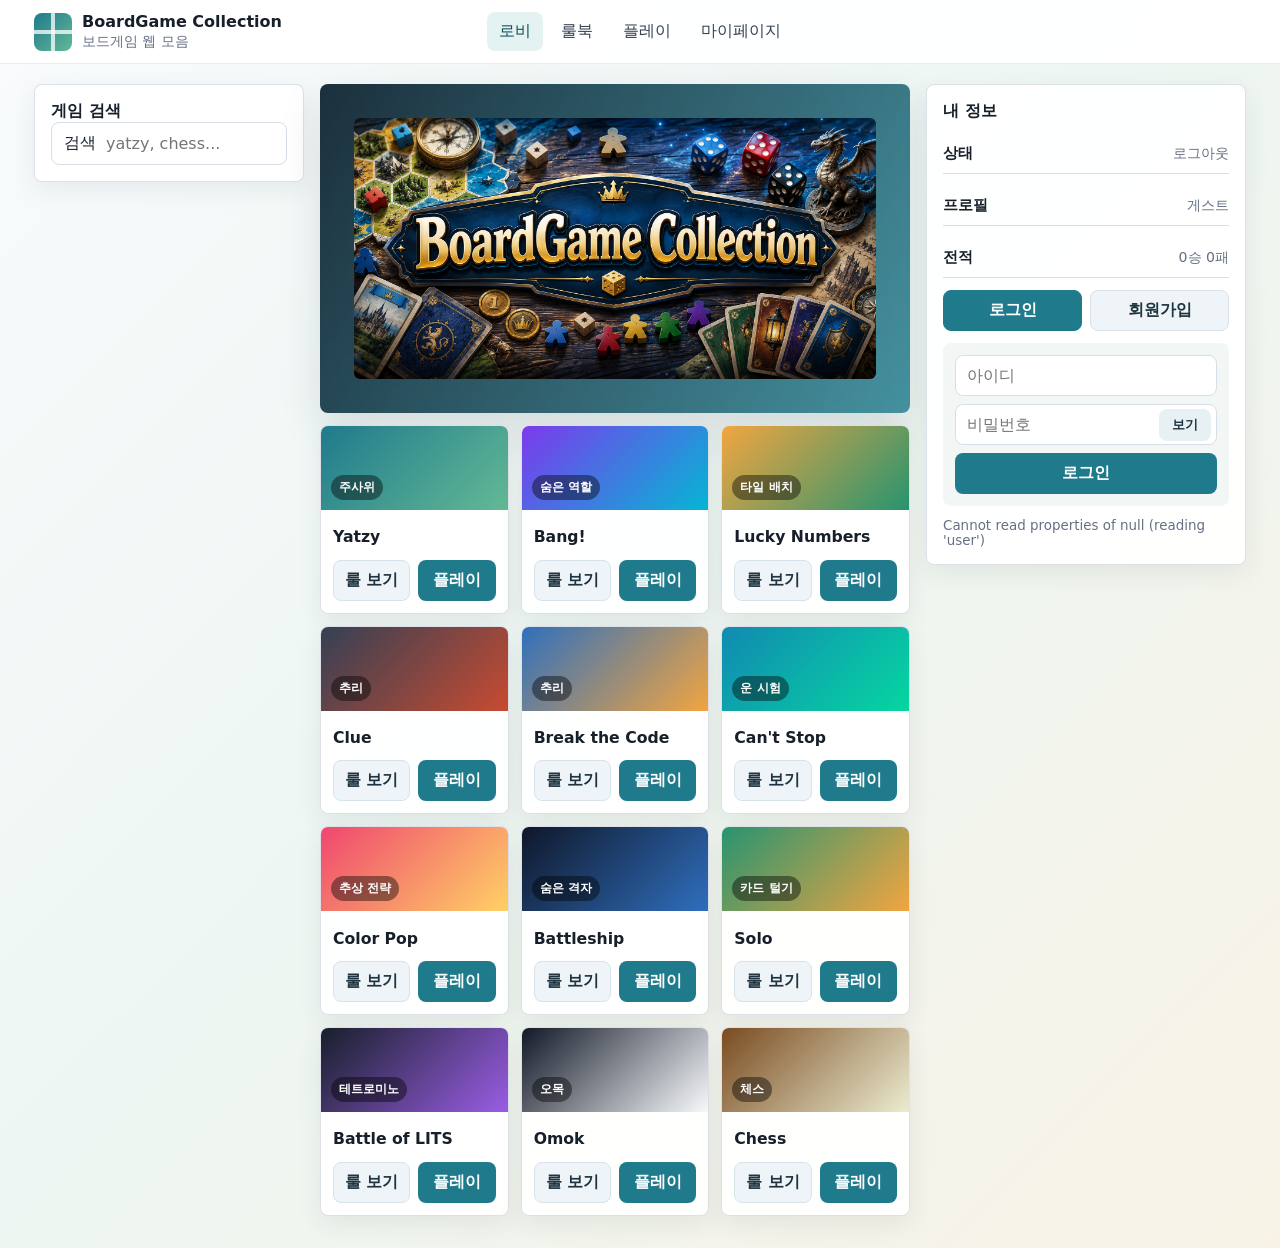
==== boardgame/index.html @ 623a5315 "Publish Dohwa and boardgame pages" ====
﻿<!doctype html>
<html lang="ko">
<head>
    <meta charset="UTF-8">
    <meta name="viewport" content="width=device-width, initial-scale=1.0">
    <title>BoardGame Collection</title>
    <style>
        :root{--ink:#17202a;--muted:#667085;--line:#d8dee8;--panel:#fff;--teal:#1f7a8c;--green:#27946f;--gold:#f2a541;--red:#c84b31;--shadow:0 16px 42px rgba(28,39,58,.13)}
        *{box-sizing:border-box}body{margin:0;color:var(--ink);font-family:Inter,Pretendard,"Segoe UI",system-ui,sans-serif;background:linear-gradient(135deg,#f9fbfd,#edf6f2 48%,#f8f2e6)}button,input,select{font:inherit}button{border:0;cursor:pointer}
        .app{min-height:100vh;display:grid;grid-template-rows:auto 1fr}.top{position:sticky;top:0;z-index:5;display:grid;grid-template-columns:minmax(0,1fr) auto minmax(0,1fr);gap:16px;align-items:center;padding:12px clamp(14px,3vw,34px);background:rgba(255,255,255,.93);border-bottom:1px solid rgba(23,32,42,.09);backdrop-filter:blur(14px)}
        .brand{grid-column:1;min-width:0;display:flex;gap:10px;align-items:center}.mark{flex:0 0 auto;width:38px;height:38px;border-radius:8px;background:linear-gradient(90deg,transparent 46%,rgba(255,255,255,.75) 46% 54%,transparent 54%),linear-gradient(0deg,transparent 46%,rgba(255,255,255,.75) 46% 54%,transparent 54%),linear-gradient(135deg,var(--teal),#63b995)}.brand strong{display:block;white-space:nowrap}.brand span,.muted{color:var(--muted);font-size:.88rem}
        nav{grid-column:2;min-width:0;display:flex;justify-content:center;gap:6px;overflow:auto}nav button{flex:0 0 auto;color:#344054;background:transparent;padding:9px 12px;border-radius:8px;white-space:nowrap}.nav-on,nav button:hover{background:#e4f3f2;color:#0f4c5c}
        main{width:min(1500px,100%);margin:0 auto;padding:20px clamp(10px,3vw,34px) 32px}body.is-play main{padding:8px clamp(8px,2vw,18px) 12px}.view{display:none}.view.on{display:block}.layout{display:grid;grid-template-columns:270px minmax(0,1fr) 320px;gap:16px}.stack{display:grid;gap:12px;align-content:start}
        .panel,.card,.play,.rule-card{background:rgba(255,255,255,.95);border:1px solid rgba(156,168,184,.34);border-radius:8px;box-shadow:0 8px 24px rgba(32,45,64,.08)}.panel,.play,.rule-card{padding:16px}
        h1,h2,h3,p{margin:0}h1{font-size:clamp(1.55rem,3vw,2.55rem);line-height:1.08;letter-spacing:0}h2{font-size:1rem}h3{font-size:.98rem}.hero{display:grid;gap:14px;padding:clamp(20px,4vw,34px);min-height:230px;color:white;background:linear-gradient(120deg,rgba(18,39,52,.96),rgba(31,122,140,.82)),repeating-linear-gradient(45deg,rgba(255,255,255,.1) 0 12px,transparent 12px 24px);border-radius:8px;box-shadow:var(--shadow);overflow:hidden}.hero-img{display:block;width:100%;height:100%;min-height:230px;object-fit:cover;border-radius:6px}
        .search{display:flex;gap:8px;align-items:center;padding:10px 12px;border:1px solid var(--line);border-radius:8px;background:white}.search span{white-space:nowrap}.search input{width:100%;min-width:0;border:0;outline:0;background:transparent}
        .games,.rules-grid{display:grid;grid-template-columns:repeat(3,minmax(0,1fr));gap:12px}.card{display:grid;grid-template-rows:45% 55%;aspect-ratio:1/1;overflow:hidden;min-height:0;transition:.15s}.card:hover{transform:translateY(-2px);box-shadow:0 14px 32px rgba(32,45,64,.14)}.art{min-height:0;padding:10px;color:white;display:flex;align-items:end;justify-content:space-between;background:var(--art)}.art span,.chip,.tag{border-radius:999px;padding:4px 8px;font-size:.76rem;font-weight:800}.art span{background:rgba(0,0,0,.42)}.fav{width:34px;height:34px;border-radius:999px;background:rgba(255,255,255,.9);color:#a3aab4;font-size:1.25rem;line-height:1}.fav.on{color:#e11d48}.body{display:grid;grid-template-rows:1fr auto;gap:8px;min-height:0;padding:12px}.card h3{align-self:center;overflow-wrap:anywhere}.card .actions{display:grid;grid-template-columns:repeat(2,minmax(0,1fr));gap:8px}.card .actions button{width:100%;padding:9px 8px}.actions{display:flex;gap:8px;flex-wrap:wrap}.chip{width:max-content;color:white;background:var(--teal)}.tag{background:#edf1f5;color:#475467}.profile{display:grid;gap:12px}.profile-row{display:flex;justify-content:space-between;gap:10px;align-items:center;padding:10px 0;border-bottom:1px solid var(--line)}.profile-row:last-child{border-bottom:0}.profile-row strong{font-size:.92rem}.auth-tabs{display:grid;grid-template-columns:repeat(2,minmax(0,1fr));gap:8px}.auth-tab{padding:9px;border-radius:8px;background:#eef4f7;border:1px solid #d8e2e9;color:#1f3440;font-weight:800}.auth-tab.on{color:white;background:var(--teal);border-color:var(--teal)}.auth-form{display:grid;gap:8px;margin-top:12px;padding:12px;border-radius:8px;background:#f2f7f6}.auth-form input{width:100%;padding:10px 11px;border:1px solid var(--line);border-radius:8px;background:white}.avatar-box{display:flex;gap:12px;align-items:center}.avatar{width:64px;height:64px;border-radius:50%;object-fit:cover;background:#e8eef3;border:1px solid var(--line)}.profile-msg{margin:0;color:var(--muted);font-size:.84rem}.profile-msg:empty{display:none}.file-label{display:inline-grid;place-items:center}#profileForm .file-label,#profileForm .actions,#profileForm .actions button{width:100%}#profileForm .actions{display:grid;grid-template-columns:repeat(2,minmax(0,1fr))}#profileForm .file-label,#profileForm #logoutBtn{color:white;background:var(--teal);border-color:var(--teal)}
        .primary,.secondary,.danger{padding:10px 12px;border-radius:8px;font-weight:800}.primary{color:white;background:var(--teal)}.secondary{color:#1f3440;background:#eef4f7;border:1px solid #d8e2e9}.danger{color:white;background:var(--red)}
        .rule-card{display:grid;gap:12px}.rule-block{padding:12px;border-radius:8px;background:#f2f7f6}.rule-block strong{display:block;margin-bottom:5px}.rule-block ul{margin:0;padding-left:20px;color:#344054;line-height:1.45}.side-rule{align-content:start;background:linear-gradient(180deg,#ffffff,#f7fbfa);border-color:#d9e5e3;box-shadow:0 10px 24px rgba(31,52,64,.08)}.side-rule h3{font-size:1.05rem;line-height:1.2;color:#17202a;padding-bottom:10px;border-bottom:1px solid #e1e8ee}.side-rule .tag{justify-self:start;background:#e6f3f2;color:#0f4c5c;border:1px solid #cfe1df}.side-rule .rule-block{display:grid;gap:6px;padding:12px;background:white;border:1px solid #e0e7ee;border-left:4px solid #1f7a8c;box-shadow:0 2px 8px rgba(31,52,64,.04)}.side-rule .rule-block strong{margin:0;color:#0f4c5c;font-size:.83rem;text-transform:uppercase;letter-spacing:.04em}.side-rule .rule-block ul{padding-left:16px;color:#344054;font-size:.91rem;line-height:1.5}.side-rule .rule-block li::marker{color:#1f7a8c}
        .play{display:grid;gap:10px;min-height:calc(100vh - 75px)}.game-head{display:none}.play-shell{display:grid;grid-template-columns:260px minmax(0,1fr) 250px;gap:10px}.side-rule{max-height:calc(100vh - 35px);overflow:auto}.controls{display:flex;flex-wrap:wrap;justify-content:center;gap:8px;padding:10px;border-radius:8px;background:#f8fafc;border:1px solid var(--line)}.controls:empty{display:none}.board{display:grid;gap:6px}.grid{display:grid;gap:4px;touch-action:manipulation}.cell{min-height:34px;border:1px solid #dfe5ec;border-radius:6px;background:#f8fafc;display:grid;place-items:center;font-weight:800}.cell.dark{background:#739552}.cell.light{background:#ebecd0}.cell.hit{background:#ffddd2}.cell.miss{background:#dce8f4}.cell.sel{outline:3px solid var(--gold)}.cell.good{background:#dff5e8}.cell.bad{background:#ffe2dc}.cell.black{background:#222;color:white}.cell.white{background:white}.cell.color0{background:#ef476f}.cell.color1{background:#ffd166}.cell.color2{background:#06d6a0}.cell.color3{background:#118ab2}.cell.color4{background:linear-gradient(145deg,#ffffff,#e8eef3);box-shadow:inset 0 0 0 2px #cbd5e1}.pop-ball{animation:popDrop .24s ease both}@keyframes popDrop{from{transform:translateY(-18px) scale(.92);opacity:.45}to{transform:translateY(0) scale(1);opacity:1}}
        .dice{display:flex;gap:8px;flex-wrap:wrap}.die{width:54px;height:54px;border-radius:8px;border:1px solid var(--line);display:grid;place-items:center;background:white;font-size:1.5rem;font-weight:900}.die.hold{background:#fff1c7}.score{display:grid;grid-template-columns:repeat(2,minmax(0,1fr));gap:8px}.score button{text-align:left;background:#f8fafc;border:1px solid var(--line);border-radius:8px;padding:9px}.log{max-height:210px;overflow:auto;padding:10px;border-radius:8px;background:#101828;color:#e6eef8;font-size:.86rem;line-height:1.45}.row{display:flex;gap:8px;flex-wrap:wrap;align-items:center}.hand{display:flex;gap:7px;flex-wrap:wrap}.playing-card{min-width:44px;padding:10px 8px;border:1px solid var(--line);border-radius:8px;background:white;text-align:center;font-weight:900}.game-clue .duel-boards{grid-template-columns:minmax(0,1fr)}.game-clue .duel-boards .board-panel:first-child{width:min(100%,1040px)}.game-clue .duel-boards .board-panel:nth-child(2){display:none}.game-clue #game{display:block;width:100%}.clue-layout{width:100%;display:grid;grid-template-columns:minmax(220px,.72fr) minmax(260px,1fr);gap:12px;align-items:start}.clue-panel{display:grid;gap:10px;padding:12px;border-radius:8px;background:#fff;border:1px solid #dfe7ef;min-width:0}.clue-board{display:grid;gap:12px}.clue-hand{display:flex;gap:7px;flex-wrap:wrap}.clue-card{width:112px;min-height:74px;display:grid;align-content:center;gap:3px;padding:8px 10px;border-radius:8px;border:1px solid #d8dee8;background:#f8fafc;font-weight:800}.clue-card.mine{background:#dff5e8;color:#14532d}.clue-card.shown{background:#dbeafe;color:#1d4ed8}.clue-card.no{background:#edf1f5;color:#667085;text-decoration:line-through}.clue-card.suspect{background:#fff7d6;color:#7a4b20;border-color:#f2a541}.clue-envelope{display:grid;grid-template-columns:repeat(3,1fr);gap:8px}.clue-envelope span{display:grid;place-items:center;min-height:54px;border-radius:8px;background:#17202a;color:white;font-weight:900}.clue-players{display:grid;gap:8px}.clue-player{display:flex;justify-content:space-between;gap:8px;align-items:center;padding:8px 10px;border-radius:8px;background:#f8fafc;border:1px solid #dfe7ef;font-size:.9rem}.clue-selects{display:grid;grid-template-columns:repeat(3,minmax(0,1fr));gap:8px}.clue-selects select{min-width:0;padding:9px;border:1px solid #d8dee8;border-radius:8px;background:white}.clue-note-groups{display:grid;gap:10px}.clue-note-group{display:grid;gap:6px}.clue-note-group h4{margin:0;font-size:.9rem;color:#0f4c5c}.clue-note-row{display:flex;gap:8px;flex-wrap:wrap;overflow:visible;padding-bottom:0}.clue-note-card{flex:0 0 112px;display:grid;grid-template-rows:auto 1fr auto;gap:4px;min-height:104px;padding:9px;border:1px solid #d8dee8;border-radius:8px;background:white;text-align:left}.clue-note-card strong{font-size:.92rem}.clue-note-card span{font-size:.76rem;color:#667085}.clue-note-card em{font-style:normal;font-size:.78rem;font-weight:900}.clue-note-card.mine{background:#dff5e8;color:#14532d}.clue-note-card.shown{background:#dbeafe;color:#1d4ed8}.clue-note-card.no{background:#edf1f5;color:#667085;text-decoration:line-through}.clue-note-card.suspect{background:#fff7d6;color:#7a4b20;border-color:#f2a541}.clue-table-wrap{overflow:auto;border:1px solid #dfe7ef;border-radius:8px}.clue-table{width:100%;border-collapse:collapse;min-width:320px;background:white}.clue-table th,.clue-table td{padding:8px 9px;border-bottom:1px solid #e7edf3;text-align:left;font-size:.86rem}.clue-table th{position:sticky;top:0;background:#17202a;color:white;z-index:1}.clue-table tr:last-child td{border-bottom:0}.clue-table button{width:100%;padding:6px 8px;border-radius:7px;background:#f8fafc;border:1px solid #d8dee8;font-weight:800;text-align:left}.clue-table button.mine{background:#dff5e8;color:#14532d}.clue-table button.shown{background:#dbeafe;color:#1d4ed8}.clue-table button.no{background:#edf1f5;color:#667085;text-decoration:line-through}.clue-table button.suspect{background:#fff7d6;color:#7a4b20;border-color:#f2a541}.clue-records{border:1px solid #dfe7ef;border-radius:8px;background:white}.clue-record-table{width:100%;border-collapse:collapse;min-width:0}.clue-record-table th,.clue-record-table td{padding:9px 10px;border-bottom:1px solid #e7edf3;text-align:left;font-size:.88rem}.clue-record-table th{background:#17202a;color:white}.clue-record-table tr:last-child td{border-bottom:0}.clue-record-table td:first-child{width:64px;color:#667085;font-weight:900}.red{color:#c84b31}.blue{color:#2f6fbd}.green{color:#27946f}.yellow{color:#a66a00}
        .game-yatzy #game{display:grid;gap:14px}.yatzy-board{display:grid;gap:16px}.board-panel{display:grid;grid-template-rows:auto 1fr;gap:10px}.board-panel h3{padding:10px 12px;border-radius:8px;background:#17202a;color:white}.yatzy-dice-panel{display:grid;gap:10px;padding:16px;border-radius:8px;background:linear-gradient(180deg,#f8fbfc,#eef6f3);border:1px solid #d8e4e2}.yatzy-dice-panel .muted{text-align:center}.yatzy-dice,.opponent-dice{display:flex;justify-content:center;gap:12px;flex-wrap:wrap}.yatzy-dice .die,.opponent-dice .die{width:auto;height:auto;min-height:0;padding:0;border:0;background:transparent}.die-face{width:66px;height:66px;border-radius:14px;border:1px solid #cfd8dc;background:linear-gradient(145deg,#fff,#edf2f5);display:grid;grid-template-columns:repeat(3,1fr);grid-template-rows:repeat(3,1fr);gap:4px;padding:10px;box-shadow:inset 0 1px 0 rgba(255,255,255,.9),0 8px 18px rgba(31,52,64,.16)}.die.hold .die-face{background:linear-gradient(145deg,#e4f3f2,#9bd8d2);border-color:#1f7a8c;box-shadow:0 0 0 3px rgba(31,122,140,.22),0 8px 18px rgba(31,52,64,.16)}.pip{width:10px;height:10px;border-radius:50%;background:#17202a;align-self:center;justify-self:center;box-shadow:0 1px 1px rgba(0,0,0,.25)}.pip.p1{grid-area:1/1}.pip.p2{grid-area:1/2}.pip.p3{grid-area:1/3}.pip.p4{grid-area:2/1}.pip.p5{grid-area:2/2}.pip.p6{grid-area:2/3}.pip.p7{grid-area:3/1}.pip.p8{grid-area:3/2}.pip.p9{grid-area:3/3}.yatzy-score-card{overflow:hidden;border:1px solid #cfd8dc;border-radius:8px;background:white}.yatzy-score-head,.yatzy-score-row{display:grid;grid-template-columns:minmax(120px,1fr) 88px 74px;align-items:center}.yatzy-score-head{background:#1f7a8c;color:white;font-weight:900}.yatzy-score-head span,.yatzy-score-row span,.yatzy-score-row button{padding:10px;border-right:1px solid rgba(207,216,220,.8)}.yatzy-score-row{border-top:1px solid #e3e8ee}.yatzy-score-row:nth-child(even){background:#f8fafc}.yatzy-score-row strong{font-size:.94rem}.yatzy-score-row small{display:block;margin-top:2px;color:#667085}.yatzy-score-row button{height:100%;border-radius:0;background:#eef7f6;color:#0f4c5c;font-weight:900}.yatzy-score-row button:hover{background:#dff1ef}.yatzy-score-row.done button{background:#dff5e8;color:#17633a}.yatzy-score-row.locked button{background:#edf1f5;color:#475467;cursor:default}.yatzy-total{display:flex;justify-content:space-between;gap:12px;align-items:center;padding:12px 14px;border-radius:8px;background:#17202a;color:white;font-weight:900}
        .opponent-board{display:grid;gap:12px;align-content:start}.opponent-head{display:flex;justify-content:space-between;gap:8px;align-items:center}.opponent-head h3{font-size:1rem}.opponent-status{font-size:.82rem;color:var(--muted)}.mini-board{display:grid;gap:6px;padding:10px;border-radius:8px;background:#f8fafc;border:1px solid var(--line)}.mini-grid{display:grid;grid-template-columns:repeat(4,1fr);gap:4px}.mini-cell{aspect-ratio:1/1;border-radius:6px;background:white;border:1px solid #dfe5ec;display:grid;place-items:center;font-size:.78rem;font-weight:800}.mini-cell.on{background:#dff5e8}.mini-cell.hit{background:#ffddd2}.mini-cell.dark{background:#344054;color:white}.opponent-dice{display:flex;gap:6px;flex-wrap:wrap;justify-content:center}.opponent-dice .die-face{width:40px;height:40px;border-radius:9px;padding:6px}.opponent-dice .pip{width:6px;height:6px}.opponent-score-list{display:grid;gap:4px}.opponent-score-row{display:flex;justify-content:space-between;gap:8px;padding:6px 8px;border-radius:6px;background:#fff;border:1px solid #e3e8ee;font-size:.82rem}.opponent-score-row.done{background:#edf8f1}
        .play-shell{grid-template-columns:260px minmax(0,1fr) 250px}.duel-area{display:grid;gap:10px}.shared-dice-panel{display:none;gap:8px;justify-items:center;padding:14px;border-radius:8px;background:linear-gradient(180deg,#f8fbfc,#eef6f3);border:1px solid #d8e4e2}.game-yatzy .shared-dice-panel{display:grid}.shared-dice-panel .yatzy-dice{justify-content:center}.duel-boards{display:grid;grid-template-columns:repeat(2,minmax(0,1fr));gap:14px}.board-panel{padding:14px;border-radius:8px;background:#f8fafc;border:1px solid var(--line)}.board-panel #game,.board-panel #opponentBoard{min-width:0}.players-panel{display:grid;gap:12px;align-content:start}.player-card{display:flex;gap:10px;align-items:center;padding:12px;border-radius:8px;background:#f8fafc;border:1px solid var(--line)}.player-avatar{width:52px;height:52px;border-radius:50%;object-fit:cover;background:#e8eef3;border:1px solid var(--line)}.player-meta{display:grid;gap:2px}.player-meta strong{font-size:.98rem}.player-meta span{font-size:.82rem;color:var(--muted)}.player-vs{text-align:center;font-weight:900;color:#0f4c5c}.board-panel .yatzy-total{margin-top:6px}.opponent-board-view .opponent-dice{display:none}.game-lucky .duel-area{gap:16px}.game-lucky .board-panel{background:linear-gradient(180deg,#ffffff,#f5fbfa);border-color:#cfe1df}.game-lucky .board-panel h3{background:#0f4c5c}.game-lucky #game,.game-lucky #opponentBoard{display:grid;justify-items:center;gap:12px}.game-lucky .controls{display:grid;grid-template-columns:minmax(230px,.72fr) minmax(280px,1fr);align-items:stretch;gap:12px;min-height:170px;padding:12px;background:#eef7f6;border-color:#cfe1df}.lucky-actions{display:grid;grid-template-rows:repeat(4,42px);gap:8px;align-content:start;min-height:208px;padding:12px;border-radius:8px;background:white;border:1px solid #d8e7e4}.lucky-actions button{width:100%;height:42px}.lucky-open-panel{display:grid;grid-template-rows:auto 1fr auto;gap:10px;align-content:start;min-height:208px;padding:12px;border-radius:8px;background:white;border:1px solid #d8e7e4}.lucky-open-panel strong{font-size:.92rem;color:#0f4c5c}.lucky-open-board{width:100%;min-height:72px;display:grid;grid-template-columns:repeat(8,minmax(34px,1fr));grid-auto-rows:34px;gap:7px;align-content:start}.lucky-empty{white-space:nowrap;display:inline-grid;place-items:center;grid-column:1/-1;height:34px}.lucky-open-board button{aspect-ratio:1/1;min-height:0;padding:0;border-radius:7px;background:linear-gradient(180deg,#fff,#f7fbfb);border:1px solid #cbd8dc;font-weight:900;color:#17202a;box-shadow:0 2px 6px rgba(31,52,64,.08)}.lucky-open-board button:hover{background:#fff7d6;border-color:#f2a541}.lucky-status{width:min(100%,520px);display:flex;justify-content:space-between;gap:8px;align-items:center;padding:10px 12px;border-radius:8px;background:#e6f3f2;color:#0f4c5c;font-weight:900;border:1px solid #cfe1df}.lucky-board{width:min(100%,520px);aspect-ratio:1/1;display:grid;grid-template-columns:repeat(4,minmax(0,1fr));grid-template-rows:repeat(4,minmax(0,1fr));gap:8px;padding:8px;border-radius:8px;background:#d8e7e4}.lucky-board .cell{aspect-ratio:1/1;min-height:0;font-size:clamp(1rem,4vw,1.35rem);background:linear-gradient(180deg,#fff,#f8fafc);border-color:#cbd8dc;box-shadow:0 2px 8px rgba(31,52,64,.08)}.lucky-board .cell.good{background:linear-gradient(180deg,#e6f7ef,#cfeedd);color:#14532d}.lucky-board .cell.sel{background:#fff7d6;border-color:#f2a541;outline:3px solid rgba(242,165,65,.35)}
        .game-battleship #game,.game-battleship #opponentBoard{display:grid;justify-items:center}.sea-grid{width:min(100%,560px);aspect-ratio:1/1;display:grid;grid-template-columns:repeat(10,minmax(0,1fr));grid-template-rows:repeat(10,minmax(0,1fr));gap:4px;padding:6px;border-radius:8px;background:#d8e7e4}.sea-grid .cell{aspect-ratio:1/1;min-height:0;padding:0;border-radius:6px}.sea-grid .cell.good{background:linear-gradient(180deg,#93c5fd,#2563eb);color:transparent}.sea-grid .cell.hit{background:#ffddd2;color:#9f1d1d}.sea-grid .cell.miss{background:#e6f3f2;color:#1f7a8c}
        .game-omok .duel-boards,.game-cantstop .duel-boards{grid-template-columns:minmax(0,1fr);justify-items:center}.game-omok .duel-boards .board-panel:first-child,.game-cantstop .duel-boards .board-panel:first-child{width:min(100%,860px)}.game-omok .duel-boards .board-panel:nth-child(2),.game-cantstop .duel-boards .board-panel:nth-child(2){display:none}.game-omok #game,.game-cantstop #game{display:grid;justify-items:center;gap:12px}.omok-board{width:min(100%,620px);aspect-ratio:1/1;display:grid;grid-template-columns:repeat(15,minmax(0,1fr));grid-template-rows:repeat(15,minmax(0,1fr));padding:10px;background:#d6a85f;border:1px solid #8a5a24;border-radius:8px}.omok-point{position:relative;min-height:0;background:linear-gradient(90deg,transparent calc(50% - .5px),#7a4b20 calc(50% - .5px) calc(50% + .5px),transparent calc(50% + .5px)),linear-gradient(0deg,transparent calc(50% - .5px),#7a4b20 calc(50% - .5px) calc(50% + .5px),transparent calc(50% + .5px))}.omok-point button{position:absolute;inset:10%;border-radius:50%;background:transparent}.stone{position:absolute;inset:13%;border-radius:50%;box-shadow:0 3px 8px rgba(0,0,0,.28)}.stone.black{background:radial-gradient(circle at 35% 28%,#555,#111 65%)}.stone.white{background:radial-gradient(circle at 35% 28%,#fff,#d9dee5 70%);border:1px solid #a8b0ba}.cantstop-dice-panel{width:min(100%,520px);display:grid;gap:6px;justify-items:center;padding:8px;border-radius:8px;background:linear-gradient(180deg,#f8fbfc,#eef6f3);border:1px solid #d8e4e2}.cantstop-dice{display:flex;justify-content:center;gap:8px;flex-wrap:wrap}.cantstop-die .die-face{width:44px;height:44px;border-radius:10px;padding:7px}.cantstop-die .pip{width:7px;height:7px}.cantstop-die{display:grid;gap:5px;justify-items:center}.cantstop-die .die{width:auto;height:auto;min-height:0;padding:0;border:0;background:transparent}.cantstop-die span{font-size:.76rem;font-weight:900;color:#667085}.cantstop-pairs{display:flex;gap:8px;flex-wrap:wrap;justify-content:center}.cantstop-pair{padding:6px 9px;border-radius:8px;background:white;border:1px solid #d8dee8;color:#0f4c5c;font-size:.82rem;font-weight:900}.cantstop-board{display:grid;grid-template-columns:repeat(11,clamp(18px,2.45vh,30px));gap:3px;align-items:center;justify-content:center;width:max-content;max-width:100%;padding:8px;border-radius:8px;background:#eef7f6;border:1px solid #cfe1df}.cant-col{display:grid;gap:3px;align-content:center}.cant-slot{aspect-ratio:1/1;min-height:0;border-radius:5px;background:white;border:1px solid #d8dee8;display:grid;place-items:center;font-size:.75rem;font-weight:900}.cant-slot.mine,.cant-slot.temp{background:var(--cant-me,#27946f);color:transparent}.cant-slot.ai,.cant-slot.ai-temp{background:var(--cant-ai,#2f6fbd);color:transparent}.cant-slot.temp,.cant-slot.ai-temp{box-shadow:inset 0 0 0 3px #f2a541}.cant-slot.mine.ai,.cant-slot.mine.ai-temp,.cant-slot.temp.ai,.cant-slot.temp.ai-temp{background:linear-gradient(90deg,var(--cant-me,#27946f) 0 50%,var(--cant-ai,#2f6fbd) 50% 100%)}.game-cantstop .players-panel .player-card:first-of-type .player-meta strong{color:var(--cant-me,#27946f)}.game-cantstop .players-panel .player-vs + .player-card .player-meta strong{color:var(--cant-ai,#2f6fbd)}.cant-head{text-align:center;font-weight:900;color:#0f4c5c;font-size:.8rem}
        @media(max-width:1180px){.layout{grid-template-columns:minmax(0,1fr) 320px;grid-template-areas:"filters profile" "main profile";align-items:start}.layout>aside.stack:first-child{grid-area:filters}.layout>section.stack{grid-area:main}.side-right{grid-area:profile}.games,.rules-grid{grid-template-columns:repeat(2,minmax(0,1fr))}.play-shell{grid-template-columns:1fr}.side-rule{max-height:none}.duel-boards{grid-template-columns:1fr}.players-panel{grid-row:auto}.clue-layout{grid-template-columns:1fr}}
        .mypage{display:grid;gap:14px}.my-hero{display:grid;grid-template-columns:auto 1fr auto;gap:16px;align-items:center;padding:18px;border-radius:8px;background:white;border:1px solid var(--line);box-shadow:0 8px 24px rgba(32,45,64,.08)}.my-avatar{width:88px;height:88px;border-radius:50%;object-fit:cover;background:#e8eef3;border:1px solid var(--line)}.my-title{display:grid;gap:6px}.my-title h1{font-size:1.7rem}.my-online{padding:8px 10px;border-radius:8px;background:#eef7f6;color:#0f4c5c;font-weight:900}.my-stats{display:grid;grid-template-columns:repeat(5,minmax(0,1fr));gap:10px}.my-stat{padding:12px;border-radius:8px;background:white;border:1px solid var(--line);display:grid;gap:4px}.my-stat strong{font-size:1.1rem}.my-grid{display:grid;grid-template-columns:minmax(0,1fr) 330px;gap:14px}.my-card{display:grid;gap:12px;padding:16px;border-radius:8px;background:white;border:1px solid var(--line)}.my-info-row{display:grid;grid-template-columns:105px 1fr;gap:8px;padding:5px 0;border-bottom:1px solid #edf1f5}.my-info-row:last-child{border-bottom:0}.my-form{display:grid;gap:8px}.my-form input,.my-form textarea,.my-form select{width:100%;padding:10px;border:1px solid var(--line);border-radius:8px;background:white}.my-form textarea{min-height:92px;resize:vertical}.rep-box{display:grid;justify-items:center;gap:8px;padding:16px;border-radius:8px;background:#f8fafc;border:1px solid var(--line)}.rep-score{font-size:2.2rem;font-weight:900;color:#27946f}.activity-table{width:100%;border-collapse:collapse;background:white}.activity-table th,.activity-table td{padding:9px 10px;border-bottom:1px solid #e7edf3;text-align:left;font-size:.9rem}.activity-table th{background:#17202a;color:white}.activity-table tr:last-child td{border-bottom:0}.premium-box{padding:12px;border-radius:8px;background:#fff7d6;border:1px solid #f2a541;color:#7a4b20}.game-clue .board-panel h3,.game-clue .clue-envelope span,.game-clue .clue-record-table th{background:var(--teal);color:white}.clue-p0{color:var(--p0,#e11d48)}.clue-p1{color:var(--p1,#d9a404)}.clue-p2{color:var(--p2,#16a34a)}.clue-case{color:#a66a00}.clue-note-card.clue-p0{border-top:4px solid var(--p0,#e11d48)}.clue-note-card.clue-p1{border-top:4px solid var(--p1,#d9a404)}.clue-note-card.clue-p2{border-top:4px solid var(--p2,#16a34a)}.clue-note-card.clue-case{border-top:4px solid #a66a00}.clue-owner{font-size:.72rem;font-weight:900}.password-field{position:relative;display:grid}.password-field input{padding-right:64px}.toggle-pass{position:absolute;right:6px;top:50%;transform:translateY(-50%);width:52px;height:32px;border-radius:8px;background:#e7f0f3;color:#1f3440;font-size:.82rem;font-weight:900;white-space:nowrap}.toggle-pass:hover{background:#e7f0f3;color:#1f3440}
        .game-colorpop .duel-boards{grid-template-columns:minmax(0,1fr);justify-items:center}.game-colorpop .duel-boards .board-panel:first-child{width:min(100%,920px);justify-items:center}.game-colorpop .duel-boards .board-panel:first-child>h3{display:none}.game-colorpop .duel-boards .board-panel:nth-child(2){display:none}.game-colorpop #game{width:100%;display:grid;justify-items:center;gap:14px}.colorpop-wrap{width:100%;display:grid;grid-template-columns:minmax(180px,1fr) minmax(420px,620px) minmax(180px,1fr);gap:14px;align-items:start}.colorpop-board{width:100%;aspect-ratio:1/1;display:grid;grid-template-columns:repeat(8,minmax(0,1fr));gap:7px;padding:10px;border-radius:8px;background:#eef7f6;border:1px solid #cfe1df}.colorpop-board .cell{aspect-ratio:1/1;min-height:0;border-radius:999px;box-shadow:inset 0 2px 4px rgba(255,255,255,.45),0 4px 10px rgba(31,52,64,.14)}.colorpop-board .pop-ball{animation:popDrop .42s cubic-bezier(.2,.75,.25,1.15) both}.colorpop-side{display:grid;gap:10px;padding:12px;border-radius:8px;background:white;border:1px solid #dfe7ef}.colorpop-player{display:grid;gap:6px}.colorpop-player strong{font-size:1.05rem}.colorpop-counts{display:grid;gap:5px}.colorpop-counts span{display:flex;justify-content:space-between;gap:8px;padding:5px 7px;border-radius:6px;background:#f8fafc;border:1px solid #edf1f5;font-size:.86rem}.colorpop-turn{padding:10px 12px;border-radius:8px;background:#17202a;color:white;font-weight:900;text-align:center}.colorpop-center{display:grid;gap:10px;justify-items:center}@media(max-width:980px){.colorpop-wrap{grid-template-columns:1fr}.colorpop-center{order:-1}}
        .game-break .play-shell{grid-template-columns:220px minmax(0,1fr) 220px}.game-break .duel-boards{grid-template-columns:minmax(0,1fr)}.game-break .duel-boards .board-panel:first-child{width:100%;justify-items:stretch}.game-break .duel-boards .board-panel:nth-child(2){display:none}.game-break .board-panel h3{background:#0f4c5c;color:white}.game-break #game{width:100%;display:grid;justify-items:stretch}.game-break .clue-panel{border-color:#cfe1df;background:linear-gradient(180deg,#ffffff,#f6fbfc)}.game-break .clue-panel h3{margin:0;padding:9px 11px;border-radius:8px;background:#e6f3f7;color:#0f4c5c;border:1px solid #cfe1df;font-size:1rem}.game-break .clue-card{box-shadow:0 4px 10px rgba(15,76,92,.08)}
        .game-bang .duel-boards{grid-template-columns:minmax(0,1fr)}.game-bang .duel-boards .board-panel:first-child{width:100%;padding:0;overflow:hidden;background:#b98248;border-color:#8a5a24}.game-bang .duel-boards .board-panel:nth-child(2){display:none}.game-bang .board-panel h3{margin:0;border-radius:0;background:#5d3518;color:#fff}.game-bang #game{width:100%}.bang-table{min-height:620px;display:grid;grid-template-rows:auto auto 1fr auto;gap:12px;padding:14px;background:linear-gradient(90deg,rgba(255,255,255,.08),rgba(0,0,0,.04)),repeating-linear-gradient(90deg,#b98248 0 72px,#c18c52 72px 144px);border-top:1px solid rgba(255,255,255,.25)}.bang-guide{display:flex;justify-content:space-between;gap:12px;align-items:center;padding:10px 12px;border-radius:8px;background:#fff8e8;border:2px solid #f2a541;color:#3b2412;font-weight:900}.bang-guide span{color:#7a4b20;font-size:.86rem}.bang-opponents{display:grid;grid-template-columns:repeat(4,minmax(120px,1fr));gap:10px}.bang-seat{position:relative;display:grid;gap:8px;min-height:122px;padding:10px;border-radius:8px;background:rgba(255,248,228,.92);border:2px solid rgba(93,53,24,.45);box-shadow:0 8px 18px rgba(54,31,14,.22);text-align:left}.bang-seat.me{background:#fff9e8}.bang-seat.dead{opacity:.45;filter:grayscale(.65)}.bang-seat.turn{outline:4px solid #f2a541}.bang-seat.clickable{cursor:pointer;animation:bangPulse 1s ease-in-out infinite;box-shadow:0 0 0 4px rgba(220,38,38,.34),0 8px 18px rgba(54,31,14,.22)}@keyframes bangPulse{50%{transform:translateY(-2px);box-shadow:0 0 0 7px rgba(220,38,38,.2),0 11px 20px rgba(54,31,14,.26)}}.bang-name{display:flex;justify-content:space-between;gap:8px;align-items:center;font-weight:900;color:#3b2412}.bang-role{width:max-content;min-width:28px;height:24px;display:grid;place-items:center;padding:0 7px;border-radius:999px;background:#5d3518;color:white;font-size:.72rem;font-weight:900}.bang-role.hidden{background:#7f6a55;color:transparent}.bang-role.hidden::before{content:"?";color:white}.bang-bars{display:grid;gap:7px}.bang-hearts,.bang-range{display:flex;gap:4px}.bang-heart{width:14px;height:14px;border-radius:50%;background:#dc2626;box-shadow:inset 0 1px 0 rgba(255,255,255,.45)}.bang-heart.off{background:#d6c6ad}.bang-range-dot{width:11px;height:11px;border-radius:50%;background:#2563eb;opacity:.28}.bang-range-dot.on{opacity:1}.bang-icons{display:flex;justify-content:space-between;gap:8px;align-items:center}.bang-icon{min-width:34px;height:26px;display:grid;place-items:center;border-radius:7px;background:#fff;border:1px solid #d7b98b;color:#4a2f18;font-size:.78rem;font-weight:900}.bang-gun{background:#3b2412;color:#fff}.bang-center{display:grid;grid-template-columns:1fr auto 1fr;gap:14px;align-items:center;justify-items:center}.bang-stack{display:grid;gap:6px;justify-items:center}.bang-deck,.bang-discard{width:64px;height:90px;border-radius:8px;border:2px solid #5d3518;display:grid;place-items:center;font-weight:900;box-shadow:0 8px 14px rgba(54,31,14,.24)}.bang-deck{background:linear-gradient(135deg,#7c2d12,#dc2626);color:#fff}.bang-discard{background:#f8ead0;color:#5d3518;font-size:.8rem}.bang-count{padding:2px 7px;border-radius:999px;background:#fff8e8;color:#5d3518;border:1px solid #d7b98b;font-size:.76rem;font-weight:900}.bang-status{min-width:190px;display:grid;gap:8px;justify-items:center;padding:12px;border-radius:8px;background:rgba(255,255,255,.82);border:1px solid rgba(93,53,24,.3);font-weight:900;color:#3b2412}.bang-phase{width:100%;height:9px;border-radius:999px;background:#d7b98b;overflow:hidden}.bang-phase i{display:block;height:100%;background:#27946f}.bang-hand-area{display:grid;gap:8px;padding:10px;border-radius:8px;background:rgba(255,248,228,.9);border:1px solid rgba(93,53,24,.32)}.bang-hand{display:flex;gap:8px;overflow:auto;padding-bottom:3px}.bang-card{flex:0 0 78px;min-height:104px;display:grid;grid-template-rows:auto 1fr auto;gap:5px;padding:7px;border-radius:8px;border:2px solid #d6b27a;background:#fff8e8;color:#3b2412;text-align:center;font-weight:900;box-shadow:0 7px 12px rgba(54,31,14,.18)}.bang-card span{font-size:.82rem;line-height:1.1}.bang-card small{display:grid;place-items:center;width:30px;height:30px;justify-self:center;border-radius:50%;background:#f1dfbd;color:#5d3518;font-size:.95rem}.bang-card em{font-style:normal;font-size:.68rem;color:#7a4b20}.bang-card.playable{outline:3px solid rgba(39,148,111,.45)}.bang-card.brown{border-color:#b45309}.bang-card.blue{border-color:#2563eb}.bang-actions{display:flex;gap:8px;flex-wrap:wrap;justify-content:center}.game-bang .controls{background:#fff8e8;border-color:#d7b98b}@media(max-width:900px){.bang-opponents{grid-template-columns:repeat(2,minmax(0,1fr))}.bang-center{grid-template-columns:1fr}.bang-table{min-height:auto}.bang-card{flex-basis:70px;min-height:96px}.bang-seat{min-height:112px}.bang-guide{display:grid}}
        .game-lits .duel-boards{grid-template-columns:minmax(0,1fr);justify-items:center}.game-lits .duel-boards .board-panel:first-child{width:min(100%,980px);justify-items:center}.game-lits .duel-boards .board-panel:nth-child(2){display:none}.game-lits #game{width:100%;display:grid;justify-items:center;gap:14px}.lits-wrap{width:100%;display:grid;grid-template-columns:210px minmax(430px,640px) 210px;gap:14px;align-items:start}.lits-board{width:100%;aspect-ratio:1/1;display:grid;grid-template-columns:repeat(10,minmax(0,1fr));gap:4px;padding:8px;border-radius:8px;background:#eef7f6;border:1px solid #cfe1df}.lits-board .cell{aspect-ratio:1/1;min-height:0;padding:0;font-size:.76rem;line-height:1;display:grid;place-items:center}.lits-panel{display:grid;gap:10px;padding:12px;border-radius:8px;background:white;border:1px solid #dfe7ef}.lits-stats{display:grid;gap:6px}.lits-stats span{display:flex;justify-content:space-between;gap:8px;padding:6px 8px;border-radius:6px;background:#f8fafc;border:1px solid #edf1f5}.lits-tools{display:grid;grid-template-columns:repeat(4,1fr);gap:6px}.lits-piece{font-weight:900}.lits-covered{color:white}.lits-symbol-x{color:#1f3440;font-weight:900}.lits-symbol-o{color:#51606c;font-weight:900}.lits-center{display:grid;gap:10px;justify-items:center}.lits-note{min-height:38px;text-align:center}@media(max-width:980px){.lits-wrap{grid-template-columns:1fr}.lits-center{order:-1}}
        @media(max-width:780px){.top{grid-template-columns:1fr;gap:10px}.brand{grid-column:1}.brand span{display:none}nav{grid-column:1;justify-content:center;width:100%;padding-bottom:2px}.layout{grid-template-columns:1fr;grid-template-areas:"filters" "hero" "profile" "games"}.layout>section.stack{display:contents}.layout>section.stack>.hero{grid-area:hero}.layout>section.stack>.games{grid-area:games}.layout>aside.stack:first-child{grid-area:filters}.side-right{grid-area:profile}.games{grid-template-columns:repeat(2,minmax(0,1fr))}.rules-grid,.score,.my-grid,.my-stats,.my-hero{grid-template-columns:1fr}.hero{min-height:260px}.card .actions button{padding:8px 6px;font-size:.9rem}.game-break .play-shell,.game-bang .play-shell{grid-template-columns:1fr}.game-break .board-panel,.game-bang .board-panel{padding:10px}.game-break .clue-panel{padding:9px}.game-break .clue-panel h3{font-size:.92rem;padding:7px 9px}.game-break .clue-hand{max-width:100%;overflow-x:auto;flex-wrap:nowrap}.game-break .clue-card{width:46px!important;min-height:50px!important;padding:5px!important}.game-break .clue-card strong{font-size:1rem!important}.game-break [data-note-num]{min-height:26px!important;font-size:.78rem}.game-break [data-note-color]{height:23px!important}.bang-table{padding:9px;gap:9px}.bang-opponents{grid-template-columns:repeat(2,minmax(0,1fr));gap:8px}.bang-seat{min-height:104px;padding:8px}.bang-center{grid-template-columns:1fr;gap:8px}.bang-hand{max-width:100%;overflow-x:auto}.bang-card{flex-basis:68px;min-height:92px}.bang-guide{display:grid;font-size:.9rem}}
    </style>
</head>
<body>
<div class="app">
    <header class="top">
        <div class="brand"><div class="mark"></div><div><strong>BoardGame Collection</strong><span>보드게임 웹 모음</span></div></div>
        <nav><button id="navHome" class="nav-on">로비</button><button id="navRules">룰북</button><button id="navPlay">플레이</button><button id="navMy">마이페이지</button></nav>
    </header>
    <main>
        <section class="view on" id="homeView">
            <div class="layout">
                <aside class="stack">
                    <section class="panel"><h2>게임 검색</h2><label class="search"><span>검색</span><input id="q" placeholder="yatzy, chess..."></label></section>
                </aside>
                <section class="stack">
                    <section class="hero"><img class="hero-img" src="BoardGame%20Collection.png" alt="BoardGame collection"></section>
                    <section class="games" id="games"></section>
                </section>
                <aside class="stack side-right">
                    <section class="panel profile">
                        <h2>내 정보</h2>
                        <div class="profile-row"><strong>상태</strong><span class="muted" id="authStatus">로그아웃</span></div>
                        <div class="profile-row"><strong>프로필</strong><span class="muted" id="profileName">게스트</span></div>
                        <div class="profile-row" id="favRow" style="display:none"><strong>선호 게임</strong><span class="muted" id="favCount">0개</span></div>
                        <div class="profile-row"><strong>전적</strong><span class="muted" id="recordCount">0승 0패</span></div>
                        <div id="authArea">
                            <div class="auth-tabs"><button class="auth-tab on" id="showLogin">로그인</button><button class="auth-tab" id="showSignup">회원가입</button></div>
                            <div class="auth-form login-form" id="loginForm">
                                <input id="loginUser" autocomplete="username" placeholder="아이디">
                                <div class="password-field"><input id="loginPass" type="password" autocomplete="current-password" placeholder="비밀번호"><button class="toggle-pass" data-target="loginPass" type="button">보기</button></div>
                                <button class="primary" id="loginBtn">로그인</button>
                            </div>
                            <div class="auth-form signup-form" id="signupForm" style="display:none">
                                <input id="signupUser" autocomplete="username" placeholder="아이디">
                                <div class="password-field"><input id="signupPass" type="password" autocomplete="new-password" placeholder="비밀번호"><button class="toggle-pass" data-target="signupPass" type="button">보기</button></div>
                                <div class="password-field"><input id="signupPassConfirm" type="password" autocomplete="new-password" placeholder="비밀번호 확인"><button class="toggle-pass" data-target="signupPassConfirm" type="button">보기</button></div>
                                <input id="signupName" autocomplete="nickname" placeholder="닉네임">
                                <button class="primary" id="signupBtn">회원가입</button>
                            </div>
                        </div>
                        <div class="auth-form" id="profileForm" style="display:none">
                            <div class="avatar-box"><img class="avatar" id="profileImage" alt=""><div><strong id="profileUser">guest</strong><p class="muted">프로필 이미지는 DB에 저장됩니다.</p></div></div>
                            <input id="displayName" placeholder="닉네임">
                            <label class="primary file-label">프로필 이미지 등록<input id="profileFile" type="file" accept="image/*" hidden></label>
                            <div class="actions"><button class="primary" id="saveProfile">프로필 저장</button><button class="secondary" id="logoutBtn">로그아웃</button></div>
                        </div>
                        <p class="profile-msg" id="profileMsg"></p>
                    </section>
                </aside>
            </div>
        </section>
        <section class="view" id="rulesView">
            <div class="stack">
                <section class="hero"><h1>룰북</h1><p>플레이 전에 빠르게 이해할 수 있도록 목표, 턴 진행, 조작 방법으로 나누어 정리했습니다.</p></section>
                <section class="rules-grid" id="rulesGrid"></section>
            </div>
        </section>
        <section class="view" id="myView">
            <div class="mypage" id="myPage"></div>
        </section>
        <section class="view" id="playView">
            <section class="play">
                <div class="game-head"><div><h2 id="title">게임을 선택하세요</h2><p class="muted" id="sub">게임 카드에서 플레이를 열 수 있습니다.</p></div><div class="actions"><button class="secondary" id="backLobby">로비</button><button class="secondary" id="openRules">룰북</button><span class="tag" id="type">대기</span></div></div>
                <div class="play-shell">
                    <aside class="rule-card side-rule" id="sideRules"></aside>
                    <div class="stack">
                        <div class="duel-area"><section class="shared-dice-panel"><div class="dice yatzy-dice" id="sharedDice"></div><p class="muted" id="sharedDiceStatus">주사위 5개</p></section><div class="controls" id="controls"></div><div class="duel-boards"><section class="board-panel"><h3>내 보드</h3><div id="game"></div></section><section class="board-panel"><h3>상대 보드</h3><div id="opponentBoard"></div></section></div></div>
                        <div class="log" id="log">대기 중</div>
                    </div>
                    <aside class="rule-card players-panel" id="playersPanel"></aside>
                </div>
            </section>
        </section>
    </main>
</div>
<script>
const $=s=>document.querySelector(s), gameEl=$("#game"), controls=$("#controls"), logEl=$("#log"), opponentEl=$("#opponentBoard"), playersEl=$("#playersPanel"), sharedDiceEl=$("#sharedDice"), sharedDiceStatus=$("#sharedDiceStatus");
const rnd=n=>Math.floor(Math.random()*n), shuffle=a=>{for(let i=a.length-1;i>0;i--){const j=rnd(i+1);[a[i],a[j]]=[a[j],a[i]]}return a}, sum=a=>a.reduce((x,y)=>x+y,0);
function log(t){logEl.innerHTML=String(t)+"<br>"+logEl.innerHTML}
function btn(t,fn,c="secondary"){if(t.startsWith("새 "))t="새 게임";const b=document.createElement("button");b.textContent=t;b.className=c;b.onclick=fn;controls.append(b);return b}
function cell(t,fn,c="cell"){const b=document.createElement("button");b.className=c;b.innerHTML=t||"";if(fn)b.onclick=fn;return b}
function dieFace(n){const m={1:[5],2:[1,9],3:[1,5,9],4:[1,3,7,9],5:[1,3,5,7,9],6:[1,3,4,6,7,9]};return `<div class="die-face" aria-label="${n}">${m[n].map(p=>`<i class="pip p${p}"></i>`).join("")}</div>`}
function renderSharedDice(dice=[1,1,1,1,1],hold=[0,0,0,0,0],onClick=null,status="주사위 5개"){sharedDiceStatus.textContent=status;sharedDiceEl.innerHTML="";dice.forEach((v,i)=>sharedDiceEl.append(cell(dieFace(v),()=>onClick&&onClick(i),`die ${hold[i]?"hold":""}`)))}
function avatarSvg(name,bg="%231f7a8c"){return `data:image/svg+xml,%3Csvg xmlns='http://www.w3.org/2000/svg' width='96' height='96'%3E%3Crect width='96' height='96' rx='48' fill='${bg}'/%3E%3Ctext x='48' y='58' text-anchor='middle' font-size='34' font-family='Arial' font-weight='700' fill='white'%3E${encodeURIComponent((name||"?").slice(0,1).toUpperCase())}%3C/text%3E%3C/svg%3E`}
const playerPalette=["#e11d48","#d9a404","#16a34a","#2563eb"];let playerColors=[...playerPalette];
function svgColor(c){return "%23"+c.slice(1)}
function assignPlayerColors(){playerColors=shuffle([...playerPalette]);playerColors.forEach((c,i)=>document.body.style.setProperty(`--p${i}`,c));document.body.style.setProperty("--cant-me",playerColors[0]);document.body.style.setProperty("--cant-ai",playerColors[1])}
function renderPlayers(){const me=user||{username:"guest",displayName:"게스트",image:"",wins:0,losses:0};playersEl.innerHTML=`<h3>플레이어</h3><div class="player-card"><img class="player-avatar" src="${me.image||avatarSvg(me.displayName,svgColor(playerColors[0]))}" alt=""><div class="player-meta"><strong style="color:${playerColors[0]}">${me.displayName}</strong><span>${me.username}</span><span>${me.wins||0}승 ${me.losses||0}패</span></div></div><div class="player-vs">VS</div><div class="player-card"><img class="player-avatar" src="${avatarSvg("AI",svgColor(playerColors[1]))}" alt=""><div class="player-meta"><strong style="color:${playerColors[1]}">AI 상대</strong><span>rule-bot</span><span>상대 보드</span></div></div><h3 class="game-log-title">게임 기록</h3>`;playersEl.append(logEl)}
function renderOpponent(g,state={}){const dice=state.dice||[1,1,1,1,1],score=state.score??0,rows=state.rows||[];if(rows.length){opponentEl.innerHTML=`<div class="yatzy-board opponent-board-view"><section class="yatzy-score-card"><div class="yatzy-score-head"><span>항목</span><span>가능 점수</span><span>기록</span></div>${rows.map(r=>`<div class="yatzy-score-row locked ${r.done?"done":""}"><span><strong>${r.name}</strong><small>상대 기록</small></span><span>${r.possible??"-"}</span><button>${r.value}</button></div>`).join("")}</section><div class="yatzy-total"><span>상대 총점</span><strong>${score}점</strong></div></div>`}else{opponentEl.innerHTML=`<div class="mini-board opponent-board-view"><div class="mini-grid">${Array.from({length:16},(_,i)=>`<span class="mini-cell ${i%5===0?"on":i%7===0?"hit":""}"></span>`).join("")}</div><div class="yatzy-total"><span>상대 점수</span><strong>${score}점</strong></div></div>`}renderPlayers()}
const games=[
    {id:"yatzy",name:"Yatzy",type:"주사위",goal:"정해진 주사위 점수 칸을 채워 가장 높은 총점을 만드는 것이 목표입니다.",turn:"주사위 5개를 최대 3번까지 굴립니다. 원하는 주사위를 클릭해 고정한 뒤, 아직 쓰지 않은 점수 칸 하나를 선택합니다.",controls:"굴리기, 주사위 고정, 점수 칸 선택 순서로 진행합니다. 각 점수 칸은 한 번만 사용할 수 있습니다."},
    {id:"bang",name:"Bang!",type:"숨은 역할",goal:"보안관과 부관은 무법자와 배신자를 제거하고, 무법자는 보안관을 쓰러뜨리며, 배신자는 마지막에 혼자 남아 승리해야 합니다.",turn:"보안관은 공개되고 먼저 시작합니다. 턴은 카드 2장 뽑기, 카드 사용, 체력 초과 손패 버리기 순서로 진행되며 Bang은 기본적으로 턴마다 1장만 사용할 수 있습니다.",controls:"카드 2장을 뽑은 뒤 손패 카드를 사용합니다. Bang은 사거리 안의 플레이어 칸을 클릭해 사용하고, 무기 카드는 사거리를 늘립니다."},
    {id:"lucky",name:"Lucky Numbers",type:"타일 배치",goal:"4x4 격자를 먼저 모두 채우는 것이 목표입니다.",turn:"숫자 타일을 뽑고, 모든 행은 왼쪽에서 오른쪽으로 증가하고 모든 열은 위에서 아래로 증가하는 위치에만 놓을 수 있습니다.",controls:"덱에서 뽑거나 공개 타일을 가져옵니다. 놓지 않는 타일과 교체된 타일은 공개 풀에 남아 상대도 가져갈 수 있습니다."},
    {id:"clue",name:"Clue",type:"추리",goal:"숨겨진 범인, 도구, 장소 조합을 맞히는 것이 목표입니다.",turn:"제안을 통해 불가능한 카드를 지워 갑니다. 확신이 있을 때만 최종 고발을 합니다.",controls:"범인, 도구, 장소를 고른 뒤 제안하거나 최종 고발을 합니다."},
    {id:"break",name:"Break the Code",type:"추리",goal:"2인 규칙으로 상대의 숫자-색상 타일 5개를 맞히는 것이 목표입니다.",turn:"자기 턴에는 질문 하나를 하거나 상대 코드를 추측합니다. 오답이면 탈락하지 않고 턴만 넘어가며, 정답을 맞히면 상대에게 동등한 마지막 턴이 주어집니다.",controls:"질문을 골라 단서를 받고 메모판에 후보를 적습니다. 추측은 숫자와 색상 선택으로 5장의 카드를 만든 뒤 진행합니다."},
    {id:"cantstop",name:"Can't Stop",type:"운 시험",goal:"2부터 12까지의 열 중 3개 열을 먼저 점령하는 것이 목표입니다.",turn:"주사위 4개를 굴려 두 쌍으로 나누고 해당 열을 전진합니다. 멈추면 저장되고, 전진할 수 없으면 이번 턴 진행을 잃습니다.",controls:"굴리기, 쌍 선택, 계속 굴리기 또는 저장을 선택합니다."},
    {id:"colorpop",name:"Color Pop",type:"추상 전략",goal:"연결된 같은 색 그룹을 제거해 높은 점수를 얻는 것이 목표입니다.",turn:"같은 색으로 2개 이상 연결된 그룹을 클릭합니다. 제거 후 위의 구슬이 아래로 떨어집니다.",controls:"색 그룹을 클릭합니다. 큰 그룹일수록 점수가 크게 올라갑니다."},
    {id:"battleship",name:"Battleship",type:"숨은 격자",goal:"내 함대가 침몰하기 전에 적 함대를 모두 침몰시키는 것이 목표입니다.",turn:"모르는 좌표에 사격하고 명중과 빗나감을 기록합니다. 이후 AI가 반격합니다.",controls:"상대 해역 격자를 클릭해 사격합니다."},
    {id:"solo",name:"Solo",type:"카드 털기",goal:"AI보다 먼저 손패를 모두 비우는 것이 목표입니다.",turn:"맨 위 카드와 색 또는 숫자/기호가 맞는 카드를 냅니다. 낼 수 없으면 한 장 뽑습니다.",controls:"낼 수 있는 카드를 클릭하거나 한 장 뽑습니다."},
    {id:"lits",name:"Battle of LITS",type:"테트로미노",goal:"10x10 보드의 X/O 기호 위에 L, I, T, S 테트로미노를 놓습니다. 조각이 덮지 않은 내 기호가 최종 점수입니다.",turn:"첫 조각은 빈 칸 어디든 놓을 수 있고, 이후 조각은 이미 덮인 칸과 변으로 연결되어야 합니다. 이미 덮인 칸에는 다시 놓을 수 없습니다. 덮인 칸으로 2x2 사각형을 만들 수 없고, 같은 모양 조각끼리는 변으로 맞닿을 수 없습니다.",controls:"조각을 고르고 회전/대칭을 조정한 뒤 기준 칸을 클릭합니다. 둘 차례 중 누군가 더 놓을 수 없으면 종료되고, 남아 보이는 자기 기호가 많은 쪽이 이깁니다."},
    {id:"omok",name:"Omok",type:"오목",goal:"가로, 세로, 대각선 중 한 방향으로 돌 5개를 먼저 잇는 것이 목표입니다.",turn:"흑과 백이 번갈아 빈 칸에 돌 하나를 놓습니다.",controls:"빈 보드 칸을 클릭합니다."},
    {id:"chess",name:"Chess",type:"체스",goal:"이 간단 구현에서는 상대 킹을 잡으면 승리합니다.",turn:"킹, 퀸, 룩, 비숍, 나이트, 폰은 기본 체스 이동법을 사용합니다. 승진은 포함했고 체크메이트 판정은 간소화했습니다.",controls:"내 기물을 클릭한 뒤 이동 가능한 목적지를 클릭합니다."}
];
const art=["#1f7a8c,#63b995","#7c3aed,#06b6d4","#f2a541,#27946f","#344054,#c84b31","#2f6fbd,#f2a541","#118ab2,#06d6a0","#ef476f,#ffd166","#0f172a,#2f6fbd","#27946f,#f2a541","#17202a,#9b5de5","#111827,#f8fafc","#7a4b20,#ebecd0"];
let current="";
function show(view){document.body.classList.toggle("is-play",view==="play");["home","rules","play","my"].forEach(v=>{$("#"+v+"View").classList.toggle("on",v===view);$("#nav"+v[0].toUpperCase()+v.slice(1)).classList.toggle("nav-on",v===view)})}
const favKey="ruleplayFavorites";
const myKey="boardgameMyPageExtra", activityKey="boardgameRecentActivity";
let favorites=new Set(JSON.parse(localStorage.getItem(favKey)||"[]"));
let user=null, pendingImage="";
function activities(){return JSON.parse(localStorage.getItem(activityKey)||"[]")}
function addActivity(game,result){const rows=activities();rows.unshift({date:new Date().toLocaleString("ko-KR"),game:game||"게임",result:result==="win"?"승리":result==="loss"?"패배":result});localStorage.setItem(activityKey,JSON.stringify(rows.slice(0,20)))}
function saveFavorites(){if(!user)return;localStorage.setItem(favKey,JSON.stringify([...favorites]));$("#favCount").textContent=favorites.size+"개"}
async function api(path,data,method="POST"){
  const usersKey="boardgameStaticUsers";
  const currentKey="boardgameStaticCurrentUser";
  const readUsers=()=>JSON.parse(localStorage.getItem(usersKey)||"{}");
  const writeUsers=(users)=>localStorage.setItem(usersKey,JSON.stringify(users));
  const publicUser=(item)=>item?{username:item.username,displayName:item.displayName,image:item.image||"",wins:item.wins||0,losses:item.losses||0}:null;
  const users=readUsers();
  const current=localStorage.getItem(currentKey)||"";
  if(path==="/api/me") return publicUser(users[current]);
  if(path==="/api/signup"){
    const username=(data?.username||"").trim();
    const password=data?.password||"";
    const displayName=(data?.displayName||username).trim()||username;
    if(!/^[A-Za-z0-9_]{3,20}$/.test(username)||password.length<4) throw new Error("아이디는 영문/숫자 3-20자, 비밀번호는 4자 이상이어야 합니다.");
    if(users[username]) throw new Error("이미 사용 중인 아이디입니다.");
    users[username]={username,password,displayName,image:"",wins:0,losses:0};
    writeUsers(users);localStorage.setItem(currentKey,username);return publicUser(users[username]);
  }
  if(path==="/api/login"){
    const username=(data?.username||"").trim();
    if(!users[username]||users[username].password!==(data?.password||"")) throw new Error("아이디 또는 비밀번호가 올바르지 않습니다.");
    localStorage.setItem(currentKey,username);return publicUser(users[username]);
  }
  if(path==="/api/logout"){localStorage.removeItem(currentKey);return {ok:true};}
  if(path==="/api/profile"){
    if(!users[current]) throw new Error("로그인이 필요합니다.");
    users[current]={...users[current],displayName:(data?.displayName||users[current].displayName).trim()||users[current].displayName,image:data?.image||users[current].image||""};
    writeUsers(users);return publicUser(users[current]);
  }
  if(path==="/api/result"){
    if(!users[current]) throw new Error("로그인이 필요합니다.");
    if(data?.result==="win") users[current].wins=(users[current].wins||0)+1;
    if(data?.result==="loss") users[current].losses=(users[current].losses||0)+1;
    writeUsers(users);return publicUser(users[current]);
  }
  throw new Error("지원하지 않는 요청입니다.");
}
function msg(t){$("#profileMsg").textContent=t||""}
function renderProfile(){const on=!!user;$("#authStatus").textContent=on?"로그인":"로그아웃";$("#profileName").textContent=on?user.displayName:"게스트";$("#authArea").style.display=on?"none":"grid";$("#profileForm").style.display=on?"grid":"none";$("#favRow").style.display=on?"flex":"none";$("#favCount").textContent=favorites.size+"개";$("#recordCount").textContent=on?`${user.wins||0}승 ${user.losses||0}패`:"0승 0패";if(on){$("#profileUser").textContent=user.username;$("#displayName").value=user.displayName;$("#profileImage").src=user.image||"data:image/svg+xml,%3Csvg xmlns='http://www.w3.org/2000/svg' width='96' height='96'%3E%3Crect width='96' height='96' rx='48' fill='%23e8eef3'/%3E%3Ccircle cx='48' cy='38' r='16' fill='%2394a3b8'/%3E%3Cpath d='M20 82c6-18 50-18 56 0' fill='%2394a3b8'/%3E%3C/svg%3E"}if(playersEl)renderPlayers()}
function scopedMyKey(){return myKey+":"+(user?.username||"guest")}
function myExtra(){return Object.assign({age:"",language:"한국어",location:"대한민국",bio:"",status:"가볍게 즐기는 보드게이머",playStyle:"균형형",visibility:"공개",friends:0,groups:0},JSON.parse(localStorage.getItem(scopedMyKey())||"{}"))}
function saveMyExtra(v){localStorage.setItem(scopedMyKey(),JSON.stringify(v))}
function renderMyPage(){const me=user||{username:"guest",displayName:"게스트",image:"",wins:0,losses:0},x=myExtra(),acts=activities(),played=(me.wins||0)+(me.losses||0),winRate=played?Math.round((me.wins||0)*100/played):0,xp=played*120+favorites.size*35,rep=played?Math.max(40,Math.min(99,70+Math.round(winRate/4))):80,bio=x.bio||"아직 소개글이 없습니다.";$("#myPage").innerHTML=`<section class="my-hero"><img class="my-avatar" src="${me.image||avatarSvg(me.displayName)}" alt=""><div class="my-title"><h1>${me.displayName}</h1><p class="muted">@${me.username} · ${x.status}</p><div class="my-online">${current?`지금 ${games.find(g=>g.id===current)?.name} 플레이 중`:"현재 진행 중인 게임 없음"}</div></div><button class="secondary" id="refreshMy">동기화</button></section><section class="my-stats"><div class="my-stat"><span class="muted">레벨 포인트</span><strong>${xp.toLocaleString("ko-KR")}</strong></div><div class="my-stat"><span class="muted">승률</span><strong>${winRate}%</strong></div><div class="my-stat"><span class="muted">전적</span><strong>${me.wins||0}승 ${me.losses||0}패</strong></div><div class="my-stat"><span class="muted">플레이 성향</span><strong>${x.playStyle}</strong></div><div class="my-stat"><span class="muted">공개 범위</span><strong>${x.visibility}</strong></div></section><div class="my-grid"><section class="my-card"><h2>플레이어 노트</h2><div class="my-info-row"><strong>지역</strong><span>${x.location||"미입력"}</span></div><div class="my-info-row"><strong>언어</strong><span>${x.language||"미입력"}</span></div><div class="my-info-row"><strong>나이</strong><span>${x.age||"비공개"}</span></div><div class="my-info-row"><strong>소개</strong><span>${bio}</span></div><h2>최근 플레이</h2><table class="activity-table"><thead><tr><th>시간</th><th>게임</th><th>결과</th></tr></thead><tbody>${acts.length?acts.map(a=>`<tr><td>${a.date}</td><td>${a.game}</td><td>${a.result}</td></tr>`).join(""):"<tr><td colspan='3' class='muted'>아직 저장된 플레이가 없습니다.</td></tr>"}</tbody></table></section><aside class="my-card"><h2>신뢰도</h2><div class="rep-box"><div class="rep-score">${rep}</div><strong>${rep>=90?"매우 안정적":rep>=70?"정상 활동":"활동 부족"}</strong><span class="muted">완료한 게임과 승률을 바탕으로 표시됩니다.</span></div><h2>프로필 편집</h2><div class="my-form"><input id="myName" placeholder="닉네임" value="${me.displayName}"><input id="myStatus" placeholder="상태 메시지" value="${x.status||""}"><input id="myAge" placeholder="나이 또는 비공개" value="${x.age||""}"><input id="myLang" placeholder="언어" value="${x.language||""}"><input id="myLocation" placeholder="지역" value="${x.location||""}"><select id="myStyle"><option ${x.playStyle==="균형형"?"selected":""}>균형형</option><option ${x.playStyle==="전략형"?"selected":""}>전략형</option><option ${x.playStyle==="파티형"?"selected":""}>파티형</option><option ${x.playStyle==="추리형"?"selected":""}>추리형</option></select><select id="myVisibility"><option ${x.visibility==="공개"?"selected":""}>공개</option><option ${x.visibility==="친구만"?"selected":""}>친구만</option><option ${x.visibility==="비공개"?"selected":""}>비공개</option></select><textarea id="myBio" placeholder="소개글">${x.bio||""}</textarea><div class="actions"><button class="primary" id="saveMy">변경 저장</button></div></div></aside></div>`;$("#refreshMy").onclick=()=>refreshMe();$("#saveMy").onclick=async()=>{try{let next={...x,status:$("#myStatus").value,age:$("#myAge").value,language:$("#myLang").value||"한국어",location:$("#myLocation").value||"대한민국",playStyle:$("#myStyle").value,visibility:$("#myVisibility").value,bio:$("#myBio").value};saveMyExtra(next);if(user){user=await api("/api/profile",{displayName:$("#myName").value,image:pendingImage||user.image||""});pendingImage=user.image||"";renderProfile()}msg("마이페이지 변경사항이 저장되었습니다.");renderMyPage()}catch(e){msg(e.message)}}}
async function refreshMe(){try{const r=await api("/api/me",null,"GET");user=r.user===null?null:r;pendingImage=user?.image||"";renderProfile();renderLobby();if($("#myView").classList.contains("on"))renderMyPage()}catch(e){msg(e.message)}}
async function saveResult(result){try{user=await api("/api/result",{result});addActivity(games.find(g=>g.id===current)?.name,result);renderProfile();if($("#myView").classList.contains("on"))renderMyPage();msg(result==="win"?"승리가 저장되었습니다.":"패배가 저장되었습니다.")}catch(e){msg(e.message)}}
function orderedGames(){return [...games].sort((a,b)=>(favorites.has(b.id)-favorites.has(a.id))||games.indexOf(a)-games.indexOf(b))}
function ruleHtml(g){return `<h3>${g.name}</h3><span class="tag">${g.type}</span><div class="rule-block"><strong>목표</strong><ul><li>${g.goal}</li></ul></div><div class="rule-block"><strong>턴 진행</strong><ul><li>${g.turn}</li></ul></div><div class="rule-block"><strong>조작 방법</strong><ul><li>${g.controls}</li></ul></div>`}
function makeLobby(){renderProfile();renderLobby();games.forEach(g=>{const r=document.createElement("article");r.className="rule-card";r.dataset.id=g.id;r.innerHTML=ruleHtml(g)+`<button class="primary" data-play="${g.id}">이 게임 플레이</button>`;r.querySelector("button").onclick=()=>load(g.id);$("#rulesGrid").append(r)})}
function renderLobby(){const list=$("#games");list.innerHTML="";orderedGames().forEach(g=>{const i=games.indexOf(g),liked=favorites.has(g.id),card=document.createElement("article");card.className=`card game-${g.id}`;card.dataset.name=g.name.toLowerCase();const favButton=user?`<button class="fav ${liked?"on":""}" data-fav="${g.id}" title="선호 게임">${liked?"♥":"♡"}</button>`:"";card.innerHTML=`<div class="art" style="--art:linear-gradient(135deg,${art[i]})"><span>${g.type}</span>${favButton}</div><div class="body"><h3>${g.name}</h3><div class="actions"><button class="secondary" data-rules="${g.id}">룰 보기</button><button class="primary" data-play="${g.id}">플레이</button></div></div>`;const fav=card.querySelector("[data-fav]");if(fav)fav.onclick=e=>{e.stopPropagation();favorites.has(g.id)?favorites.delete(g.id):favorites.add(g.id);saveFavorites();renderLobby()};card.querySelector("[data-rules]").onclick=e=>{e.stopPropagation();openRule(g.id)};card.querySelector("[data-play]").onclick=e=>{e.stopPropagation();load(g.id)};card.onclick=()=>load(g.id);list.append(card)});filterGames()}
function openRule(id){current=id;show("rules");document.querySelectorAll(".rule-card").forEach(c=>c.style.outline=c.dataset.id===id?"3px solid var(--gold)":"0")}
function filterGames(){const q=$("#q").value.toLowerCase();document.querySelectorAll(".card").forEach(c=>c.style.display=c.dataset.name.includes(q)?"grid":"none")}
$("#q").oninput=filterGames;
$("#navHome").onclick=()=>show("home");$("#navRules").onclick=()=>show("rules");$("#navPlay").onclick=()=>{if(!current){alert("플레이 할 게임을 선택하세요");msg("플레이 할 게임을 선택하세요");show("home");return}load(current)};$("#navMy").onclick=()=>{if(!user){alert("로그인 후 마이페이지를 이용할 수 있습니다.");msg("로그인 후 마이페이지를 이용할 수 있습니다.");show("home");return}renderMyPage();show("my")};$("#backLobby").onclick=()=>show("home");$("#openRules").onclick=()=>openRule(current);
function authMode(mode){const login=mode==="login";$("#loginForm").style.display=login?"grid":"none";$("#signupForm").style.display=login?"none":"grid";$("#showLogin").classList.toggle("on",login);$("#showSignup").classList.toggle("on",!login);msg("")}
$("#showLogin").onclick=()=>authMode("login");$("#showSignup").onclick=()=>authMode("signup");
document.querySelectorAll(".toggle-pass").forEach(b=>b.onclick=()=>{const input=$("#"+b.dataset.target),show=input.type==="password";input.type=show?"text":"password";b.textContent=show?"숨김":"보기"});
$("#loginBtn").onclick=async()=>{try{user=await api("/api/login",{username:$("#loginUser").value,password:$("#loginPass").value});pendingImage=user.image||"";msg("");renderProfile();renderLobby();if($("#myView").classList.contains("on"))renderMyPage()}catch(e){msg(e.message)}};
$("#signupBtn").onclick=async()=>{try{if($("#signupPass").value!==$("#signupPassConfirm").value)throw new Error("비밀번호 확인이 일치하지 않습니다.");user=await api("/api/signup",{username:$("#signupUser").value,password:$("#signupPass").value,displayName:$("#signupName").value});pendingImage=user.image||"";msg("회원가입이 완료되었습니다.");renderProfile();renderLobby();if($("#myView").classList.contains("on"))renderMyPage()}catch(e){msg(e.message)}};
$("#logoutBtn").onclick=async()=>{try{await api("/api/logout",{});user=null;pendingImage="";msg("로그아웃되었습니다.");renderProfile();renderLobby();if($("#myView").classList.contains("on"))renderMyPage()}catch(e){msg(e.message)}};
$("#profileFile").onchange=e=>{const f=e.target.files[0];if(!f)return;if(!f.type.startsWith("image/"))return msg("이미지 파일만 선택할 수 있습니다.");if(f.size>650000)return msg("이미지는 650KB 이하로 선택하세요.");const reader=new FileReader();reader.onload=()=>{pendingImage=reader.result;$("#profileImage").src=pendingImage;msg("이미지를 선택했습니다. 프로필 저장을 누르세요.")};reader.readAsDataURL(f)};
$("#saveProfile").onclick=async()=>{try{user=await api("/api/profile",{displayName:$("#displayName").value,image:pendingImage});pendingImage=user.image||"";msg("프로필이 저장되었습니다.");renderProfile();if($("#myView").classList.contains("on"))renderMyPage()}catch(e){msg(e.message)}};
function load(id){if(!user){msg("로그인 후 게임을 플레이할 수 있습니다.");show("home");return}current=id;assignPlayerColors();document.body.dataset.game=id;document.body.className=`game-${id}`;const g=games.find(x=>x.id===id);$("#title").textContent=g.name;$("#sub").textContent=g.type;$("#type").textContent=g.id;$("#sideRules").innerHTML=ruleHtml(g);gameEl.innerHTML="";controls.innerHTML="";logEl.textContent="새 게임 시작";document.querySelectorAll(".duel-boards .board-panel h3").forEach((h,i)=>h.textContent=i?"상대 보드":"내 보드");renderSharedDice();renderOpponent(g,{});show("play");try{({yatzy:yatzyDuel2,bang,lucky:lucky2,clue,break:breakCode,cantstop:cantstop2,colorpop,battleship:battleship2,solo,lits,omok:omok2,chess}[id])()}catch(e){gameEl.innerHTML=`<div class="panel"><h3>게임을 불러오지 못했습니다</h3><p class="muted">${e.message}</p></div>`;log("오류: "+e.message)}}

function yatzy(){let dice=[1,1,1,1,1],hold=[0,0,0,0,0],rolls=0,used={},cats=["ones","twos","threes","fours","fives","sixes","pair","twopair","three","four","small","large","full","yatzy","chance"];const names={ones:["1","1만 합산"],twos:["2","2만 합산"],threes:["3","3만 합산"],fours:["4","4만 합산"],fives:["5","5만 합산"],sixes:["6","6만 합산"],pair:["원 페어","같은 눈 2개"],twopair:["투 페어","페어 2쌍"],three:["트리플","같은 눈 3개"],four:["포카드","같은 눈 4개"],small:["스몰 1-5","1부터 5까지"],large:["라지 2-6","2부터 6까지"],full:["풀하우스","25점 고정"],yatzy:["Yatzy","같은 눈 5개"],chance:["찬스","모든 눈 합산"]};function score(c){let cnt=[0,0,0,0,0,0,0];dice.forEach(d=>cnt[d]++);if(cats.indexOf(c)<6){let n=cats.indexOf(c)+1;return cnt[n]*n}if(c==="chance")return sum(dice);if(c==="small")return "12345"===[...new Set(dice)].sort().join("")?15:0;if(c==="large")return "23456"===[...new Set(dice)].sort().join("")?20:0;if(c==="yatzy")return cnt.some(x=>x===5)?50:0;if(c==="full")return cnt.includes(3)&&cnt.includes(2)?25:0;if(c==="pair"){for(let i=6;i;i--)if(cnt[i]>=2)return i*2;return 0}if(c==="twopair"){let p=[];for(let i=6;i;i--)if(cnt[i]>=2)p.push(i);return p.length>=2?(p[0]+p[1])*2:0}if(c==="three"){for(let i=6;i;i--)if(cnt[i]>=3)return i*3;return 0}if(c==="four"){for(let i=6;i;i--)if(cnt[i]>=4)return i*4;return 0}}function render(){let total=sum(Object.values(used));gameEl.innerHTML=`<div class="yatzy-board"><section class="yatzy-dice-panel"><div class="dice yatzy-dice"></div><p class="muted">선택한 주사위는 고정됩니다. 굴림 ${rolls}/3</p></section><section class="yatzy-score-card"><div class="yatzy-score-head"><span>항목</span><span>가능 점수</span><span>기록</span></div></section><div class="yatzy-total"><span>현재 총점</span><strong>${total}점</strong></div></div>`;const d=gameEl.querySelector(".dice");dice.forEach((v,i)=>d.append(cell(dieFace(v),()=>{hold[i]=!hold[i];render()},`die ${hold[i]?"hold":""}`)));const s=gameEl.querySelector(".yatzy-score-card");cats.forEach(c=>{let row=document.createElement("div");row.className=`yatzy-score-row ${used[c]!=null?"done":""}`;row.innerHTML=`<span><strong>${names[c][0]}</strong><small>${names[c][1]}</small></span><span>${score(c)}점</span><button>${used[c]??"선택"}</button>`;row.querySelector("button").onclick=()=>{if(rolls&&used[c]==null){used[c]=score(c);rolls=0;hold=[0,0,0,0,0];log(names[c][0]+" "+used[c]+"점 기록");render()}};s.append(row)})}btn("굴리기",()=>{if(rolls<3){dice=dice.map((d,i)=>hold[i]?d:rnd(6)+1);rolls++;render()}},"primary");btn("새 Yatzy",yatzy);render()}
function yatzyDuel(){let dice=[1,1,1,1,1].map(()=>rnd(6)+1),hold=[0,0,0,0,0],rolls=1,used={},aiUsed={},aiDice=[1,1,1,1,1],turn="player";const cats=["ones","twos","threes","fours","fives","sixes","pair","twopair","three","four","small","large","full","yatzy","chance"],topCats=["ones","twos","threes","fours","fives","sixes"],names={ones:["1","1만 합산"],twos:["2","2만 합산"],threes:["3","3만 합산"],fours:["4","4만 합산"],fives:["5","5만 합산"],sixes:["6","6만 합산"],pair:["원 페어","같은 눈 2개"],twopair:["투 페어","페어 2쌍"],three:["트리플","같은 눈 3개"],four:["포카드","같은 눈 4개"],small:["스몰 스트레이트","4가지 수 연속, 30점"],large:["라지 스트레이트","5가지 수 연속, 40점"],full:["풀하우스","25점 고정"],yatzy:["Yatzy","같은 눈 5개"],chance:["찬스","모든 눈 합산"]};function topSum(u){return topCats.reduce((a,c)=>a+(u[c]||0),0)}function bonus(u){return topSum(u)>=63?35:0}function total(u){return sum(Object.values(u))+bonus(u)}function scoreFor(ds,c){let cnt=[0,0,0,0,0,0,0];ds.forEach(d=>cnt[d]++);if(cats.indexOf(c)<6){let n=cats.indexOf(c)+1;return cnt[n]*n}let set=[...new Set(ds)].sort().join("");if(c==="chance")return sum(ds);if(c==="small")return /1234|2345|3456/.test(set)?30:0;if(c==="large")return /12345|23456/.test(set)?40:0;if(c==="yatzy")return cnt.some(x=>x===5)?50:0;if(c==="full")return cnt.includes(3)&&cnt.includes(2)?25:0;if(c==="pair"){for(let i=6;i;i--)if(cnt[i]>=2)return i*2;return 0}if(c==="twopair"){let p=[];for(let i=6;i;i--)if(cnt[i]>=2)p.push(i);return p.length>=2?(p[0]+p[1])*2:0}if(c==="three"){for(let i=6;i;i--)if(cnt[i]>=3)return i*3;return 0}if(c==="four"){for(let i=6;i;i--)if(cnt[i]>=4)return i*4;return 0}return 0}function boardRows(u,ds,locked=false){let rows=[];cats.forEach(c=>{rows.push({key:c,name:names[c][0],desc:names[c][1],value:u[c]??(locked?"-":"선택"),possible:u[c]==null?scoreFor(ds,c)+"점":u[c]+"점",done:u[c]!=null});if(c==="sixes")rows.push({key:"bonus",name:"상단 보너스",desc:"1~6 합계 63점 이상이면 +35점",value:bonus(u)?35:"-",possible:topSum(u)+"/63",done:bonus(u)>0,bonus:true})});return rows}function opponent(status="AI 대기"){renderOpponent(games.find(x=>x.id==="yatzy"),{status,dice:aiDice,score:total(aiUsed),rows:boardRows(aiUsed,aiDice,true)})}function aiTurn(){turn="ai";aiDice=[1,1,1,1,1].map(()=>rnd(6)+1);for(let r=0;r<2;r++){let counts={};aiDice.forEach(d=>counts[d]=(counts[d]||0)+1);let keep=Number(Object.keys(counts).sort((a,b)=>counts[b]-counts[a]||b-a)[0]);aiDice=aiDice.map(d=>d===keep?d:rnd(6)+1)}let open=cats.filter(c=>aiUsed[c]==null),best=open[0];open.forEach(c=>{if(scoreFor(aiDice,c)>scoreFor(aiDice,best))best=c});aiUsed[best]=scoreFor(aiDice,best);log("AI: "+names[best][0]+" "+aiUsed[best]+"점 기록");turn="player";opponent("AI 기록 완료");if(cats.every(c=>used[c]!=null)&&cats.every(c=>aiUsed[c]!=null)){let my=total(used),ai=total(aiUsed);log(my===ai?"무승부":my>ai?"나의 승리":"AI 승리")}render()}function record(c){if(turn!=="player"||!rolls||used[c]!=null)return;used[c]=scoreFor(dice,c);rolls=0;hold=[0,0,0,0,0];log(names[c][0]+" "+used[c]+"점 기록");render();setTimeout(aiTurn,350)}function render(){renderSharedDice(dice,hold,i=>{if(turn==="player"){hold[i]=!hold[i];render()}},`${turn==="player"?"내 차례":"AI 차례"} · 첫 굴림 완료 · 굴림 ${rolls}/3`);gameEl.innerHTML=`<div class="yatzy-board"><section class="yatzy-score-card"><div class="yatzy-score-head"><span>항목</span><span>가능 점수</span><span>기록</span></div></section><div class="yatzy-total"><span>내 총점</span><strong>${total(used)}점</strong></div></div>`;const s=gameEl.querySelector(".yatzy-score-card");boardRows(used,dice).forEach(r=>{let row=document.createElement("div");row.className=`yatzy-score-row ${r.done?"done":""} ${r.bonus?"locked":""}`;row.innerHTML=`<span><strong>${r.name}</strong><small>${r.desc}</small></span><span>${r.possible}</span><button>${r.value}</button>`;if(!r.bonus)row.querySelector("button").onclick=()=>record(r.key);s.append(row)});opponent()}btn("굴리기",()=>{if(turn==="player"&&rolls<3){dice=dice.map((d,i)=>hold[i]?d:rnd(6)+1);rolls++;render()}},"primary");btn("새 1:1 Yatzy",yatzyDuel);log("첫 굴림이 자동으로 실행되었습니다.");opponent();render()}
function yatzyDuel2(){let dice=[],hold=[0,0,0,0,0],rolls=0,used={},aiUsed={},aiDice=[1,1,1,1,1],turn="player",ended=false;const cats=["ones","twos","threes","fours","fives","sixes","pair","twopair","three","four","small","large","full","yatzy","chance"],topCats=["ones","twos","threes","fours","fives","sixes"],names={ones:["1","1만 합산"],twos:["2","2만 합산"],threes:["3","3만 합산"],fours:["4","4만 합산"],fives:["5","5만 합산"],sixes:["6","6만 합산"],pair:["원 페어","같은 눈 2개"],twopair:["투 페어","페어 2쌍"],three:["트리플","같은 눈 3개"],four:["포카드","같은 눈 4개"],small:["스몰 스트레이트","4가지 수 연속, 30점"],large:["라지 스트레이트","5가지 수 연속, 40점"],full:["풀하우스","25점 고정"],yatzy:["Yatzy","같은 눈 5개"],chance:["찬스","모든 눈 합산"]};function topSum(u){return topCats.reduce((a,c)=>a+(u[c]||0),0)}function bonus(u){return topSum(u)>=63?35:0}function total(u){return sum(Object.values(u))+bonus(u)}function scoreFor(ds,c){let cnt=[0,0,0,0,0,0,0];ds.forEach(d=>cnt[d]++);if(cats.indexOf(c)<6){let n=cats.indexOf(c)+1;return cnt[n]*n}let set=[...new Set(ds)].sort().join("");if(c==="chance")return sum(ds);if(c==="small")return /1234|2345|3456/.test(set)?30:0;if(c==="large")return /12345|23456/.test(set)?40:0;if(c==="yatzy")return cnt.some(x=>x===5)?50:0;if(c==="full")return cnt.includes(3)&&cnt.includes(2)?25:0;if(c==="pair"){for(let i=6;i;i--)if(cnt[i]>=2)return i*2;return 0}if(c==="twopair"){let p=[];for(let i=6;i;i--)if(cnt[i]>=2)p.push(i);return p.length>=2?(p[0]+p[1])*2:0}if(c==="three"){for(let i=6;i;i--)if(cnt[i]>=3)return i*3;return 0}if(c==="four"){for(let i=6;i;i--)if(cnt[i]>=4)return i*4;return 0}return 0}function boardRows(u,ds,locked=false){let rows=[];cats.forEach(c=>{rows.push({key:c,name:names[c][0],desc:names[c][1],value:u[c]??(locked?"-":"선택"),possible:u[c]==null?scoreFor(ds,c)+"점":u[c]+"점",done:u[c]!=null});if(c==="sixes")rows.push({key:"bonus",name:"상단 보너스",desc:"1~6 합계 63점 이상이면 +35점",value:bonus(u)?35:"-",possible:topSum(u)+"/63",done:bonus(u)>0,bonus:true})});return rows}function opponent(status=""){renderOpponent(games.find(x=>x.id==="yatzy"),{status,dice:aiDice,score:total(aiUsed),rows:boardRows(aiUsed,aiDice,true)})}function finish(){if(!ended&&cats.every(c=>used[c]!=null)&&cats.every(c=>aiUsed[c]!=null)){ended=true;let my=total(used),ai=total(aiUsed);if(my===ai)log("무승부");else{let win=my>ai;log(win?"나의 승리":"AI 승리");saveResult(win?"win":"loss")}return true}return ended}function startPlayerTurn(){dice=[1,1,1,1,1].map(()=>rnd(6)+1);hold=[0,0,0,0,0];rolls=1;turn="player";log("새 턴 첫 굴림이 자동으로 실행되었습니다.");render()}function aiChoose(){let open=cats.filter(c=>aiUsed[c]==null),best=open[0];open.forEach(c=>{if(scoreFor(aiDice,c)>scoreFor(aiDice,best))best=c});aiUsed[best]=scoreFor(aiDice,best);opponent("AI 기록 완료");log("AI: "+names[best][0]+" "+aiUsed[best]+"점 기록");if(!finish())startPlayerTurn();else render()}function aiRoll(step=1){turn="ai";if(step===1)aiDice=[1,1,1,1,1].map(()=>rnd(6)+1);else{let counts={};aiDice.forEach(d=>counts[d]=(counts[d]||0)+1);let keep=Number(Object.keys(counts).sort((a,b)=>counts[b]-counts[a]||b-a)[0]);aiDice=aiDice.map(d=>d===keep?d:rnd(6)+1)}renderSharedDice(aiDice,[0,0,0,0,0],null,`AI ${step}차 굴림`);opponent(`AI ${step}차 굴림`);if(step<3)setTimeout(()=>aiRoll(step+1),1100);else setTimeout(aiChoose,1100)}function record(c){if(turn!=="player"||!rolls||used[c]!=null||ended)return;used[c]=scoreFor(dice,c);rolls=0;hold=[0,0,0,0,0];log(names[c][0]+" "+used[c]+"점 기록");render();setTimeout(()=>aiRoll(1),900)}function render(){renderSharedDice(dice,hold,i=>{if(turn==="player"&&!ended){hold[i]=!hold[i];render()}},`${turn==="player"?"내 차례":"AI 차례"} · 굴림 ${rolls}/3`);gameEl.innerHTML=`<div class="yatzy-board"><section class="yatzy-score-card"><div class="yatzy-score-head"><span>항목</span><span>가능 점수</span><span>기록</span></div></section><div class="yatzy-total"><span>내 총점</span><strong>${total(used)}점</strong></div></div>`;const s=gameEl.querySelector(".yatzy-score-card");boardRows(used,dice).forEach(r=>{let row=document.createElement("div");row.className=`yatzy-score-row ${r.done?"done":""} ${r.bonus?"locked":""}`;row.innerHTML=`<span><strong>${r.name}</strong><small>${r.desc}</small></span><span>${r.possible}</span><button>${r.value}</button>`;if(!r.bonus)row.querySelector("button").onclick=()=>record(r.key);s.append(row)});opponent()}btn("굴리기",()=>{if(turn==="player"&&rolls<3&&!ended){dice=dice.map((d,i)=>hold[i]?d:rnd(6)+1);rolls++;render()}},"primary");btn("새 1:1 Yatzy",yatzyDuel2);startPlayerTurn()}
function bang(){
    const roleSet=["보안관","부관","무법자","무법자","배신자"],roles=[roleSet[0],...shuffle(roleSet.slice(1))];
    const names=["나","AI-1","AI-2","AI-3","AI-4"],weaponRange={Colt:1,Schofield:2,Remington:3,Carbine:4,Winchester:5,Volcanic:1};
    let deck=[],discard=[],turn=0,phase="draw",ended=false;
    let ps=names.map((name,i)=>({name,role:roles[i],hp:roles[i]==="보안관"?5:4,max:roles[i]==="보안관"?5:4,hand:[],weapon:"Colt",alive:true,bangUsed:false}));
    function buildDeck(){deck=[];[...Array(20)].forEach(()=>deck.push("Bang"));[...Array(12)].forEach(()=>deck.push("Missed"));[...Array(7)].forEach(()=>deck.push("Beer"));[...Array(4)].forEach(()=>deck.push("Stagecoach"));[...Array(3)].forEach(()=>deck.push("Gatling"));[...Array(3)].forEach(()=>deck.push("Indians"));[...Array(4)].forEach(()=>deck.push("Cat Balou"));[...Array(2)].forEach(()=>deck.push("Saloon"));["Schofield","Remington","Carbine","Winchester","Volcanic"].forEach(x=>deck.push(x));deck=shuffle(deck)}
    function drawCard(){if(!deck.length){deck=shuffle(discard);discard=[]}return deck.pop()||"Bang"}
    function drawTo(p,n){for(let i=0;i<n;i++)p.hand.push(drawCard())}
    function alive(){return ps.map((p,i)=>p.alive?i:null).filter(x=>x!=null)}
    function nextAlive(i){let n=ps.length;do{i=(i+1)%n}while(!ps[i].alive);return i}
    function distance(a,b){let order=alive(),ia=order.indexOf(a),ib=order.indexOf(b),d=Math.abs(ia-ib);return Math.min(d,order.length-d)}
    function inRange(a,b){return distance(a,b)<=weaponRange[ps[a].weapon]}
    function removeCard(p,c){let i=p.hand.indexOf(c);if(i<0)return false;discard.push(p.hand.splice(i,1)[0]);return true}
    function roleShown(i){return ps[i].role==="보안관"||!ps[i].alive?ps[i].role:"역할 숨김"}
    function checkWin(){let sheriff=ps.find(p=>p.role==="보안관"),out=ps.some(p=>p.alive&&p.role==="무법자"),ren=ps.some(p=>p.alive&&p.role==="배신자");if(!sheriff.alive){let alivePs=ps.filter(p=>p.alive);if(alivePs.length===1&&alivePs[0].role==="배신자")return endGame("배신자 승리",false);return endGame("무법자 승리",false)}if(!out&&!ren)return endGame("보안관과 부관 승리",ps[0].role==="보안관"||ps[0].role==="부관");return false}
    function endGame(text,win){ended=true;log(text);saveResult(win?"win":"loss");render();return true}
    function eliminate(i,killer){let p=ps[i];p.alive=false;p.hp=0;discard.push(...p.hand);p.hand=[];log(`${p.name} 제거. 역할 공개: ${p.role}`);if(killer!=null&&ps[killer]){if(ps[killer].role==="보안관"&&p.role==="부관"){discard.push(...ps[killer].hand);ps[killer].hand=[];ps[killer].weapon="Colt";log("벌칙: 보안관이 부관을 제거해 손패와 장비를 모두 버립니다.")}if(p.role==="무법자"){drawTo(ps[killer],3);log(`${ps[killer].name}: 무법자 제거 보상으로 카드 3장 획득`)}}}
    function damage(i,killer){let p=ps[i];p.hp--;log(`${p.name} 체력 -1 (${Math.max(0,p.hp)}/${p.max})`);if(p.hp<=0){if(removeCard(p,"Beer")){p.hp=1;log(`${p.name}: 맥주로 제거 위기 회피`)}else eliminate(i,killer)}}
    function bangAt(t){let p=ps[turn];if(ended||turn!==0||phase!=="play"||!ps[t].alive||t===turn)return;if(!p.hand.includes("Bang"))return log("Bang 카드가 없습니다.");if(p.bangUsed&&p.weapon!=="Volcanic")return log("Bang 카드는 한 턴에 한 장만 사용할 수 있습니다.");if(!inRange(turn,t))return log("사거리 밖입니다. 무기를 장착해야 합니다.");removeCard(p,"Bang");p.bangUsed=true;log(`${p.name}: Bang! -> ${ps[t].name}`);if(removeCard(ps[t],"Missed"))log(`${ps[t].name}: 빗나감! 사용`);else damage(t,turn);checkWin();render()}
    function playCard(c){let p=ps[turn];if(ended||turn!==0||phase!=="play")return;if(!p.hand.includes(c))return;if(c==="Beer"){if(p.hp>=p.max)return log("이미 최대 체력입니다.");removeCard(p,c);p.hp++;log("맥주: 체력 1 회복")}else if(c==="Stagecoach"){removeCard(p,c);drawTo(p,2);log("역마차: 카드 2장 뽑기")}else if(c==="Saloon"){removeCard(p,c);ps.filter(x=>x.alive).forEach(x=>x.hp=Math.min(x.max,x.hp+1));log("술집: 생존자 모두 체력 1 회복")}else if(c==="Gatling"){removeCard(p,c);ps.forEach((x,i)=>{if(i!==turn&&x.alive){if(removeCard(x,"Missed"))log(`${x.name}: 빗나감!`);else damage(i,turn)}});log("개틀링: 모두에게 공격")}else if(c==="Indians"){removeCard(p,c);ps.forEach((x,i)=>{if(i!==turn&&x.alive){if(removeCard(x,"Bang"))log(`${x.name}: Bang으로 인디언 방어`);else damage(i,turn)}});log("인디언: 모두가 Bang을 내거나 피해")}else if(c==="Cat Balou"){removeCard(p,c);let targets=ps.map((x,i)=>i).filter(i=>i!==turn&&ps[i].alive&&ps[i].hand.length);if(targets.length){let t=targets[rnd(targets.length)],lost=ps[t].hand.splice(rnd(ps[t].hand.length),1)[0];discard.push(lost);log(`캣 벌루: ${ps[t].name}의 카드 1장 제거`)}}else if(weaponRange[c]){removeCard(p,c);p.weapon=c;log(`${c} 장착: 사거리 ${weaponRange[c]}`)}checkWin();render()}
    function startTurn(){let p=ps[turn];p.bangUsed=false;phase="draw";if(turn===0){render();return}setTimeout(aiTurn,600)}
    function drawPhase(){let p=ps[turn];if(ended||turn!==0||phase!=="draw")return;drawTo(p,2);phase="play";log("카드 2장을 뽑았습니다.");render()}
    function endTurn(){let p=ps[turn];while(p.hand.length>p.hp)discard.push(p.hand.splice(rnd(p.hand.length),1)[0]);phase="draw";turn=nextAlive(turn);startTurn()}
    function aiTarget(i){let r=ps[i].role;if(r==="무법자")return ps.findIndex(p=>p.alive&&p.role==="보안관");let targets=alive().filter(x=>x!==i);if(r==="부관"||r==="보안관")return targets.find(x=>ps[x].role==="무법자")??targets.find(x=>ps[x].role==="배신자")??targets[0];let nonSheriff=targets.filter(x=>ps[x].role!=="보안관");return nonSheriff.length>1?nonSheriff[rnd(nonSheriff.length)]:targets.find(x=>ps[x].role==="보안관")??targets[0]}
    function aiTurn(){if(ended)return;let p=ps[turn];drawTo(p,2);phase="play";log(`${p.name}: 카드 2장 뽑기`);if(p.hp<p.max&&p.hand.includes("Beer")){removeCard(p,"Beer");p.hp++;log(`${p.name}: 맥주 사용`)}["Winchester","Carbine","Remington","Schofield","Volcanic"].some(w=>{if(p.hand.includes(w)){removeCard(p,w);p.weapon=w;log(`${p.name}: ${w} 장착`);return true}return false});let t=aiTarget(turn);if(t!=null&&p.hand.includes("Bang")&&inRange(turn,t)){removeCard(p,"Bang");p.bangUsed=true;log(`${p.name}: Bang! -> ${ps[t].name}`);if(removeCard(ps[t],"Missed"))log(`${ps[t].name}: 빗나감! 사용`);else damage(t,turn)}if(!checkWin())endTurn()}
    function cardKind(c){return weaponRange[c]?"blue":["Beer","Stagecoach","Gatling","Indians","Cat Balou","Saloon"].includes(c)?"brown":"brown"}
    function cardIcon(c){return c==="Bang"?"B":c==="Missed"?"M":c==="Beer"?"+":c==="Stagecoach"?"2":c==="Gatling"?"G":c==="Indians"?"I":c==="Cat Balou"?"X":c==="Saloon"?"S":weaponRange[c]||"?"}
    function cardPlayable(c){let p=ps[0];if(turn!==0||phase!=="play"||ended)return false;if(c==="Missed")return false;if(c==="Beer")return p.hp<p.max;if(c==="Bang")return !p.bangUsed||p.weapon==="Volcanic";return true}
    function guide(){if(ended)return["게임 종료","새 게임을 시작할 수 있습니다."];if(turn!==0)return[`${ps[turn].name} 진행 중`,"AI 행동이 끝나면 내 차례가 됩니다."];if(phase==="draw")return["카드 2장을 먼저 뽑으세요","아래의 카드 2장 버튼을 누르면 손패가 늘어납니다."];let shots=ps.map((p,i)=>i).filter(i=>i&&ps[i].alive&&inRange(0,i));if(ps[0].hand.includes("Bang")&&shots.length)return["쏠 수 있는 상대가 빛납니다","Bang 카드를 가진 상태에서 빛나는 상대 카드를 클릭하세요."];return["손패 카드를 쓰거나 턴 종료","초록 테두리 카드는 지금 사용할 수 있습니다."]}
    function hearts(p){return `<div class="bang-hearts">${[...Array(p.max)].map((_,i)=>`<i class="bang-heart ${i<p.hp?"":"off"}"></i>`).join("")}</div>`}
    function rangeDots(p){return `<div class="bang-range">${[1,2,3,4,5].map(i=>`<i class="bang-range-dot ${i<=weaponRange[p.weapon]?"on":""}"></i>`).join("")}</div>`}
    function playerSeat(p,i,me=false){let can=turn===0&&phase==="play"&&i!==0&&p.alive&&ps[0].hand.includes("Bang")&&inRange(0,i);return `<button class="bang-seat ${me?"me":""} ${p.alive?"":"dead"} ${i===turn?"turn":""} ${can?"clickable":""}" data-target="${i}" title="${p.name} ${roleShown(i)}"><div class="bang-name"><span>${p.name}</span><span class="bang-role ${roleShown(i)==="역할 숨김"?"hidden":""}">${roleShown(i).slice(0,2)}</span></div><div class="bang-bars">${hearts(p)}${rangeDots(p)}</div><div class="bang-icons"><span class="bang-icon bang-gun">${weaponRange[p.weapon]}</span><span class="bang-icon">${p.hand.length}</span><span class="bang-icon">${i===0?"-":distance(0,i)}</span></div></button>`}
    function phasePct(){return ended?100:turn!==0?66:phase==="draw"?33:66}
    function render(){let opponents=[1,2,3,4].map(i=>playerSeat(ps[i],i)).join(""),g=guide();gameEl.innerHTML=`<div class="bang-table"><div class="bang-guide"><strong>${g[0]}</strong><span>${g[1]}</span></div><div class="bang-opponents">${opponents}</div><div class="bang-center"><div class="bang-stack"><div class="bang-deck">${deck.length}</div><span class="bang-count">덱</span></div><div class="bang-status"><strong>${ended?"END":ps[turn].name}</strong><div class="bang-phase"><i style="width:${phasePct()}%"></i></div><span>${turn===0?(phase==="draw"?"DRAW":"PLAY"):"AI"}</span></div><div class="bang-stack"><div class="bang-discard">${discard[discard.length-1]||"-"}</div><span class="bang-count">${discard.length}</span></div></div><div class="bang-hand-area">${playerSeat(ps[0],0,true)}<div class="bang-hand">${pHand().map(c=>`<button data-card="${c}" class="bang-card ${cardKind(c)} ${cardPlayable(c)?"playable":""}" title="${c}"><span>${c}</span><small>${cardIcon(c)}</small><em>${weaponRange[c]?"장착":"사용"}</em></button>`).join("")}</div></div></div>`;gameEl.querySelectorAll("[data-target]").forEach(b=>b.onclick=()=>bangAt(Number(b.dataset.target)));opponentEl.innerHTML="";controls.innerHTML="";if(ended){btn("새 Bang!",bang,"primary");return}if(turn!==0){controls.textContent=`${ps[turn].name} AI`;return}if(phase==="draw")btn("카드 2장",drawPhase,"primary");if(phase==="play"){gameEl.querySelectorAll("[data-card]").forEach(b=>b.onclick=()=>playCard(b.dataset.card));let actions=document.createElement("div");actions.className="bang-actions";controls.append(actions);let old=controls.append.bind(controls);controls.append=x=>actions.append(x);btn("턴 종료",endTurn,"primary");controls.append=old}btn("새 Bang!",bang)}
    function pHand(){return ps[0].hand.slice().sort()}
    buildDeck();ps.forEach(p=>drawTo(p,p.hp));log("Bang!: 보안관은 공개, 나머지 역할은 숨김. 보안관부터 시작합니다.");startTurn()
}
function lucky(){return lucky2()}
function lucky2(){
    let deck=shuffle([...Array(2)].flatMap(()=>[...Array(20)].map((_,i)=>i+1)));
    let open=[],mine=Array(16).fill(""),ai=Array(16).fill(""),drawn=null,drawnFromOpen=false,turn="player",ended=false;
    function canPlace(board,i,v){
        let r=Math.floor(i/4),c=i%4;
        for(let x=0;x<4;x++){
            let row=r*4+x,col=x*4+c;
            if(row!==i&&board[row]&&x<c&&board[row]>=v)return false;
            if(row!==i&&board[row]&&x>c&&board[row]<=v)return false;
            if(col!==i&&board[col]&&x<r&&board[col]>=v)return false;
            if(col!==i&&board[col]&&x>r&&board[col]<=v)return false;
        }
        return true;
    }
    function drawDeck(){return deck.length?deck.pop():null}
    function takeOpen(i){return open.splice(i,1)[0]}
    function seed(board){let vals=[drawDeck(),drawDeck(),drawDeck(),drawDeck()].sort((a,b)=>a-b);[0,5,10,15].forEach((i,n)=>board[i]=vals[n])}
    function diagonalBonus(board,i,v){let r=Math.floor(i/4),c=i%4;return [[-1,-1],[-1,1],[1,-1],[1,1]].some(([dr,dc])=>{let nr=r+dr,nc=c+dc;return nr>=0&&nr<4&&nc>=0&&nc<4&&board[nr*4+nc]===v})}
    function boardHtml(el,board,label,tile,clickable=false){
        el.innerHTML=`<div class="lucky-status"><span>${label}</span><span>${tile||"대기"}</span></div><div class="grid lucky-board"></div>`;
        let b=el.querySelector(".lucky-board");
        board.forEach((v,i)=>b.append(cell(v||"",clickable?()=>placeMine(i):null,`${v?"cell good":"cell"} ${clickable&&drawn&&canPlace(board,i,drawn)?"sel":""}`)));
    }
    function renderOpen(){
        let wrap=document.createElement("div");
        wrap.className="lucky-open-panel";
        wrap.innerHTML=`<strong>공개 보드</strong><div class="lucky-open-board"></div><span class="muted">덱 ${deck.length}장</span>`;
        let board=wrap.querySelector(".lucky-open-board");
        if(!open.length)board.innerHTML="<span class='muted lucky-empty'>비어 있음</span>";
        open.forEach((v,i)=>{
            let b=document.createElement("button");
            b.textContent=v;
            b.onclick=()=>{if(turn==="player"&&!drawn&&!ended){drawn=takeOpen(i);drawnFromOpen=true;log("나: 공개 보드에서 "+drawn+" 가져감");render()}};
            board.append(b);
        });
        controls.append(wrap);
    }
    function render(){
        boardHtml(gameEl,mine,turn==="player"&&!ended?"내 차례":"내 보드",drawn?"선택 타일 "+drawn:"",turn==="player"&&!ended);
        boardHtml(opponentEl,ai,turn==="ai"&&!ended?"AI 차례":"상대 보드","",false);
        controls.innerHTML="";
        let actions=document.createElement("div");
        actions.className="lucky-actions";
        controls.append(actions);
        const oldControls=controls.append.bind(controls);
        controls.append=(x)=>actions.append(x);
        if(ended){btn("새 Lucky Numbers",lucky2,"primary");controls.append=oldControls;renderOpen();return}
        if(turn==="player"){
            btn(drawn?"배치할 칸 선택":"덱에서 뽑기",()=>{if(!drawn){drawn=drawDeck();drawnFromOpen=false;if(drawn==null&&open.length)return log("덱이 비었습니다. 공개 보드에서 가져가세요.");if(drawn==null)return endByDeck();log("나: "+drawn+" 뽑음");render()}},"primary");
            if(drawn&&drawnFromOpen)btn("취소하고 덱에서 뽑기",()=>{open.push(drawn);log("공개 보드 선택을 취소하고 덱에서 다시 뽑습니다.");drawn=drawDeck();drawnFromOpen=false;if(drawn==null){log("덱이 비어 있어 공개 보드에서 다시 선택해야 합니다.");return render()}log("나: "+drawn+" 뽑음");render()},"secondary");
            if(drawn)btn("공개 보드에 놓기",()=>{open.push(drawn);log("나: "+drawn+" 공개 보드에 놓음");drawn=null;drawnFromOpen=false;turn="ai";render();setTimeout(aiTurn,650)});
        }
        btn("새 Lucky Numbers",lucky2);
        controls.append=oldControls;
        renderOpen();
    }
    function placeMine(i){
        if(turn!=="player"||!drawn||ended)return;
        if(!canPlace(mine,i,drawn))return log("행과 열이 오름차순이 되지 않아 놓을 수 없습니다.");
        let tile=drawn,old=mine[i];
        mine[i]=tile;
        if(old)open.push(old);
        log(old?`나: ${old}을 ${tile}(으)로 교체, ${old}은 공개 보드에 놓음`:`나: ${tile} 배치`);
        drawn=null;drawnFromOpen=false;
        if(checkWin())return;
        if(diagonalBonus(mine,i,tile)){log("대각선 같은 숫자 보너스: 한 번 더 뽑습니다.");turn="player";render();return}
        turn="ai";render();setTimeout(aiTurn,650);
    }
    function moveScore(board,i,tile){
        if(!canPlace(board,i,tile))return -9999;
        let r=Math.floor(i/4),c=i%4,score=board[i]?-18:90;
        let ideal=1+Math.round(((r+c)/6)*19);
        score-=Math.abs(tile-ideal)*2;
        if(diagonalBonus(board,i,tile))score+=65;
        for(let x=0;x<4;x++){
            let row=r*4+x,col=x*4+c;
            if(row!==i&&board[row])score+=Math.max(0,10-Math.abs(board[row]-tile));
            if(col!==i&&board[col])score+=Math.max(0,10-Math.abs(board[col]-tile));
        }
        return score;
    }
    function bestMove(board,tile){
        return board.map((_,i)=>({i,score:moveScore(board,i,tile)})).filter(x=>x.score>-9999).sort((a,b)=>b.score-a.score)[0]||null;
    }
    function aiChooseTile(){
        let options=open.map((v,i)=>({source:"open",index:i,tile:v,move:bestMove(ai,v)})).filter(x=>x.move);
        options.sort((a,b)=>b.move.score-a.move.score);
        if(options.length&&options[0].move.score>=58){
            let chosen=options[0];
            chosen.tile=takeOpen(chosen.index);
            return chosen;
        }
        let tile=drawDeck();
        return tile==null?null:{source:"deck",tile,move:bestMove(ai,tile)};
    }
    function aiTurn(){
        if(ended)return;
        turn="ai";
        let pick=aiChooseTile();
        if(!pick)return endByDeck();
        let tile=pick.tile,move=pick.move;
        if(!move){open.push(tile);log("AI: "+tile+" 공개 보드에 놓음");turn="player";render();return}
        let old=ai[move.i];
        ai[move.i]=tile;
        if(old)open.push(old);
        log(old?`AI: ${old}을 ${tile}(으)로 교체, ${old}은 공개 보드에 놓음`:`AI: ${tile} 배치`);
        if(checkWin())return;
        if(diagonalBonus(ai,move.i,tile)){log("AI: 대각선 같은 숫자 보너스로 한 번 더 뽑음");render();setTimeout(aiTurn,650);return}
        turn="player";render();
    }
    function checkWin(){
        if(mine.every(Boolean)||ai.every(Boolean)){
            ended=true;
            let win=mine.every(Boolean)&&!ai.every(Boolean),loss=ai.every(Boolean)&&!mine.every(Boolean);
            log(win?"나의 승리":loss?"AI 승리":"무승부");
            if(win)saveResult("win");if(loss)saveResult("loss");
            render();return true;
        }
        return false;
    }
    function endByDeck(){
        ended=true;
        let myCount=mine.filter(Boolean).length,aiCount=ai.filter(Boolean).length;
        log(myCount===aiCount?"무승부":myCount>aiCount?"나의 승리":"AI 승리");
        if(myCount>aiCount)saveResult("win");if(aiCount>myCount)saveResult("loss");
        render();
    }
    seed(mine);seed(ai);log("Lucky Numbers 1:1 시작");render();
}
function clue(){
    const cardInfo=[
        {name:"그린",kind:"인물",trait:"남성"},{name:"머스터드",kind:"인물",trait:"남성"},{name:"피콕",kind:"인물",trait:"여성"},{name:"플럼",kind:"인물",trait:"남성"},{name:"스칼렛",kind:"인물",trait:"여성"},{name:"화이트",kind:"인물",trait:"여성"},
        {name:"밧줄",kind:"도구",trait:"근거리"},{name:"칼",kind:"도구",trait:"근거리"},{name:"렌치",kind:"도구",trait:"근거리"},{name:"촛대",kind:"도구",trait:"근거리"},{name:"권총",kind:"도구",trait:"장거리"},{name:"파이프",kind:"도구",trait:"근거리"},
        {name:"주방",kind:"장소",trait:"실내"},{name:"무도회장",kind:"장소",trait:"실내"},{name:"온실",kind:"장소",trait:"실내"},{name:"식당",kind:"장소",trait:"실내"},{name:"당구장",kind:"장소",trait:"실내"},{name:"도서관",kind:"장소",trait:"실내"},{name:"라운지",kind:"장소",trait:"실내"},{name:"홀",kind:"장소",trait:"실내"},{name:"서재",kind:"장소",trait:"실내"}
    ];
    const suspects=cardInfo.filter(c=>c.kind==="인물").map(c=>c.name),weapons=cardInfo.filter(c=>c.kind==="도구").map(c=>c.name),rooms=cardInfo.filter(c=>c.kind==="장소").map(c=>c.name);
    const solution={suspect:suspects[rnd(suspects.length)],weapon:weapons[rnd(weapons.length)],room:rooms[rnd(rooms.length)]};
    const all=cardInfo.map(c=>c.name),caseCards=[solution.suspect,solution.weapon,solution.room];
    const deck=shuffle(all.filter(c=>!caseCards.includes(c))),players=[{name:"나",hand:[]},{name:"AI-1",hand:[]},{name:"AI-2",hand:[]}];
    deck.forEach((c,i)=>players[i%players.length].hand.push(c));
    let notes={},records=[],ended=false,turn=0,aiSeen=[new Set(),new Set(),new Set()];
    players[0].hand.forEach(c=>notes[c]="mine");
    [1,2].forEach(i=>players[i].hand.forEach(c=>aiSeen[i].add(c)));
    function opts(a){return a.map(x=>`<option>${x}</option>`).join("")}
    function guess(){return {suspect:$("#clueS").value,weapon:$("#clueW").value,room:$("#clueR").value}}
    function cards(g){return [g.suspect,g.weapon,g.room]}
    function status(c){return notes[c]||"unknown"}
    function statusText(c){return {mine:"내 카드",shown:"반박 확인",suspect:"의심",no:"제외",unknown:"미확인"}[status(c)]}
    function pName(i){return i===0?(user?.displayName||"나"):players[i].name}
    function pClass(i){return "clue-p"+i}
    function pname(i){return `<strong class="${pClass(i)}">${pName(i)}</strong>`}
    function ownerIndex(c){return players.findIndex(p=>p.hand.includes(c))}
    function ownerVisible(c){return status(c)==="mine"||status(c)==="shown"}
    function ownerLabel(c){let i=ownerIndex(c);return ownerVisible(c)&&i>=0?pName(i):"미확인"}
    function ownerClass(c){let i=ownerIndex(c);return ownerVisible(c)&&i>=0?pClass(i):""}
    function record(t){records.unshift(t);log(t)}
    function renderCluePlayers(){const me=user||{username:"guest",displayName:"게스트",image:"",wins:0,losses:0};playersEl.innerHTML=`<h3>플레이어</h3><div class="player-card"><img class="player-avatar" src="${me.image||avatarSvg(me.displayName)}" alt=""><div class="player-meta"><strong class="clue-p0">${me.displayName}</strong><span>${me.username}</span><span>내 손패 ${players[0].hand.length}장</span></div></div><div class="player-vs">VS</div><div class="player-card"><img class="player-avatar" src="${avatarSvg("AI-1","%235d6b7a")}" alt=""><div class="player-meta"><strong class="clue-p1">AI-1</strong><span>rule-bot</span><span>${players[1].hand.length}장 보유</span></div></div><div class="player-card"><img class="player-avatar" src="${avatarSvg("AI-2","%23714d80")}" alt=""><div class="player-meta"><strong class="clue-p2">AI-2</strong><span>rule-bot</span><span>${players[2].hand.length}장 보유</span></div></div>`}
    function toggle(c){if(notes[c]==="mine"||notes[c]==="shown")return;notes[c]=notes[c]==="suspect"?"no":notes[c]==="no"?"unknown":"suspect";render()}
    function refute(g,asker,reveal=false){let cs=cards(g);for(let step=1;step<players.length;step++){let p=(asker+step)%players.length,match=players[p].hand.filter(c=>cs.includes(c));if(match.length)return {player:p,card:match[0]};record(`${pname(p)}은(는) 보여줄 카드가 없습니다.`)}return null}
    function noteTable(){return `<div class="clue-note-groups">${["인물","도구","장소"].map(k=>`<div class="clue-note-group"><h4>${k}</h4><div class="clue-note-row">${cardInfo.filter(c=>c.kind===k).map(c=>`<button class="clue-note-card ${status(c.name)} ${ownerClass(c.name)}" data-note="${c.name}"><span>${c.trait}</span><strong>${c.name}</strong><em>${statusText(c.name)}</em><small class="clue-owner ${ownerClass(c.name)}">${ownerLabel(c.name)}</small></button>`).join("")}</div></div>`).join("")}</div>`}
    function accuse(g,who=0){if(ended)return;let ok=g.suspect===solution.suspect&&g.weapon===solution.weapon&&g.room===solution.room;ended=true;if(who===0){record(ok?`${pname(0)} 고발 성공: 사건을 해결했습니다.`:`${pname(0)} 고발 실패. 정답은 ${caseCards.join(" / ")}`);saveResult(ok?"win":"loss")}else{record(ok?`${pname(who)} 고발 성공. AI 승리`:`${pname(who)} 고발 실패`);if(ok)saveResult("loss");else ended=false}render()}
    function playerSuggest(){if(ended)return;let g=guess();record(`${pname(0)} 제안: ${cards(g).join(" / ")}`);let r=refute(g,0,true);if(r){notes[r.card]="shown";record(`${pname(r.player)}이(가) ${r.card} 카드로 반박했습니다.`)}else record("아무도 반박하지 못했습니다. 이 조합이 정답일 수 있습니다.");turn=1;render();setTimeout(aiRound,650)}
    function aiCandidates(i,a){let seen=aiSeen[i];return a.filter(c=>!seen.has(c))}
    function aiSolve(i){let s=aiCandidates(i,suspects),w=aiCandidates(i,weapons),r=aiCandidates(i,rooms);return s.length===1&&w.length===1&&r.length===1?{suspect:s[0],weapon:w[0],room:r[0]}:null}
    function aiGuess(i){let pick=a=>a.length?a[rnd(a.length)]:null,known=aiSolve(i);if(known)return known;return {suspect:pick(aiCandidates(i,suspects))||suspects[rnd(suspects.length)],weapon:pick(aiCandidates(i,weapons))||weapons[rnd(weapons.length)],room:pick(aiCandidates(i,rooms))||rooms[rnd(rooms.length)]}}
    function aiRound(){if(ended)return;for(let i=1;i<players.length;i++){let solved=aiSolve(i);if(solved){record(`${pname(i)}이(가) 정답을 확신했습니다.`);accuse(solved,i);if(ended)return}let g=aiGuess(i);record(`${pname(i)} 제안: ${cards(g).join(" / ")}`);let r=refute(g,i);if(r){aiSeen[i].add(r.card);record(`${pname(r.player)}이(가) ${pname(i)}에게 카드 1장을 보여주었습니다.`)}else{record(`${pname(i)}의 제안을 아무도 반박하지 못했습니다.`);if(cards(g).every(c=>!players[i].hand.includes(c))){record(`${pname(i)}이(가) 반박 없는 조합을 정답으로 판단했습니다.`);accuse(g,i);if(ended)return}}}turn=0;render()}
    function render(){
        renderCluePlayers();document.querySelector(".duel-boards .board-panel h3").textContent="사건 판";opponentEl.innerHTML="";gameEl.innerHTML=`<div class="clue-board"><div class="clue-layout"><section class="clue-panel"><h3>사건 봉투</h3><div class="clue-envelope"><span>용의자</span><span>도구</span><span>장소</span></div><h3>플레이어</h3><div class="clue-players">${players.map((p,i)=>`<div class="clue-player"><strong class="${pClass(i)}">${pName(i)}</strong><span>${i===0?"내 손패":p.hand.length+"장 보유"}</span></div>`).join("")}</div></section><section class="clue-panel"><h3>내 단서 카드</h3><div class="clue-hand">${players[0].hand.map(c=>`<span class="clue-card mine">${c}</span>`).join("")}</div><h3>제안 / 고발</h3><div class="clue-selects"><select id="clueS">${opts(suspects)}</select><select id="clueW">${opts(weapons)}</select><select id="clueR">${opts(rooms)}</select></div><p class="muted">제안은 다른 플레이어가 가진 카드 하나로 반박됩니다. 반박 카드와 내 손패는 정답에서 제외됩니다.</p></section></div><section class="clue-panel"><h3>추리 목록</h3>${noteTable()}<p class="muted">카드를 클릭하면 의심, 제외, 미확인 순서로 바뀝니다.</p></section><section class="clue-panel"><h3>게임 기록</h3><div class="clue-records"><table class="clue-record-table"><thead><tr><th>순서</th><th>기록</th></tr></thead><tbody>${records.length?records.map((x,i)=>`<tr><td>${records.length-i}</td><td>${x}</td></tr>`).join(""):"<tr><td>-</td><td class='muted'>아직 기록이 없습니다.</td></tr>"}</tbody></table></div></section></div>`;
        gameEl.querySelectorAll("[data-note]").forEach(b=>b.onclick=()=>toggle(b.dataset.note));
        controls.innerHTML="";
        if(ended){btn("새 게임",clue,"primary");return}
        if(turn===0){btn("제안하기",playerSuggest,"primary");btn("최종 고발",()=>accuse(guess(),0),"danger")}
        else controls.textContent="AI 추리 중";
        btn("새 게임",clue);
    }
    record("사건 카드 3장이 봉투에 숨겨졌고, 남은 카드는 플레이어에게 배분되었습니다.");render();
}
function breakCode(){
    const colorName={B:"검정",W:"흰색",G:"초록"},rank={B:0,G:1,W:2};
    const sortCode=a=>a.slice().sort((x,y)=>x.n-y.n||rank[x.c]-rank[y.c]);
    const tileStyle=t=>`background:${t.c==="B"?"#17202a":t.c==="G"?"#16a34a":"#fff"};color:${t.c==="W"?"#17202a":"#fff"};border-color:${t.c==="W"?"#cbd5e1":"transparent"}`;
    const allTiles=sortCode([...Array(10).keys()].flatMap(n=>n===5?[{n,c:"G"},{n,c:"G"}]:[{n,c:"B"},{n,c:"W"}]));
    const deck=shuffle(allTiles.map(t=>({...t})));
    const me=sortCode(deck.splice(0,5)),ai=sortCode(deck.splice(0,5)),left=deck.length;
    const questionPool=[...[0,1,2,3,4,5,6,7,8,9].map(n=>({id:"num"+n,type:"num",val:n,label:`숫자 ${n}은 어디에 있나요?`})),...["B","W","G"].map(c=>({id:"color"+c,type:"color",val:c,label:`${colorName[c]} 타일은 몇 개인가요?`})),{id:"even",type:"parity",val:"even",label:"짝수는 몇 개인가요?"},{id:"odd",type:"parity",val:"odd",label:"홀수는 몇 개인가요?"},...["B","W","G"].map(c=>({id:"sum"+c,type:"sum",val:c,label:`${colorName[c]} 타일 숫자 합은?`})),{id:"where5",type:"where5",val:"",label:"5 타일은 어디에 있나요?"},{id:"sumLeft3",type:"sum3",val:"left",label:"왼쪽 3개 타일의 합은?"},{id:"sumMid3",type:"sum3",val:"mid",label:"가운데 3개 타일의 합은?"},{id:"sumRight3",type:"sum3",val:"right",label:"오른쪽 3개 타일의 합은?"}];
    let questionDeck=shuffle(questionPool.slice()),questionMarket=questionDeck.splice(0,5);
    let turn=0,ended=false,turns=1,pending=null,msg="내 차례: 공개 질문 카드 5장 중 하나를 고르거나 코드를 추측하세요.",notes=Array.from({length:5},()=>({nums:{},colors:{}})),marks={},guessKeys=[],askRecords=[],usedQuestions=new Set();
    function tText(t){return t.n+t.c}
    function codeText(a){return a.map(t=>`${colorName[t.c]} ${t.n}`).join(" / ")}
    function tileCard(t,extra=""){return `<span class="clue-card" style="width:56px;min-height:58px;justify-items:center;text-align:center;padding:6px;${tileStyle(t)}${extra}"><strong style="font-size:1.2rem">${t.n}</strong></span>`}
    function tileKey(t,i=0){return t.n+t.c+i}
    function tileFromKey(k){return {n:Number(k[0]),c:k[1]}}
    function markText(k){return marks[k]==="yes"?"O":marks[k]==="no"?"X":""}
    function cycleMark(k){marks[k]=marks[k]==="yes"?"no":marks[k]==="no"?"":"yes"}
    function parseGuess(s){let parts=s.trim().toUpperCase().split(/[ ,]+/).filter(Boolean);if(parts.length!==5)return null;let out=[];for(let p of parts){let m=p.match(/^([0-9])([BWG])$/);if(!m)return null;out.push({n:Number(m[1]),c:m[2]})}return sortCode(out)}
    function same(a,b){return a&&a.length===b.length&&a.every((x,i)=>x.n===b[i].n&&x.c===b[i].c)}
    function answer(hand,type,val){if(type==="num"){let pos=hand.map((t,i)=>t.n===Number(val)?i+1:null).filter(Boolean);return pos.length?`${val}은 ${pos.join(", ")}번 위치`:`${val} 없음`}if(type==="color")return `${colorName[val]} 타일 ${hand.filter(t=>t.c===val).length}개`;if(type==="parity")return `${val==="even"?"짝수":"홀수"} 숫자 ${hand.filter(t=>val==="even"?t.n%2===0:t.n%2===1).length}개`;if(type==="sum")return `${colorName[val]} 숫자 합 ${sum(hand.filter(t=>t.c===val).map(t=>t.n))}`;if(type==="sum3"){let part=val==="left"?hand.slice(0,3):val==="mid"?hand.slice(1,4):hand.slice(2,5);return `${val==="left"?"왼쪽":val==="mid"?"가운데":"오른쪽"} 3개 합 ${sum(part.map(t=>t.n))}`}if(type==="where5")return `5 타일 위치: ${hand.map((t,i)=>t.n===5?`${i+1}번 ${colorName[t.c]}`:null).filter(Boolean).join(", ")||"없음"}`;return ""}
    function readNotes(){}
    function noteMark(v){return v==="yes"?"O":v==="no"?"X":""}
    function cycleNote(slot,kind,key){let obj=notes[slot][kind];obj[key]=obj[key]==="yes"?"no":obj[key]==="no"?"":"yes"}
    function refillQuestion(id){questionMarket=questionMarket.filter(q=>q.id!==id);if(questionDeck.length)questionMarket.push(questionDeck.shift())}
    function ask(id){if(ended||turn!==0)return;readNotes();let q=questionMarket.find(x=>x.id===id);if(!q||usedQuestions.has(q.id)){msg="이미 사용했거나 공개된 질문이 아닙니다.";render();return}usedQuestions.add(q.id);refillQuestion(q.id);let a=answer(ai,q.type,q.val);askRecords.unshift({q:q.label,a});log(`질문: ${q.label} · AI 답변: ${a}`);msg=`AI 답변: ${a}`;turn=1;render();setTimeout(aiTurn,850)}
    function questionLabel(type,val){let q=questionPool.find(x=>x.type===type&&String(x.val)===String(val));return q?q.label:"질문"}
    function readGuess(){}
    function toggleGuess(k){let i=guessKeys.indexOf(k);if(i>=0)guessKeys.splice(i,1);else if(guessKeys.length<5)guessKeys.push(k);else msg="추측 카드는 5장까지만 선택할 수 있습니다."}
    function guessPlayer(){if(ended||turn!==0)return;readNotes();if(guessKeys.length!==5){msg=`코드 추측에는 카드 5장을 선택해야 합니다. 현재 ${guessKeys.length}/5장`;render();return}let g=sortCode(guessKeys.map(tileFromKey)),ok=same(g,ai);log(`내 추측: ${codeText(g)} · ${ok?"정답":"오답"}`);if(ok){if(pending===1)return end(null,"나도 정답을 맞혀 공동 승리입니다.");pending=0;msg="정답입니다. AI에게 동등한 마지막 턴을 줍니다.";turn=1;render();setTimeout(()=>aiTurn(true),900);return}if(pending===1)return end(1,`내 마지막 추측 실패. 정답은 ${codeText(ai)} 입니다.`);msg="오답입니다. 2인 게임에서는 탈락하지 않고 턴만 넘어갑니다.";turn=1;render();setTimeout(aiTurn,850)}
    function end(winner,text){ended=true;msg=text;if(winner===0)saveResult("win");else if(winner===1)saveResult("loss");log(text);render()}
    function aiTurn(final=false){if(ended)return;let shouldGuess=final||turns>=7||rnd(100)<Math.max(12,turns*8);if(shouldGuess||!questionMarket.length){let ok=final?rnd(100)<45:turns>=8;if(ok){log(`AI 추측: ${codeText(me)} · 정답`);if(pending===0)return end(null,"AI도 마지막 턴에 정답을 맞혀 공동 승리입니다.");pending=1;turn=0;msg="AI가 내 코드를 맞혔습니다. 내 마지막 턴에 AI 코드를 맞히면 공동 승리입니다.";turns++;render();return}log("AI 추측 실패. 내 차례로 넘어갑니다.");if(pending===0)return end(0,`AI 마지막 추측 실패. 내가 승리했습니다. AI 코드는 ${codeText(ai)} 입니다.`)}else{let q=questionMarket[rnd(questionMarket.length)];usedQuestions.add(q.id);refillQuestion(q.id);log(`AI 질문: ${q.label} · 내 답변: ${answer(me,q.type,q.val)}`)}turn=0;turns++;msg="내 차례: 공개 질문 카드 5장 중 하나를 고르거나 코드를 추측하세요.";render()}
    function qControls(){return questionMarket.length?`<div style="display:grid;grid-template-columns:repeat(auto-fit,minmax(150px,1fr));gap:8px">${questionMarket.map(q=>`<button data-ask-card="${q.id}" style="min-height:74px;padding:10px;border-radius:8px;border:1px solid #cfe1df;background:#fff;color:#0f4c5c;font-weight:900;text-align:left">${q.label}</button>`).join("")}</div><p class="muted">공개 질문 ${questionMarket.length}장 · 덱 ${questionDeck.length}장</p>`:`<p class="muted">공개 질문이 없습니다. 코드를 추측하세요.</p>`}
    function fillVal(){}
    function noteBoard(){return `<div style="display:grid;grid-template-columns:repeat(auto-fit,minmax(145px,1fr));gap:8px">${notes.map((slot,i)=>`<section style="min-width:0;display:grid;gap:6px;padding:8px;border:1px solid #d8dee8;border-radius:8px;background:#fff"><strong style="font-size:.82rem;color:#0f4c5c">${i+1}번</strong><div style="display:grid;grid-template-columns:repeat(5,minmax(0,1fr));gap:4px">${[0,1,2,3,4,5,6,7,8,9].map(n=>{let m=noteMark(slot.nums[n]);return `<button data-note-num="${i}:${n}" style="position:relative;min-width:0;min-height:30px;border-radius:6px;border:1px solid #d8dee8;background:#f8fafc;font-weight:900">${n}${m?`<span style="position:absolute;right:2px;top:2px;width:15px;height:15px;border-radius:50%;display:grid;place-items:center;background:${m==="O"?"#22c55e":"#ef4444"};color:white;font-size:.62rem">${m}</span>`:""}</button>`}).join("")}</div><div style="display:grid;grid-template-columns:repeat(3,minmax(0,1fr));gap:5px">${["B","G","W"].map(c=>{let m=noteMark(slot.colors[c]),t={n:"",c};return `<button data-note-color="${i}:${c}" title="${colorName[c]}" style="position:relative;min-width:0;height:26px;border-radius:6px;border:1px solid #cbd5e1;${tileStyle(t)}">${m?`<span style="position:absolute;right:2px;top:2px;width:15px;height:15px;border-radius:50%;display:grid;place-items:center;background:${m==="O"?"#22c55e":"#ef4444"};color:white;font-size:.62rem;font-weight:900">${m}</span>`:""}</button>`}).join("")}</div></section>`).join("")}</div>`}
    function askHistory(){return `<section class="clue-panel"><h3>질문 기록</h3><div style="display:grid;gap:6px;max-height:190px;overflow:auto">${askRecords.length?askRecords.map((r,i)=>`<div style="display:grid;grid-template-columns:34px minmax(0,1fr);gap:8px;padding:8px;border:1px solid #d8dee8;border-radius:8px;background:#fff"><strong style="color:#0f4c5c">${askRecords.length-i}</strong><span><b>${r.q}</b><br><small class="muted">${r.a}</small></span></div>`).join(""):"<p class='muted'>아직 내가 한 질문이 없습니다.</p>"}</div></section>`}
    function guessBoard(){let rows=[0,1].map(row=>`<div class="clue-hand" style="flex-wrap:nowrap;gap:5px;overflow:auto">${[0,1,2,3,4,5,6,7,8,9].map(n=>{let t=n===5?{n,c:"G"}:{n,c:row?"W":"B"},k=tileKey(t,row),idx=guessKeys.indexOf(k);return `<button data-guess-tile="${k}" title="클릭해서 추측 카드 선택" style="position:relative;border:0;background:transparent;padding:0">${tileCard(t,idx>=0?";outline:3px solid #f2a541;opacity:.9":"")}${idx>=0?`<span style="position:absolute;right:3px;top:3px;width:21px;height:21px;border-radius:50%;display:grid;place-items:center;background:#0f4c5c;color:white;font-size:.78rem;font-weight:900">${idx+1}</span>`:""}</button>`}).join("")}</div>`).join("");return `<div style="display:grid;gap:6px">${rows}</div><p class="muted">${guessKeys.length}/5장 선택됨</p>`}
    function tileMemo(){let rows=[0,1].map(row=>`<div class="clue-hand" style="flex-wrap:nowrap;gap:5px;overflow:auto">${[0,1,2,3,4,5,6,7,8,9].map(n=>{let t=n===5?{n,c:"G"}:{n,c:row?"W":"B"},k=tileKey(t,row),m=markText(k);return `<button data-tile-mark="${k}" title="클릭해서 O/X 표시" style="position:relative;border:0;background:transparent;padding:0">${tileCard(t,m?";opacity:.72":"")}${m?`<span style="position:absolute;right:3px;top:3px;width:21px;height:21px;border-radius:50%;display:grid;place-items:center;background:${m==="O"?"#22c55e":"#ef4444"};color:white;font-size:.78rem;font-weight:900">${m}</span>`:""}</button>`}).join("")}</div>`).join("");return `<div style="display:grid;gap:6px">${rows}</div>`}
    function render(){
        document.querySelector(".duel-boards .board-panel:first-child").style.display="grid";document.querySelector(".duel-boards .board-panel:nth-child(2)").style.display="none";document.querySelector(".duel-boards .board-panel h3").textContent="Break the Code";
        gameEl.innerHTML=`<div style="display:grid;gap:12px;width:100%"><section class="clue-panel"><h3>내 코드</h3><div class="clue-hand" style="flex-wrap:nowrap;overflow:auto">${me.map(t=>tileCard(t)).join("")}</div><p class="muted">코드는 숫자 오름차순입니다. 같은 숫자는 검정이 왼쪽에 옵니다. 남은 미분배 타일은 ${left}개입니다.</p></section><section class="clue-panel"><h3>상대 코드 메모</h3>${noteBoard()}<h3>전체 카드 메모판</h3>${tileMemo()}<p class="muted">숫자와 색상칸을 클릭하면 O, X, 미정 순서로 표시됩니다.</p></section><section class="clue-panel"><h3>질문</h3>${qControls()}<p class="muted">${msg}</p></section>${askHistory()}<section class="clue-panel"><h3>코드 추측</h3>${guessBoard()}</section></div>`;
        gameEl.querySelectorAll("[data-ask-card]").forEach(b=>b.onclick=()=>ask(b.dataset.askCard));gameEl.querySelectorAll("[data-note-num]").forEach(b=>b.onclick=()=>{let [s,n]=b.dataset.noteNum.split(":");cycleNote(Number(s),"nums",n);render()});gameEl.querySelectorAll("[data-note-color]").forEach(b=>b.onclick=()=>{let [s,c]=b.dataset.noteColor.split(":");cycleNote(Number(s),"colors",c);render()});gameEl.querySelectorAll("[data-tile-mark]").forEach(b=>b.onclick=()=>{cycleMark(b.dataset.tileMark);render()});gameEl.querySelectorAll("[data-guess-tile]").forEach(b=>b.onclick=()=>{toggleGuess(b.dataset.guessTile);render()});
        controls.innerHTML="";if(ended){btn("새 게임",breakCode,"primary");return}if(turn===0){btn("코드 추측",guessPlayer,"danger")}else controls.textContent="AI 차례";btn("새 게임",breakCode)}
    log("2인 규칙으로 시작합니다. 질문은 상대만 답하고, 추측은 자기 턴에만 할 수 있습니다.");render()
}
function cantstop(){const len={2:3,3:5,4:7,5:9,6:11,7:13,8:11,9:9,10:7,11:5,12:3};let bank={},temp={},captured={},lastDice=[],lastPairs=[];const pairIdx=[[[0,1],[2,3]],[[0,2],[1,3]],[[0,3],[1,2]]];function pairs(d){return pairIdx.map(p=>({idx:p,sums:p.map(q=>d[q[0]]+d[q[1]])}))}function pairText(p,d=lastDice){return p.idx.map((q,i)=>`${q.map(x=>d[x]).join("+")}=${p.sums[i]}`).join(" / ")}function pairButton(p){return p.sums.filter(n=>!captured[n]).join(", ")}function renderDice(){return `<section class="cantstop-dice-panel"><div class="cantstop-dice">${(lastDice.length?lastDice:[1,1,1,1]).map((v,i)=>`<div class="cantstop-die"><button class="die">${dieFace(v)}</button><span>${i+1}번</span></div>`).join("")}</div><div class="cantstop-pairs">${lastPairs.length?lastPairs.map(p=>`<span class="cantstop-pair">${pairText(p)}</span>`).join(""):"<span class='muted'>굴리면 4개 주사위를 2개씩 짝지은 합이 표시됩니다.</span>"}</div></section>`}function render(){gameEl.innerHTML=renderDice()+"<div class='grid' style='grid-template-columns:repeat(11,1fr)'></div>";for(let n=2;n<=12;n++)gameEl.lastChild.append(cell(`${n}<br>${bank[n]||0}+${temp[n]||0}/${len[n]}`,null,captured[n]?"cell good":"cell"))}function roll(){lastDice=[1,2,3,4].map(()=>rnd(6)+1);lastPairs=pairs(lastDice);let opts=lastPairs.filter(o=>o.sums.some(n=>!captured[n]));render();if(!opts.length){temp={};log("버스트: "+lastDice.join(", "));base();return}controls.innerHTML="";log("주사위 "+lastDice.join(", ")+" · 가능한 짝 "+opts.map(pairText).join(" | "));opts.forEach(o=>btn(pairButton(o),()=>{o.sums.forEach(n=>{if(!captured[n])temp[n]=Math.min(len[n],(temp[n]||bank[n]||0)+1)});render();turn()},"primary"));btn("저장",bankIt)}function bankIt(){Object.keys(temp).forEach(k=>{bank[k]=temp[k];if(bank[k]>=len[k])captured[k]=1});temp={};log(Object.keys(captured).length>=3?"승리: 세 열 점령":"진행 저장 완료");render();base()}function base(){controls.innerHTML="";btn("굴리기",roll,"primary");btn("새 Can't Stop",cantstop)}function turn(){controls.innerHTML="";btn("계속 굴리기",roll,"primary");btn("저장",bankIt)}base();render()}
function colorpop(){const w=8,h=8,names=["빨강","노랑","초록","파랑","흰색"],idx={"#e11d48":0,"#d9a404":1,"#16a34a":2,"#2563eb":3};let board=shuffle([...Array(w*h-5)].map(()=>rnd(4)).concat(Array(5).fill(4))),popped=[[0,0,0,0,0],[0,0,0,0,0]],own=[idx[playerColors[0]]??0,idx[playerColors[1]]??1],totalOwn=[0,0],turn=0,ended=false;board.forEach(v=>{if(v===own[0])totalOwn[0]++;if(v===own[1])totalOwn[1]++});function match(v,col){return v===col||v===4}function groupFor(i,col,seen=new Set()){if(i<0||i>=w*h||seen.has(i)||board[i]==null||!match(board[i],col))return seen;seen.add(i);let r=Math.floor(i/w),c=i%w;[[1,0],[-1,0],[0,1],[0,-1]].forEach(([dr,dc])=>{let nr=r+dr,nc=c+dc;if(nr>=0&&nr<h&&nc>=0&&nc<w)groupFor(nr*w+nc,col,seen)});return seen}function group(i){let v=board[i];if(v==null)return[];if(v!==4)return[...groupFor(i,v)];let best=[];for(let c=0;c<4;c++){let g=[...groupFor(i,c)];if(g.some(x=>board[x]===c)&&g.length>best.length)best=g}return best}function groups(){let seen=new Set(),out=[];board.forEach((v,i)=>{if(v!=null&&!seen.has(i)){let g=group(i);g.forEach(x=>seen.add(x));if(g.length>1)out.push(g)}});return out}function grav(){for(let c=0;c<w;c++){let vals=[];for(let r=h-1;r>=0;r--)if(board[r*w+c]!=null)vals.push(board[r*w+c]);for(let r=h-1;r>=0;r--)board[r*w+c]=vals[h-1-r]??null}}function pop(g,who){let count=[0,0,0,0,0];g.forEach(x=>count[board[x]]++);g.forEach(x=>board[x]=null);count.forEach((n,i)=>popped[who][i]+=n);grav();log(`${who?"AI":"내"}가 ${g.length}개 제거 (${count.map((n,i)=>n?names[i]+" "+n:"").filter(Boolean).join(", ")})`);if(popped[who][own[who]]>=totalOwn[who]){ended=true;log(`${who?"AI":"나"} 즉시 승리: 비밀 색 토큰을 모두 터뜨렸습니다.`);saveResult(who?"loss":"win");render();return true}return false}function result(){let a=popped[0][own[0]],b=popped[1][own[1]],winner=null,why="";if(a!==b){winner=a>b?0:1;why="비밀 색을 더 많이 터뜨림"}else{let ta=popped[0].reduce((x,y)=>x+y,0),tb=popped[1].reduce((x,y)=>x+y,0);if(ta!==tb){winner=ta<tb?0:1;why="동점: 전체 제거 수가 더 적음"}}if(winner==null){log(`Color Pop 종료: 무승부`);return}log(`Color Pop 종료: ${winner?"AI":"나"} 승리 (${why})`);saveResult(winner?"loss":"win")}function finish(){if(!groups().length){ended=true;result();render();return true}return false}function aiTurn(){if(ended)return;turn=1;render();setTimeout(()=>{let gs=groups().sort((a,b)=>{let aw=a.filter(x=>board[x]===own[1]).length,bw=b.filter(x=>board[x]===own[1]).length;if(bw!==aw)return bw-aw;return b.length-a.length});if(gs.length&&pop(gs[0],1))return;turn=0;if(!finish())render()},500)}function play(i){if(ended||turn!==0)return;let g=group(i);if(g.length<2){log("인접한 토큰 2개 이상을 선택해야 합니다. 흰색은 어떤 색으로도 연결됩니다.");return}if(pop(g,0))return;if(!finish())aiTurn()}function stat(who){return `<div class="colorpop-counts">${names.map((n,i)=>`<span><b style="color:${i<4?playerPalette[i]:"#94a3b8"}">${n}</b><strong>${popped[who][i]}</strong></span>`).join("")}</div>`}function side(who){let mine=who===0,secret=mine?"내 비밀색: "+names[own[0]]:ended?"AI 비밀색: "+names[own[1]]:"비밀색 숨김";return `<aside class="colorpop-side"><div class="colorpop-player"><strong style="color:${playerColors[who]}">${mine?"나":"AI"}</strong><span class="muted">${secret}</span></div>${stat(who)}</aside>`}function render(){document.querySelector(".duel-boards .board-panel:first-child").style.display="grid";document.querySelector(".duel-boards .board-panel:nth-child(2)").style.display="none";document.querySelector(".duel-boards .board-panel h3").textContent="";gameEl.innerHTML=`<div class="colorpop-wrap">${side(0)}<section class="colorpop-center"><div class='colorpop-board'>${board.map((v,i)=>`<button class="${v==null?"cell":`cell color${v} pop-ball`}" style="animation-delay:${(i%w)*18}ms" ${v!=null?`data-pop="${i}"`:""}></button>`).join("")}</div><p class="muted">흰색은 어떤 색으로도 연결됩니다.</p></section>${side(1)}</div>`;gameEl.querySelectorAll("[data-pop]").forEach(b=>b.onclick=()=>play(Number(b.dataset.pop)));controls.innerHTML="";if(!ended&&turn===1)controls.textContent="AI 차례";btn("새 게임",colorpop,"primary")}log("흰색은 한 판에 5개이며 어떤 색으로도 사용할 수 있습니다. 비밀 색을 모두 터뜨리면 즉시 승리합니다.");render()}
function battleship(){let w=8,ships=[3,3,2],enemy=Array(w*w).fill(0),shots=Array(w*w).fill(""),player=Array(w*w).fill(0),ai=Array(w*w).fill("");function place(board){ships.forEach(s=>{let ok=false;while(!ok){let hor=rnd(2),r=rnd(w),c=rnd(w);let cells=[...Array(s)].map((_,i)=>hor?r*w+c+i:(r+i)*w+c);ok=cells.every(x=>x>=0&&x<w*w&&(hor?Math.floor(x/w)===r:true)&&!board[x]);if(ok)cells.forEach(x=>board[x]=1)}})}place(enemy);place(player);function render(){gameEl.innerHTML="<h3>상대 해역</h3><div class='grid' style='grid-template-columns:repeat(8,1fr)'></div><h3>내 해역</h3><div class='grid mine' style='grid-template-columns:repeat(8,1fr)'></div>";enemy.forEach((v,i)=>gameEl.children[1].append(cell(shots[i]==="H"?"X":shots[i]==="M"?".":"",()=>{if(!shots[i]){shots[i]=v?"H":"M";log(v?"명중":"빗나감");let a;do{a=rnd(w*w)}while(ai[a]);ai[a]=player[a]?"H":"M";if(enemy.every((v,i)=>!v||shots[i]==="H"))log("승리: 적 함대 침몰");render()}},shots[i]==="H"?"cell hit":shots[i]==="M"?"cell miss":"cell")));player.forEach((v,i)=>gameEl.querySelector(".mine").append(cell(v?"함":ai[i]==="M"?".":"",null,ai[i]==="H"?"cell hit":v?"cell good":"cell")))}btn("새 해전",battleship);render()}
function solo(){let colors=["red","blue","green","yellow"],deck=[];const colorName={red:"빨강",blue:"파랑",green:"초록",yellow:"노랑"};colors.forEach(c=>{for(let n=0;n<10;n++)deck.push({c,n});["건너뛰기","+2"].forEach(n=>deck.push({c,n}))});shuffle(deck);let hand=deck.splice(0,7),ai=deck.splice(0,7),top=deck.pop();function can(card){return card.c===top.c||card.n===top.n}function aiTurn(skip=false){if(skip)return log("AI 건너뜀");let i=ai.findIndex(can);if(i>=0){top=ai.splice(i,1)[0];log("AI가 카드를 냈습니다")}else ai.push(deck.pop());if(ai.length===0)log("AI 승리")}function render(){gameEl.innerHTML=`<p>맨 위: <strong class="${top.c}">${colorName[top.c]} ${top.n}</strong> / AI ${ai.length}장</p><div class='hand'></div>`;hand.forEach((card,i)=>gameEl.querySelector(".hand").append(cell(`${colorName[card.c]}<br>${card.n}`,()=>{if(can(card)){top=hand.splice(i,1)[0];let skip=top.n==="건너뛰기";if(top.n==="+2")ai.push(deck.pop(),deck.pop());if(!hand.length)log("나의 승리");aiTurn(skip);render()}},`playing-card ${card.c}`)))}btn("한 장 뽑기",()=>{hand.push(deck.pop());aiTurn();render()});btn("새 Solo",solo);render()}
function lits(){
    const w=10,dirs=[[1,0],[-1,0],[0,1],[0,-1]],names=["나","AI"];
    const base={L:[[0,0],[1,0],[2,0],[2,1]],I:[[0,0],[1,0],[2,0],[3,0]],T:[[0,0],[0,1],[0,2],[1,1]],S:[[0,1],[0,2],[1,0],[1,1]]};
    const shapeColor={L:"#ef4444",I:"#facc15",T:"#22c55e",S:"#2563eb"};
    let pool=shuffle([...Array(w*w).keys()]),sym=Array(w*w).fill("");
    pool.slice(0,30).forEach(i=>sym[i]="X");pool.slice(30,60).forEach(i=>sym[i]="O");
    let covered=Array(w*w).fill(null),pieces=[],left={L:5,I:5,T:5,S:5},sel="L",picked=[],aiPreview=new Set(),aiPreviewShape="";
    let humanSym="X",aiSym="O",turn=0,ended=false,first=true,last=null,msg="L/I/T/S 중 하나를 고른 뒤 빈 칸 4개를 직접 선택하세요.";
    function norm(a){let mr=Math.min(...a.map(x=>x[0])),mc=Math.min(...a.map(x=>x[1]));return a.map(([r,c])=>[r-mr,c-mc]).sort((x,y)=>x[0]-y[0]||x[1]-y[1])}
    function keyCells(cs){return norm(cs.map(i=>[Math.floor(i/w),i%w])).map(x=>x.join(",")).join(";")}
    function variants(a){let out={},ts=[];a.forEach(([r,c])=>ts.push([[r,c],[c,-r],[-r,-c],[-c,r],[r,-c],[c,r],[-r,c],[-c,-r]]));for(let k=0;k<8;k++){let v=norm(ts.map(t=>t[k]));out[v.map(x=>x.join(",")).join(";")]=v}return Object.keys(out)}
    const shapeKeys={L:variants(base.L),I:variants(base.I),T:variants(base.T),S:variants(base.S)};
    const shapeOf=cs=>Object.keys(shapeKeys).find(p=>shapeKeys[p].includes(keyCells(cs)));
    function neigh(i){let r=Math.floor(i/w),c=i%w,a=[];dirs.forEach(([dr,dc])=>{let nr=r+dr,nc=c+dc;if(nr>=0&&nr<w&&nc>=0&&nc<w)a.push(nr*w+nc)});return a}
    function cellsAt(i,p,o){let r=Math.floor(i/w),c=i%w,shape=shapeKeys[p][o],out=[];if(!shape)return null;for(let part of shape.split(";")){let [dr,dc]=part.split(",").map(Number),nr=r+dr,nc=c+dc;if(nr<0||nr>=w||nc<0||nc>=w)return null;out.push(nr*w+nc)}return out}
    function legal(cs,p){if(ended||!cs||cs.length!==4||left[p]<=0)return false;let set=new Set(cs);if(set.size!==4)return false;if(shapeOf(cs)!==p)return false;if(cs.some(i=>covered[i]))return false;if(pieces.length&&!cs.some(i=>neigh(i).some(n=>covered[n]&&!set.has(n))))return false;for(let r=0;r<w-1;r++)for(let c=0;c<w-1;c++){let q=[r*w+c,r*w+c+1,(r+1)*w+c,(r+1)*w+c+1];if(q.every(i=>covered[i]||set.has(i)))return false}if(cs.some(i=>neigh(i).some(n=>!set.has(n)&&covered[n]?.shape===p)))return false;return true}
    function visible(s){return sym.filter((v,i)=>v===s&&!covered[i]).length}
    function allMoves(){let out=[];Object.keys(shapeKeys).forEach(p=>{if(left[p]>0)shapeKeys[p].forEach((_,o)=>{for(let i=0;i<w*w;i++){let cs=cellsAt(i,p,o);if(legal(cs,p))out.push({p,cs})}})});return out}
    function hintCells(){let set=new Set();if(ended||turn!==0||left[sel]<=0)return set;shapeKeys[sel].forEach((_,o)=>{for(let i=0;i<w*w;i++){let cs=cellsAt(i,sel,o);if(legal(cs,sel))cs.forEach(c=>set.add(c))}});return set}
    function finish(blocked){ended=true;let hx=visible(humanSym),ax=visible(aiSym),winner=hx===ax?last:(hx>ax?0:1),why=hx===ax?"동점: 마지막 배치 우세":"남은 기호 수 우세";msg=`${names[blocked]}가 더 놓을 수 없어 종료. ${names[winner]} 승리 (${why})`;log(`${msg} · 내 ${humanSym} ${hx}개, AI ${aiSym} ${ax}개`);saveResult(winner===0?"win":"loss");render()}
    function shouldSwap(m){let gain=m.cs.filter(i=>sym[i]===aiSym).length-m.cs.filter(i=>sym[i]===humanSym).length;return gain>0||gain===0&&rnd(3)===0}
    function put(m,who){aiPreview.clear();aiPreviewShape="";picked=[];m.cs.forEach(i=>covered[i]={owner:who,shape:m.p});pieces.push({owner:who,shape:m.p,cells:m.cs});left[m.p]--;last=who;msg=`${names[who]} ${m.p} 조각 배치`;if(first&&who===0){first=false;if(shouldSwap(m)){humanSym="O";aiSym="X";covered.forEach(t=>{if(t)t.owner=1});pieces[0].owner=1;turn=0;msg="AI가 파이룰을 선택했습니다. 첫 조각은 AI의 조각이 되고, 나는 O 기호를 지킵니다.";log(msg);render();return}turn=1;render();setTimeout(aiMove,1300);return}turn=1-who;render();if(!allMoves().length)return finish(turn);if(turn===1)setTimeout(aiMove,1300)}
    function confirmPlace(){let p=shapeOf(picked);if(picked.length<4){msg=`${sel} 조각: ${picked.length}/4칸 선택됨. 4칸을 고른 뒤 확정하세요.`;render();return}if(p!==sel){msg=`선택한 4칸은 ${p||"유효하지 않은"} 모양입니다. 현재 선택한 조각은 ${sel}입니다.`;log(msg);render();return}let m={p:sel,cs:picked.slice()};if(!legal(m.cs,m.p)){msg="배치 불가: 빈 칸 4개, 연결, 2x2 금지, 같은 모양 변 인접 조건을 확인하세요.";log(msg);render();return}put(m,0)}
    function pick(i){if(ended||turn!==0||covered[i])return;let k=picked.indexOf(i);if(k>=0)picked.splice(k,1);else{if(picked.length>=4)picked.shift();picked.push(i)}msg=`${sel} 조각: ${picked.length}/4칸 선택됨. 확정 버튼을 눌러 배치하세요.`;render()}
    function score(m){let touch=m.cs.reduce((a,i)=>a+neigh(i).filter(n=>covered[n]).length,0);return m.cs.filter(i=>sym[i]===humanSym).length*5-m.cs.filter(i=>sym[i]===aiSym).length*3+touch*.25}
    function aiMove(){if(ended||turn!==1)return;let moves=allMoves();if(!moves.length)return finish(1);moves.sort((a,b)=>score(b)-score(a));let m=moves[0];aiPreview=new Set(m.cs);aiPreviewShape=m.p;msg=`AI가 둘 위치를 고르는 중입니다...`;render();setTimeout(()=>{if(!ended&&turn===1)put(m,1)},1700)}
    function pieceButtons(){return Object.keys(left).map(p=>`<button class="cell ${sel===p?"sel":""}" style="background:${shapeColor[p]};border-color:${shapeColor[p]};color:${p==="I"?"#17202a":"white"}" data-piece="${p}"><span class="lits-piece">${p}</span><small>${left[p]}</small></button>`).join("")}
    function stat(){return `<div class="lits-stats"><span><b style="color:${playerColors[0]}">나 (${humanSym})</b><strong>${visible(humanSym)}</strong></span><span><b style="color:${playerColors[1]}">AI (${aiSym})</b><strong>${visible(aiSym)}</strong></span><span><b>남은 조각</b><strong>${Object.values(left).reduce((a,b)=>a+b,0)}</strong></span></div>`}
    function render(){let firstBoard=document.querySelector(".duel-boards .board-panel:first-child"),secondBoard=document.querySelector(".duel-boards .board-panel:nth-child(2)"),head=document.querySelector(".duel-boards .board-panel h3");if(firstBoard)firstBoard.style.display="grid";if(secondBoard)secondBoard.style.display="none";if(head)head.textContent="Battle of LITS";let hints=hintCells(),board=sym.map((s,i)=>{let t=covered[i],isPick=picked.includes(i),isAi=aiPreview.has(i),isHint=hints.has(i)&&!isPick&&!isAi,txt=t?"":(s||""),cls=t?"cell lits-covered":`cell ${isPick||isAi?"sel":""} ${s==="X"?"lits-symbol-x":s==="O"?"lits-symbol-o":""}`,bg=t?`background:${shapeColor[t.shape]};border-color:${shapeColor[t.shape]}`:isAi?`background:${shapeColor[aiPreviewShape]}66;border-color:${shapeColor[aiPreviewShape]}`:isHint?"background:#ede9fe;border-color:#c4b5fd":"";return `<button class="${cls}" style="${bg}" data-i="${i}">${txt}</button>`}).join("");gameEl.innerHTML=`<div class="lits-wrap"><aside class="lits-panel"><h3>점수</h3>${stat()}<p class="muted">옅은 보라색 칸은 현재 선택한 도형을 놓을 수 있는 후보 위치입니다.</p></aside><section class="lits-center"><div class="lits-board">${board}</div><p class="lits-note muted">${msg}</p></section><aside class="lits-panel"><h3>조각 선택</h3><div class="lits-tools">${pieceButtons()}</div><button class="primary" data-confirm>확정</button><button data-clear>선택 취소</button><p class="muted">4칸을 고른 뒤 확정을 눌러야 배치됩니다. L 빨강, I 노랑, T 초록, S 파랑입니다.</p></aside></div>`;gameEl.querySelectorAll("[data-i]").forEach(b=>b.onclick=()=>pick(Number(b.dataset.i)));gameEl.querySelectorAll("[data-piece]").forEach(b=>b.onclick=()=>{sel=b.dataset.piece;picked=[];msg=`${sel} 조각을 선택했습니다. 빈 칸 4개를 고르세요.`;render()});let confirm=gameEl.querySelector("[data-confirm]");if(confirm)confirm.onclick=confirmPlace;let clear=gameEl.querySelector("[data-clear]");if(clear)clear.onclick=()=>{picked=[];msg="선택을 취소했습니다.";render()};controls.innerHTML="";if(!ended&&turn===1)controls.textContent="AI 차례";btn("새 게임",lits,"primary")}
    log("Battle of LITS: L/I/T/S를 고른 뒤 보드에서 4칸을 직접 선택합니다. 회전/대칭 모양도 유효합니다.");render()
}
function omok(){let w=15,g=Array(w*w).fill(""),turn="B";function win(i){let r=Math.floor(i/w),c=i%w;return [[1,0],[0,1],[1,1],[1,-1]].some(([dr,dc])=>{let n=1;for(let s of [1,-1]){let nr=r+dr*s,nc=c+dc*s;while(nr>=0&&nr<w&&nc>=0&&nc<w&&g[nr*w+nc]===turn){n++;nr+=dr*s;nc+=dc*s}}return n>=5})}function render(){gameEl.innerHTML=`<p>${turn==="B"?"흑":"백"} 차례</p><div class='grid' style='grid-template-columns:repeat(15,1fr)'></div>`;g.forEach((v,i)=>gameEl.querySelector(".grid").append(cell(v==="B"?"●":v==="W"?"○":"",()=>{if(!v){g[i]=turn;if(win(i))log((turn==="B"?"흑":"백")+" 승리");turn=turn==="B"?"W":"B";render()}},v==="B"?"cell black":v==="W"?"cell white":"cell")))}btn("새 오목",omok);render()}
function chess(){let b=["r","n","b","q","k","b","n","r","p","p","p","p","p","p","p","p","","","","","","","","","","","","","","","","","","","","","","","","","","","","","","","","","P","P","P","P","P","P","P","P","R","N","B","Q","K","B","N","R"],sel=null,turn="W";const pc={K:"♔",Q:"♕",R:"♖",B:"♗",N:"♘",P:"♙",k:"♚",q:"♛",r:"♜",b:"♝",n:"♞",p:"♟"};function own(p){return p&&(turn==="W"?p===p.toUpperCase():p===p.toLowerCase())}function path(a,i,dr,dc){let r=Math.floor(a/8)+dr,c=a%8+dc;while(r>=0&&r<8&&c>=0&&c<8){let x=r*8+c;if(x===i)return true;if(b[x])return false;r+=dr;c+=dc}return false}function legal(a,i){let p=b[a],t=b[i],ar=Math.floor(a/8),ac=a%8,ir=Math.floor(i/8),ic=i%8,dr=ir-ar,dc=ic-ac;if(!p||own(t))return false;let P=p.toLowerCase();if(P==="n")return Math.abs(dr*dc)===2;if(P==="k")return Math.max(Math.abs(dr),Math.abs(dc))===1;if(P==="r")return (dr===0||dc===0)&&path(a,i,Math.sign(dr),Math.sign(dc));if(P==="b")return Math.abs(dr)===Math.abs(dc)&&path(a,i,Math.sign(dr),Math.sign(dc));if(P==="q")return ((dr===0||dc===0)||Math.abs(dr)===Math.abs(dc))&&path(a,i,Math.sign(dr),Math.sign(dc));if(P==="p"){let dir=p==="P"?-1:1,start=p==="P"?6:1;if(dc===0&&!t&&(dr===dir||(ar===start&&dr===2*dir&&!b[a+dir*8])))return true;if(Math.abs(dc)===1&&dr===dir&&t)return true}return false}function render(){gameEl.innerHTML=`<p>${turn==="W"?"백":"흑"} 차례</p><div class='grid' style='grid-template-columns:repeat(8,1fr)'></div>`;b.forEach((p,i)=>gameEl.querySelector(".grid").append(cell(pc[p]||"",()=>{if(sel==null&&own(p))sel=i;else if(sel!=null){if(legal(sel,i)){let cap=b[i];b[i]=b[sel];b[sel]="";if(b[i]==="P"&&i<8)b[i]="Q";if(b[i]==="p"&&i>=56)b[i]="q";if(cap.toLowerCase()==="k")log("킹을 잡았습니다. 게임 종료.");turn=turn==="W"?"B":"W"}sel=null}render()},`cell ${(Math.floor(i/8)+i)%2?"dark":"light"} ${sel===i?"sel":""}`)))}btn("새 체스",chess);render()}
function omok2(){let w=15,b=Array(w*w).fill(""),ended=false;function count(i,s,dr,dc){let r=Math.floor(i/w),c=i%w,n=0;for(let k=1;k<6;k++){let nr=r+dr*s*k,nc=c+dc*s*k;if(nr<0||nr>=w||nc<0||nc>=w||b[nr*w+nc]!==b[i])break;n++}return n}function win(i){return [[1,0],[0,1],[1,1],[1,-1]].some(d=>1+count(i,1,...d)+count(i,-1,...d)>=5)}function score(i,p){b[i]=p;let best=[[1,0],[0,1],[1,1],[1,-1]].reduce((m,d)=>Math.max(m,1+count(i,1,...d)+count(i,-1,...d)),0);b[i]="";return best}function aiMove(){if(ended)return;let empty=b.map((v,i)=>v?null:i).filter(v=>v!=null),move=empty[0];for(let i of empty){if(score(i,"W")>=5){move=i;break}if(score(i,"B")>=5)move=i}if(move==null)move=empty.sort((a,b)=>score(b,"W")*2+score(b,"B")-score(a,"W")*2-score(a,"B"))[0];b[move]="W";if(win(move)){ended=true;log("AI 승리");saveResult("loss")}render()}function place(i){if(ended||b[i])return;b[i]="B";if(win(i)){ended=true;log("나의 승리");saveResult("win");render();return}render();setTimeout(aiMove,350)}function render(){document.querySelector(".duel-boards .board-panel h3").textContent="게임판";gameEl.innerHTML=`<p>${ended?"종료":"내 차례"}</p><div class='omok-board'></div>`;opponentEl.innerHTML="";let board=gameEl.querySelector(".omok-board");b.forEach((v,i)=>{let p=document.createElement("div");p.className="omok-point";let hit=document.createElement("button");hit.type="button";hit.onclick=()=>place(i);p.append(hit);if(v){let stone=document.createElement("i");stone.className="stone "+(v==="B"?"black":"white");p.append(stone)}board.append(p)})}btn("새 오목",omok2,"primary");render()}
function battleship2(){let w=10,sizes=[5,4,3,2,2,1,1],enemy=Array(w*w).fill(0),mine=Array(w*w).fill(0),shots=Array(w*w).fill(""),aiShots=Array(w*w).fill(""),enemySunk={},mineSunk={},ended=false;function place(board){sizes.forEach((s,id)=>{let ok=false;while(!ok){let h=rnd(2),r=rnd(w),c=rnd(w),cells=[...Array(s)].map((_,i)=>h?r*w+c+i:(r+i)*w+c);ok=cells.every(x=>x>=0&&x<w*w&&(h?Math.floor(x/w)===r:true)&&!board[x]);if(ok)cells.forEach(x=>board[x]=id+1)}})}place(enemy);place(mine);function allSunk(board,shot){return board.every((v,i)=>!v||shot[i]==="H")}function checkShip(board,shot,id,seen,label){if(seen[id])return false;let cells=board.map((v,i)=>v===id?i:null).filter(x=>x!=null);if(cells.length&&cells.every(i=>shot[i]==="H")){seen[id]=1;return true}return false}function aiFire(){let hits=aiShots.map((s,i)=>s==="H"?i:null).filter(x=>x!=null),opts=[];hits.forEach(i=>[[1,0],[-1,0],[0,1],[0,-1]].forEach(([dr,dc])=>{let r=Math.floor(i/w)+dr,c=i%w+dc,x=r*w+c;if(r>=0&&r<w&&c>=0&&c<w&&!aiShots[x])opts.push(x)}));let empty=aiShots.map((s,i)=>s?null:i).filter(x=>x!=null),pool=opts.length?opts:empty,i=pool[rnd(pool.length)];aiShots[i]=mine[i]?"H":"M";log("AI 사격: "+(mine[i]?"명중":"빗나감"));if(mine[i])checkShip(mine,aiShots,mine[i],mineSunk,"내");if(allSunk(mine,aiShots)){ended=true;log("AI 승리");saveResult("loss")}render()}function render(){gameEl.innerHTML="<div class='sea-grid'></div>";opponentEl.innerHTML="<div class='sea-grid'></div>";enemy.forEach((v,i)=>gameEl.firstChild.append(cell(shots[i]==="H"?"X":shots[i]==="M"?"·":"",()=>{if(!ended&&!shots[i]){shots[i]=v?"H":"M";log(v?"명중":"빗나감");if(v)checkShip(enemy,shots,v,enemySunk,"상대");if(allSunk(enemy,shots)){ended=true;log("나의 승리");saveResult("win");render();return}render();setTimeout(aiFire,450)}},shots[i]==="H"?"cell hit":shots[i]==="M"?"cell miss":"cell")));mine.forEach((v,i)=>opponentEl.firstChild.append(cell(aiShots[i]==="H"?"X":aiShots[i]==="M"?"·":"",null,aiShots[i]==="H"?"cell hit":aiShots[i]==="M"?"cell miss":v?"cell good":"cell")))}btn("새 해전",battleship2,"primary");render()}
function cantstop2(){
    const len={2:3,3:5,4:7,5:9,6:11,7:13,8:11,9:9,10:7,11:5,12:3};
    const colorPool=["#ef4444","#f2a541","#2f6fbd","#27946f"];
    let picked=shuffle(colorPool.slice()),meColor=picked[0],aiColor=picked[1];
    document.body.style.setProperty("--cant-me",meColor);
    document.body.style.setProperty("--cant-ai",aiColor);
    let bank={},aiBank={},temp={},aiTemp={},active=[],aiActive=[],ended=false,lastDice=[],lastPairs=[];
    const pairIdx=[[[0,1],[2,3]],[[0,2],[1,3]],[[0,3],[1,2]]];
    function pairs(d){return pairIdx.map(p=>({idx:p,sums:p.map(q=>d[q[0]]+d[q[1]])}))}
    function pairText(p,d=lastDice){return p.idx.map((q,i)=>`${q.map(x=>d[x]).join("+")}=${p.sums[i]}`).join(" / ")}
    function pairButton(p){return p.sums.filter(canUse).join(", ")}
    function captured(){return Object.keys(bank).filter(k=>bank[k]>=len[k]).length}
    function aiCaptured(){return Object.keys(aiBank).filter(k=>aiBank[k]>=len[k]).length}
    function isClosed(n){return (bank[n]||0)>=len[n]||(aiBank[n]||0)>=len[n]}
    function canUse(n){return !isClosed(n)&&(active.includes(n)||active.length<3)}
    function aiCanUse(n){return !isClosed(n)&&(aiActive.includes(n)||aiActive.length<3)}
    function step(n){if(!active.includes(n))active.push(n);temp[n]=Math.min(len[n],(temp[n]||bank[n]||0)+1)}function moveChoices(p){let usable=p.sums.filter(canUse),unique=[...new Set(usable)],newCols=unique.filter(n=>!active.includes(n));if(active.length===2&&newCols.length>1&&!unique.some(n=>active.includes(n)))return newCols.map(n=>({label:String(n),sums:[n]}));return usable.length?[{label:usable.join(", "),sums:usable}]:[]}
    function aiStep(n){if(!aiActive.includes(n))aiActive.push(n);aiTemp[n]=Math.min(len[n],(aiTemp[n]||aiBank[n]||0)+1)}
    function bankIt(){Object.keys(temp).forEach(k=>bank[k]=Math.max(bank[k]||0,temp[k]));temp={};active=[];if(captured()>=3){ended=true;log("나의 승리");saveResult("win");render();return}renderBoard();controls.textContent="AI 진행 중";setTimeout(()=>aiTurn(0,0),700)}
    function roll(){lastDice=[1,2,3,4].map(()=>rnd(6)+1);lastPairs=pairs(lastDice);let opts=lastPairs.filter(o=>moveChoices(o).length);if(!opts.length){temp={};active=[];log("버스트: "+lastDice.join(", "));render();controls.textContent="AI 진행 중";setTimeout(()=>aiTurn(0,0),700);return}renderBoard();controls.innerHTML="";log("주사위 "+lastDice.join(", ")+" · 가능한 짝 "+opts.map(pairText).join(" | "));opts.forEach(o=>moveChoices(o).forEach(choice=>btn(choice.label,()=>{choice.sums.forEach(n=>canUse(n)&&step(n));render()},"primary")));btn("저장",bankIt);btn("새 Can't Stop",cantstop2)}
    function aiTurn(round,safe){if(ended)return;lastDice=[1,2,3,4].map(()=>rnd(6)+1);lastPairs=pairs(lastDice);let opts=lastPairs.filter(o=>o.sums.some(aiCanUse));if(!opts.length){aiTemp={};aiActive=[];log("AI 버스트: "+lastDice.join(", "));renderBoard();setTimeout(render,700);return}let pick=opts.sort((x,y)=>Math.max(...y.sums.map(n=>len[n]-(aiTemp[n]||aiBank[n]||0)))-Math.max(...x.sums.map(n=>len[n]-(aiTemp[n]||aiBank[n]||0))))[0];pick.sums.forEach(n=>{if(aiCanUse(n)){aiStep(n);safe++}});log("AI 주사위 "+lastDice.join(", ")+" · "+pairText(pick,lastDice));renderBoard();controls.textContent="AI 진행 중";if(safe>=5||round>=3){setTimeout(aiBankIt,900)}else setTimeout(()=>aiTurn(round+1,safe),900)}
    function aiBankIt(){Object.keys(aiTemp).forEach(k=>aiBank[k]=Math.max(aiBank[k]||0,aiTemp[k]));aiTemp={};aiActive=[];log("AI 저장");if(aiCaptured()>=3){ended=true;log("AI 승리");saveResult("loss")}render()}
    function dicePanel(){return `<section class="cantstop-dice-panel"><div class="cantstop-dice">${(lastDice.length?lastDice:[1,1,1,1]).map((v,i)=>`<div class="cantstop-die"><button class="die">${dieFace(v)}</button><span>${i+1}번</span></div>`).join("")}</div><div class="cantstop-pairs">${lastPairs.length?lastPairs.map(p=>`<span class="cantstop-pair">${pairText(p)}</span>`).join(""):"<span class='muted'>굴리면 4개 주사위를 2개씩 짝지은 합이 표시됩니다.</span>"}</div></section>`}
    function renderBoard(){document.querySelector(".duel-boards .board-panel h3").textContent="게임판";gameEl.innerHTML=dicePanel()+"<div class='cantstop-board'></div>";opponentEl.innerHTML="";let el=gameEl.lastChild;for(let n=2;n<=12;n++){let col=document.createElement("div");col.className="cant-col";let head=document.createElement("div");head.className="cant-head";head.textContent=n;col.append(head);let my=bank[n]||0,run=temp[n]||0,ai=aiBank[n]||0,aiRun=aiTemp[n]||0,myClosed=my>=len[n],aiClosed=ai>=len[n];for(let h=len[n];h>=1;h--){let slot=document.createElement("div"),classes=[];if(myClosed)classes.push("mine");else if(aiClosed)classes.push("ai");else{let hasRun=run===h&&run!==my,hasMine=!hasRun&&my===h,hasAiRun=aiRun===h&&aiRun!==ai,hasAi=!hasAiRun&&ai===h;classes=[hasRun?"temp":"",hasMine?"mine":"",hasAiRun?"ai-temp":"",hasAi?"ai":""].filter(Boolean)}slot.className="cant-slot "+classes.join(" ");col.append(slot)}el.append(col)}}
    function render(){renderBoard();controls.innerHTML="";if(ended){btn("새 Can't Stop",cantstop2,"primary");return}btn("굴리기",roll,"primary");if(Object.keys(temp).length)btn("저장",bankIt);btn("새 Can't Stop",cantstop2)}
    render();
}
makeLobby();refreshMe();show("home");
</script>
</body>
</html>
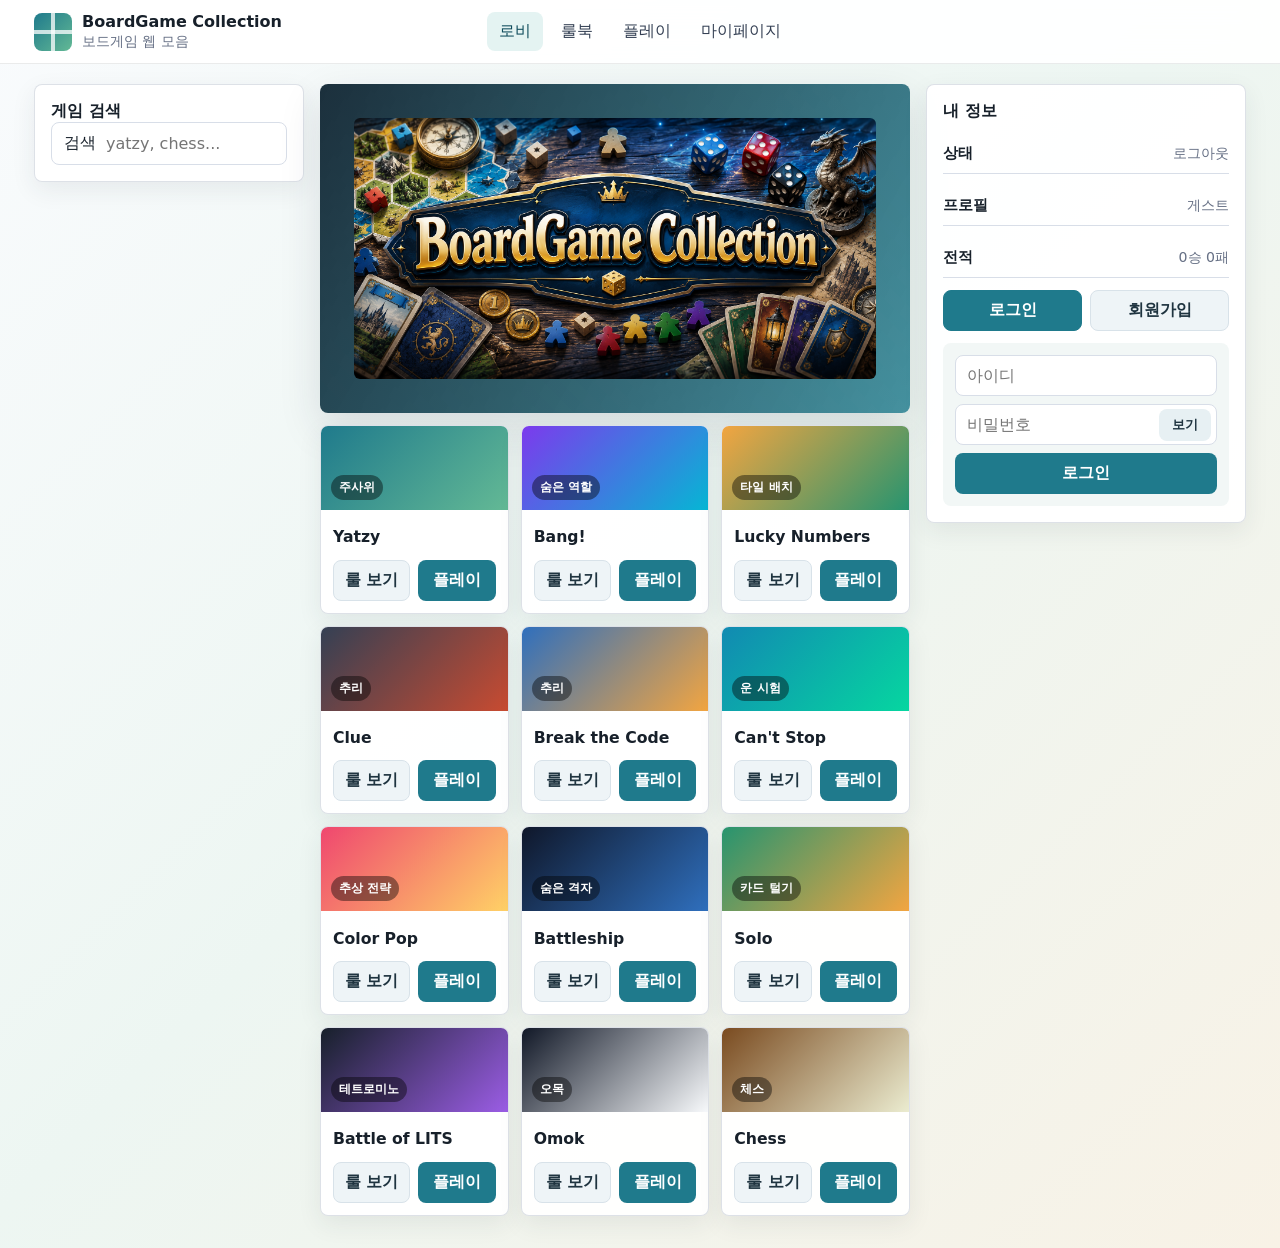
==== commit f1384e56: "Fix boardgame static login" ====
--- a/boardgame/index.html
+++ b/boardgame/index.html
@@ -147,12 +147,15 @@
 async function api(path,data,method="POST"){
   const usersKey="boardgameStaticUsers";
   const currentKey="boardgameStaticCurrentUser";
-  const readUsers=()=>JSON.parse(localStorage.getItem(usersKey)||"{}");
+  const readUsers=()=>{
+    try{return JSON.parse(localStorage.getItem(usersKey)||"{}")}
+    catch(e){localStorage.removeItem(usersKey);return {}}
+  };
   const writeUsers=(users)=>localStorage.setItem(usersKey,JSON.stringify(users));
   const publicUser=(item)=>item?{username:item.username,displayName:item.displayName,image:item.image||"",wins:item.wins||0,losses:item.losses||0}:null;
   const users=readUsers();
   const current=localStorage.getItem(currentKey)||"";
-  if(path==="/api/me") return publicUser(users[current]);
+  if(path==="/api/me") return users[current]?publicUser(users[current]):{ok:true,user:null};
   if(path==="/api/signup"){
     const username=(data?.username||"").trim();
     const password=data?.password||"";
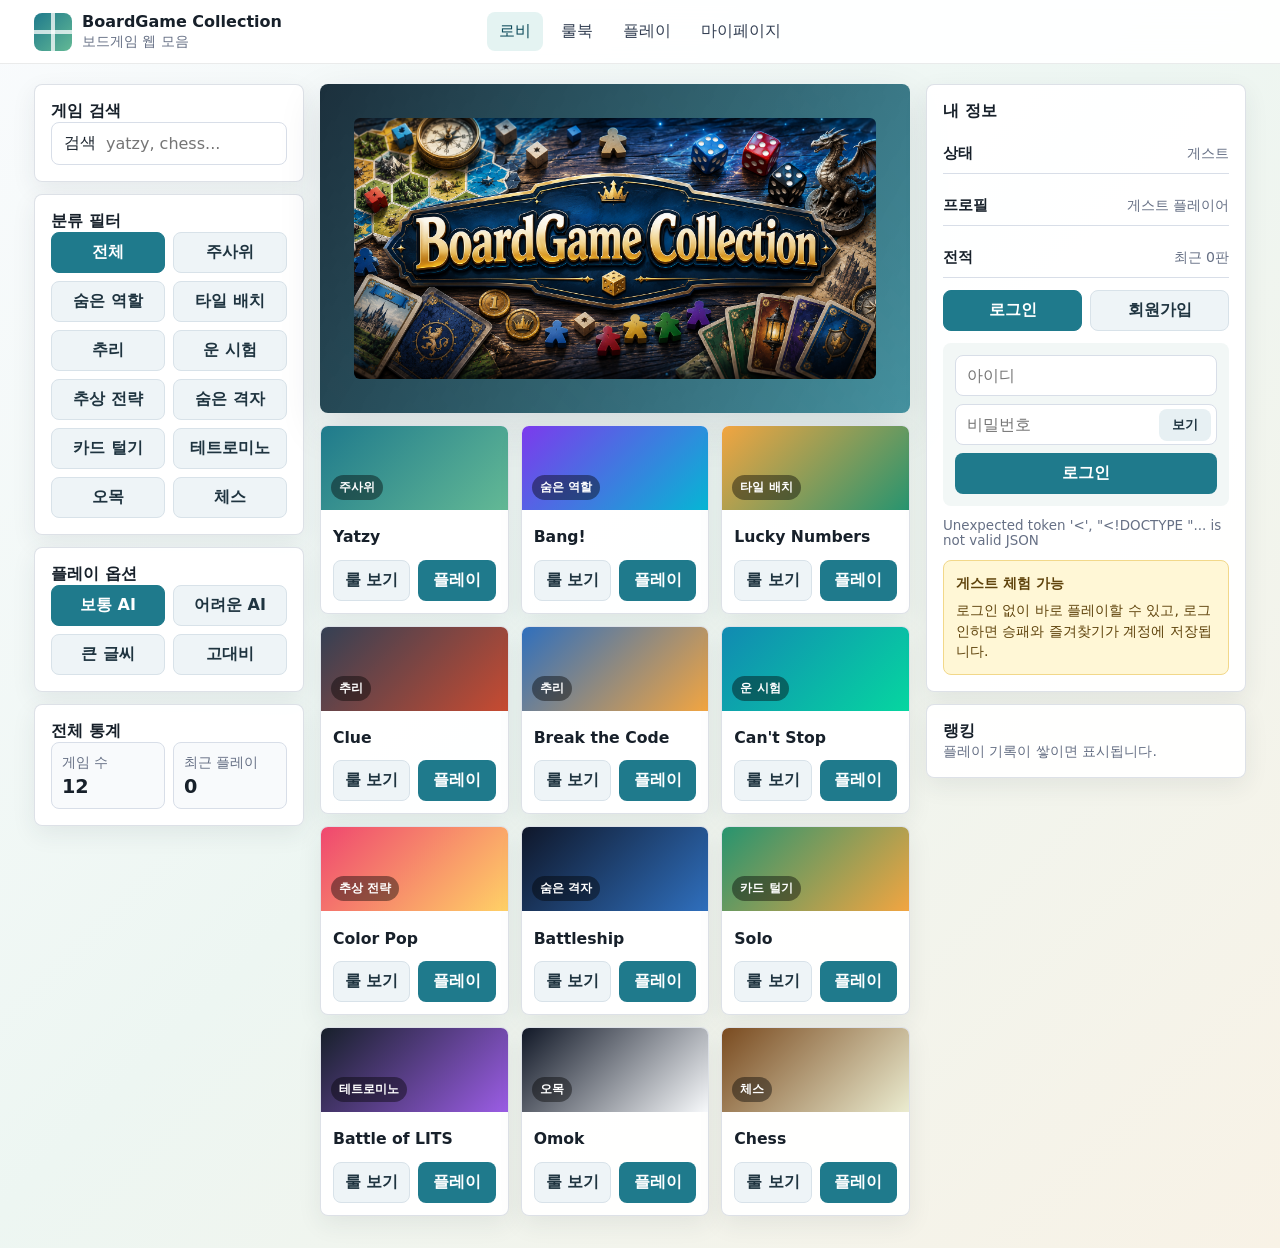
==== commit 7ef6e961: "Update Dohwa and boardgame pages" ====
--- a/boardgame/index.html
+++ b/boardgame/index.html
@@ -1,37 +1,39 @@
-﻿<!doctype html>
-<html lang="ko">
-<head>
-    <meta charset="UTF-8">
-    <meta name="viewport" content="width=device-width, initial-scale=1.0">
-    <title>BoardGame Collection</title>
-    <style>
-        :root{--ink:#17202a;--muted:#667085;--line:#d8dee8;--panel:#fff;--teal:#1f7a8c;--green:#27946f;--gold:#f2a541;--red:#c84b31;--shadow:0 16px 42px rgba(28,39,58,.13)}
-        *{box-sizing:border-box}body{margin:0;color:var(--ink);font-family:Inter,Pretendard,"Segoe UI",system-ui,sans-serif;background:linear-gradient(135deg,#f9fbfd,#edf6f2 48%,#f8f2e6)}button,input,select{font:inherit}button{border:0;cursor:pointer}
-        .app{min-height:100vh;display:grid;grid-template-rows:auto 1fr}.top{position:sticky;top:0;z-index:5;display:grid;grid-template-columns:minmax(0,1fr) auto minmax(0,1fr);gap:16px;align-items:center;padding:12px clamp(14px,3vw,34px);background:rgba(255,255,255,.93);border-bottom:1px solid rgba(23,32,42,.09);backdrop-filter:blur(14px)}
-        .brand{grid-column:1;min-width:0;display:flex;gap:10px;align-items:center}.mark{flex:0 0 auto;width:38px;height:38px;border-radius:8px;background:linear-gradient(90deg,transparent 46%,rgba(255,255,255,.75) 46% 54%,transparent 54%),linear-gradient(0deg,transparent 46%,rgba(255,255,255,.75) 46% 54%,transparent 54%),linear-gradient(135deg,var(--teal),#63b995)}.brand strong{display:block;white-space:nowrap}.brand span,.muted{color:var(--muted);font-size:.88rem}
-        nav{grid-column:2;min-width:0;display:flex;justify-content:center;gap:6px;overflow:auto}nav button{flex:0 0 auto;color:#344054;background:transparent;padding:9px 12px;border-radius:8px;white-space:nowrap}.nav-on,nav button:hover{background:#e4f3f2;color:#0f4c5c}
-        main{width:min(1500px,100%);margin:0 auto;padding:20px clamp(10px,3vw,34px) 32px}body.is-play main{padding:8px clamp(8px,2vw,18px) 12px}.view{display:none}.view.on{display:block}.layout{display:grid;grid-template-columns:270px minmax(0,1fr) 320px;gap:16px}.stack{display:grid;gap:12px;align-content:start}
-        .panel,.card,.play,.rule-card{background:rgba(255,255,255,.95);border:1px solid rgba(156,168,184,.34);border-radius:8px;box-shadow:0 8px 24px rgba(32,45,64,.08)}.panel,.play,.rule-card{padding:16px}
-        h1,h2,h3,p{margin:0}h1{font-size:clamp(1.55rem,3vw,2.55rem);line-height:1.08;letter-spacing:0}h2{font-size:1rem}h3{font-size:.98rem}.hero{display:grid;gap:14px;padding:clamp(20px,4vw,34px);min-height:230px;color:white;background:linear-gradient(120deg,rgba(18,39,52,.96),rgba(31,122,140,.82)),repeating-linear-gradient(45deg,rgba(255,255,255,.1) 0 12px,transparent 12px 24px);border-radius:8px;box-shadow:var(--shadow);overflow:hidden}.hero-img{display:block;width:100%;height:100%;min-height:230px;object-fit:cover;border-radius:6px}
-        .search{display:flex;gap:8px;align-items:center;padding:10px 12px;border:1px solid var(--line);border-radius:8px;background:white}.search span{white-space:nowrap}.search input{width:100%;min-width:0;border:0;outline:0;background:transparent}
-        .games,.rules-grid{display:grid;grid-template-columns:repeat(3,minmax(0,1fr));gap:12px}.card{display:grid;grid-template-rows:45% 55%;aspect-ratio:1/1;overflow:hidden;min-height:0;transition:.15s}.card:hover{transform:translateY(-2px);box-shadow:0 14px 32px rgba(32,45,64,.14)}.art{min-height:0;padding:10px;color:white;display:flex;align-items:end;justify-content:space-between;background:var(--art)}.art span,.chip,.tag{border-radius:999px;padding:4px 8px;font-size:.76rem;font-weight:800}.art span{background:rgba(0,0,0,.42)}.fav{width:34px;height:34px;border-radius:999px;background:rgba(255,255,255,.9);color:#a3aab4;font-size:1.25rem;line-height:1}.fav.on{color:#e11d48}.body{display:grid;grid-template-rows:1fr auto;gap:8px;min-height:0;padding:12px}.card h3{align-self:center;overflow-wrap:anywhere}.card .actions{display:grid;grid-template-columns:repeat(2,minmax(0,1fr));gap:8px}.card .actions button{width:100%;padding:9px 8px}.actions{display:flex;gap:8px;flex-wrap:wrap}.chip{width:max-content;color:white;background:var(--teal)}.tag{background:#edf1f5;color:#475467}.profile{display:grid;gap:12px}.profile-row{display:flex;justify-content:space-between;gap:10px;align-items:center;padding:10px 0;border-bottom:1px solid var(--line)}.profile-row:last-child{border-bottom:0}.profile-row strong{font-size:.92rem}.auth-tabs{display:grid;grid-template-columns:repeat(2,minmax(0,1fr));gap:8px}.auth-tab{padding:9px;border-radius:8px;background:#eef4f7;border:1px solid #d8e2e9;color:#1f3440;font-weight:800}.auth-tab.on{color:white;background:var(--teal);border-color:var(--teal)}.auth-form{display:grid;gap:8px;margin-top:12px;padding:12px;border-radius:8px;background:#f2f7f6}.auth-form input{width:100%;padding:10px 11px;border:1px solid var(--line);border-radius:8px;background:white}.avatar-box{display:flex;gap:12px;align-items:center}.avatar{width:64px;height:64px;border-radius:50%;object-fit:cover;background:#e8eef3;border:1px solid var(--line)}.profile-msg{margin:0;color:var(--muted);font-size:.84rem}.profile-msg:empty{display:none}.file-label{display:inline-grid;place-items:center}#profileForm .file-label,#profileForm .actions,#profileForm .actions button{width:100%}#profileForm .actions{display:grid;grid-template-columns:repeat(2,minmax(0,1fr))}#profileForm .file-label,#profileForm #logoutBtn{color:white;background:var(--teal);border-color:var(--teal)}
-        .primary,.secondary,.danger{padding:10px 12px;border-radius:8px;font-weight:800}.primary{color:white;background:var(--teal)}.secondary{color:#1f3440;background:#eef4f7;border:1px solid #d8e2e9}.danger{color:white;background:var(--red)}
-        .rule-card{display:grid;gap:12px}.rule-block{padding:12px;border-radius:8px;background:#f2f7f6}.rule-block strong{display:block;margin-bottom:5px}.rule-block ul{margin:0;padding-left:20px;color:#344054;line-height:1.45}.side-rule{align-content:start;background:linear-gradient(180deg,#ffffff,#f7fbfa);border-color:#d9e5e3;box-shadow:0 10px 24px rgba(31,52,64,.08)}.side-rule h3{font-size:1.05rem;line-height:1.2;color:#17202a;padding-bottom:10px;border-bottom:1px solid #e1e8ee}.side-rule .tag{justify-self:start;background:#e6f3f2;color:#0f4c5c;border:1px solid #cfe1df}.side-rule .rule-block{display:grid;gap:6px;padding:12px;background:white;border:1px solid #e0e7ee;border-left:4px solid #1f7a8c;box-shadow:0 2px 8px rgba(31,52,64,.04)}.side-rule .rule-block strong{margin:0;color:#0f4c5c;font-size:.83rem;text-transform:uppercase;letter-spacing:.04em}.side-rule .rule-block ul{padding-left:16px;color:#344054;font-size:.91rem;line-height:1.5}.side-rule .rule-block li::marker{color:#1f7a8c}
-        .play{display:grid;gap:10px;min-height:calc(100vh - 75px)}.game-head{display:none}.play-shell{display:grid;grid-template-columns:260px minmax(0,1fr) 250px;gap:10px}.side-rule{max-height:calc(100vh - 35px);overflow:auto}.controls{display:flex;flex-wrap:wrap;justify-content:center;gap:8px;padding:10px;border-radius:8px;background:#f8fafc;border:1px solid var(--line)}.controls:empty{display:none}.board{display:grid;gap:6px}.grid{display:grid;gap:4px;touch-action:manipulation}.cell{min-height:34px;border:1px solid #dfe5ec;border-radius:6px;background:#f8fafc;display:grid;place-items:center;font-weight:800}.cell.dark{background:#739552}.cell.light{background:#ebecd0}.cell.hit{background:#ffddd2}.cell.miss{background:#dce8f4}.cell.sel{outline:3px solid var(--gold)}.cell.good{background:#dff5e8}.cell.bad{background:#ffe2dc}.cell.black{background:#222;color:white}.cell.white{background:white}.cell.color0{background:#ef476f}.cell.color1{background:#ffd166}.cell.color2{background:#06d6a0}.cell.color3{background:#118ab2}.cell.color4{background:linear-gradient(145deg,#ffffff,#e8eef3);box-shadow:inset 0 0 0 2px #cbd5e1}.pop-ball{animation:popDrop .24s ease both}@keyframes popDrop{from{transform:translateY(-18px) scale(.92);opacity:.45}to{transform:translateY(0) scale(1);opacity:1}}
-        .dice{display:flex;gap:8px;flex-wrap:wrap}.die{width:54px;height:54px;border-radius:8px;border:1px solid var(--line);display:grid;place-items:center;background:white;font-size:1.5rem;font-weight:900}.die.hold{background:#fff1c7}.score{display:grid;grid-template-columns:repeat(2,minmax(0,1fr));gap:8px}.score button{text-align:left;background:#f8fafc;border:1px solid var(--line);border-radius:8px;padding:9px}.log{max-height:210px;overflow:auto;padding:10px;border-radius:8px;background:#101828;color:#e6eef8;font-size:.86rem;line-height:1.45}.row{display:flex;gap:8px;flex-wrap:wrap;align-items:center}.hand{display:flex;gap:7px;flex-wrap:wrap}.playing-card{min-width:44px;padding:10px 8px;border:1px solid var(--line);border-radius:8px;background:white;text-align:center;font-weight:900}.game-clue .duel-boards{grid-template-columns:minmax(0,1fr)}.game-clue .duel-boards .board-panel:first-child{width:min(100%,1040px)}.game-clue .duel-boards .board-panel:nth-child(2){display:none}.game-clue #game{display:block;width:100%}.clue-layout{width:100%;display:grid;grid-template-columns:minmax(220px,.72fr) minmax(260px,1fr);gap:12px;align-items:start}.clue-panel{display:grid;gap:10px;padding:12px;border-radius:8px;background:#fff;border:1px solid #dfe7ef;min-width:0}.clue-board{display:grid;gap:12px}.clue-hand{display:flex;gap:7px;flex-wrap:wrap}.clue-card{width:112px;min-height:74px;display:grid;align-content:center;gap:3px;padding:8px 10px;border-radius:8px;border:1px solid #d8dee8;background:#f8fafc;font-weight:800}.clue-card.mine{background:#dff5e8;color:#14532d}.clue-card.shown{background:#dbeafe;color:#1d4ed8}.clue-card.no{background:#edf1f5;color:#667085;text-decoration:line-through}.clue-card.suspect{background:#fff7d6;color:#7a4b20;border-color:#f2a541}.clue-envelope{display:grid;grid-template-columns:repeat(3,1fr);gap:8px}.clue-envelope span{display:grid;place-items:center;min-height:54px;border-radius:8px;background:#17202a;color:white;font-weight:900}.clue-players{display:grid;gap:8px}.clue-player{display:flex;justify-content:space-between;gap:8px;align-items:center;padding:8px 10px;border-radius:8px;background:#f8fafc;border:1px solid #dfe7ef;font-size:.9rem}.clue-selects{display:grid;grid-template-columns:repeat(3,minmax(0,1fr));gap:8px}.clue-selects select{min-width:0;padding:9px;border:1px solid #d8dee8;border-radius:8px;background:white}.clue-note-groups{display:grid;gap:10px}.clue-note-group{display:grid;gap:6px}.clue-note-group h4{margin:0;font-size:.9rem;color:#0f4c5c}.clue-note-row{display:flex;gap:8px;flex-wrap:wrap;overflow:visible;padding-bottom:0}.clue-note-card{flex:0 0 112px;display:grid;grid-template-rows:auto 1fr auto;gap:4px;min-height:104px;padding:9px;border:1px solid #d8dee8;border-radius:8px;background:white;text-align:left}.clue-note-card strong{font-size:.92rem}.clue-note-card span{font-size:.76rem;color:#667085}.clue-note-card em{font-style:normal;font-size:.78rem;font-weight:900}.clue-note-card.mine{background:#dff5e8;color:#14532d}.clue-note-card.shown{background:#dbeafe;color:#1d4ed8}.clue-note-card.no{background:#edf1f5;color:#667085;text-decoration:line-through}.clue-note-card.suspect{background:#fff7d6;color:#7a4b20;border-color:#f2a541}.clue-table-wrap{overflow:auto;border:1px solid #dfe7ef;border-radius:8px}.clue-table{width:100%;border-collapse:collapse;min-width:320px;background:white}.clue-table th,.clue-table td{padding:8px 9px;border-bottom:1px solid #e7edf3;text-align:left;font-size:.86rem}.clue-table th{position:sticky;top:0;background:#17202a;color:white;z-index:1}.clue-table tr:last-child td{border-bottom:0}.clue-table button{width:100%;padding:6px 8px;border-radius:7px;background:#f8fafc;border:1px solid #d8dee8;font-weight:800;text-align:left}.clue-table button.mine{background:#dff5e8;color:#14532d}.clue-table button.shown{background:#dbeafe;color:#1d4ed8}.clue-table button.no{background:#edf1f5;color:#667085;text-decoration:line-through}.clue-table button.suspect{background:#fff7d6;color:#7a4b20;border-color:#f2a541}.clue-records{border:1px solid #dfe7ef;border-radius:8px;background:white}.clue-record-table{width:100%;border-collapse:collapse;min-width:0}.clue-record-table th,.clue-record-table td{padding:9px 10px;border-bottom:1px solid #e7edf3;text-align:left;font-size:.88rem}.clue-record-table th{background:#17202a;color:white}.clue-record-table tr:last-child td{border-bottom:0}.clue-record-table td:first-child{width:64px;color:#667085;font-weight:900}.red{color:#c84b31}.blue{color:#2f6fbd}.green{color:#27946f}.yellow{color:#a66a00}
-        .game-yatzy #game{display:grid;gap:14px}.yatzy-board{display:grid;gap:16px}.board-panel{display:grid;grid-template-rows:auto 1fr;gap:10px}.board-panel h3{padding:10px 12px;border-radius:8px;background:#17202a;color:white}.yatzy-dice-panel{display:grid;gap:10px;padding:16px;border-radius:8px;background:linear-gradient(180deg,#f8fbfc,#eef6f3);border:1px solid #d8e4e2}.yatzy-dice-panel .muted{text-align:center}.yatzy-dice,.opponent-dice{display:flex;justify-content:center;gap:12px;flex-wrap:wrap}.yatzy-dice .die,.opponent-dice .die{width:auto;height:auto;min-height:0;padding:0;border:0;background:transparent}.die-face{width:66px;height:66px;border-radius:14px;border:1px solid #cfd8dc;background:linear-gradient(145deg,#fff,#edf2f5);display:grid;grid-template-columns:repeat(3,1fr);grid-template-rows:repeat(3,1fr);gap:4px;padding:10px;box-shadow:inset 0 1px 0 rgba(255,255,255,.9),0 8px 18px rgba(31,52,64,.16)}.die.hold .die-face{background:linear-gradient(145deg,#e4f3f2,#9bd8d2);border-color:#1f7a8c;box-shadow:0 0 0 3px rgba(31,122,140,.22),0 8px 18px rgba(31,52,64,.16)}.pip{width:10px;height:10px;border-radius:50%;background:#17202a;align-self:center;justify-self:center;box-shadow:0 1px 1px rgba(0,0,0,.25)}.pip.p1{grid-area:1/1}.pip.p2{grid-area:1/2}.pip.p3{grid-area:1/3}.pip.p4{grid-area:2/1}.pip.p5{grid-area:2/2}.pip.p6{grid-area:2/3}.pip.p7{grid-area:3/1}.pip.p8{grid-area:3/2}.pip.p9{grid-area:3/3}.yatzy-score-card{overflow:hidden;border:1px solid #cfd8dc;border-radius:8px;background:white}.yatzy-score-head,.yatzy-score-row{display:grid;grid-template-columns:minmax(120px,1fr) 88px 74px;align-items:center}.yatzy-score-head{background:#1f7a8c;color:white;font-weight:900}.yatzy-score-head span,.yatzy-score-row span,.yatzy-score-row button{padding:10px;border-right:1px solid rgba(207,216,220,.8)}.yatzy-score-row{border-top:1px solid #e3e8ee}.yatzy-score-row:nth-child(even){background:#f8fafc}.yatzy-score-row strong{font-size:.94rem}.yatzy-score-row small{display:block;margin-top:2px;color:#667085}.yatzy-score-row button{height:100%;border-radius:0;background:#eef7f6;color:#0f4c5c;font-weight:900}.yatzy-score-row button:hover{background:#dff1ef}.yatzy-score-row.done button{background:#dff5e8;color:#17633a}.yatzy-score-row.locked button{background:#edf1f5;color:#475467;cursor:default}.yatzy-total{display:flex;justify-content:space-between;gap:12px;align-items:center;padding:12px 14px;border-radius:8px;background:#17202a;color:white;font-weight:900}
-        .opponent-board{display:grid;gap:12px;align-content:start}.opponent-head{display:flex;justify-content:space-between;gap:8px;align-items:center}.opponent-head h3{font-size:1rem}.opponent-status{font-size:.82rem;color:var(--muted)}.mini-board{display:grid;gap:6px;padding:10px;border-radius:8px;background:#f8fafc;border:1px solid var(--line)}.mini-grid{display:grid;grid-template-columns:repeat(4,1fr);gap:4px}.mini-cell{aspect-ratio:1/1;border-radius:6px;background:white;border:1px solid #dfe5ec;display:grid;place-items:center;font-size:.78rem;font-weight:800}.mini-cell.on{background:#dff5e8}.mini-cell.hit{background:#ffddd2}.mini-cell.dark{background:#344054;color:white}.opponent-dice{display:flex;gap:6px;flex-wrap:wrap;justify-content:center}.opponent-dice .die-face{width:40px;height:40px;border-radius:9px;padding:6px}.opponent-dice .pip{width:6px;height:6px}.opponent-score-list{display:grid;gap:4px}.opponent-score-row{display:flex;justify-content:space-between;gap:8px;padding:6px 8px;border-radius:6px;background:#fff;border:1px solid #e3e8ee;font-size:.82rem}.opponent-score-row.done{background:#edf8f1}
-        .play-shell{grid-template-columns:260px minmax(0,1fr) 250px}.duel-area{display:grid;gap:10px}.shared-dice-panel{display:none;gap:8px;justify-items:center;padding:14px;border-radius:8px;background:linear-gradient(180deg,#f8fbfc,#eef6f3);border:1px solid #d8e4e2}.game-yatzy .shared-dice-panel{display:grid}.shared-dice-panel .yatzy-dice{justify-content:center}.duel-boards{display:grid;grid-template-columns:repeat(2,minmax(0,1fr));gap:14px}.board-panel{padding:14px;border-radius:8px;background:#f8fafc;border:1px solid var(--line)}.board-panel #game,.board-panel #opponentBoard{min-width:0}.players-panel{display:grid;gap:12px;align-content:start}.player-card{display:flex;gap:10px;align-items:center;padding:12px;border-radius:8px;background:#f8fafc;border:1px solid var(--line)}.player-avatar{width:52px;height:52px;border-radius:50%;object-fit:cover;background:#e8eef3;border:1px solid var(--line)}.player-meta{display:grid;gap:2px}.player-meta strong{font-size:.98rem}.player-meta span{font-size:.82rem;color:var(--muted)}.player-vs{text-align:center;font-weight:900;color:#0f4c5c}.board-panel .yatzy-total{margin-top:6px}.opponent-board-view .opponent-dice{display:none}.game-lucky .duel-area{gap:16px}.game-lucky .board-panel{background:linear-gradient(180deg,#ffffff,#f5fbfa);border-color:#cfe1df}.game-lucky .board-panel h3{background:#0f4c5c}.game-lucky #game,.game-lucky #opponentBoard{display:grid;justify-items:center;gap:12px}.game-lucky .controls{display:grid;grid-template-columns:minmax(230px,.72fr) minmax(280px,1fr);align-items:stretch;gap:12px;min-height:170px;padding:12px;background:#eef7f6;border-color:#cfe1df}.lucky-actions{display:grid;grid-template-rows:repeat(4,42px);gap:8px;align-content:start;min-height:208px;padding:12px;border-radius:8px;background:white;border:1px solid #d8e7e4}.lucky-actions button{width:100%;height:42px}.lucky-open-panel{display:grid;grid-template-rows:auto 1fr auto;gap:10px;align-content:start;min-height:208px;padding:12px;border-radius:8px;background:white;border:1px solid #d8e7e4}.lucky-open-panel strong{font-size:.92rem;color:#0f4c5c}.lucky-open-board{width:100%;min-height:72px;display:grid;grid-template-columns:repeat(8,minmax(34px,1fr));grid-auto-rows:34px;gap:7px;align-content:start}.lucky-empty{white-space:nowrap;display:inline-grid;place-items:center;grid-column:1/-1;height:34px}.lucky-open-board button{aspect-ratio:1/1;min-height:0;padding:0;border-radius:7px;background:linear-gradient(180deg,#fff,#f7fbfb);border:1px solid #cbd8dc;font-weight:900;color:#17202a;box-shadow:0 2px 6px rgba(31,52,64,.08)}.lucky-open-board button:hover{background:#fff7d6;border-color:#f2a541}.lucky-status{width:min(100%,520px);display:flex;justify-content:space-between;gap:8px;align-items:center;padding:10px 12px;border-radius:8px;background:#e6f3f2;color:#0f4c5c;font-weight:900;border:1px solid #cfe1df}.lucky-board{width:min(100%,520px);aspect-ratio:1/1;display:grid;grid-template-columns:repeat(4,minmax(0,1fr));grid-template-rows:repeat(4,minmax(0,1fr));gap:8px;padding:8px;border-radius:8px;background:#d8e7e4}.lucky-board .cell{aspect-ratio:1/1;min-height:0;font-size:clamp(1rem,4vw,1.35rem);background:linear-gradient(180deg,#fff,#f8fafc);border-color:#cbd8dc;box-shadow:0 2px 8px rgba(31,52,64,.08)}.lucky-board .cell.good{background:linear-gradient(180deg,#e6f7ef,#cfeedd);color:#14532d}.lucky-board .cell.sel{background:#fff7d6;border-color:#f2a541;outline:3px solid rgba(242,165,65,.35)}
-        .game-battleship #game,.game-battleship #opponentBoard{display:grid;justify-items:center}.sea-grid{width:min(100%,560px);aspect-ratio:1/1;display:grid;grid-template-columns:repeat(10,minmax(0,1fr));grid-template-rows:repeat(10,minmax(0,1fr));gap:4px;padding:6px;border-radius:8px;background:#d8e7e4}.sea-grid .cell{aspect-ratio:1/1;min-height:0;padding:0;border-radius:6px}.sea-grid .cell.good{background:linear-gradient(180deg,#93c5fd,#2563eb);color:transparent}.sea-grid .cell.hit{background:#ffddd2;color:#9f1d1d}.sea-grid .cell.miss{background:#e6f3f2;color:#1f7a8c}
-        .game-omok .duel-boards,.game-cantstop .duel-boards{grid-template-columns:minmax(0,1fr);justify-items:center}.game-omok .duel-boards .board-panel:first-child,.game-cantstop .duel-boards .board-panel:first-child{width:min(100%,860px)}.game-omok .duel-boards .board-panel:nth-child(2),.game-cantstop .duel-boards .board-panel:nth-child(2){display:none}.game-omok #game,.game-cantstop #game{display:grid;justify-items:center;gap:12px}.omok-board{width:min(100%,620px);aspect-ratio:1/1;display:grid;grid-template-columns:repeat(15,minmax(0,1fr));grid-template-rows:repeat(15,minmax(0,1fr));padding:10px;background:#d6a85f;border:1px solid #8a5a24;border-radius:8px}.omok-point{position:relative;min-height:0;background:linear-gradient(90deg,transparent calc(50% - .5px),#7a4b20 calc(50% - .5px) calc(50% + .5px),transparent calc(50% + .5px)),linear-gradient(0deg,transparent calc(50% - .5px),#7a4b20 calc(50% - .5px) calc(50% + .5px),transparent calc(50% + .5px))}.omok-point button{position:absolute;inset:10%;border-radius:50%;background:transparent}.stone{position:absolute;inset:13%;border-radius:50%;box-shadow:0 3px 8px rgba(0,0,0,.28)}.stone.black{background:radial-gradient(circle at 35% 28%,#555,#111 65%)}.stone.white{background:radial-gradient(circle at 35% 28%,#fff,#d9dee5 70%);border:1px solid #a8b0ba}.cantstop-dice-panel{width:min(100%,520px);display:grid;gap:6px;justify-items:center;padding:8px;border-radius:8px;background:linear-gradient(180deg,#f8fbfc,#eef6f3);border:1px solid #d8e4e2}.cantstop-dice{display:flex;justify-content:center;gap:8px;flex-wrap:wrap}.cantstop-die .die-face{width:44px;height:44px;border-radius:10px;padding:7px}.cantstop-die .pip{width:7px;height:7px}.cantstop-die{display:grid;gap:5px;justify-items:center}.cantstop-die .die{width:auto;height:auto;min-height:0;padding:0;border:0;background:transparent}.cantstop-die span{font-size:.76rem;font-weight:900;color:#667085}.cantstop-pairs{display:flex;gap:8px;flex-wrap:wrap;justify-content:center}.cantstop-pair{padding:6px 9px;border-radius:8px;background:white;border:1px solid #d8dee8;color:#0f4c5c;font-size:.82rem;font-weight:900}.cantstop-board{display:grid;grid-template-columns:repeat(11,clamp(18px,2.45vh,30px));gap:3px;align-items:center;justify-content:center;width:max-content;max-width:100%;padding:8px;border-radius:8px;background:#eef7f6;border:1px solid #cfe1df}.cant-col{display:grid;gap:3px;align-content:center}.cant-slot{aspect-ratio:1/1;min-height:0;border-radius:5px;background:white;border:1px solid #d8dee8;display:grid;place-items:center;font-size:.75rem;font-weight:900}.cant-slot.mine,.cant-slot.temp{background:var(--cant-me,#27946f);color:transparent}.cant-slot.ai,.cant-slot.ai-temp{background:var(--cant-ai,#2f6fbd);color:transparent}.cant-slot.temp,.cant-slot.ai-temp{box-shadow:inset 0 0 0 3px #f2a541}.cant-slot.mine.ai,.cant-slot.mine.ai-temp,.cant-slot.temp.ai,.cant-slot.temp.ai-temp{background:linear-gradient(90deg,var(--cant-me,#27946f) 0 50%,var(--cant-ai,#2f6fbd) 50% 100%)}.game-cantstop .players-panel .player-card:first-of-type .player-meta strong{color:var(--cant-me,#27946f)}.game-cantstop .players-panel .player-vs + .player-card .player-meta strong{color:var(--cant-ai,#2f6fbd)}.cant-head{text-align:center;font-weight:900;color:#0f4c5c;font-size:.8rem}
-        @media(max-width:1180px){.layout{grid-template-columns:minmax(0,1fr) 320px;grid-template-areas:"filters profile" "main profile";align-items:start}.layout>aside.stack:first-child{grid-area:filters}.layout>section.stack{grid-area:main}.side-right{grid-area:profile}.games,.rules-grid{grid-template-columns:repeat(2,minmax(0,1fr))}.play-shell{grid-template-columns:1fr}.side-rule{max-height:none}.duel-boards{grid-template-columns:1fr}.players-panel{grid-row:auto}.clue-layout{grid-template-columns:1fr}}
-        .mypage{display:grid;gap:14px}.my-hero{display:grid;grid-template-columns:auto 1fr auto;gap:16px;align-items:center;padding:18px;border-radius:8px;background:white;border:1px solid var(--line);box-shadow:0 8px 24px rgba(32,45,64,.08)}.my-avatar{width:88px;height:88px;border-radius:50%;object-fit:cover;background:#e8eef3;border:1px solid var(--line)}.my-title{display:grid;gap:6px}.my-title h1{font-size:1.7rem}.my-online{padding:8px 10px;border-radius:8px;background:#eef7f6;color:#0f4c5c;font-weight:900}.my-stats{display:grid;grid-template-columns:repeat(5,minmax(0,1fr));gap:10px}.my-stat{padding:12px;border-radius:8px;background:white;border:1px solid var(--line);display:grid;gap:4px}.my-stat strong{font-size:1.1rem}.my-grid{display:grid;grid-template-columns:minmax(0,1fr) 330px;gap:14px}.my-card{display:grid;gap:12px;padding:16px;border-radius:8px;background:white;border:1px solid var(--line)}.my-info-row{display:grid;grid-template-columns:105px 1fr;gap:8px;padding:5px 0;border-bottom:1px solid #edf1f5}.my-info-row:last-child{border-bottom:0}.my-form{display:grid;gap:8px}.my-form input,.my-form textarea,.my-form select{width:100%;padding:10px;border:1px solid var(--line);border-radius:8px;background:white}.my-form textarea{min-height:92px;resize:vertical}.rep-box{display:grid;justify-items:center;gap:8px;padding:16px;border-radius:8px;background:#f8fafc;border:1px solid var(--line)}.rep-score{font-size:2.2rem;font-weight:900;color:#27946f}.activity-table{width:100%;border-collapse:collapse;background:white}.activity-table th,.activity-table td{padding:9px 10px;border-bottom:1px solid #e7edf3;text-align:left;font-size:.9rem}.activity-table th{background:#17202a;color:white}.activity-table tr:last-child td{border-bottom:0}.premium-box{padding:12px;border-radius:8px;background:#fff7d6;border:1px solid #f2a541;color:#7a4b20}.game-clue .board-panel h3,.game-clue .clue-envelope span,.game-clue .clue-record-table th{background:var(--teal);color:white}.clue-p0{color:var(--p0,#e11d48)}.clue-p1{color:var(--p1,#d9a404)}.clue-p2{color:var(--p2,#16a34a)}.clue-case{color:#a66a00}.clue-note-card.clue-p0{border-top:4px solid var(--p0,#e11d48)}.clue-note-card.clue-p1{border-top:4px solid var(--p1,#d9a404)}.clue-note-card.clue-p2{border-top:4px solid var(--p2,#16a34a)}.clue-note-card.clue-case{border-top:4px solid #a66a00}.clue-owner{font-size:.72rem;font-weight:900}.password-field{position:relative;display:grid}.password-field input{padding-right:64px}.toggle-pass{position:absolute;right:6px;top:50%;transform:translateY(-50%);width:52px;height:32px;border-radius:8px;background:#e7f0f3;color:#1f3440;font-size:.82rem;font-weight:900;white-space:nowrap}.toggle-pass:hover{background:#e7f0f3;color:#1f3440}
-        .game-colorpop .duel-boards{grid-template-columns:minmax(0,1fr);justify-items:center}.game-colorpop .duel-boards .board-panel:first-child{width:min(100%,920px);justify-items:center}.game-colorpop .duel-boards .board-panel:first-child>h3{display:none}.game-colorpop .duel-boards .board-panel:nth-child(2){display:none}.game-colorpop #game{width:100%;display:grid;justify-items:center;gap:14px}.colorpop-wrap{width:100%;display:grid;grid-template-columns:minmax(180px,1fr) minmax(420px,620px) minmax(180px,1fr);gap:14px;align-items:start}.colorpop-board{width:100%;aspect-ratio:1/1;display:grid;grid-template-columns:repeat(8,minmax(0,1fr));gap:7px;padding:10px;border-radius:8px;background:#eef7f6;border:1px solid #cfe1df}.colorpop-board .cell{aspect-ratio:1/1;min-height:0;border-radius:999px;box-shadow:inset 0 2px 4px rgba(255,255,255,.45),0 4px 10px rgba(31,52,64,.14)}.colorpop-board .pop-ball{animation:popDrop .42s cubic-bezier(.2,.75,.25,1.15) both}.colorpop-side{display:grid;gap:10px;padding:12px;border-radius:8px;background:white;border:1px solid #dfe7ef}.colorpop-player{display:grid;gap:6px}.colorpop-player strong{font-size:1.05rem}.colorpop-counts{display:grid;gap:5px}.colorpop-counts span{display:flex;justify-content:space-between;gap:8px;padding:5px 7px;border-radius:6px;background:#f8fafc;border:1px solid #edf1f5;font-size:.86rem}.colorpop-turn{padding:10px 12px;border-radius:8px;background:#17202a;color:white;font-weight:900;text-align:center}.colorpop-center{display:grid;gap:10px;justify-items:center}@media(max-width:980px){.colorpop-wrap{grid-template-columns:1fr}.colorpop-center{order:-1}}
-        .game-break .play-shell{grid-template-columns:220px minmax(0,1fr) 220px}.game-break .duel-boards{grid-template-columns:minmax(0,1fr)}.game-break .duel-boards .board-panel:first-child{width:100%;justify-items:stretch}.game-break .duel-boards .board-panel:nth-child(2){display:none}.game-break .board-panel h3{background:#0f4c5c;color:white}.game-break #game{width:100%;display:grid;justify-items:stretch}.game-break .clue-panel{border-color:#cfe1df;background:linear-gradient(180deg,#ffffff,#f6fbfc)}.game-break .clue-panel h3{margin:0;padding:9px 11px;border-radius:8px;background:#e6f3f7;color:#0f4c5c;border:1px solid #cfe1df;font-size:1rem}.game-break .clue-card{box-shadow:0 4px 10px rgba(15,76,92,.08)}
-        .game-bang .duel-boards{grid-template-columns:minmax(0,1fr)}.game-bang .duel-boards .board-panel:first-child{width:100%;padding:0;overflow:hidden;background:#b98248;border-color:#8a5a24}.game-bang .duel-boards .board-panel:nth-child(2){display:none}.game-bang .board-panel h3{margin:0;border-radius:0;background:#5d3518;color:#fff}.game-bang #game{width:100%}.bang-table{min-height:620px;display:grid;grid-template-rows:auto auto 1fr auto;gap:12px;padding:14px;background:linear-gradient(90deg,rgba(255,255,255,.08),rgba(0,0,0,.04)),repeating-linear-gradient(90deg,#b98248 0 72px,#c18c52 72px 144px);border-top:1px solid rgba(255,255,255,.25)}.bang-guide{display:flex;justify-content:space-between;gap:12px;align-items:center;padding:10px 12px;border-radius:8px;background:#fff8e8;border:2px solid #f2a541;color:#3b2412;font-weight:900}.bang-guide span{color:#7a4b20;font-size:.86rem}.bang-opponents{display:grid;grid-template-columns:repeat(4,minmax(120px,1fr));gap:10px}.bang-seat{position:relative;display:grid;gap:8px;min-height:122px;padding:10px;border-radius:8px;background:rgba(255,248,228,.92);border:2px solid rgba(93,53,24,.45);box-shadow:0 8px 18px rgba(54,31,14,.22);text-align:left}.bang-seat.me{background:#fff9e8}.bang-seat.dead{opacity:.45;filter:grayscale(.65)}.bang-seat.turn{outline:4px solid #f2a541}.bang-seat.clickable{cursor:pointer;animation:bangPulse 1s ease-in-out infinite;box-shadow:0 0 0 4px rgba(220,38,38,.34),0 8px 18px rgba(54,31,14,.22)}@keyframes bangPulse{50%{transform:translateY(-2px);box-shadow:0 0 0 7px rgba(220,38,38,.2),0 11px 20px rgba(54,31,14,.26)}}.bang-name{display:flex;justify-content:space-between;gap:8px;align-items:center;font-weight:900;color:#3b2412}.bang-role{width:max-content;min-width:28px;height:24px;display:grid;place-items:center;padding:0 7px;border-radius:999px;background:#5d3518;color:white;font-size:.72rem;font-weight:900}.bang-role.hidden{background:#7f6a55;color:transparent}.bang-role.hidden::before{content:"?";color:white}.bang-bars{display:grid;gap:7px}.bang-hearts,.bang-range{display:flex;gap:4px}.bang-heart{width:14px;height:14px;border-radius:50%;background:#dc2626;box-shadow:inset 0 1px 0 rgba(255,255,255,.45)}.bang-heart.off{background:#d6c6ad}.bang-range-dot{width:11px;height:11px;border-radius:50%;background:#2563eb;opacity:.28}.bang-range-dot.on{opacity:1}.bang-icons{display:flex;justify-content:space-between;gap:8px;align-items:center}.bang-icon{min-width:34px;height:26px;display:grid;place-items:center;border-radius:7px;background:#fff;border:1px solid #d7b98b;color:#4a2f18;font-size:.78rem;font-weight:900}.bang-gun{background:#3b2412;color:#fff}.bang-center{display:grid;grid-template-columns:1fr auto 1fr;gap:14px;align-items:center;justify-items:center}.bang-stack{display:grid;gap:6px;justify-items:center}.bang-deck,.bang-discard{width:64px;height:90px;border-radius:8px;border:2px solid #5d3518;display:grid;place-items:center;font-weight:900;box-shadow:0 8px 14px rgba(54,31,14,.24)}.bang-deck{background:linear-gradient(135deg,#7c2d12,#dc2626);color:#fff}.bang-discard{background:#f8ead0;color:#5d3518;font-size:.8rem}.bang-count{padding:2px 7px;border-radius:999px;background:#fff8e8;color:#5d3518;border:1px solid #d7b98b;font-size:.76rem;font-weight:900}.bang-status{min-width:190px;display:grid;gap:8px;justify-items:center;padding:12px;border-radius:8px;background:rgba(255,255,255,.82);border:1px solid rgba(93,53,24,.3);font-weight:900;color:#3b2412}.bang-phase{width:100%;height:9px;border-radius:999px;background:#d7b98b;overflow:hidden}.bang-phase i{display:block;height:100%;background:#27946f}.bang-hand-area{display:grid;gap:8px;padding:10px;border-radius:8px;background:rgba(255,248,228,.9);border:1px solid rgba(93,53,24,.32)}.bang-hand{display:flex;gap:8px;overflow:auto;padding-bottom:3px}.bang-card{flex:0 0 78px;min-height:104px;display:grid;grid-template-rows:auto 1fr auto;gap:5px;padding:7px;border-radius:8px;border:2px solid #d6b27a;background:#fff8e8;color:#3b2412;text-align:center;font-weight:900;box-shadow:0 7px 12px rgba(54,31,14,.18)}.bang-card span{font-size:.82rem;line-height:1.1}.bang-card small{display:grid;place-items:center;width:30px;height:30px;justify-self:center;border-radius:50%;background:#f1dfbd;color:#5d3518;font-size:.95rem}.bang-card em{font-style:normal;font-size:.68rem;color:#7a4b20}.bang-card.playable{outline:3px solid rgba(39,148,111,.45)}.bang-card.brown{border-color:#b45309}.bang-card.blue{border-color:#2563eb}.bang-actions{display:flex;gap:8px;flex-wrap:wrap;justify-content:center}.game-bang .controls{background:#fff8e8;border-color:#d7b98b}@media(max-width:900px){.bang-opponents{grid-template-columns:repeat(2,minmax(0,1fr))}.bang-center{grid-template-columns:1fr}.bang-table{min-height:auto}.bang-card{flex-basis:70px;min-height:96px}.bang-seat{min-height:112px}.bang-guide{display:grid}}
-        .game-lits .duel-boards{grid-template-columns:minmax(0,1fr);justify-items:center}.game-lits .duel-boards .board-panel:first-child{width:min(100%,980px);justify-items:center}.game-lits .duel-boards .board-panel:nth-child(2){display:none}.game-lits #game{width:100%;display:grid;justify-items:center;gap:14px}.lits-wrap{width:100%;display:grid;grid-template-columns:210px minmax(430px,640px) 210px;gap:14px;align-items:start}.lits-board{width:100%;aspect-ratio:1/1;display:grid;grid-template-columns:repeat(10,minmax(0,1fr));gap:4px;padding:8px;border-radius:8px;background:#eef7f6;border:1px solid #cfe1df}.lits-board .cell{aspect-ratio:1/1;min-height:0;padding:0;font-size:.76rem;line-height:1;display:grid;place-items:center}.lits-panel{display:grid;gap:10px;padding:12px;border-radius:8px;background:white;border:1px solid #dfe7ef}.lits-stats{display:grid;gap:6px}.lits-stats span{display:flex;justify-content:space-between;gap:8px;padding:6px 8px;border-radius:6px;background:#f8fafc;border:1px solid #edf1f5}.lits-tools{display:grid;grid-template-columns:repeat(4,1fr);gap:6px}.lits-piece{font-weight:900}.lits-covered{color:white}.lits-symbol-x{color:#1f3440;font-weight:900}.lits-symbol-o{color:#51606c;font-weight:900}.lits-center{display:grid;gap:10px;justify-items:center}.lits-note{min-height:38px;text-align:center}@media(max-width:980px){.lits-wrap{grid-template-columns:1fr}.lits-center{order:-1}}
-        @media(max-width:780px){.top{grid-template-columns:1fr;gap:10px}.brand{grid-column:1}.brand span{display:none}nav{grid-column:1;justify-content:center;width:100%;padding-bottom:2px}.layout{grid-template-columns:1fr;grid-template-areas:"filters" "hero" "profile" "games"}.layout>section.stack{display:contents}.layout>section.stack>.hero{grid-area:hero}.layout>section.stack>.games{grid-area:games}.layout>aside.stack:first-child{grid-area:filters}.side-right{grid-area:profile}.games{grid-template-columns:repeat(2,minmax(0,1fr))}.rules-grid,.score,.my-grid,.my-stats,.my-hero{grid-template-columns:1fr}.hero{min-height:260px}.card .actions button{padding:8px 6px;font-size:.9rem}.game-break .play-shell,.game-bang .play-shell{grid-template-columns:1fr}.game-break .board-panel,.game-bang .board-panel{padding:10px}.game-break .clue-panel{padding:9px}.game-break .clue-panel h3{font-size:.92rem;padding:7px 9px}.game-break .clue-hand{max-width:100%;overflow-x:auto;flex-wrap:nowrap}.game-break .clue-card{width:46px!important;min-height:50px!important;padding:5px!important}.game-break .clue-card strong{font-size:1rem!important}.game-break [data-note-num]{min-height:26px!important;font-size:.78rem}.game-break [data-note-color]{height:23px!important}.bang-table{padding:9px;gap:9px}.bang-opponents{grid-template-columns:repeat(2,minmax(0,1fr));gap:8px}.bang-seat{min-height:104px;padding:8px}.bang-center{grid-template-columns:1fr;gap:8px}.bang-hand{max-width:100%;overflow-x:auto}.bang-card{flex-basis:68px;min-height:92px}.bang-guide{display:grid;font-size:.9rem}}
-    </style>
+                <!doctype html>
+                <html lang="ko">
+                <head>
+                    <meta charset="UTF-8">
+                    <meta name="viewport" content="width=device-width, initial-scale=1.0">
+                    <title>BoardGame Collection</title>
+                    <style>
+                        :root{--ink:#17202a;--muted:#667085;--line:#d8dee8;--panel:#fff;--teal:#1f7a8c;--green:#27946f;--gold:#f2a541;--red:#c84b31;--shadow:0 16px 42px rgba(28,39,58,.13)}
+                        *{box-sizing:border-box}body{margin:0;color:var(--ink);font-family:Inter,Pretendard,"Segoe UI",system-ui,sans-serif;background:linear-gradient(135deg,#f9fbfd,#edf6f2 48%,#f8f2e6)}button,input,select{font:inherit}button{border:0;cursor:pointer}
+                        .app{min-height:100vh;display:grid;grid-template-rows:auto 1fr}.top{position:sticky;top:0;z-index:5;display:grid;grid-template-columns:minmax(0,1fr) auto minmax(0,1fr);gap:16px;align-items:center;padding:12px clamp(14px,3vw,34px);background:rgba(255,255,255,.93);border-bottom:1px solid rgba(23,32,42,.09);backdrop-filter:blur(14px)}
+                        .brand{grid-column:1;min-width:0;display:flex;gap:10px;align-items:center}.mark{flex:0 0 auto;width:38px;height:38px;border-radius:8px;background:linear-gradient(90deg,transparent 46%,rgba(255,255,255,.75) 46% 54%,transparent 54%),linear-gradient(0deg,transparent 46%,rgba(255,255,255,.75) 46% 54%,transparent 54%),linear-gradient(135deg,var(--teal),#63b995)}.brand strong{display:block;white-space:nowrap}.brand span,.muted{color:var(--muted);font-size:.88rem}
+                        nav{grid-column:2;min-width:0;display:flex;justify-content:center;gap:6px;overflow:auto}nav button{flex:0 0 auto;color:#344054;background:transparent;padding:9px 12px;border-radius:8px;white-space:nowrap}.nav-on,nav button:hover{background:#e4f3f2;color:#0f4c5c}
+                        main{width:min(1500px,100%);margin:0 auto;padding:20px clamp(10px,3vw,34px) 32px}body.is-play main{padding:8px clamp(8px,2vw,18px) 12px}.view{display:none}.view.on{display:block}.layout{display:grid;grid-template-columns:270px minmax(0,1fr) 320px;gap:16px}.stack{display:grid;gap:12px;align-content:start}
+                        .panel,.card,.play,.rule-card{background:rgba(255,255,255,.95);border:1px solid rgba(156,168,184,.34);border-radius:8px;box-shadow:0 8px 24px rgba(32,45,64,.08)}.panel,.play,.rule-card{padding:16px}
+                        h1,h2,h3,p{margin:0}h1{font-size:clamp(1.55rem,3vw,2.55rem);line-height:1.08;letter-spacing:0}h2{font-size:1rem}h3{font-size:.98rem}.hero{display:grid;gap:14px;padding:clamp(20px,4vw,34px);min-height:230px;color:white;background:linear-gradient(120deg,rgba(18,39,52,.96),rgba(31,122,140,.82)),repeating-linear-gradient(45deg,rgba(255,255,255,.1) 0 12px,transparent 12px 24px);border-radius:8px;box-shadow:var(--shadow);overflow:hidden}.hero-img{display:block;width:100%;height:100%;min-height:230px;object-fit:cover;border-radius:6px}
+                        .search{display:flex;gap:8px;align-items:center;padding:10px 12px;border:1px solid var(--line);border-radius:8px;background:white}.search span{white-space:nowrap}.search input{width:100%;min-width:0;border:0;outline:0;background:transparent}
+                        .filter-grid,.option-grid{display:grid;grid-template-columns:repeat(2,minmax(0,1fr));gap:8px}.filter-grid button,.option-grid button{padding:9px 8px;border-radius:8px;background:#eef4f7;color:#1f3440;border:1px solid #d8e2e9;font-weight:800}.filter-grid button.on,.option-grid button.on{background:var(--teal);border-color:var(--teal);color:white}.stats-grid{display:grid;grid-template-columns:repeat(2,minmax(0,1fr));gap:8px}.stat-box{display:grid;gap:3px;padding:10px;border-radius:8px;background:#f8fafc;border:1px solid var(--line)}.stat-box b{font-size:1.2rem}.rank-list{display:grid;gap:7px}.rank-row{display:flex;justify-content:space-between;gap:8px;padding:8px 10px;border-radius:8px;background:#f8fafc;border:1px solid var(--line);font-size:.86rem}.guest-note{display:grid;gap:7px;padding:12px;border-radius:8px;background:#fff7d6;border:1px solid #f2d88a;color:#5f430c;font-size:.88rem;line-height:1.45}.access-large{font-size:18px}.access-large .cell,.access-large button,.access-large input,.access-large select{font-size:1.06em}.access-contrast{--teal:#0f4c5c;--green:#14532d;--gold:#b45309;--red:#9f1239;background:#fff}
+                        .games,.rules-grid{display:grid;grid-template-columns:repeat(3,minmax(0,1fr));gap:12px}.card{display:grid;grid-template-rows:45% 55%;aspect-ratio:1/1;overflow:hidden;min-height:0;transition:.15s}.card:hover{transform:translateY(-2px);box-shadow:0 14px 32px rgba(32,45,64,.14)}.art{min-height:0;padding:10px;color:white;display:flex;align-items:end;justify-content:space-between;background:var(--art)}.art span,.chip,.tag{border-radius:999px;padding:4px 8px;font-size:.76rem;font-weight:800}.art span{background:rgba(0,0,0,.42)}.fav{width:34px;height:34px;border-radius:999px;background:rgba(255,255,255,.9);color:#a3aab4;font-size:1.25rem;line-height:1}.fav.on{color:#e11d48}.body{display:grid;grid-template-rows:1fr auto;gap:8px;min-height:0;padding:12px}.card h3{align-self:center;overflow-wrap:anywhere}.card .actions{display:grid;grid-template-columns:repeat(2,minmax(0,1fr));gap:8px}.card .actions button{width:100%;padding:9px 8px}.actions{display:flex;gap:8px;flex-wrap:wrap}.chip{width:max-content;color:white;background:var(--teal)}.tag{background:#edf1f5;color:#475467}.profile{display:grid;gap:12px}.profile-row{display:flex;justify-content:space-between;gap:10px;align-items:center;padding:10px 0;border-bottom:1px solid var(--line)}.profile-row:last-child{border-bottom:0}.profile-row strong{font-size:.92rem}.auth-tabs{display:grid;grid-template-columns:repeat(2,minmax(0,1fr));gap:8px}.auth-tab{padding:9px;border-radius:8px;background:#eef4f7;border:1px solid #d8e2e9;color:#1f3440;font-weight:800}.auth-tab.on{color:white;background:var(--teal);border-color:var(--teal)}.auth-form{display:grid;gap:8px;margin-top:12px;padding:12px;border-radius:8px;background:#f2f7f6}.auth-form input{width:100%;padding:10px 11px;border:1px solid var(--line);border-radius:8px;background:white}.avatar-box{display:flex;gap:12px;align-items:center}.avatar{width:64px;height:64px;border-radius:50%;object-fit:cover;background:#e8eef3;border:1px solid var(--line)}.profile-msg{margin:0;color:var(--muted);font-size:.84rem}.profile-msg:empty{display:none}.file-label{display:inline-grid;place-items:center}#profileForm .file-label,#profileForm .actions,#profileForm .actions button{width:100%}#profileForm .actions{display:grid;grid-template-columns:repeat(2,minmax(0,1fr))}#profileForm .file-label,#profileForm #logoutBtn{color:white;background:var(--teal);border-color:var(--teal)}
+                        .primary,.secondary,.danger{padding:10px 12px;border-radius:8px;font-weight:800}.primary{color:white;background:var(--teal)}.secondary{color:#1f3440;background:#eef4f7;border:1px solid #d8e2e9}.danger{color:white;background:var(--red)}
+.new-game{min-width:118px;color:white!important;background:linear-gradient(135deg,#17202a,#344054)!important;border:1px solid #17202a!important;box-shadow:0 4px 10px rgba(23,32,42,.12)}.new-game:hover{background:linear-gradient(135deg,#0f172a,#1f3440)!important}.game-solo .duel-boards{grid-template-columns:minmax(0,1fr);justify-items:center}.game-solo .duel-boards .board-panel:first-child{width:min(100%,980px)}.game-solo .duel-boards .board-panel:nth-child(2){display:none}.game-solo #game{width:100%;display:grid;justify-items:center}.solo-board{position:relative;width:100%;display:grid;grid-template-rows:auto minmax(180px,1fr) auto;gap:14px;padding:14px;border-radius:8px;background:linear-gradient(180deg,#f8fafc,#eef7f6);border:1px solid #cfe1df;overflow:hidden}.solo-row{display:flex;gap:8px;align-items:center;justify-content:center;flex-wrap:wrap;min-height:112px;padding:10px;border-radius:8px;background:white;border:1px solid #dfe7ef}.solo-center{display:grid;grid-template-columns:1fr auto 1fr;gap:18px;align-items:center;justify-items:center}.solo-pile{display:grid;gap:6px;justify-items:center}.solo-card{width:72px;height:104px;border-radius:8px;border:3px solid rgba(23,32,42,.18);display:grid;place-items:center;color:white;font-size:1.45rem;font-weight:900;box-shadow:0 8px 18px rgba(31,52,64,.18);position:relative;overflow:hidden}.solo-card::after{content:"";position:absolute;inset:8px;border:1px solid rgba(255,255,255,.55);border-radius:6px}.solo-card.red{background:#e11d48}.solo-card.blue{background:#2563eb}.solo-card.green{background:#16a34a}.solo-card.yellow{background:#d9a404;color:#17202a}.solo-card.back{background:linear-gradient(135deg,#17202a,#1f7a8c);color:white}.solo-hand .solo-card{cursor:pointer}.solo-hand .solo-card.playable{outline:3px solid rgba(242,165,65,.48)}.solo-count{font-weight:900;color:#0f4c5c}.solo-fly{position:absolute;left:50%;top:50%;transform:translate(-50%,-50%);animation:soloPlay .36s cubic-bezier(.2,.7,.25,1.1) both;z-index:3}@keyframes soloPlay{from{transform:translate(-50%,70%) scale(.78);opacity:.15}to{transform:translate(-50%,-50%) scale(1);opacity:1}}.game-chess .duel-boards{grid-template-columns:minmax(0,1fr);justify-items:center}.game-chess .duel-boards .board-panel:first-child{width:min(100%,860px)}.game-chess .duel-boards .board-panel:nth-child(2){display:none}.game-chess #game{display:grid;justify-items:center;gap:12px}.chess-board{width:min(100%,720px);aspect-ratio:1/1;display:grid;grid-template-columns:repeat(8,minmax(0,1fr));grid-template-rows:repeat(8,minmax(0,1fr));padding:10px;border-radius:8px;background:#5c4030;border:8px solid #5c4030;box-shadow:0 12px 28px rgba(31,52,64,.18)}.chess-board .cell{aspect-ratio:1/1;min-height:0;border-radius:0;border:0;font-size:clamp(1.8rem,5vw,3.3rem);line-height:1;text-shadow:0 2px 2px rgba(0,0,0,.18)}.chess-board .light{background:#f0d9b5}.chess-board .dark{background:#b58863}.chess-board .white-piece{color:#fff}.chess-board .black-piece{color:#111827}.chess-board .sel{outline:4px solid #f2a541;z-index:1}.chess-status{font-weight:900;color:#0f4c5c}.lits-actions{display:grid;grid-template-columns:repeat(2,minmax(0,1fr));gap:8px}.lits-action{width:100%}
+                        .rule-card{display:grid;gap:12px}.rule-block{padding:12px;border-radius:8px;background:#f2f7f6}.rule-block strong{display:block;margin-bottom:5px}.rule-block ul{margin:0;padding-left:20px;color:#344054;line-height:1.45}.side-rule{align-content:start;background:linear-gradient(180deg,#ffffff,#f7fbfa);border-color:#d9e5e3;box-shadow:0 10px 24px rgba(31,52,64,.08)}.side-rule h3{font-size:1.05rem;line-height:1.2;color:#17202a;padding-bottom:10px;border-bottom:1px solid #e1e8ee}.side-rule .tag{justify-self:start;background:#e6f3f2;color:#0f4c5c;border:1px solid #cfe1df}.side-rule .rule-block{display:grid;gap:6px;padding:12px;background:white;border:1px solid #e0e7ee;border-left:4px solid #1f7a8c;box-shadow:0 2px 8px rgba(31,52,64,.04)}.side-rule .rule-block strong{margin:0;color:#0f4c5c;font-size:.83rem;text-transform:uppercase;letter-spacing:.04em}.side-rule .rule-block ul{padding-left:16px;color:#344054;font-size:.91rem;line-height:1.5}.side-rule .rule-block li::marker{color:#1f7a8c}
+                        .play{display:grid;gap:10px;min-height:calc(100vh - 75px)}.game-head{display:none}.play-shell{display:grid;grid-template-columns:260px minmax(0,1fr) 250px;gap:10px}.side-rule{max-height:calc(100vh - 35px);overflow:auto}.controls{display:flex;flex-wrap:wrap;justify-content:center;gap:8px;padding:10px;border-radius:8px;background:#f8fafc;border:1px solid var(--line)}.controls:empty{display:none}.board{display:grid;gap:6px}.grid{display:grid;gap:4px;touch-action:manipulation}.cell{min-height:34px;border:1px solid #dfe5ec;border-radius:6px;background:#f8fafc;display:grid;place-items:center;font-weight:800}.cell.dark{background:#739552}.cell.light{background:#ebecd0}.cell.hit{background:#ffddd2}.cell.miss{background:#dce8f4}.cell.sel{outline:3px solid var(--gold)}.cell.good{background:#dff5e8}.cell.bad{background:#ffe2dc}.cell.black{background:#222;color:white}.cell.white{background:white}.cell.color0{background:#ef476f}.cell.color1{background:#ffd166}.cell.color2{background:#06d6a0}.cell.color3{background:#118ab2}.cell.color4{background:linear-gradient(145deg,#ffffff,#e8eef3);box-shadow:inset 0 0 0 2px #cbd5e1}.pop-ball{animation:popDrop .24s ease both}@keyframes popDrop{from{transform:translateY(-18px) scale(.92);opacity:.45}to{transform:translateY(0) scale(1);opacity:1}}
+                        .dice{display:flex;gap:8px;flex-wrap:wrap}.die{width:54px;height:54px;border-radius:8px;border:1px solid var(--line);display:grid;place-items:center;background:white;font-size:1.5rem;font-weight:900}.die.hold{background:#fff1c7}.score{display:grid;grid-template-columns:repeat(2,minmax(0,1fr));gap:8px}.score button{text-align:left;background:#f8fafc;border:1px solid var(--line);border-radius:8px;padding:9px}.log{max-height:210px;overflow:auto;padding:10px;border-radius:8px;background:#101828;color:#e6eef8;font-size:.86rem;line-height:1.45}.row{display:flex;gap:8px;flex-wrap:wrap;align-items:center}.hand{display:flex;gap:7px;flex-wrap:wrap}.playing-card{min-width:44px;padding:10px 8px;border:1px solid var(--line);border-radius:8px;background:white;text-align:center;font-weight:900}.game-clue .duel-boards{grid-template-columns:minmax(0,1fr)}.game-clue .duel-boards .board-panel:first-child{width:min(100%,1040px)}.game-clue .duel-boards .board-panel:nth-child(2){display:none}.game-clue #game{display:block;width:100%}.clue-layout{width:100%;display:grid;grid-template-columns:minmax(220px,.72fr) minmax(260px,1fr);gap:12px;align-items:start}.clue-panel{display:grid;gap:10px;padding:12px;border-radius:8px;background:#fff;border:1px solid #dfe7ef;min-width:0}.clue-board{display:grid;gap:12px}.clue-hand{display:flex;gap:7px;flex-wrap:wrap}.clue-card{width:112px;min-height:74px;display:grid;align-content:center;gap:3px;padding:8px 10px;border-radius:8px;border:1px solid #d8dee8;background:#f8fafc;font-weight:800}.clue-card.mine{background:#dff5e8;color:#14532d}.clue-card.shown{background:#dbeafe;color:#1d4ed8}.clue-card.no{background:#edf1f5;color:#667085;text-decoration:line-through}.clue-card.suspect{background:#fff7d6;color:#7a4b20;border-color:#f2a541}.clue-envelope{display:grid;grid-template-columns:repeat(3,1fr);gap:8px}.clue-envelope span{display:grid;place-items:center;min-height:54px;border-radius:8px;background:#17202a;color:white;font-weight:900}.clue-players{display:grid;gap:8px}.clue-player{display:flex;justify-content:space-between;gap:8px;align-items:center;padding:8px 10px;border-radius:8px;background:#f8fafc;border:1px solid #dfe7ef;font-size:.9rem}.clue-selects{display:grid;grid-template-columns:repeat(3,minmax(0,1fr));gap:8px}.clue-selects select{min-width:0;padding:9px;border:1px solid #d8dee8;border-radius:8px;background:white}.clue-note-groups{display:grid;gap:10px}.clue-note-group{display:grid;gap:6px}.clue-note-group h4{margin:0;font-size:.9rem;color:#0f4c5c}.clue-note-row{display:flex;gap:8px;flex-wrap:wrap;overflow:visible;padding-bottom:0}.clue-note-card{flex:0 0 112px;display:grid;grid-template-rows:auto 1fr auto;gap:4px;min-height:104px;padding:9px;border:1px solid #d8dee8;border-radius:8px;background:white;text-align:left}.clue-note-card strong{font-size:.92rem}.clue-note-card span{font-size:.76rem;color:#667085}.clue-note-card em{font-style:normal;font-size:.78rem;font-weight:900}.clue-note-card.mine{background:#dff5e8;color:#14532d}.clue-note-card.shown{background:#dbeafe;color:#1d4ed8}.clue-note-card.no{background:#edf1f5;color:#667085;text-decoration:line-through}.clue-note-card.suspect{background:#fff7d6;color:#7a4b20;border-color:#f2a541}.clue-table-wrap{overflow:auto;border:1px solid #dfe7ef;border-radius:8px}.clue-table{width:100%;border-collapse:collapse;min-width:320px;background:white}.clue-table th,.clue-table td{padding:8px 9px;border-bottom:1px solid #e7edf3;text-align:left;font-size:.86rem}.clue-table th{position:sticky;top:0;background:#17202a;color:white;z-index:1}.clue-table tr:last-child td{border-bottom:0}.clue-table button{width:100%;padding:6px 8px;border-radius:7px;background:#f8fafc;border:1px solid #d8dee8;font-weight:800;text-align:left}.clue-table button.mine{background:#dff5e8;color:#14532d}.clue-table button.shown{background:#dbeafe;color:#1d4ed8}.clue-table button.no{background:#edf1f5;color:#667085;text-decoration:line-through}.clue-table button.suspect{background:#fff7d6;color:#7a4b20;border-color:#f2a541}.clue-records{border:1px solid #dfe7ef;border-radius:8px;background:white}.clue-record-table{width:100%;border-collapse:collapse;min-width:0}.clue-record-table th,.clue-record-table td{padding:9px 10px;border-bottom:1px solid #e7edf3;text-align:left;font-size:.88rem}.clue-record-table th{background:#17202a;color:white}.clue-record-table tr:last-child td{border-bottom:0}.clue-record-table td:first-child{width:64px;color:#667085;font-weight:900}.red{color:#c84b31}.blue{color:#2f6fbd}.green{color:#27946f}.yellow{color:#a66a00}
+                        .game-yatzy #game{display:grid;gap:14px}.yatzy-board{display:grid;gap:16px}.board-panel{display:grid;grid-template-rows:auto 1fr;gap:10px}.board-panel h3{padding:10px 12px;border-radius:8px;background:#17202a;color:white}.yatzy-dice-panel{display:grid;gap:10px;padding:16px;border-radius:8px;background:linear-gradient(180deg,#f8fbfc,#eef6f3);border:1px solid #d8e4e2}.yatzy-dice-panel .muted{text-align:center}.yatzy-dice,.opponent-dice{display:flex;justify-content:center;gap:12px;flex-wrap:wrap}.yatzy-dice .die,.opponent-dice .die{width:auto;height:auto;min-height:0;padding:0;border:0;background:transparent}.die-face{width:66px;height:66px;border-radius:14px;border:1px solid #cfd8dc;background:linear-gradient(145deg,#fff,#edf2f5);display:grid;grid-template-columns:repeat(3,1fr);grid-template-rows:repeat(3,1fr);gap:4px;padding:10px;box-shadow:inset 0 1px 0 rgba(255,255,255,.9),0 8px 18px rgba(31,52,64,.16)}.die.hold .die-face{background:linear-gradient(145deg,#e4f3f2,#9bd8d2);border-color:#1f7a8c;box-shadow:0 0 0 3px rgba(31,122,140,.22),0 8px 18px rgba(31,52,64,.16)}.pip{width:10px;height:10px;border-radius:50%;background:#17202a;align-self:center;justify-self:center;box-shadow:0 1px 1px rgba(0,0,0,.25)}.pip.p1{grid-area:1/1}.pip.p2{grid-area:1/2}.pip.p3{grid-area:1/3}.pip.p4{grid-area:2/1}.pip.p5{grid-area:2/2}.pip.p6{grid-area:2/3}.pip.p7{grid-area:3/1}.pip.p8{grid-area:3/2}.pip.p9{grid-area:3/3}.yatzy-score-card{overflow:hidden;border:1px solid #cfd8dc;border-radius:8px;background:white}.yatzy-score-head,.yatzy-score-row{display:grid;grid-template-columns:minmax(120px,1fr) 88px 74px;align-items:center}.yatzy-score-head{background:#1f7a8c;color:white;font-weight:900}.yatzy-score-head span,.yatzy-score-row span,.yatzy-score-row button{padding:10px;border-right:1px solid rgba(207,216,220,.8)}.yatzy-score-row{border-top:1px solid #e3e8ee}.yatzy-score-row:nth-child(even){background:#f8fafc}.yatzy-score-row strong{font-size:.94rem}.yatzy-score-row small{display:block;margin-top:2px;color:#667085}.yatzy-score-row button{height:100%;border-radius:0;background:#eef7f6;color:#0f4c5c;font-weight:900}.yatzy-score-row button:hover{background:#dff1ef}.yatzy-score-row.done button{background:#dff5e8;color:#17633a}.yatzy-score-row.locked button{background:#edf1f5;color:#475467;cursor:default}.yatzy-total{display:flex;justify-content:space-between;gap:12px;align-items:center;padding:12px 14px;border-radius:8px;background:#17202a;color:white;font-weight:900}
+                        .opponent-board{display:grid;gap:12px;align-content:start}.opponent-head{display:flex;justify-content:space-between;gap:8px;align-items:center}.opponent-head h3{font-size:1rem}.opponent-status{font-size:.82rem;color:var(--muted)}.mini-board{display:grid;gap:6px;padding:10px;border-radius:8px;background:#f8fafc;border:1px solid var(--line)}.mini-grid{display:grid;grid-template-columns:repeat(4,1fr);gap:4px}.mini-cell{aspect-ratio:1/1;border-radius:6px;background:white;border:1px solid #dfe5ec;display:grid;place-items:center;font-size:.78rem;font-weight:800}.mini-cell.on{background:#dff5e8}.mini-cell.hit{background:#ffddd2}.mini-cell.dark{background:#344054;color:white}.opponent-dice{display:flex;gap:6px;flex-wrap:wrap;justify-content:center}.opponent-dice .die-face{width:40px;height:40px;border-radius:9px;padding:6px}.opponent-dice .pip{width:6px;height:6px}.opponent-score-list{display:grid;gap:4px}.opponent-score-row{display:flex;justify-content:space-between;gap:8px;padding:6px 8px;border-radius:6px;background:#fff;border:1px solid #e3e8ee;font-size:.82rem}.opponent-score-row.done{background:#edf8f1}
+                        .play-shell{grid-template-columns:260px minmax(0,1fr) 250px}.duel-area{display:grid;gap:10px}.shared-dice-panel{display:none;gap:8px;justify-items:center;padding:14px;border-radius:8px;background:linear-gradient(180deg,#f8fbfc,#eef6f3);border:1px solid #d8e4e2}.game-yatzy .shared-dice-panel{display:grid}.shared-dice-panel .yatzy-dice{justify-content:center}.duel-boards{display:grid;grid-template-columns:repeat(2,minmax(0,1fr));gap:14px}.board-panel{padding:14px;border-radius:8px;background:#f8fafc;border:1px solid var(--line)}.board-panel #game,.board-panel #opponentBoard{min-width:0}.players-panel{display:grid;gap:12px;align-content:start}.player-card{display:flex;gap:10px;align-items:center;padding:12px;border-radius:8px;background:#f8fafc;border:1px solid var(--line)}.player-avatar{width:52px;height:52px;border-radius:50%;object-fit:cover;background:#e8eef3;border:1px solid var(--line)}.player-meta{display:grid;gap:2px}.player-meta strong{font-size:.98rem}.player-meta span{font-size:.82rem;color:var(--muted)}.player-vs{text-align:center;font-weight:900;color:#0f4c5c}.board-panel .yatzy-total{margin-top:6px}.opponent-board-view .opponent-dice{display:none}.game-lucky .duel-area{gap:16px}.game-lucky .board-panel{background:linear-gradient(180deg,#ffffff,#f5fbfa);border-color:#cfe1df}.game-lucky .board-panel h3{background:#0f4c5c}.game-lucky #game,.game-lucky #opponentBoard{display:grid;justify-items:center;gap:12px}.game-lucky .controls{display:grid;grid-template-columns:minmax(230px,.72fr) minmax(280px,1fr);align-items:stretch;gap:12px;min-height:170px;padding:12px;background:#eef7f6;border-color:#cfe1df}.lucky-actions{display:grid;grid-template-rows:repeat(4,42px);gap:8px;align-content:start;min-height:208px;padding:12px;border-radius:8px;background:white;border:1px solid #d8e7e4}.lucky-actions button{width:100%;height:42px}.lucky-open-panel{display:grid;grid-template-rows:auto minmax(0,1fr) auto;gap:10px;align-content:start;min-height:208px;padding:12px;border-radius:8px;background:white;border:1px solid #d8e7e4;min-width:0}.lucky-open-panel strong{font-size:.92rem;color:#0f4c5c}.lucky-open-board{width:100%;min-height:72px;max-height:152px;overflow:auto;display:grid;grid-template-columns:repeat(auto-fill,34px);grid-auto-rows:34px;gap:7px;align-content:start;justify-content:start}.lucky-empty{white-space:nowrap;display:inline-grid;place-items:center;grid-column:1/-1;height:34px}.lucky-open-board button{width:34px;height:34px;min-height:0;padding:0;border-radius:7px;background:linear-gradient(180deg,#fff,#f7fbfb);border:1px solid #cbd8dc;font-weight:900;color:#17202a;box-shadow:0 2px 6px rgba(31,52,64,.08)}.lucky-open-board button:hover{background:#fff7d6;border-color:#f2a541}.lucky-status{width:min(100%,520px);display:flex;justify-content:space-between;gap:8px;align-items:center;padding:10px 12px;border-radius:8px;background:#e6f3f2;color:#0f4c5c;font-weight:900;border:1px solid #cfe1df}.lucky-board{width:min(100%,520px);aspect-ratio:1/1;display:grid;grid-template-columns:repeat(4,minmax(0,1fr));grid-template-rows:repeat(4,minmax(0,1fr));gap:8px;padding:8px;border-radius:8px;background:#d8e7e4}.lucky-board .cell{aspect-ratio:1/1;min-height:0;font-size:clamp(1rem,4vw,1.35rem);background:linear-gradient(180deg,#fff,#f8fafc);border-color:#cbd8dc;box-shadow:0 2px 8px rgba(31,52,64,.08)}.lucky-board .cell.good{background:linear-gradient(180deg,#e6f7ef,#cfeedd);color:#14532d}.lucky-board .cell.sel{background:#fff7d6;border-color:#f2a541;outline:3px solid rgba(242,165,65,.35)}
+                        .game-battleship #game,.game-battleship #opponentBoard{display:grid;justify-items:center}.sea-grid{width:min(100%,560px);aspect-ratio:1/1;display:grid;grid-template-columns:repeat(10,minmax(0,1fr));grid-template-rows:repeat(10,minmax(0,1fr));gap:4px;padding:6px;border-radius:8px;background:#d8e7e4}.sea-grid .cell{aspect-ratio:1/1;min-height:0;padding:0;border-radius:6px}.sea-grid .cell.good{background:linear-gradient(180deg,#93c5fd,#2563eb);color:transparent}.sea-grid .cell.hit{background:#ffddd2;color:#9f1d1d}.sea-grid .cell.miss{background:#e6f3f2;color:#1f7a8c}
+                        .game-omok .duel-boards,.game-cantstop .duel-boards{grid-template-columns:minmax(0,1fr);justify-items:center}.game-omok .duel-boards .board-panel:first-child,.game-cantstop .duel-boards .board-panel:first-child{width:min(100%,860px)}.game-omok .duel-boards .board-panel:nth-child(2),.game-cantstop .duel-boards .board-panel:nth-child(2){display:none}.game-omok #game,.game-cantstop #game{display:grid;justify-items:center;gap:12px}.omok-board{width:min(100%,620px);aspect-ratio:1/1;display:grid;grid-template-columns:repeat(15,minmax(0,1fr));grid-template-rows:repeat(15,minmax(0,1fr));padding:10px;background:#d6a85f;border:1px solid #8a5a24;border-radius:8px}.omok-point{position:relative;min-height:0;background:linear-gradient(90deg,transparent calc(50% - .5px),#7a4b20 calc(50% - .5px) calc(50% + .5px),transparent calc(50% + .5px)),linear-gradient(0deg,transparent calc(50% - .5px),#7a4b20 calc(50% - .5px) calc(50% + .5px),transparent calc(50% + .5px))}.omok-point button{position:absolute;inset:10%;border-radius:50%;background:transparent}.stone{position:absolute;inset:13%;border-radius:50%;box-shadow:0 3px 8px rgba(0,0,0,.28)}.stone.black{background:radial-gradient(circle at 35% 28%,#555,#111 65%)}.stone.white{background:radial-gradient(circle at 35% 28%,#fff,#d9dee5 70%);border:1px solid #a8b0ba}.cantstop-dice-panel{width:min(100%,520px);display:grid;gap:6px;justify-items:center;padding:8px;border-radius:8px;background:linear-gradient(180deg,#f8fbfc,#eef6f3);border:1px solid #d8e4e2}.cantstop-dice{display:flex;justify-content:center;gap:8px;flex-wrap:wrap}.cantstop-die .die-face{width:44px;height:44px;border-radius:10px;padding:7px}.cantstop-die .pip{width:7px;height:7px}.cantstop-die{display:grid;gap:5px;justify-items:center}.cantstop-die .die{width:auto;height:auto;min-height:0;padding:0;border:0;background:transparent}.cantstop-die span{font-size:.76rem;font-weight:900;color:#667085}.cantstop-pairs{display:flex;gap:8px;flex-wrap:wrap;justify-content:center}.cantstop-pair{padding:6px 9px;border-radius:8px;background:white;border:1px solid #d8dee8;color:#0f4c5c;font-size:.82rem;font-weight:900}.cantstop-board{display:grid;grid-template-columns:repeat(11,clamp(18px,2.45vh,30px));gap:3px;align-items:center;justify-content:center;width:max-content;max-width:100%;padding:8px;border-radius:8px;background:#eef7f6;border:1px solid #cfe1df}.cant-col{display:grid;gap:3px;align-content:center}.cant-slot{aspect-ratio:1/1;min-height:0;border-radius:5px;background:white;border:1px solid #d8dee8;display:grid;place-items:center;font-size:.75rem;font-weight:900}.cant-slot.mine,.cant-slot.temp{background:var(--cant-me,#27946f);color:transparent}.cant-slot.ai,.cant-slot.ai-temp{background:var(--cant-ai,#2f6fbd);color:transparent}.cant-slot.temp,.cant-slot.ai-temp{box-shadow:inset 0 0 0 3px #f2a541}.cant-slot.mine.ai,.cant-slot.mine.ai-temp,.cant-slot.temp.ai,.cant-slot.temp.ai-temp{background:linear-gradient(90deg,var(--cant-me,#27946f) 0 50%,var(--cant-ai,#2f6fbd) 50% 100%)}.game-cantstop .players-panel .player-card:first-of-type .player-meta strong{color:var(--cant-me,#27946f)}.game-cantstop .players-panel .player-vs + .player-card .player-meta strong{color:var(--cant-ai,#2f6fbd)}.cant-head{text-align:center;font-weight:900;color:#0f4c5c;font-size:.8rem}
+                        @media(max-width:1180px){.layout{grid-template-columns:minmax(0,1fr) 320px;grid-template-areas:"filters profile" "main profile";align-items:start}.layout>aside.stack:first-child{grid-area:filters}.layout>section.stack{grid-area:main}.side-right{grid-area:profile}.games,.rules-grid{grid-template-columns:repeat(2,minmax(0,1fr))}.play-shell{grid-template-columns:1fr}.side-rule{max-height:none}.duel-boards{grid-template-columns:1fr}.players-panel{grid-row:auto}.clue-layout{grid-template-columns:1fr}}
+                        .mypage{display:grid;gap:14px}.my-hero{display:grid;grid-template-columns:auto 1fr auto;gap:16px;align-items:center;padding:18px;border-radius:8px;background:white;border:1px solid var(--line);box-shadow:0 8px 24px rgba(32,45,64,.08)}.my-avatar{width:88px;height:88px;border-radius:50%;object-fit:cover;background:#e8eef3;border:1px solid var(--line)}.my-title{display:grid;gap:6px}.my-title h1{font-size:1.7rem}.my-online{padding:8px 10px;border-radius:8px;background:#eef7f6;color:#0f4c5c;font-weight:900}.my-stats{display:grid;grid-template-columns:repeat(5,minmax(0,1fr));gap:10px}.my-stat{padding:12px;border-radius:8px;background:white;border:1px solid var(--line);display:grid;gap:4px}.my-stat strong{font-size:1.1rem}.my-grid{display:grid;grid-template-columns:minmax(0,1fr) 330px;gap:14px}.my-card{display:grid;gap:12px;padding:16px;border-radius:8px;background:white;border:1px solid var(--line)}.my-info-row{display:grid;grid-template-columns:105px 1fr;gap:8px;padding:5px 0;border-bottom:1px solid #edf1f5}.my-info-row:last-child{border-bottom:0}.my-form{display:grid;gap:8px}.my-form input,.my-form textarea,.my-form select{width:100%;padding:10px;border:1px solid var(--line);border-radius:8px;background:white}.my-form textarea{min-height:92px;resize:vertical}.rep-box{display:grid;justify-items:center;gap:8px;padding:16px;border-radius:8px;background:#f8fafc;border:1px solid var(--line)}.rep-score{font-size:2.2rem;font-weight:900;color:#27946f}.activity-table{width:100%;border-collapse:collapse;background:white}.activity-table th,.activity-table td{padding:9px 10px;border-bottom:1px solid #e7edf3;text-align:left;font-size:.9rem}.activity-table th{background:#17202a;color:white}.activity-table tr:last-child td{border-bottom:0}.premium-box{padding:12px;border-radius:8px;background:#fff7d6;border:1px solid #f2a541;color:#7a4b20}.game-clue .board-panel h3,.game-clue .clue-envelope span,.game-clue .clue-record-table th{background:var(--teal);color:white}.clue-p0{color:var(--p0,#e11d48)}.clue-p1{color:var(--p1,#d9a404)}.clue-p2{color:var(--p2,#16a34a)}.clue-case{color:#a66a00}.clue-note-card.clue-p0{border-top:4px solid var(--p0,#e11d48)}.clue-note-card.clue-p1{border-top:4px solid var(--p1,#d9a404)}.clue-note-card.clue-p2{border-top:4px solid var(--p2,#16a34a)}.clue-note-card.clue-case{border-top:4px solid #a66a00}.clue-owner{font-size:.72rem;font-weight:900}.password-field{position:relative;display:grid}.password-field input{padding-right:64px}.toggle-pass{position:absolute;right:6px;top:50%;transform:translateY(-50%);width:52px;height:32px;border-radius:8px;background:#e7f0f3;color:#1f3440;font-size:.82rem;font-weight:900;white-space:nowrap}.toggle-pass:hover{background:#e7f0f3;color:#1f3440}
+                        .game-colorpop .duel-boards{grid-template-columns:minmax(0,1fr);justify-items:center}.game-colorpop .duel-boards .board-panel:first-child{width:min(100%,920px);justify-items:center}.game-colorpop .duel-boards .board-panel:first-child>h3{display:none}.game-colorpop .duel-boards .board-panel:nth-child(2){display:none}.game-colorpop #game{width:100%;display:grid;justify-items:center;gap:14px}.colorpop-wrap{width:100%;display:grid;grid-template-columns:minmax(180px,1fr) minmax(420px,620px) minmax(180px,1fr);gap:14px;align-items:start}.colorpop-board{width:100%;aspect-ratio:1/1;display:grid;grid-template-columns:repeat(8,minmax(0,1fr));gap:7px;padding:10px;border-radius:8px;background:#eef7f6;border:1px solid #cfe1df}.colorpop-board .cell{aspect-ratio:1/1;min-height:0;border-radius:999px;box-shadow:inset 0 2px 4px rgba(255,255,255,.45),0 4px 10px rgba(31,52,64,.14)}.colorpop-board .pop-ball{animation:popDrop .42s cubic-bezier(.2,.75,.25,1.15) both}.colorpop-side{display:grid;gap:10px;padding:12px;border-radius:8px;background:white;border:1px solid #dfe7ef}.colorpop-player{display:grid;gap:6px}.colorpop-player strong{font-size:1.05rem}.colorpop-counts{display:grid;gap:5px}.colorpop-counts span{display:flex;justify-content:space-between;gap:8px;padding:5px 7px;border-radius:6px;background:#f8fafc;border:1px solid #edf1f5;font-size:.86rem}.colorpop-turn{padding:10px 12px;border-radius:8px;background:#17202a;color:white;font-weight:900;text-align:center}.colorpop-center{display:grid;gap:10px;justify-items:center}@media(max-width:980px){.colorpop-wrap{grid-template-columns:1fr}.colorpop-center{order:-1}}
+                        .game-break .play-shell{grid-template-columns:220px minmax(0,1fr) 220px}.game-break .duel-boards{grid-template-columns:minmax(0,1fr)}.game-break .duel-boards .board-panel:first-child{width:100%;justify-items:stretch}.game-break .duel-boards .board-panel:nth-child(2){display:none}.game-break .board-panel h3{background:#0f4c5c;color:white}.game-break #game{width:100%;display:grid;justify-items:stretch}.game-break .clue-panel{border-color:#cfe1df;background:linear-gradient(180deg,#ffffff,#f6fbfc)}.game-break .clue-panel h3{margin:0;padding:9px 11px;border-radius:8px;background:#e6f3f7;color:#0f4c5c;border:1px solid #cfe1df;font-size:1rem}.game-break .clue-card{box-shadow:0 4px 10px rgba(15,76,92,.08)}
+                        .game-bang .duel-boards{grid-template-columns:minmax(0,1fr)}.game-bang .duel-boards .board-panel:first-child{width:100%;padding:0;overflow:hidden;background:#b98248;border-color:#8a5a24}.game-bang .duel-boards .board-panel:nth-child(2){display:none}.game-bang .board-panel h3{margin:0;border-radius:0;background:#5d3518;color:#fff}.game-bang #game{width:100%}.bang-table{min-height:620px;display:grid;grid-template-rows:auto auto 1fr auto;gap:12px;padding:14px;background:linear-gradient(90deg,rgba(255,255,255,.08),rgba(0,0,0,.04)),repeating-linear-gradient(90deg,#b98248 0 72px,#c18c52 72px 144px);border-top:1px solid rgba(255,255,255,.25)}.bang-guide{display:flex;justify-content:space-between;gap:12px;align-items:center;padding:10px 12px;border-radius:8px;background:#fff8e8;border:2px solid #f2a541;color:#3b2412;font-weight:900}.bang-guide span{color:#7a4b20;font-size:.86rem}.bang-opponents{display:grid;grid-template-columns:repeat(4,minmax(120px,1fr));gap:10px}.bang-seat{position:relative;display:grid;gap:8px;min-height:122px;padding:10px;border-radius:8px;background:rgba(255,248,228,.92);border:2px solid rgba(93,53,24,.45);box-shadow:0 8px 18px rgba(54,31,14,.22);text-align:left}.bang-seat.me{background:#fff9e8}.bang-seat.dead{opacity:.45;filter:grayscale(.65)}.bang-seat.turn{outline:4px solid #f2a541}.bang-seat.clickable{cursor:pointer;animation:bangPulse 1s ease-in-out infinite;box-shadow:0 0 0 4px rgba(220,38,38,.34),0 8px 18px rgba(54,31,14,.22)}@keyframes bangPulse{50%{transform:translateY(-2px);box-shadow:0 0 0 7px rgba(220,38,38,.2),0 11px 20px rgba(54,31,14,.26)}}.bang-name{display:flex;justify-content:space-between;gap:8px;align-items:center;font-weight:900;color:#3b2412}.bang-role{width:max-content;min-width:28px;height:24px;display:grid;place-items:center;padding:0 7px;border-radius:999px;background:#5d3518;color:white;font-size:.72rem;font-weight:900}.bang-role.hidden{background:#7f6a55;color:transparent}.bang-role.hidden::before{content:"?";color:white}.bang-bars{display:grid;gap:7px}.bang-hearts,.bang-range{display:flex;gap:4px}.bang-heart{width:14px;height:14px;border-radius:50%;background:#dc2626;box-shadow:inset 0 1px 0 rgba(255,255,255,.45)}.bang-heart.off{background:#d6c6ad}.bang-range-dot{width:11px;height:11px;border-radius:50%;background:#2563eb;opacity:.28}.bang-range-dot.on{opacity:1}.bang-icons{display:flex;justify-content:space-between;gap:8px;align-items:center}.bang-icon{min-width:34px;height:26px;display:grid;place-items:center;border-radius:7px;background:#fff;border:1px solid #d7b98b;color:#4a2f18;font-size:.78rem;font-weight:900}.bang-gun{background:#3b2412;color:#fff}.bang-center{display:grid;grid-template-columns:1fr auto 1fr;gap:14px;align-items:center;justify-items:center}.bang-stack{display:grid;gap:6px;justify-items:center}.bang-deck,.bang-discard{width:64px;height:90px;border-radius:8px;border:2px solid #5d3518;display:grid;place-items:center;font-weight:900;box-shadow:0 8px 14px rgba(54,31,14,.24)}.bang-deck{background:linear-gradient(135deg,#7c2d12,#dc2626);color:#fff}.bang-discard{background:#f8ead0;color:#5d3518;font-size:.8rem}.bang-count{padding:2px 7px;border-radius:999px;background:#fff8e8;color:#5d3518;border:1px solid #d7b98b;font-size:.76rem;font-weight:900}.bang-status{min-width:190px;display:grid;gap:8px;justify-items:center;padding:12px;border-radius:8px;background:rgba(255,255,255,.82);border:1px solid rgba(93,53,24,.3);font-weight:900;color:#3b2412}.bang-phase{width:100%;height:9px;border-radius:999px;background:#d7b98b;overflow:hidden}.bang-phase i{display:block;height:100%;background:#27946f}.bang-hand-area{display:grid;gap:8px;padding:10px;border-radius:8px;background:rgba(255,248,228,.9);border:1px solid rgba(93,53,24,.32)}.bang-hand{display:flex;gap:8px;overflow:auto;padding-bottom:3px}.bang-card{flex:0 0 78px;min-height:104px;display:grid;grid-template-rows:auto 1fr auto;gap:5px;padding:7px;border-radius:8px;border:2px solid #d6b27a;background:#fff8e8;color:#3b2412;text-align:center;font-weight:900;box-shadow:0 7px 12px rgba(54,31,14,.18)}.bang-card span{font-size:.82rem;line-height:1.1}.bang-card small{display:grid;place-items:center;width:30px;height:30px;justify-self:center;border-radius:50%;background:#f1dfbd;color:#5d3518;font-size:.95rem}.bang-card em{font-style:normal;font-size:.68rem;color:#7a4b20}.bang-card.playable{outline:3px solid rgba(39,148,111,.45)}.bang-card.brown{border-color:#b45309}.bang-card.blue{border-color:#2563eb}.bang-actions{display:flex;gap:8px;flex-wrap:wrap;justify-content:center}.game-bang .controls{background:#fff8e8;border-color:#d7b98b}@media(max-width:900px){.bang-opponents{grid-template-columns:repeat(2,minmax(0,1fr))}.bang-center{grid-template-columns:1fr}.bang-table{min-height:auto}.bang-card{flex-basis:70px;min-height:96px}.bang-seat{min-height:112px}.bang-guide{display:grid}}
+                        .game-lits .duel-boards{grid-template-columns:minmax(0,1fr);justify-items:center}.game-lits .duel-boards .board-panel:first-child{width:min(100%,980px);justify-items:center}.game-lits .duel-boards .board-panel:nth-child(2){display:none}.game-lits #game{width:100%;display:grid;justify-items:center;gap:14px}.lits-wrap{width:100%;display:grid;grid-template-columns:210px minmax(430px,640px) 210px;gap:14px;align-items:start}.lits-board{width:100%;aspect-ratio:1/1;display:grid;grid-template-columns:repeat(10,minmax(0,1fr));gap:4px;padding:8px;border-radius:8px;background:#eef7f6;border:1px solid #cfe1df}.lits-board .cell{aspect-ratio:1/1;min-height:0;padding:0;font-size:.76rem;line-height:1;display:grid;place-items:center}.lits-panel{display:grid;gap:10px;padding:12px;border-radius:8px;background:white;border:1px solid #dfe7ef}.lits-stats{display:grid;gap:6px}.lits-stats span{display:flex;justify-content:space-between;gap:8px;padding:6px 8px;border-radius:6px;background:#f8fafc;border:1px solid #edf1f5}.lits-tools{display:grid;grid-template-columns:repeat(4,1fr);gap:6px}.lits-piece{font-weight:900}.lits-covered{color:white}.lits-symbol-x{color:#1f3440;font-weight:900}.lits-symbol-o{color:#51606c;font-weight:900}.lits-center{display:grid;gap:10px;justify-items:center}.lits-note{min-height:38px;text-align:center}@media(max-width:980px){.lits-wrap{grid-template-columns:1fr}.lits-center{order:-1}}
+                        @media(max-width:780px){.top{grid-template-columns:1fr;gap:10px}.brand{grid-column:1}.brand span{display:none}nav{grid-column:1;justify-content:center;width:100%;padding-bottom:2px}.layout{grid-template-columns:1fr;grid-template-areas:"filters" "hero" "profile" "games"}.layout>section.stack{display:contents}.layout>section.stack>.hero{grid-area:hero}.layout>section.stack>.games{grid-area:games}.layout>aside.stack:first-child{grid-area:filters}.side-right{grid-area:profile}.games{grid-template-columns:repeat(2,minmax(0,1fr))}.rules-grid,.score,.my-grid,.my-stats,.my-hero{grid-template-columns:1fr}.hero{min-height:260px}.card .actions button{padding:8px 6px;font-size:.9rem}.game-break .play-shell,.game-bang .play-shell{grid-template-columns:1fr}.game-break .board-panel,.game-bang .board-panel{padding:10px}.game-break .clue-panel{padding:9px}.game-break .clue-panel h3{font-size:.92rem;padding:7px 9px}.game-break .clue-hand{max-width:100%;overflow-x:auto;flex-wrap:nowrap}.game-break .clue-card{width:46px!important;min-height:50px!important;padding:5px!important}.game-break .clue-card strong{font-size:1rem!important}.game-break [data-note-num]{min-height:26px!important;font-size:.78rem}.game-break [data-note-color]{height:23px!important}.bang-table{padding:9px;gap:9px}.bang-opponents{grid-template-columns:repeat(2,minmax(0,1fr));gap:8px}.bang-seat{min-height:104px;padding:8px}.bang-center{grid-template-columns:1fr;gap:8px}.bang-hand{max-width:100%;overflow-x:auto}.bang-card{flex-basis:68px;min-height:92px}.bang-guide{display:grid;font-size:.9rem}}
+                    </style>
 </head>
 <body>
 <div class="app">
@@ -44,6 +46,9 @@
             <div class="layout">
                 <aside class="stack">
                     <section class="panel"><h2>게임 검색</h2><label class="search"><span>검색</span><input id="q" placeholder="yatzy, chess..."></label></section>
+                    <section class="panel"><h2>분류 필터</h2><div class="filter-grid" id="typeFilters"></div></section>
+                    <section class="panel"><h2>플레이 옵션</h2><div class="option-grid"><button class="on" id="difficultyNormal" type="button">보통 AI</button><button id="difficultyHard" type="button">어려운 AI</button><button id="largeText" type="button">큰 글씨</button><button id="contrastMode" type="button">고대비</button></div></section>
+                    <section class="panel"><h2>전체 통계</h2><div class="stats-grid"><div class="stat-box"><span class="muted">게임 수</span><b id="totalGameCount">0</b></div><div class="stat-box"><span class="muted">최근 플레이</span><b id="recentPlayCount">0</b></div></div></section>
                 </aside>
                 <section class="stack">
                     <section class="hero"><img class="hero-img" src="BoardGame%20Collection.png" alt="BoardGame collection"></section>
@@ -72,12 +77,17 @@
                             </div>
                         </div>
                         <div class="auth-form" id="profileForm" style="display:none">
-                            <div class="avatar-box"><img class="avatar" id="profileImage" alt=""><div><strong id="profileUser">guest</strong><p class="muted">프로필 이미지는 DB에 저장됩니다.</p></div></div>
+                            <div class="avatar-box"><img class="avatar" id="profileImage" alt=""><div><strong id="profileUser">guest</strong></div></div>
                             <input id="displayName" placeholder="닉네임">
                             <label class="primary file-label">프로필 이미지 등록<input id="profileFile" type="file" accept="image/*" hidden></label>
                             <div class="actions"><button class="primary" id="saveProfile">프로필 저장</button><button class="secondary" id="logoutBtn">로그아웃</button></div>
                         </div>
                         <p class="profile-msg" id="profileMsg"></p>
+                        <div class="guest-note" id="guestNote"><b>게스트 체험 가능</b><span>로그인 없이 바로 플레이할 수 있고, 로그인하면 승패와 즐겨찾기가 계정에 저장됩니다.</span></div>
+                    </section>
+                    <section class="panel">
+                        <h2>랭킹</h2>
+                        <div class="rank-list" id="rankList"></div>
                     </section>
                 </aside>
             </div>
@@ -110,7 +120,7 @@
 const $=s=>document.querySelector(s), gameEl=$("#game"), controls=$("#controls"), logEl=$("#log"), opponentEl=$("#opponentBoard"), playersEl=$("#playersPanel"), sharedDiceEl=$("#sharedDice"), sharedDiceStatus=$("#sharedDiceStatus");
 const rnd=n=>Math.floor(Math.random()*n), shuffle=a=>{for(let i=a.length-1;i>0;i--){const j=rnd(i+1);[a[i],a[j]]=[a[j],a[i]]}return a}, sum=a=>a.reduce((x,y)=>x+y,0);
 function log(t){logEl.innerHTML=String(t)+"<br>"+logEl.innerHTML}
-function btn(t,fn,c="secondary"){if(t.startsWith("새 "))t="새 게임";const b=document.createElement("button");b.textContent=t;b.className=c;b.onclick=fn;controls.append(b);return b}
+function btn(t,fn,c="secondary"){if(t.startsWith("새 "))t="새 게임";const b=document.createElement("button");b.textContent=t;b.className=t==="새 게임"?`${c} new-game`:c;b.onclick=fn;controls.append(b);return b}
 function cell(t,fn,c="cell"){const b=document.createElement("button");b.className=c;b.innerHTML=t||"";if(fn)b.onclick=fn;return b}
 function dieFace(n){const m={1:[5],2:[1,9],3:[1,5,9],4:[1,3,7,9],5:[1,3,5,7,9],6:[1,3,4,6,7,9]};return `<div class="die-face" aria-label="${n}">${m[n].map(p=>`<i class="pip p${p}"></i>`).join("")}</div>`}
 function renderSharedDice(dice=[1,1,1,1,1],hold=[0,0,0,0,0],onClick=null,status="주사위 5개"){sharedDiceStatus.textContent=status;sharedDiceEl.innerHTML="";dice.forEach((v,i)=>sharedDiceEl.append(cell(dieFace(v),()=>onClick&&onClick(i),`die ${hold[i]?"hold":""}`)))}
@@ -127,7 +137,7 @@
     {id:"clue",name:"Clue",type:"추리",goal:"숨겨진 범인, 도구, 장소 조합을 맞히는 것이 목표입니다.",turn:"제안을 통해 불가능한 카드를 지워 갑니다. 확신이 있을 때만 최종 고발을 합니다.",controls:"범인, 도구, 장소를 고른 뒤 제안하거나 최종 고발을 합니다."},
     {id:"break",name:"Break the Code",type:"추리",goal:"2인 규칙으로 상대의 숫자-색상 타일 5개를 맞히는 것이 목표입니다.",turn:"자기 턴에는 질문 하나를 하거나 상대 코드를 추측합니다. 오답이면 탈락하지 않고 턴만 넘어가며, 정답을 맞히면 상대에게 동등한 마지막 턴이 주어집니다.",controls:"질문을 골라 단서를 받고 메모판에 후보를 적습니다. 추측은 숫자와 색상 선택으로 5장의 카드를 만든 뒤 진행합니다."},
     {id:"cantstop",name:"Can't Stop",type:"운 시험",goal:"2부터 12까지의 열 중 3개 열을 먼저 점령하는 것이 목표입니다.",turn:"주사위 4개를 굴려 두 쌍으로 나누고 해당 열을 전진합니다. 멈추면 저장되고, 전진할 수 없으면 이번 턴 진행을 잃습니다.",controls:"굴리기, 쌍 선택, 계속 굴리기 또는 저장을 선택합니다."},
-    {id:"colorpop",name:"Color Pop",type:"추상 전략",goal:"연결된 같은 색 그룹을 제거해 높은 점수를 얻는 것이 목표입니다.",turn:"같은 색으로 2개 이상 연결된 그룹을 클릭합니다. 제거 후 위의 구슬이 아래로 떨어집니다.",controls:"색 그룹을 클릭합니다. 큰 그룹일수록 점수가 크게 올라갑니다."},
+    {id:"colorpop",name:"Color Pop",type:"추상 전략",goal:"마지막에 터뜨릴 그룹이 없을 때 판에 자기 색이 더 적게 남도록 만드는 것이 목표입니다.",turn:"같은 색으로 2개 이상 연결된 그룹을 클릭합니다. 제거 후 위의 구슬이 아래로 떨어집니다.",controls:"남은 자기 색 수가 같으면 자기 색을 직접 더 적게 터뜨린 쪽이 승리하고, 그것도 같으면 동점입니다."},
     {id:"battleship",name:"Battleship",type:"숨은 격자",goal:"내 함대가 침몰하기 전에 적 함대를 모두 침몰시키는 것이 목표입니다.",turn:"모르는 좌표에 사격하고 명중과 빗나감을 기록합니다. 이후 AI가 반격합니다.",controls:"상대 해역 격자를 클릭해 사격합니다."},
     {id:"solo",name:"Solo",type:"카드 털기",goal:"AI보다 먼저 손패를 모두 비우는 것이 목표입니다.",turn:"맨 위 카드와 색 또는 숫자/기호가 맞는 카드를 냅니다. 낼 수 없으면 한 장 뽑습니다.",controls:"낼 수 있는 카드를 클릭하거나 한 장 뽑습니다."},
     {id:"lits",name:"Battle of LITS",type:"테트로미노",goal:"10x10 보드의 X/O 기호 위에 L, I, T, S 테트로미노를 놓습니다. 조각이 덮지 않은 내 기호가 최종 점수입니다.",turn:"첫 조각은 빈 칸 어디든 놓을 수 있고, 이후 조각은 이미 덮인 칸과 변으로 연결되어야 합니다. 이미 덮인 칸에는 다시 놓을 수 없습니다. 덮인 칸으로 2x2 사각형을 만들 수 없고, 같은 모양 조각끼리는 변으로 맞닿을 수 없습니다.",controls:"조각을 고르고 회전/대칭을 조정한 뒤 기준 칸을 클릭합니다. 둘 차례 중 누군가 더 놓을 수 없으면 종료되고, 남아 보이는 자기 기호가 많은 쪽이 이깁니다."},
@@ -135,70 +145,80 @@
     {id:"chess",name:"Chess",type:"체스",goal:"이 간단 구현에서는 상대 킹을 잡으면 승리합니다.",turn:"킹, 퀸, 룩, 비숍, 나이트, 폰은 기본 체스 이동법을 사용합니다. 승진은 포함했고 체크메이트 판정은 간소화했습니다.",controls:"내 기물을 클릭한 뒤 이동 가능한 목적지를 클릭합니다."}
 ];
 const art=["#1f7a8c,#63b995","#7c3aed,#06b6d4","#f2a541,#27946f","#344054,#c84b31","#2f6fbd,#f2a541","#118ab2,#06d6a0","#ef476f,#ffd166","#0f172a,#2f6fbd","#27946f,#f2a541","#17202a,#9b5de5","#111827,#f8fafc","#7a4b20,#ebecd0"];
-let current="";
+let current="", activeType="all", aiDifficulty=localStorage.getItem("boardgameDifficulty")||"normal";
 function show(view){document.body.classList.toggle("is-play",view==="play");["home","rules","play","my"].forEach(v=>{$("#"+v+"View").classList.toggle("on",v===view);$("#nav"+v[0].toUpperCase()+v.slice(1)).classList.toggle("nav-on",v===view)})}
 const favKey="ruleplayFavorites";
 const myKey="boardgameMyPageExtra", activityKey="boardgameRecentActivity";
 let favorites=new Set(JSON.parse(localStorage.getItem(favKey)||"[]"));
 let user=null, pendingImage="";
 function activities(){return JSON.parse(localStorage.getItem(activityKey)||"[]")}
-function addActivity(game,result){const rows=activities();rows.unshift({date:new Date().toLocaleString("ko-KR"),game:game||"게임",result:result==="win"?"승리":result==="loss"?"패배":result});localStorage.setItem(activityKey,JSON.stringify(rows.slice(0,20)))}
+function addActivity(game,result){const rows=activities();rows.unshift({date:new Date().toLocaleString("ko-KR"),game:game||"게임",result:result==="win"?"승리":result==="loss"?"패배":result});localStorage.setItem(activityKey,JSON.stringify(rows.slice(0,20)));renderStats()}
+function renderStats(){const total=$("#totalGameCount"),recent=$("#recentPlayCount");if(total)total.textContent=games.length;if(recent)recent.textContent=activities().length}
+function renderRankings(){const list=$("#rankList");if(!list)return;const acts=activities(),scores={};acts.forEach(a=>{const row=scores[a.game]||(scores[a.game]={game:a.game,wins:0,plays:0});row.plays++;if(a.result==="승리")row.wins++});const rows=Object.values(scores).sort((a,b)=>b.wins-a.wins||b.plays-a.plays).slice(0,5);list.innerHTML=rows.length?rows.map((r,i)=>`<div class="rank-row"><b>${i+1}. ${r.game}</b><span>${r.wins}승 / ${r.plays}판</span></div>`).join(""):`<p class="muted">플레이 기록이 쌓이면 표시됩니다.</p>`}
+function renderTypeFilters(){const box=$("#typeFilters");if(!box)return;const types=["all",...[...new Set(games.map(g=>g.type))]];box.innerHTML=types.map(type=>`<button class="${activeType===type?"on":""}" data-type="${type}">${type==="all"?"전체":type}</button>`).join("");box.querySelectorAll("[data-type]").forEach(b=>b.onclick=()=>{activeType=b.dataset.type;renderTypeFilters();filterGames()})}
+function applyOptions(){document.body.classList.toggle("access-large",localStorage.getItem("boardgameLargeText")==="1");document.body.classList.toggle("access-contrast",localStorage.getItem("boardgameContrast")==="1");$("#largeText")?.classList.toggle("on",localStorage.getItem("boardgameLargeText")==="1");$("#contrastMode")?.classList.toggle("on",localStorage.getItem("boardgameContrast")==="1");$("#difficultyNormal")?.classList.toggle("on",aiDifficulty!=="hard");$("#difficultyHard")?.classList.toggle("on",aiDifficulty==="hard")}
 function saveFavorites(){if(!user)return;localStorage.setItem(favKey,JSON.stringify([...favorites]));$("#favCount").textContent=favorites.size+"개"}
 async function api(path,data,method="POST"){
-  const usersKey="boardgameStaticUsers";
-  const currentKey="boardgameStaticCurrentUser";
-  const readUsers=()=>{
-    try{return JSON.parse(localStorage.getItem(usersKey)||"{}")}
-    catch(e){localStorage.removeItem(usersKey);return {}}
-  };
-  const writeUsers=(users)=>localStorage.setItem(usersKey,JSON.stringify(users));
-  const publicUser=(item)=>item?{username:item.username,displayName:item.displayName,image:item.image||"",wins:item.wins||0,losses:item.losses||0}:null;
-  const users=readUsers();
-  const current=localStorage.getItem(currentKey)||"";
-  if(path==="/api/me") return users[current]?publicUser(users[current]):{ok:true,user:null};
-  if(path==="/api/signup"){
-    const username=(data?.username||"").trim();
-    const password=data?.password||"";
-    const displayName=(data?.displayName||username).trim()||username;
-    if(!/^[A-Za-z0-9_]{3,20}$/.test(username)||password.length<4) throw new Error("아이디는 영문/숫자 3-20자, 비밀번호는 4자 이상이어야 합니다.");
-    if(users[username]) throw new Error("이미 사용 중인 아이디입니다.");
-    users[username]={username,password,displayName,image:"",wins:0,losses:0};
-    writeUsers(users);localStorage.setItem(currentKey,username);return publicUser(users[username]);
-  }
-  if(path==="/api/login"){
-    const username=(data?.username||"").trim();
-    if(!users[username]||users[username].password!==(data?.password||"")) throw new Error("아이디 또는 비밀번호가 올바르지 않습니다.");
-    localStorage.setItem(currentKey,username);return publicUser(users[username]);
-  }
-  if(path==="/api/logout"){localStorage.removeItem(currentKey);return {ok:true};}
-  if(path==="/api/profile"){
-    if(!users[current]) throw new Error("로그인이 필요합니다.");
-    users[current]={...users[current],displayName:(data?.displayName||users[current].displayName).trim()||users[current].displayName,image:data?.image||users[current].image||""};
-    writeUsers(users);return publicUser(users[current]);
-  }
-  if(path==="/api/result"){
-    if(!users[current]) throw new Error("로그인이 필요합니다.");
-    if(data?.result==="win") users[current].wins=(users[current].wins||0)+1;
-    if(data?.result==="loss") users[current].losses=(users[current].losses||0)+1;
-    writeUsers(users);return publicUser(users[current]);
-  }
-  throw new Error("지원하지 않는 요청입니다.");
+    const useStaticAuth=location.protocol==="file:"||location.hostname.endsWith("github.io");
+    if(!useStaticAuth){
+        const opt={method,headers:{}};
+        if(data){opt.headers["Content-Type"]="application/json";opt.body=JSON.stringify(data)}
+        const r=await fetch(path,opt);
+        const j=await r.json();
+        if(!r.ok||j.ok===false)throw new Error(j.message||"요청에 실패했습니다.");
+        return j;
+    }
+    const usersKey="boardgameStaticUsers",currentKey="boardgameStaticCurrentUser";
+    const readUsers=()=>{try{return JSON.parse(localStorage.getItem(usersKey)||"{}")}catch(e){localStorage.removeItem(usersKey);return {}}};
+    const writeUsers=users=>localStorage.setItem(usersKey,JSON.stringify(users));
+    const publicUser=item=>item?{username:item.username,displayName:item.displayName,image:item.image||"",wins:item.wins||0,losses:item.losses||0}:null;
+    const users=readUsers(),current=localStorage.getItem(currentKey)||"";
+    if(path==="/api/me")return users[current]?publicUser(users[current]):{ok:true,user:null};
+    if(path==="/api/signup"){
+        const username=(data?.username||"").trim(),password=data?.password||"",displayName=(data?.displayName||username).trim()||username;
+        if(!/^[A-Za-z0-9_]{3,20}$/.test(username)||password.length<4)throw new Error("아이디는 영문/숫자 3-20자, 비밀번호는 4자 이상이어야 합니다.");
+        if(users[username])throw new Error("이미 사용 중인 아이디입니다.");
+        users[username]={username,password,displayName,image:"",wins:0,losses:0};
+        writeUsers(users);localStorage.setItem(currentKey,username);return publicUser(users[username]);
+    }
+    if(path==="/api/login"){
+        const username=(data?.username||"").trim();
+        if(!users[username]||users[username].password!==(data?.password||""))throw new Error("아이디 또는 비밀번호가 올바르지 않습니다.");
+        localStorage.setItem(currentKey,username);return publicUser(users[username]);
+    }
+    if(path==="/api/logout"){localStorage.removeItem(currentKey);return {ok:true}}
+    if(path==="/api/profile"){
+        if(!users[current])throw new Error("로그인이 필요합니다.");
+        users[current]={...users[current],displayName:(data?.displayName||users[current].displayName).trim()||users[current].displayName,image:data?.image||users[current].image||""};
+        writeUsers(users);return publicUser(users[current]);
+    }
+    if(path==="/api/result"){
+        if(!users[current])throw new Error("로그인이 필요합니다.");
+        if(data?.result==="win")users[current].wins=(users[current].wins||0)+1;
+        if(data?.result==="loss")users[current].losses=(users[current].losses||0)+1;
+        writeUsers(users);return publicUser(users[current]);
+    }
+    throw new Error("지원하지 않는 요청입니다.");
 }
 function msg(t){$("#profileMsg").textContent=t||""}
-function renderProfile(){const on=!!user;$("#authStatus").textContent=on?"로그인":"로그아웃";$("#profileName").textContent=on?user.displayName:"게스트";$("#authArea").style.display=on?"none":"grid";$("#profileForm").style.display=on?"grid":"none";$("#favRow").style.display=on?"flex":"none";$("#favCount").textContent=favorites.size+"개";$("#recordCount").textContent=on?`${user.wins||0}승 ${user.losses||0}패`:"0승 0패";if(on){$("#profileUser").textContent=user.username;$("#displayName").value=user.displayName;$("#profileImage").src=user.image||"data:image/svg+xml,%3Csvg xmlns='http://www.w3.org/2000/svg' width='96' height='96'%3E%3Crect width='96' height='96' rx='48' fill='%23e8eef3'/%3E%3Ccircle cx='48' cy='38' r='16' fill='%2394a3b8'/%3E%3Cpath d='M20 82c6-18 50-18 56 0' fill='%2394a3b8'/%3E%3C/svg%3E"}if(playersEl)renderPlayers()}
+function renderProfile(){const on=!!user;$("#authStatus").textContent=on?"로그인":"게스트";$("#profileName").textContent=on?user.displayName:"게스트 플레이어";$("#authArea").style.display=on?"none":"grid";$("#profileForm").style.display=on?"grid":"none";$("#guestNote").style.display=on?"none":"grid";$("#favRow").style.display=on?"flex":"none";$("#favCount").textContent=favorites.size+"개";$("#recordCount").textContent=on?`${user.wins||0}승 ${user.losses||0}패`:`최근 ${activities().length}판`;if(on){$("#profileUser").textContent=user.username;$("#displayName").value=user.displayName;$("#profileImage").src=user.image||"data:image/svg+xml,%3Csvg xmlns='http://www.w3.org/2000/svg' width='96' height='96'%3E%3Crect width='96' height='96' rx='48' fill='%23e8eef3'/%3E%3Ccircle cx='48' cy='38' r='16' fill='%2394a3b8'/%3E%3Cpath d='M20 82c6-18 50-18 56 0' fill='%2394a3b8'/%3E%3C/svg%3E"}renderStats();renderRankings();if(playersEl)renderPlayers()}
 function scopedMyKey(){return myKey+":"+(user?.username||"guest")}
 function myExtra(){return Object.assign({age:"",language:"한국어",location:"대한민국",bio:"",status:"가볍게 즐기는 보드게이머",playStyle:"균형형",visibility:"공개",friends:0,groups:0},JSON.parse(localStorage.getItem(scopedMyKey())||"{}"))}
 function saveMyExtra(v){localStorage.setItem(scopedMyKey(),JSON.stringify(v))}
 function renderMyPage(){const me=user||{username:"guest",displayName:"게스트",image:"",wins:0,losses:0},x=myExtra(),acts=activities(),played=(me.wins||0)+(me.losses||0),winRate=played?Math.round((me.wins||0)*100/played):0,xp=played*120+favorites.size*35,rep=played?Math.max(40,Math.min(99,70+Math.round(winRate/4))):80,bio=x.bio||"아직 소개글이 없습니다.";$("#myPage").innerHTML=`<section class="my-hero"><img class="my-avatar" src="${me.image||avatarSvg(me.displayName)}" alt=""><div class="my-title"><h1>${me.displayName}</h1><p class="muted">@${me.username} · ${x.status}</p><div class="my-online">${current?`지금 ${games.find(g=>g.id===current)?.name} 플레이 중`:"현재 진행 중인 게임 없음"}</div></div><button class="secondary" id="refreshMy">동기화</button></section><section class="my-stats"><div class="my-stat"><span class="muted">레벨 포인트</span><strong>${xp.toLocaleString("ko-KR")}</strong></div><div class="my-stat"><span class="muted">승률</span><strong>${winRate}%</strong></div><div class="my-stat"><span class="muted">전적</span><strong>${me.wins||0}승 ${me.losses||0}패</strong></div><div class="my-stat"><span class="muted">플레이 성향</span><strong>${x.playStyle}</strong></div><div class="my-stat"><span class="muted">공개 범위</span><strong>${x.visibility}</strong></div></section><div class="my-grid"><section class="my-card"><h2>플레이어 노트</h2><div class="my-info-row"><strong>지역</strong><span>${x.location||"미입력"}</span></div><div class="my-info-row"><strong>언어</strong><span>${x.language||"미입력"}</span></div><div class="my-info-row"><strong>나이</strong><span>${x.age||"비공개"}</span></div><div class="my-info-row"><strong>소개</strong><span>${bio}</span></div><h2>최근 플레이</h2><table class="activity-table"><thead><tr><th>시간</th><th>게임</th><th>결과</th></tr></thead><tbody>${acts.length?acts.map(a=>`<tr><td>${a.date}</td><td>${a.game}</td><td>${a.result}</td></tr>`).join(""):"<tr><td colspan='3' class='muted'>아직 저장된 플레이가 없습니다.</td></tr>"}</tbody></table></section><aside class="my-card"><h2>신뢰도</h2><div class="rep-box"><div class="rep-score">${rep}</div><strong>${rep>=90?"매우 안정적":rep>=70?"정상 활동":"활동 부족"}</strong><span class="muted">완료한 게임과 승률을 바탕으로 표시됩니다.</span></div><h2>프로필 편집</h2><div class="my-form"><input id="myName" placeholder="닉네임" value="${me.displayName}"><input id="myStatus" placeholder="상태 메시지" value="${x.status||""}"><input id="myAge" placeholder="나이 또는 비공개" value="${x.age||""}"><input id="myLang" placeholder="언어" value="${x.language||""}"><input id="myLocation" placeholder="지역" value="${x.location||""}"><select id="myStyle"><option ${x.playStyle==="균형형"?"selected":""}>균형형</option><option ${x.playStyle==="전략형"?"selected":""}>전략형</option><option ${x.playStyle==="파티형"?"selected":""}>파티형</option><option ${x.playStyle==="추리형"?"selected":""}>추리형</option></select><select id="myVisibility"><option ${x.visibility==="공개"?"selected":""}>공개</option><option ${x.visibility==="친구만"?"selected":""}>친구만</option><option ${x.visibility==="비공개"?"selected":""}>비공개</option></select><textarea id="myBio" placeholder="소개글">${x.bio||""}</textarea><div class="actions"><button class="primary" id="saveMy">변경 저장</button></div></div></aside></div>`;$("#refreshMy").onclick=()=>refreshMe();$("#saveMy").onclick=async()=>{try{let next={...x,status:$("#myStatus").value,age:$("#myAge").value,language:$("#myLang").value||"한국어",location:$("#myLocation").value||"대한민국",playStyle:$("#myStyle").value,visibility:$("#myVisibility").value,bio:$("#myBio").value};saveMyExtra(next);if(user){user=await api("/api/profile",{displayName:$("#myName").value,image:pendingImage||user.image||""});pendingImage=user.image||"";renderProfile()}msg("마이페이지 변경사항이 저장되었습니다.");renderMyPage()}catch(e){msg(e.message)}}}
-async function refreshMe(){try{const r=await api("/api/me",null,"GET");user=r.user===null?null:r;pendingImage=user?.image||"";renderProfile();renderLobby();if($("#myView").classList.contains("on"))renderMyPage()}catch(e){msg(e.message)}}
-async function saveResult(result){try{user=await api("/api/result",{result});addActivity(games.find(g=>g.id===current)?.name,result);renderProfile();if($("#myView").classList.contains("on"))renderMyPage();msg(result==="win"?"승리가 저장되었습니다.":"패배가 저장되었습니다.")}catch(e){msg(e.message)}}
+async function refreshMe(){try{const r=await api("/api/me",null,"GET");user=r?.user===null?null:(r?.user||r||null);pendingImage=user?.image||"";renderProfile();renderLobby();if($("#myView").classList.contains("on"))renderMyPage()}catch(e){msg(e.message)}}
+async function saveResult(result){try{addActivity(games.find(g=>g.id===current)?.name,result);if(user){user=await api("/api/result",{result});msg(result==="win"?"승리가 저장되었습니다.":"패배가 저장되었습니다.")}else{msg("게스트 플레이 기록이 이 브라우저에 저장되었습니다.")}renderProfile();renderRankings();if($("#myView").classList.contains("on"))renderMyPage()}catch(e){msg(e.message)}}
 function orderedGames(){return [...games].sort((a,b)=>(favorites.has(b.id)-favorites.has(a.id))||games.indexOf(a)-games.indexOf(b))}
 function ruleHtml(g){return `<h3>${g.name}</h3><span class="tag">${g.type}</span><div class="rule-block"><strong>목표</strong><ul><li>${g.goal}</li></ul></div><div class="rule-block"><strong>턴 진행</strong><ul><li>${g.turn}</li></ul></div><div class="rule-block"><strong>조작 방법</strong><ul><li>${g.controls}</li></ul></div>`}
-function makeLobby(){renderProfile();renderLobby();games.forEach(g=>{const r=document.createElement("article");r.className="rule-card";r.dataset.id=g.id;r.innerHTML=ruleHtml(g)+`<button class="primary" data-play="${g.id}">이 게임 플레이</button>`;r.querySelector("button").onclick=()=>load(g.id);$("#rulesGrid").append(r)})}
-function renderLobby(){const list=$("#games");list.innerHTML="";orderedGames().forEach(g=>{const i=games.indexOf(g),liked=favorites.has(g.id),card=document.createElement("article");card.className=`card game-${g.id}`;card.dataset.name=g.name.toLowerCase();const favButton=user?`<button class="fav ${liked?"on":""}" data-fav="${g.id}" title="선호 게임">${liked?"♥":"♡"}</button>`:"";card.innerHTML=`<div class="art" style="--art:linear-gradient(135deg,${art[i]})"><span>${g.type}</span>${favButton}</div><div class="body"><h3>${g.name}</h3><div class="actions"><button class="secondary" data-rules="${g.id}">룰 보기</button><button class="primary" data-play="${g.id}">플레이</button></div></div>`;const fav=card.querySelector("[data-fav]");if(fav)fav.onclick=e=>{e.stopPropagation();favorites.has(g.id)?favorites.delete(g.id):favorites.add(g.id);saveFavorites();renderLobby()};card.querySelector("[data-rules]").onclick=e=>{e.stopPropagation();openRule(g.id)};card.querySelector("[data-play]").onclick=e=>{e.stopPropagation();load(g.id)};card.onclick=()=>load(g.id);list.append(card)});filterGames()}
+function makeLobby(){renderProfile();renderTypeFilters();renderStats();renderRankings();applyOptions();renderLobby();games.forEach(g=>{const r=document.createElement("article");r.className="rule-card";r.dataset.id=g.id;r.innerHTML=ruleHtml(g)+`<button class="primary" data-play="${g.id}">이 게임 플레이</button>`;r.querySelector("button").onclick=()=>load(g.id);$("#rulesGrid").append(r)})}
+function renderLobby(){const list=$("#games");list.innerHTML="";orderedGames().forEach(g=>{const i=games.indexOf(g),liked=favorites.has(g.id),card=document.createElement("article");card.className=`card game-${g.id}`;card.dataset.name=g.name.toLowerCase();card.dataset.type=g.type;const favButton=user?`<button class="fav ${liked?"on":""}" data-fav="${g.id}" title="선호 게임">${liked?"♥":"♡"}</button>`:"";card.innerHTML=`<div class="art" style="--art:linear-gradient(135deg,${art[i]})"><span>${g.type}</span>${favButton}</div><div class="body"><h3>${g.name}</h3><div class="actions"><button class="secondary" data-rules="${g.id}">룰 보기</button><button class="primary" data-play="${g.id}">플레이</button></div></div>`;const fav=card.querySelector("[data-fav]");if(fav)fav.onclick=e=>{e.stopPropagation();favorites.has(g.id)?favorites.delete(g.id):favorites.add(g.id);saveFavorites();renderLobby()};card.querySelector("[data-rules]").onclick=e=>{e.stopPropagation();openRule(g.id)};card.querySelector("[data-play]").onclick=e=>{e.stopPropagation();load(g.id)};card.onclick=()=>load(g.id);list.append(card)});filterGames()}
 function openRule(id){current=id;show("rules");document.querySelectorAll(".rule-card").forEach(c=>c.style.outline=c.dataset.id===id?"3px solid var(--gold)":"0")}
-function filterGames(){const q=$("#q").value.toLowerCase();document.querySelectorAll(".card").forEach(c=>c.style.display=c.dataset.name.includes(q)?"grid":"none")}
+function filterGames(){const q=$("#q").value.toLowerCase();document.querySelectorAll(".card").forEach(c=>{const matchText=c.dataset.name.includes(q);const matchType=activeType==="all"||c.dataset.type===activeType;c.style.display=matchText&&matchType?"grid":"none"})}
 $("#q").oninput=filterGames;
+$("#difficultyNormal").onclick=()=>{aiDifficulty="normal";localStorage.setItem("boardgameDifficulty",aiDifficulty);applyOptions();if(current)$("#sub").textContent=`${games.find(g=>g.id===current)?.type||""} · AI 보통`};
+$("#difficultyHard").onclick=()=>{aiDifficulty="hard";localStorage.setItem("boardgameDifficulty",aiDifficulty);applyOptions();if(current)$("#sub").textContent=`${games.find(g=>g.id===current)?.type||""} · AI 어려움`};
+$("#largeText").onclick=()=>{localStorage.setItem("boardgameLargeText",localStorage.getItem("boardgameLargeText")==="1"?"0":"1");applyOptions()};
+$("#contrastMode").onclick=()=>{localStorage.setItem("boardgameContrast",localStorage.getItem("boardgameContrast")==="1"?"0":"1");applyOptions()};
 $("#navHome").onclick=()=>show("home");$("#navRules").onclick=()=>show("rules");$("#navPlay").onclick=()=>{if(!current){alert("플레이 할 게임을 선택하세요");msg("플레이 할 게임을 선택하세요");show("home");return}load(current)};$("#navMy").onclick=()=>{if(!user){alert("로그인 후 마이페이지를 이용할 수 있습니다.");msg("로그인 후 마이페이지를 이용할 수 있습니다.");show("home");return}renderMyPage();show("my")};$("#backLobby").onclick=()=>show("home");$("#openRules").onclick=()=>openRule(current);
 function authMode(mode){const login=mode==="login";$("#loginForm").style.display=login?"grid":"none";$("#signupForm").style.display=login?"none":"grid";$("#showLogin").classList.toggle("on",login);$("#showSignup").classList.toggle("on",!login);msg("")}
 $("#showLogin").onclick=()=>authMode("login");$("#showSignup").onclick=()=>authMode("signup");
@@ -208,11 +228,11 @@
 $("#logoutBtn").onclick=async()=>{try{await api("/api/logout",{});user=null;pendingImage="";msg("로그아웃되었습니다.");renderProfile();renderLobby();if($("#myView").classList.contains("on"))renderMyPage()}catch(e){msg(e.message)}};
 $("#profileFile").onchange=e=>{const f=e.target.files[0];if(!f)return;if(!f.type.startsWith("image/"))return msg("이미지 파일만 선택할 수 있습니다.");if(f.size>650000)return msg("이미지는 650KB 이하로 선택하세요.");const reader=new FileReader();reader.onload=()=>{pendingImage=reader.result;$("#profileImage").src=pendingImage;msg("이미지를 선택했습니다. 프로필 저장을 누르세요.")};reader.readAsDataURL(f)};
 $("#saveProfile").onclick=async()=>{try{user=await api("/api/profile",{displayName:$("#displayName").value,image:pendingImage});pendingImage=user.image||"";msg("프로필이 저장되었습니다.");renderProfile();if($("#myView").classList.contains("on"))renderMyPage()}catch(e){msg(e.message)}};
-function load(id){if(!user){msg("로그인 후 게임을 플레이할 수 있습니다.");show("home");return}current=id;assignPlayerColors();document.body.dataset.game=id;document.body.className=`game-${id}`;const g=games.find(x=>x.id===id);$("#title").textContent=g.name;$("#sub").textContent=g.type;$("#type").textContent=g.id;$("#sideRules").innerHTML=ruleHtml(g);gameEl.innerHTML="";controls.innerHTML="";logEl.textContent="새 게임 시작";document.querySelectorAll(".duel-boards .board-panel h3").forEach((h,i)=>h.textContent=i?"상대 보드":"내 보드");renderSharedDice();renderOpponent(g,{});show("play");try{({yatzy:yatzyDuel2,bang,lucky:lucky2,clue,break:breakCode,cantstop:cantstop2,colorpop,battleship:battleship2,solo,lits,omok:omok2,chess}[id])()}catch(e){gameEl.innerHTML=`<div class="panel"><h3>게임을 불러오지 못했습니다</h3><p class="muted">${e.message}</p></div>`;log("오류: "+e.message)}}
+function load(id){current=id;assignPlayerColors();document.body.dataset.game=id;document.body.className=`game-${id}`;applyOptions();const g=games.find(x=>x.id===id);$("#title").textContent=g.name;$("#sub").textContent=`${g.type} · AI ${aiDifficulty==="hard"?"어려움":"보통"}`;$("#type").textContent=g.id;$("#sideRules").innerHTML=ruleHtml(g);gameEl.innerHTML="";controls.innerHTML="";logEl.textContent=user?"새 게임 시작":"게스트 게임 시작";document.querySelectorAll(".duel-boards .board-panel h3").forEach((h,i)=>h.textContent=i?"상대 보드":"내 보드");renderSharedDice();renderOpponent(g,{});show("play");try{({yatzy:yatzyDuel2,bang,lucky:lucky2,clue,break:breakCode,cantstop:cantstop2,colorpop,battleship:battleship2,solo,lits,omok:omok2,chess}[id])()}catch(e){gameEl.innerHTML=`<div class="panel"><h3>게임을 불러오지 못했습니다</h3><p class="muted">${e.message}</p></div>`;log("오류: "+e.message)}}
 
 function yatzy(){let dice=[1,1,1,1,1],hold=[0,0,0,0,0],rolls=0,used={},cats=["ones","twos","threes","fours","fives","sixes","pair","twopair","three","four","small","large","full","yatzy","chance"];const names={ones:["1","1만 합산"],twos:["2","2만 합산"],threes:["3","3만 합산"],fours:["4","4만 합산"],fives:["5","5만 합산"],sixes:["6","6만 합산"],pair:["원 페어","같은 눈 2개"],twopair:["투 페어","페어 2쌍"],three:["트리플","같은 눈 3개"],four:["포카드","같은 눈 4개"],small:["스몰 1-5","1부터 5까지"],large:["라지 2-6","2부터 6까지"],full:["풀하우스","25점 고정"],yatzy:["Yatzy","같은 눈 5개"],chance:["찬스","모든 눈 합산"]};function score(c){let cnt=[0,0,0,0,0,0,0];dice.forEach(d=>cnt[d]++);if(cats.indexOf(c)<6){let n=cats.indexOf(c)+1;return cnt[n]*n}if(c==="chance")return sum(dice);if(c==="small")return "12345"===[...new Set(dice)].sort().join("")?15:0;if(c==="large")return "23456"===[...new Set(dice)].sort().join("")?20:0;if(c==="yatzy")return cnt.some(x=>x===5)?50:0;if(c==="full")return cnt.includes(3)&&cnt.includes(2)?25:0;if(c==="pair"){for(let i=6;i;i--)if(cnt[i]>=2)return i*2;return 0}if(c==="twopair"){let p=[];for(let i=6;i;i--)if(cnt[i]>=2)p.push(i);return p.length>=2?(p[0]+p[1])*2:0}if(c==="three"){for(let i=6;i;i--)if(cnt[i]>=3)return i*3;return 0}if(c==="four"){for(let i=6;i;i--)if(cnt[i]>=4)return i*4;return 0}}function render(){let total=sum(Object.values(used));gameEl.innerHTML=`<div class="yatzy-board"><section class="yatzy-dice-panel"><div class="dice yatzy-dice"></div><p class="muted">선택한 주사위는 고정됩니다. 굴림 ${rolls}/3</p></section><section class="yatzy-score-card"><div class="yatzy-score-head"><span>항목</span><span>가능 점수</span><span>기록</span></div></section><div class="yatzy-total"><span>현재 총점</span><strong>${total}점</strong></div></div>`;const d=gameEl.querySelector(".dice");dice.forEach((v,i)=>d.append(cell(dieFace(v),()=>{hold[i]=!hold[i];render()},`die ${hold[i]?"hold":""}`)));const s=gameEl.querySelector(".yatzy-score-card");cats.forEach(c=>{let row=document.createElement("div");row.className=`yatzy-score-row ${used[c]!=null?"done":""}`;row.innerHTML=`<span><strong>${names[c][0]}</strong><small>${names[c][1]}</small></span><span>${score(c)}점</span><button>${used[c]??"선택"}</button>`;row.querySelector("button").onclick=()=>{if(rolls&&used[c]==null){used[c]=score(c);rolls=0;hold=[0,0,0,0,0];log(names[c][0]+" "+used[c]+"점 기록");render()}};s.append(row)})}btn("굴리기",()=>{if(rolls<3){dice=dice.map((d,i)=>hold[i]?d:rnd(6)+1);rolls++;render()}},"primary");btn("새 Yatzy",yatzy);render()}
 function yatzyDuel(){let dice=[1,1,1,1,1].map(()=>rnd(6)+1),hold=[0,0,0,0,0],rolls=1,used={},aiUsed={},aiDice=[1,1,1,1,1],turn="player";const cats=["ones","twos","threes","fours","fives","sixes","pair","twopair","three","four","small","large","full","yatzy","chance"],topCats=["ones","twos","threes","fours","fives","sixes"],names={ones:["1","1만 합산"],twos:["2","2만 합산"],threes:["3","3만 합산"],fours:["4","4만 합산"],fives:["5","5만 합산"],sixes:["6","6만 합산"],pair:["원 페어","같은 눈 2개"],twopair:["투 페어","페어 2쌍"],three:["트리플","같은 눈 3개"],four:["포카드","같은 눈 4개"],small:["스몰 스트레이트","4가지 수 연속, 30점"],large:["라지 스트레이트","5가지 수 연속, 40점"],full:["풀하우스","25점 고정"],yatzy:["Yatzy","같은 눈 5개"],chance:["찬스","모든 눈 합산"]};function topSum(u){return topCats.reduce((a,c)=>a+(u[c]||0),0)}function bonus(u){return topSum(u)>=63?35:0}function total(u){return sum(Object.values(u))+bonus(u)}function scoreFor(ds,c){let cnt=[0,0,0,0,0,0,0];ds.forEach(d=>cnt[d]++);if(cats.indexOf(c)<6){let n=cats.indexOf(c)+1;return cnt[n]*n}let set=[...new Set(ds)].sort().join("");if(c==="chance")return sum(ds);if(c==="small")return /1234|2345|3456/.test(set)?30:0;if(c==="large")return /12345|23456/.test(set)?40:0;if(c==="yatzy")return cnt.some(x=>x===5)?50:0;if(c==="full")return cnt.includes(3)&&cnt.includes(2)?25:0;if(c==="pair"){for(let i=6;i;i--)if(cnt[i]>=2)return i*2;return 0}if(c==="twopair"){let p=[];for(let i=6;i;i--)if(cnt[i]>=2)p.push(i);return p.length>=2?(p[0]+p[1])*2:0}if(c==="three"){for(let i=6;i;i--)if(cnt[i]>=3)return i*3;return 0}if(c==="four"){for(let i=6;i;i--)if(cnt[i]>=4)return i*4;return 0}return 0}function boardRows(u,ds,locked=false){let rows=[];cats.forEach(c=>{rows.push({key:c,name:names[c][0],desc:names[c][1],value:u[c]??(locked?"-":"선택"),possible:u[c]==null?scoreFor(ds,c)+"점":u[c]+"점",done:u[c]!=null});if(c==="sixes")rows.push({key:"bonus",name:"상단 보너스",desc:"1~6 합계 63점 이상이면 +35점",value:bonus(u)?35:"-",possible:topSum(u)+"/63",done:bonus(u)>0,bonus:true})});return rows}function opponent(status="AI 대기"){renderOpponent(games.find(x=>x.id==="yatzy"),{status,dice:aiDice,score:total(aiUsed),rows:boardRows(aiUsed,aiDice,true)})}function aiTurn(){turn="ai";aiDice=[1,1,1,1,1].map(()=>rnd(6)+1);for(let r=0;r<2;r++){let counts={};aiDice.forEach(d=>counts[d]=(counts[d]||0)+1);let keep=Number(Object.keys(counts).sort((a,b)=>counts[b]-counts[a]||b-a)[0]);aiDice=aiDice.map(d=>d===keep?d:rnd(6)+1)}let open=cats.filter(c=>aiUsed[c]==null),best=open[0];open.forEach(c=>{if(scoreFor(aiDice,c)>scoreFor(aiDice,best))best=c});aiUsed[best]=scoreFor(aiDice,best);log("AI: "+names[best][0]+" "+aiUsed[best]+"점 기록");turn="player";opponent("AI 기록 완료");if(cats.every(c=>used[c]!=null)&&cats.every(c=>aiUsed[c]!=null)){let my=total(used),ai=total(aiUsed);log(my===ai?"무승부":my>ai?"나의 승리":"AI 승리")}render()}function record(c){if(turn!=="player"||!rolls||used[c]!=null)return;used[c]=scoreFor(dice,c);rolls=0;hold=[0,0,0,0,0];log(names[c][0]+" "+used[c]+"점 기록");render();setTimeout(aiTurn,350)}function render(){renderSharedDice(dice,hold,i=>{if(turn==="player"){hold[i]=!hold[i];render()}},`${turn==="player"?"내 차례":"AI 차례"} · 첫 굴림 완료 · 굴림 ${rolls}/3`);gameEl.innerHTML=`<div class="yatzy-board"><section class="yatzy-score-card"><div class="yatzy-score-head"><span>항목</span><span>가능 점수</span><span>기록</span></div></section><div class="yatzy-total"><span>내 총점</span><strong>${total(used)}점</strong></div></div>`;const s=gameEl.querySelector(".yatzy-score-card");boardRows(used,dice).forEach(r=>{let row=document.createElement("div");row.className=`yatzy-score-row ${r.done?"done":""} ${r.bonus?"locked":""}`;row.innerHTML=`<span><strong>${r.name}</strong><small>${r.desc}</small></span><span>${r.possible}</span><button>${r.value}</button>`;if(!r.bonus)row.querySelector("button").onclick=()=>record(r.key);s.append(row)});opponent()}btn("굴리기",()=>{if(turn==="player"&&rolls<3){dice=dice.map((d,i)=>hold[i]?d:rnd(6)+1);rolls++;render()}},"primary");btn("새 1:1 Yatzy",yatzyDuel);log("첫 굴림이 자동으로 실행되었습니다.");opponent();render()}
-function yatzyDuel2(){let dice=[],hold=[0,0,0,0,0],rolls=0,used={},aiUsed={},aiDice=[1,1,1,1,1],turn="player",ended=false;const cats=["ones","twos","threes","fours","fives","sixes","pair","twopair","three","four","small","large","full","yatzy","chance"],topCats=["ones","twos","threes","fours","fives","sixes"],names={ones:["1","1만 합산"],twos:["2","2만 합산"],threes:["3","3만 합산"],fours:["4","4만 합산"],fives:["5","5만 합산"],sixes:["6","6만 합산"],pair:["원 페어","같은 눈 2개"],twopair:["투 페어","페어 2쌍"],three:["트리플","같은 눈 3개"],four:["포카드","같은 눈 4개"],small:["스몰 스트레이트","4가지 수 연속, 30점"],large:["라지 스트레이트","5가지 수 연속, 40점"],full:["풀하우스","25점 고정"],yatzy:["Yatzy","같은 눈 5개"],chance:["찬스","모든 눈 합산"]};function topSum(u){return topCats.reduce((a,c)=>a+(u[c]||0),0)}function bonus(u){return topSum(u)>=63?35:0}function total(u){return sum(Object.values(u))+bonus(u)}function scoreFor(ds,c){let cnt=[0,0,0,0,0,0,0];ds.forEach(d=>cnt[d]++);if(cats.indexOf(c)<6){let n=cats.indexOf(c)+1;return cnt[n]*n}let set=[...new Set(ds)].sort().join("");if(c==="chance")return sum(ds);if(c==="small")return /1234|2345|3456/.test(set)?30:0;if(c==="large")return /12345|23456/.test(set)?40:0;if(c==="yatzy")return cnt.some(x=>x===5)?50:0;if(c==="full")return cnt.includes(3)&&cnt.includes(2)?25:0;if(c==="pair"){for(let i=6;i;i--)if(cnt[i]>=2)return i*2;return 0}if(c==="twopair"){let p=[];for(let i=6;i;i--)if(cnt[i]>=2)p.push(i);return p.length>=2?(p[0]+p[1])*2:0}if(c==="three"){for(let i=6;i;i--)if(cnt[i]>=3)return i*3;return 0}if(c==="four"){for(let i=6;i;i--)if(cnt[i]>=4)return i*4;return 0}return 0}function boardRows(u,ds,locked=false){let rows=[];cats.forEach(c=>{rows.push({key:c,name:names[c][0],desc:names[c][1],value:u[c]??(locked?"-":"선택"),possible:u[c]==null?scoreFor(ds,c)+"점":u[c]+"점",done:u[c]!=null});if(c==="sixes")rows.push({key:"bonus",name:"상단 보너스",desc:"1~6 합계 63점 이상이면 +35점",value:bonus(u)?35:"-",possible:topSum(u)+"/63",done:bonus(u)>0,bonus:true})});return rows}function opponent(status=""){renderOpponent(games.find(x=>x.id==="yatzy"),{status,dice:aiDice,score:total(aiUsed),rows:boardRows(aiUsed,aiDice,true)})}function finish(){if(!ended&&cats.every(c=>used[c]!=null)&&cats.every(c=>aiUsed[c]!=null)){ended=true;let my=total(used),ai=total(aiUsed);if(my===ai)log("무승부");else{let win=my>ai;log(win?"나의 승리":"AI 승리");saveResult(win?"win":"loss")}return true}return ended}function startPlayerTurn(){dice=[1,1,1,1,1].map(()=>rnd(6)+1);hold=[0,0,0,0,0];rolls=1;turn="player";log("새 턴 첫 굴림이 자동으로 실행되었습니다.");render()}function aiChoose(){let open=cats.filter(c=>aiUsed[c]==null),best=open[0];open.forEach(c=>{if(scoreFor(aiDice,c)>scoreFor(aiDice,best))best=c});aiUsed[best]=scoreFor(aiDice,best);opponent("AI 기록 완료");log("AI: "+names[best][0]+" "+aiUsed[best]+"점 기록");if(!finish())startPlayerTurn();else render()}function aiRoll(step=1){turn="ai";if(step===1)aiDice=[1,1,1,1,1].map(()=>rnd(6)+1);else{let counts={};aiDice.forEach(d=>counts[d]=(counts[d]||0)+1);let keep=Number(Object.keys(counts).sort((a,b)=>counts[b]-counts[a]||b-a)[0]);aiDice=aiDice.map(d=>d===keep?d:rnd(6)+1)}renderSharedDice(aiDice,[0,0,0,0,0],null,`AI ${step}차 굴림`);opponent(`AI ${step}차 굴림`);if(step<3)setTimeout(()=>aiRoll(step+1),1100);else setTimeout(aiChoose,1100)}function record(c){if(turn!=="player"||!rolls||used[c]!=null||ended)return;used[c]=scoreFor(dice,c);rolls=0;hold=[0,0,0,0,0];log(names[c][0]+" "+used[c]+"점 기록");render();setTimeout(()=>aiRoll(1),900)}function render(){renderSharedDice(dice,hold,i=>{if(turn==="player"&&!ended){hold[i]=!hold[i];render()}},`${turn==="player"?"내 차례":"AI 차례"} · 굴림 ${rolls}/3`);gameEl.innerHTML=`<div class="yatzy-board"><section class="yatzy-score-card"><div class="yatzy-score-head"><span>항목</span><span>가능 점수</span><span>기록</span></div></section><div class="yatzy-total"><span>내 총점</span><strong>${total(used)}점</strong></div></div>`;const s=gameEl.querySelector(".yatzy-score-card");boardRows(used,dice).forEach(r=>{let row=document.createElement("div");row.className=`yatzy-score-row ${r.done?"done":""} ${r.bonus?"locked":""}`;row.innerHTML=`<span><strong>${r.name}</strong><small>${r.desc}</small></span><span>${r.possible}</span><button>${r.value}</button>`;if(!r.bonus)row.querySelector("button").onclick=()=>record(r.key);s.append(row)});opponent()}btn("굴리기",()=>{if(turn==="player"&&rolls<3&&!ended){dice=dice.map((d,i)=>hold[i]?d:rnd(6)+1);rolls++;render()}},"primary");btn("새 1:1 Yatzy",yatzyDuel2);startPlayerTurn()}
+function yatzyDuel2(){controls.innerHTML="";let dice=[],hold=[0,0,0,0,0],rolls=0,used={},aiUsed={},aiDice=[1,1,1,1,1],turn="player",ended=false;const cats=["ones","twos","threes","fours","fives","sixes","pair","twopair","three","four","small","large","full","yatzy","chance"],topCats=["ones","twos","threes","fours","fives","sixes"],names={ones:["1","1만 합산"],twos:["2","2만 합산"],threes:["3","3만 합산"],fours:["4","4만 합산"],fives:["5","5만 합산"],sixes:["6","6만 합산"],pair:["원 페어","같은 눈 2개"],twopair:["투 페어","페어 2쌍"],three:["트리플","같은 눈 3개"],four:["포카드","같은 눈 4개"],small:["스몰 스트레이트","4가지 수 연속, 30점"],large:["라지 스트레이트","5가지 수 연속, 40점"],full:["풀하우스","25점 고정"],yatzy:["Yatzy","같은 눈 5개"],chance:["찬스","모든 눈 합산"]};function topSum(u){return topCats.reduce((a,c)=>a+(u[c]||0),0)}function bonus(u){return topSum(u)>=63?35:0}function total(u){return sum(Object.values(u))+bonus(u)}function scoreFor(ds,c){let cnt=[0,0,0,0,0,0,0];ds.forEach(d=>cnt[d]++);if(cats.indexOf(c)<6){let n=cats.indexOf(c)+1;return cnt[n]*n}let set=[...new Set(ds)].sort().join("");if(c==="chance")return sum(ds);if(c==="small")return /1234|2345|3456/.test(set)?30:0;if(c==="large")return /12345|23456/.test(set)?40:0;if(c==="yatzy")return cnt.some(x=>x===5)?50:0;if(c==="full")return cnt.includes(3)&&cnt.includes(2)?25:0;if(c==="pair"){for(let i=6;i;i--)if(cnt[i]>=2)return i*2;return 0}if(c==="twopair"){let p=[];for(let i=6;i;i--)if(cnt[i]>=2)p.push(i);return p.length>=2?(p[0]+p[1])*2:0}if(c==="three"){for(let i=6;i;i--)if(cnt[i]>=3)return i*3;return 0}if(c==="four"){for(let i=6;i;i--)if(cnt[i]>=4)return i*4;return 0}return 0}function boardRows(u,ds,locked=false){let rows=[];cats.forEach(c=>{rows.push({key:c,name:names[c][0],desc:names[c][1],value:u[c]??(locked?"-":"선택"),possible:u[c]==null?scoreFor(ds,c)+"점":u[c]+"점",done:u[c]!=null});if(c==="sixes")rows.push({key:"bonus",name:"상단 보너스",desc:"1~6 합계 63점 이상이면 +35점",value:bonus(u)?35:"-",possible:topSum(u)+"/63",done:bonus(u)>0,bonus:true})});return rows}function opponent(status=""){renderOpponent(games.find(x=>x.id==="yatzy"),{status,dice:aiDice,score:total(aiUsed),rows:boardRows(aiUsed,aiDice,true)})}function finish(){if(!ended&&cats.every(c=>used[c]!=null)&&cats.every(c=>aiUsed[c]!=null)){ended=true;let my=total(used),ai=total(aiUsed);if(my===ai)log("무승부");else{let win=my>ai;log(win?"나의 승리":"AI 승리");saveResult(win?"win":"loss")}return true}return ended}function startPlayerTurn(){dice=[1,1,1,1,1].map(()=>rnd(6)+1);hold=[0,0,0,0,0];rolls=1;turn="player";log("새 턴 첫 굴림이 자동으로 실행되었습니다.");render()}function aiChoose(){let open=cats.filter(c=>aiUsed[c]==null),best=open[0];open.forEach(c=>{if(scoreFor(aiDice,c)>scoreFor(aiDice,best))best=c});aiUsed[best]=scoreFor(aiDice,best);opponent("AI 기록 완료");log("AI: "+names[best][0]+" "+aiUsed[best]+"점 기록");if(!finish())startPlayerTurn();else render()}function aiRoll(step=1){turn="ai";if(step===1)aiDice=[1,1,1,1,1].map(()=>rnd(6)+1);else{let counts={};aiDice.forEach(d=>counts[d]=(counts[d]||0)+1);let keep=Number(Object.keys(counts).sort((a,b)=>counts[b]-counts[a]||b-a)[0]);aiDice=aiDice.map(d=>d===keep?d:rnd(6)+1)}renderSharedDice(aiDice,[0,0,0,0,0],null,`AI ${step}차 굴림`);opponent(`AI ${step}차 굴림`);if(step<3)setTimeout(()=>aiRoll(step+1),1100);else setTimeout(aiChoose,1100)}function record(c){if(turn!=="player"||!rolls||used[c]!=null||ended)return;used[c]=scoreFor(dice,c);rolls=0;hold=[0,0,0,0,0];log(names[c][0]+" "+used[c]+"점 기록");render();setTimeout(()=>aiRoll(1),900)}function render(){renderSharedDice(dice,hold,i=>{if(turn==="player"&&!ended){hold[i]=!hold[i];render()}},`${turn==="player"?"내 차례":"AI 차례"} · 굴림 ${rolls}/3`);gameEl.innerHTML=`<div class="yatzy-board"><section class="yatzy-score-card"><div class="yatzy-score-head"><span>항목</span><span>가능 점수</span><span>기록</span></div></section><div class="yatzy-total"><span>내 총점</span><strong>${total(used)}점</strong></div></div>`;const s=gameEl.querySelector(".yatzy-score-card");boardRows(used,dice).forEach(r=>{let row=document.createElement("div");row.className=`yatzy-score-row ${r.done?"done":""} ${r.bonus?"locked":""}`;row.innerHTML=`<span><strong>${r.name}</strong><small>${r.desc}</small></span><span>${r.possible}</span><button>${r.value}</button>`;if(!r.bonus)row.querySelector("button").onclick=()=>record(r.key);s.append(row)});opponent()}btn("굴리기",()=>{if(turn==="player"&&rolls<3&&!ended){dice=dice.map((d,i)=>hold[i]?d:rnd(6)+1);rolls++;render()}},"primary");btn("새 1:1 Yatzy",yatzyDuel2);startPlayerTurn()}
 function bang(){
     const roleSet=["보안관","부관","무법자","무법자","배신자"],roles=[roleSet[0],...shuffle(roleSet.slice(1))];
     const names=["나","AI-1","AI-2","AI-3","AI-4"],weaponRange={Colt:1,Schofield:2,Remington:3,Carbine:4,Winchester:5,Volcanic:1};
@@ -250,267 +270,285 @@
     function pHand(){return ps[0].hand.slice().sort()}
     buildDeck();ps.forEach(p=>drawTo(p,p.hp));log("Bang!: 보안관은 공개, 나머지 역할은 숨김. 보안관부터 시작합니다.");startTurn()
 }
-function lucky(){return lucky2()}
-function lucky2(){
-    let deck=shuffle([...Array(2)].flatMap(()=>[...Array(20)].map((_,i)=>i+1)));
-    let open=[],mine=Array(16).fill(""),ai=Array(16).fill(""),drawn=null,drawnFromOpen=false,turn="player",ended=false;
-    function canPlace(board,i,v){
-        let r=Math.floor(i/4),c=i%4;
-        for(let x=0;x<4;x++){
-            let row=r*4+x,col=x*4+c;
-            if(row!==i&&board[row]&&x<c&&board[row]>=v)return false;
-            if(row!==i&&board[row]&&x>c&&board[row]<=v)return false;
-            if(col!==i&&board[col]&&x<r&&board[col]>=v)return false;
-            if(col!==i&&board[col]&&x>r&&board[col]<=v)return false;
-        }
-        return true;
-    }
-    function drawDeck(){return deck.length?deck.pop():null}
-    function takeOpen(i){return open.splice(i,1)[0]}
-    function seed(board){let vals=[drawDeck(),drawDeck(),drawDeck(),drawDeck()].sort((a,b)=>a-b);[0,5,10,15].forEach((i,n)=>board[i]=vals[n])}
-    function diagonalBonus(board,i,v){let r=Math.floor(i/4),c=i%4;return [[-1,-1],[-1,1],[1,-1],[1,1]].some(([dr,dc])=>{let nr=r+dr,nc=c+dc;return nr>=0&&nr<4&&nc>=0&&nc<4&&board[nr*4+nc]===v})}
-    function boardHtml(el,board,label,tile,clickable=false){
-        el.innerHTML=`<div class="lucky-status"><span>${label}</span><span>${tile||"대기"}</span></div><div class="grid lucky-board"></div>`;
-        let b=el.querySelector(".lucky-board");
-        board.forEach((v,i)=>b.append(cell(v||"",clickable?()=>placeMine(i):null,`${v?"cell good":"cell"} ${clickable&&drawn&&canPlace(board,i,drawn)?"sel":""}`)));
-    }
-    function renderOpen(){
-        let wrap=document.createElement("div");
-        wrap.className="lucky-open-panel";
-        wrap.innerHTML=`<strong>공개 보드</strong><div class="lucky-open-board"></div><span class="muted">덱 ${deck.length}장</span>`;
-        let board=wrap.querySelector(".lucky-open-board");
-        if(!open.length)board.innerHTML="<span class='muted lucky-empty'>비어 있음</span>";
-        open.forEach((v,i)=>{
-            let b=document.createElement("button");
-            b.textContent=v;
-            b.onclick=()=>{if(turn==="player"&&!drawn&&!ended){drawn=takeOpen(i);drawnFromOpen=true;log("나: 공개 보드에서 "+drawn+" 가져감");render()}};
-            board.append(b);
-        });
-        controls.append(wrap);
-    }
-    function render(){
-        boardHtml(gameEl,mine,turn==="player"&&!ended?"내 차례":"내 보드",drawn?"선택 타일 "+drawn:"",turn==="player"&&!ended);
-        boardHtml(opponentEl,ai,turn==="ai"&&!ended?"AI 차례":"상대 보드","",false);
-        controls.innerHTML="";
-        let actions=document.createElement("div");
-        actions.className="lucky-actions";
-        controls.append(actions);
-        const oldControls=controls.append.bind(controls);
-        controls.append=(x)=>actions.append(x);
-        if(ended){btn("새 Lucky Numbers",lucky2,"primary");controls.append=oldControls;renderOpen();return}
-        if(turn==="player"){
-            btn(drawn?"배치할 칸 선택":"덱에서 뽑기",()=>{if(!drawn){drawn=drawDeck();drawnFromOpen=false;if(drawn==null&&open.length)return log("덱이 비었습니다. 공개 보드에서 가져가세요.");if(drawn==null)return endByDeck();log("나: "+drawn+" 뽑음");render()}},"primary");
-            if(drawn&&drawnFromOpen)btn("취소하고 덱에서 뽑기",()=>{open.push(drawn);log("공개 보드 선택을 취소하고 덱에서 다시 뽑습니다.");drawn=drawDeck();drawnFromOpen=false;if(drawn==null){log("덱이 비어 있어 공개 보드에서 다시 선택해야 합니다.");return render()}log("나: "+drawn+" 뽑음");render()},"secondary");
-            if(drawn)btn("공개 보드에 놓기",()=>{open.push(drawn);log("나: "+drawn+" 공개 보드에 놓음");drawn=null;drawnFromOpen=false;turn="ai";render();setTimeout(aiTurn,650)});
-        }
-        btn("새 Lucky Numbers",lucky2);
-        controls.append=oldControls;
-        renderOpen();
-    }
-    function placeMine(i){
-        if(turn!=="player"||!drawn||ended)return;
-        if(!canPlace(mine,i,drawn))return log("행과 열이 오름차순이 되지 않아 놓을 수 없습니다.");
-        let tile=drawn,old=mine[i];
-        mine[i]=tile;
-        if(old)open.push(old);
-        log(old?`나: ${old}을 ${tile}(으)로 교체, ${old}은 공개 보드에 놓음`:`나: ${tile} 배치`);
-        drawn=null;drawnFromOpen=false;
-        if(checkWin())return;
-        if(diagonalBonus(mine,i,tile)){log("대각선 같은 숫자 보너스: 한 번 더 뽑습니다.");turn="player";render();return}
-        turn="ai";render();setTimeout(aiTurn,650);
-    }
-    function moveScore(board,i,tile){
-        if(!canPlace(board,i,tile))return -9999;
-        let r=Math.floor(i/4),c=i%4,score=board[i]?-18:90;
-        let ideal=1+Math.round(((r+c)/6)*19);
-        score-=Math.abs(tile-ideal)*2;
-        if(diagonalBonus(board,i,tile))score+=65;
-        for(let x=0;x<4;x++){
-            let row=r*4+x,col=x*4+c;
-            if(row!==i&&board[row])score+=Math.max(0,10-Math.abs(board[row]-tile));
-            if(col!==i&&board[col])score+=Math.max(0,10-Math.abs(board[col]-tile));
-        }
-        return score;
-    }
-    function bestMove(board,tile){
-        return board.map((_,i)=>({i,score:moveScore(board,i,tile)})).filter(x=>x.score>-9999).sort((a,b)=>b.score-a.score)[0]||null;
-    }
-    function aiChooseTile(){
-        let options=open.map((v,i)=>({source:"open",index:i,tile:v,move:bestMove(ai,v)})).filter(x=>x.move);
-        options.sort((a,b)=>b.move.score-a.move.score);
-        if(options.length&&options[0].move.score>=58){
-            let chosen=options[0];
-            chosen.tile=takeOpen(chosen.index);
-            return chosen;
-        }
-        let tile=drawDeck();
-        return tile==null?null:{source:"deck",tile,move:bestMove(ai,tile)};
-    }
-    function aiTurn(){
-        if(ended)return;
-        turn="ai";
-        let pick=aiChooseTile();
-        if(!pick)return endByDeck();
-        let tile=pick.tile,move=pick.move;
-        if(!move){open.push(tile);log("AI: "+tile+" 공개 보드에 놓음");turn="player";render();return}
-        let old=ai[move.i];
-        ai[move.i]=tile;
-        if(old)open.push(old);
-        log(old?`AI: ${old}을 ${tile}(으)로 교체, ${old}은 공개 보드에 놓음`:`AI: ${tile} 배치`);
-        if(checkWin())return;
-        if(diagonalBonus(ai,move.i,tile)){log("AI: 대각선 같은 숫자 보너스로 한 번 더 뽑음");render();setTimeout(aiTurn,650);return}
-        turn="player";render();
-    }
-    function checkWin(){
-        if(mine.every(Boolean)||ai.every(Boolean)){
-            ended=true;
-            let win=mine.every(Boolean)&&!ai.every(Boolean),loss=ai.every(Boolean)&&!mine.every(Boolean);
-            log(win?"나의 승리":loss?"AI 승리":"무승부");
-            if(win)saveResult("win");if(loss)saveResult("loss");
-            render();return true;
-        }
-        return false;
-    }
-    function endByDeck(){
-        ended=true;
-        let myCount=mine.filter(Boolean).length,aiCount=ai.filter(Boolean).length;
-        log(myCount===aiCount?"무승부":myCount>aiCount?"나의 승리":"AI 승리");
-        if(myCount>aiCount)saveResult("win");if(aiCount>myCount)saveResult("loss");
-        render();
-    }
-    seed(mine);seed(ai);log("Lucky Numbers 1:1 시작");render();
+                function lucky(){return lucky2()}
+                function lucky2(){
+                    let deck=shuffle([...Array(2)].flatMap(()=>[...Array(20)].map((_,i)=>i+1)));
+                    let open=[],mine=Array(16).fill(""),ai=Array(16).fill(""),drawn=null,drawnFromOpen=false,turn="player",ended=false;
+                    function canPlace(board,i,v){
+                        let r=Math.floor(i/4),c=i%4;
+                        for(let x=0;x<4;x++){
+                            let row=r*4+x,col=x*4+c;
+                            if(row!==i&&board[row]&&x<c&&board[row]>=v)return false;
+                            if(row!==i&&board[row]&&x>c&&board[row]<=v)return false;
+                            if(col!==i&&board[col]&&x<r&&board[col]>=v)return false;
+                            if(col!==i&&board[col]&&x>r&&board[col]<=v)return false;
+                        }
+                        return true;
+                    }
+                    function drawDeck(){return deck.length?deck.pop():null}
+                    function takeOpen(i){return open.splice(i,1)[0]}
+                    function seed(board){let vals=[drawDeck(),drawDeck(),drawDeck(),drawDeck()].sort((a,b)=>a-b);[0,5,10,15].forEach((i,n)=>board[i]=vals[n])}
+                    function diagonalBonus(board,i,v){let r=Math.floor(i/4),c=i%4;return [[-1,-1],[-1,1],[1,-1],[1,1]].some(([dr,dc])=>{let nr=r+dr,nc=c+dc;return nr>=0&&nr<4&&nc>=0&&nc<4&&board[nr*4+nc]===v})}
+                    function boardHtml(el,board,label,tile,clickable=false){
+                        el.innerHTML=`<div class="lucky-status"><span>${label}</span><span>${tile||"대기"}</span></div><div class="grid lucky-board"></div>`;
+                        let b=el.querySelector(".lucky-board");
+                        board.forEach((v,i)=>b.append(cell(v||"",clickable?()=>placeMine(i):null,`${v?"cell good":"cell"} ${clickable&&drawn&&canPlace(board,i,drawn)?"sel":""}`)));
+                    }
+                    function renderOpen(){
+                        let wrap=document.createElement("div");
+                        wrap.className="lucky-open-panel";
+                        wrap.innerHTML=`<strong>공개 보드</strong><div class="lucky-open-board"></div><span class="muted">덱 ${deck.length}장</span>`;
+                        let board=wrap.querySelector(".lucky-open-board");
+                        if(!open.length)board.innerHTML="<span class='muted lucky-empty'>비어 있음</span>";
+                        open.forEach((v,i)=>{
+                            let b=document.createElement("button");
+                            b.textContent=v;
+                            b.onclick=()=>{if(turn==="player"&&!drawn&&!ended){drawn=takeOpen(i);drawnFromOpen=true;log("나: 공개 보드에서 "+drawn+" 가져감");render()}};
+                            board.append(b);
+                        });
+                        controls.append(wrap);
+                    }
+                    function render(){
+                        boardHtml(gameEl,mine,turn==="player"&&!ended?"내 차례":"내 보드",drawn?"선택 타일 "+drawn:"",turn==="player"&&!ended);
+                        boardHtml(opponentEl,ai,turn==="ai"&&!ended?"AI 차례":"상대 보드","",false);
+                        controls.innerHTML="";
+                        let actions=document.createElement("div");
+                        actions.className="lucky-actions";
+                        controls.append(actions);
+                        const oldControls=controls.append.bind(controls);
+                        controls.append=(x)=>actions.append(x);
+                        if(ended){btn("새 Lucky Numbers",lucky2,"primary");controls.append=oldControls;renderOpen();return}
+                        if(turn==="player"){
+                            btn(drawn?"배치할 칸 선택":"덱에서 뽑기",()=>{if(!drawn){drawn=drawDeck();drawnFromOpen=false;if(drawn==null&&open.length)return log("덱이 비었습니다. 공개 보드에서 가져가세요.");if(drawn==null)return endByDeck();log("나: "+drawn+" 뽑음");render()}},"primary");
+                            if(drawn&&drawnFromOpen)btn("취소하고 덱에서 뽑기",()=>{open.push(drawn);log("공개 보드 선택을 취소하고 덱에서 다시 뽑습니다.");drawn=drawDeck();drawnFromOpen=false;if(drawn==null){log("덱이 비어 있어 공개 보드에서 다시 선택해야 합니다.");return render()}log("나: "+drawn+" 뽑음");render()},"secondary");
+                            if(drawn)btn("공개 보드에 놓기",()=>{open.push(drawn);log("나: "+drawn+" 공개 보드에 놓음");drawn=null;drawnFromOpen=false;turn="ai";render();setTimeout(aiTurn,650)});
+                        }
+                        btn("새 Lucky Numbers",lucky2);
+                        controls.append=oldControls;
+                        renderOpen();
+                    }
+                    function placeMine(i){
+                        if(turn!=="player"||!drawn||ended)return;
+                        if(!canPlace(mine,i,drawn))return log("행과 열이 오름차순이 되지 않아 놓을 수 없습니다.");
+                        let tile=drawn,old=mine[i];
+                        mine[i]=tile;
+                        if(old)open.push(old);
+                        log(old?`나: ${old}을 ${tile}(으)로 교체, ${old}은 공개 보드에 놓음`:`나: ${tile} 배치`);
+                        drawn=null;drawnFromOpen=false;
+                        if(checkWin())return;
+                        if(diagonalBonus(mine,i,tile)){log("대각선 같은 숫자 보너스: 한 번 더 뽑습니다.");turn="player";render();return}
+                        turn="ai";render();setTimeout(aiTurn,650);
+                    }
+                    function moveScore(board,i,tile){
+                        if(!canPlace(board,i,tile))return -9999;
+                        let r=Math.floor(i/4),c=i%4,score=board[i]?-18:90;
+                        let ideal=1+Math.round(((r+c)/6)*19);
+                        score-=Math.abs(tile-ideal)*2;
+                        if(diagonalBonus(board,i,tile))score+=65;
+                        for(let x=0;x<4;x++){
+                            let row=r*4+x,col=x*4+c;
+                            if(row!==i&&board[row])score+=Math.max(0,10-Math.abs(board[row]-tile));
+                            if(col!==i&&board[col])score+=Math.max(0,10-Math.abs(board[col]-tile));
+                        }
+                        return score;
+                    }
+                    function bestMove(board,tile){
+                        return board.map((_,i)=>({i,score:moveScore(board,i,tile)})).filter(x=>x.score>-9999).sort((a,b)=>b.score-a.score)[0]||null;
+                    }
+                    function aiChooseTile(){
+                        let options=open.map((v,i)=>({source:"open",index:i,tile:v,move:bestMove(ai,v)})).filter(x=>x.move);
+                        options.sort((a,b)=>b.move.score-a.move.score);
+                        if(options.length&&options[0].move.score>=58){
+                            let chosen=options[0];
+                            chosen.tile=takeOpen(chosen.index);
+                            return chosen;
+                        }
+                        let tile=drawDeck();
+                        return tile==null?null:{source:"deck",tile,move:bestMove(ai,tile)};
+                    }
+                    function aiTurn(){
+                        if(ended)return;
+                        turn="ai";
+                        let pick=aiChooseTile();
+                        if(!pick)return endByDeck();
+                        let tile=pick.tile,move=pick.move;
+                        if(!move){open.push(tile);log("AI: "+tile+" 공개 보드에 놓음");turn="player";render();return}
+                        let old=ai[move.i];
+                        ai[move.i]=tile;
+                        if(old)open.push(old);
+                        log(old?`AI: ${old}을 ${tile}(으)로 교체, ${old}은 공개 보드에 놓음`:`AI: ${tile} 배치`);
+                        if(checkWin())return;
+                        if(diagonalBonus(ai,move.i,tile)){log("AI: 대각선 같은 숫자 보너스로 한 번 더 뽑음");render();setTimeout(aiTurn,650);return}
+                        turn="player";render();
+                    }
+                    function checkWin(){
+                        if(mine.every(Boolean)||ai.every(Boolean)){
+                            ended=true;
+                            let win=mine.every(Boolean)&&!ai.every(Boolean),loss=ai.every(Boolean)&&!mine.every(Boolean);
+                            log(win?"나의 승리":loss?"AI 승리":"무승부");
+                            if(win)saveResult("win");if(loss)saveResult("loss");
+                            render();return true;
+                        }
+                        return false;
+                    }
+                    function endByDeck(){
+                        ended=true;
+                        let myCount=mine.filter(Boolean).length,aiCount=ai.filter(Boolean).length;
+                        log(myCount===aiCount?"무승부":myCount>aiCount?"나의 승리":"AI 승리");
+                        if(myCount>aiCount)saveResult("win");if(aiCount>myCount)saveResult("loss");
+                        render();
+                    }
+                    seed(mine);seed(ai);log("Lucky Numbers 1:1 시작");render();
+                }
+                function clue(){
+                    const cardInfo=[
+                        {name:"그린",kind:"인물",trait:"남성"},{name:"머스터드",kind:"인물",trait:"남성"},{name:"피콕",kind:"인물",trait:"여성"},{name:"플럼",kind:"인물",trait:"남성"},{name:"스칼렛",kind:"인물",trait:"여성"},{name:"화이트",kind:"인물",trait:"여성"},
+                        {name:"밧줄",kind:"도구",trait:"근거리"},{name:"칼",kind:"도구",trait:"근거리"},{name:"렌치",kind:"도구",trait:"근거리"},{name:"촛대",kind:"도구",trait:"근거리"},{name:"권총",kind:"도구",trait:"장거리"},{name:"파이프",kind:"도구",trait:"근거리"},
+                        {name:"주방",kind:"장소",trait:"실내"},{name:"무도회장",kind:"장소",trait:"실내"},{name:"온실",kind:"장소",trait:"실내"},{name:"식당",kind:"장소",trait:"실내"},{name:"당구장",kind:"장소",trait:"실내"},{name:"도서관",kind:"장소",trait:"실내"},{name:"라운지",kind:"장소",trait:"실내"},{name:"홀",kind:"장소",trait:"실내"},{name:"서재",kind:"장소",trait:"실내"}
+                    ];
+                    const suspects=cardInfo.filter(c=>c.kind==="인물").map(c=>c.name),weapons=cardInfo.filter(c=>c.kind==="도구").map(c=>c.name),rooms=cardInfo.filter(c=>c.kind==="장소").map(c=>c.name);
+                    const solution={suspect:suspects[rnd(suspects.length)],weapon:weapons[rnd(weapons.length)],room:rooms[rnd(rooms.length)]};
+                    const all=cardInfo.map(c=>c.name),caseCards=[solution.suspect,solution.weapon,solution.room];
+                    const deck=shuffle(all.filter(c=>!caseCards.includes(c))),players=[{name:"나",hand:[]},{name:"AI-1",hand:[]},{name:"AI-2",hand:[]}];
+                    deck.forEach((c,i)=>players[i%players.length].hand.push(c));
+                    let notes={},records=[],ended=false,turn=0,aiSeen=[new Set(),new Set(),new Set()];
+                    players[0].hand.forEach(c=>notes[c]="mine");
+                    [1,2].forEach(i=>players[i].hand.forEach(c=>aiSeen[i].add(c)));
+                    function opts(a){return a.map(x=>`<option>${x}</option>`).join("")}
+                    function guess(){return {suspect:$("#clueS").value,weapon:$("#clueW").value,room:$("#clueR").value}}
+                    function cards(g){return [g.suspect,g.weapon,g.room]}
+                    function status(c){return notes[c]||"unknown"}
+                    function statusText(c){return {mine:"내 카드",shown:"반박 확인",suspect:"의심",no:"제외",unknown:"미확인"}[status(c)]}
+                    function pName(i){return i===0?(user?.displayName||"나"):players[i].name}
+                    function pClass(i){return "clue-p"+i}
+                    function pname(i){return `<strong class="${pClass(i)}">${pName(i)}</strong>`}
+                    function ownerIndex(c){return players.findIndex(p=>p.hand.includes(c))}
+                    function ownerVisible(c){return status(c)==="mine"||status(c)==="shown"}
+                    function ownerLabel(c){let i=ownerIndex(c);return ownerVisible(c)&&i>=0?pName(i):"미확인"}
+                    function ownerClass(c){let i=ownerIndex(c);return ownerVisible(c)&&i>=0?pClass(i):""}
+                    function record(t){records.unshift(t);log(t)}
+                    function renderCluePlayers(){const me=user||{username:"guest",displayName:"게스트",image:"",wins:0,losses:0};playersEl.innerHTML=`<h3>플레이어</h3><div class="player-card"><img class="player-avatar" src="${me.image||avatarSvg(me.displayName)}" alt=""><div class="player-meta"><strong class="clue-p0">${me.displayName}</strong><span>${me.username}</span><span>내 손패 ${players[0].hand.length}장</span></div></div><div class="player-vs">VS</div><div class="player-card"><img class="player-avatar" src="${avatarSvg("AI-1","%235d6b7a")}" alt=""><div class="player-meta"><strong class="clue-p1">AI-1</strong><span>rule-bot</span><span>${players[1].hand.length}장 보유</span></div></div><div class="player-card"><img class="player-avatar" src="${avatarSvg("AI-2","%23714d80")}" alt=""><div class="player-meta"><strong class="clue-p2">AI-2</strong><span>rule-bot</span><span>${players[2].hand.length}장 보유</span></div></div>`}
+                    function toggle(c){if(notes[c]==="mine"||notes[c]==="shown")return;notes[c]=notes[c]==="suspect"?"no":notes[c]==="no"?"unknown":"suspect";render()}
+                    function refute(g,asker,reveal=false){let cs=cards(g);for(let step=1;step<players.length;step++){let p=(asker+step)%players.length,match=players[p].hand.filter(c=>cs.includes(c));if(match.length)return {player:p,card:match[0]};record(`${pname(p)}은(는) 보여줄 카드가 없습니다.`)}return null}
+                    function noteTable(){return `<div class="clue-note-groups">${["인물","도구","장소"].map(k=>`<div class="clue-note-group"><h4>${k}</h4><div class="clue-note-row">${cardInfo.filter(c=>c.kind===k).map(c=>`<button class="clue-note-card ${status(c.name)} ${ownerClass(c.name)}" data-note="${c.name}"><span>${c.trait}</span><strong>${c.name}</strong><em>${statusText(c.name)}</em><small class="clue-owner ${ownerClass(c.name)}">${ownerLabel(c.name)}</small></button>`).join("")}</div></div>`).join("")}</div>`}
+                    function accuse(g,who=0){if(ended)return;let ok=g.suspect===solution.suspect&&g.weapon===solution.weapon&&g.room===solution.room;ended=true;if(who===0){record(ok?`${pname(0)} 고발 성공: 사건을 해결했습니다.`:`${pname(0)} 고발 실패. 정답은 ${caseCards.join(" / ")}`);saveResult(ok?"win":"loss")}else{record(ok?`${pname(who)} 고발 성공. AI 승리`:`${pname(who)} 고발 실패`);if(ok)saveResult("loss");else ended=false}render()}
+                    function playerSuggest(){if(ended)return;let g=guess();record(`${pname(0)} 제안: ${cards(g).join(" / ")}`);let r=refute(g,0,true);if(r){notes[r.card]="shown";record(`${pname(r.player)}이(가) ${r.card} 카드로 반박했습니다.`)}else record("아무도 반박하지 못했습니다. 이 조합이 정답일 수 있습니다.");turn=1;render();setTimeout(aiRound,650)}
+                    function aiCandidates(i,a){let seen=aiSeen[i];return a.filter(c=>!seen.has(c))}
+                    function aiSolve(i){let s=aiCandidates(i,suspects),w=aiCandidates(i,weapons),r=aiCandidates(i,rooms);return s.length===1&&w.length===1&&r.length===1?{suspect:s[0],weapon:w[0],room:r[0]}:null}
+                    function aiGuess(i){let pick=a=>a.length?a[rnd(a.length)]:null,known=aiSolve(i);if(known)return known;return {suspect:pick(aiCandidates(i,suspects))||suspects[rnd(suspects.length)],weapon:pick(aiCandidates(i,weapons))||weapons[rnd(weapons.length)],room:pick(aiCandidates(i,rooms))||rooms[rnd(rooms.length)]}}
+                    function aiRound(){if(ended)return;for(let i=1;i<players.length;i++){let solved=aiSolve(i);if(solved){record(`${pname(i)}이(가) 정답을 확신했습니다.`);accuse(solved,i);if(ended)return}let g=aiGuess(i);record(`${pname(i)} 제안: ${cards(g).join(" / ")}`);let r=refute(g,i);if(r){aiSeen[i].add(r.card);record(`${pname(r.player)}이(가) ${pname(i)}에게 카드 1장을 보여주었습니다.`)}else{record(`${pname(i)}의 제안을 아무도 반박하지 못했습니다.`);if(cards(g).every(c=>!players[i].hand.includes(c))){record(`${pname(i)}이(가) 반박 없는 조합을 정답으로 판단했습니다.`);accuse(g,i);if(ended)return}}}turn=0;render()}
+                    function render(){
+                        renderCluePlayers();document.querySelector(".duel-boards .board-panel h3").textContent="사건 판";opponentEl.innerHTML="";gameEl.innerHTML=`<div class="clue-board"><div class="clue-layout"><section class="clue-panel"><h3>사건 봉투</h3><div class="clue-envelope"><span>용의자</span><span>도구</span><span>장소</span></div><h3>플레이어</h3><div class="clue-players">${players.map((p,i)=>`<div class="clue-player"><strong class="${pClass(i)}">${pName(i)}</strong><span>${i===0?"내 손패":p.hand.length+"장 보유"}</span></div>`).join("")}</div></section><section class="clue-panel"><h3>내 단서 카드</h3><div class="clue-hand">${players[0].hand.map(c=>`<span class="clue-card mine">${c}</span>`).join("")}</div><h3>제안 / 고발</h3><div class="clue-selects"><select id="clueS">${opts(suspects)}</select><select id="clueW">${opts(weapons)}</select><select id="clueR">${opts(rooms)}</select></div><p class="muted">제안은 다른 플레이어가 가진 카드 하나로 반박됩니다. 반박 카드와 내 손패는 정답에서 제외됩니다.</p></section></div><section class="clue-panel"><h3>추리 목록</h3>${noteTable()}<p class="muted">카드를 클릭하면 의심, 제외, 미확인 순서로 바뀝니다.</p></section><section class="clue-panel"><h3>게임 기록</h3><div class="clue-records"><table class="clue-record-table"><thead><tr><th>순서</th><th>기록</th></tr></thead><tbody>${records.length?records.map((x,i)=>`<tr><td>${records.length-i}</td><td>${x}</td></tr>`).join(""):"<tr><td>-</td><td class='muted'>아직 기록이 없습니다.</td></tr>"}</tbody></table></div></section></div>`;
+                        gameEl.querySelectorAll("[data-note]").forEach(b=>b.onclick=()=>toggle(b.dataset.note));
+                        controls.innerHTML="";
+                        if(ended){btn("새 게임",clue,"primary");return}
+                        if(turn===0){btn("제안하기",playerSuggest,"primary");btn("최종 고발",()=>accuse(guess(),0),"danger")}
+                        else controls.textContent="AI 추리 중";
+                        btn("새 게임",clue);
+                    }
+                    record("사건 카드 3장이 봉투에 숨겨졌고, 남은 카드는 플레이어에게 배분되었습니다.");render();
+                }
+                function breakCode(){
+                    const colorName={B:"검정",W:"흰색",G:"초록"},rank={B:0,G:1,W:2};
+                    const sortCode=a=>a.slice().sort((x,y)=>x.n-y.n||rank[x.c]-rank[y.c]);
+                    const tileStyle=t=>`background:${t.c==="B"?"#17202a":t.c==="G"?"#16a34a":"#fff"};color:${t.c==="W"?"#17202a":"#fff"};border-color:${t.c==="W"?"#cbd5e1":"transparent"}`;
+                    const allTiles=sortCode([...Array(10).keys()].flatMap(n=>n===5?[{n,c:"G"},{n,c:"G"}]:[{n,c:"B"},{n,c:"W"}]));
+                    const deck=shuffle(allTiles.map(t=>({...t})));
+                    const me=sortCode(deck.splice(0,5)),ai=sortCode(deck.splice(0,5)),left=deck.length;
+                    const questionPool=[...[0,1,2,3,4,5,6,7,8,9].map(n=>({id:"num"+n,type:"num",val:n,label:`숫자 ${n}은 어디에 있나요?`})),...["B","W","G"].map(c=>({id:"color"+c,type:"color",val:c,label:`${colorName[c]} 타일은 몇 개인가요?`})),{id:"even",type:"parity",val:"even",label:"짝수는 몇 개인가요?"},{id:"odd",type:"parity",val:"odd",label:"홀수는 몇 개인가요?"},...["B","W","G"].map(c=>({id:"sum"+c,type:"sum",val:c,label:`${colorName[c]} 타일 숫자 합은?`})),{id:"where5",type:"where5",val:"",label:"5 타일은 어디에 있나요?"},{id:"sumLeft3",type:"sum3",val:"left",label:"왼쪽 3개 타일의 합은?"},{id:"sumMid3",type:"sum3",val:"mid",label:"가운데 3개 타일의 합은?"},{id:"sumRight3",type:"sum3",val:"right",label:"오른쪽 3개 타일의 합은?"}];
+                    let questionDeck=shuffle(questionPool.slice()),questionMarket=questionDeck.splice(0,5);
+                    let turn=0,ended=false,turns=1,pending=null,msg="내 차례: 공개 질문 카드 5장 중 하나를 고르거나 코드를 추측하세요.",notes=Array.from({length:5},()=>({nums:{},colors:{}})),marks={},guessKeys=[],askRecords=[],usedQuestions=new Set();
+                    function tText(t){return t.n+t.c}
+                    function codeText(a){return a.map(t=>`${colorName[t.c]} ${t.n}`).join(" / ")}
+                    function tileCard(t,extra=""){return `<span class="clue-card" style="width:56px;min-height:58px;justify-items:center;text-align:center;padding:6px;${tileStyle(t)}${extra}"><strong style="font-size:1.2rem">${t.n}</strong></span>`}
+                    function tileKey(t,i=0){return t.n+t.c+i}
+                    function tileFromKey(k){return {n:Number(k[0]),c:k[1]}}
+                    function markText(k){return marks[k]==="yes"?"O":marks[k]==="no"?"X":""}
+                    function cycleMark(k){marks[k]=marks[k]==="yes"?"no":marks[k]==="no"?"":"yes"}
+                    function parseGuess(s){let parts=s.trim().toUpperCase().split(/[ ,]+/).filter(Boolean);if(parts.length!==5)return null;let out=[];for(let p of parts){let m=p.match(/^([0-9])([BWG])$/);if(!m)return null;out.push({n:Number(m[1]),c:m[2]})}return sortCode(out)}
+                    function same(a,b){return a&&a.length===b.length&&a.every((x,i)=>x.n===b[i].n&&x.c===b[i].c)}
+                    function answer(hand,type,val){if(type==="num"){let pos=hand.map((t,i)=>t.n===Number(val)?i+1:null).filter(Boolean);return pos.length?`${val}은 ${pos.join(", ")}번 위치`:`${val} 없음`}if(type==="color")return `${colorName[val]} 타일 ${hand.filter(t=>t.c===val).length}개`;if(type==="parity")return `${val==="even"?"짝수":"홀수"} 숫자 ${hand.filter(t=>val==="even"?t.n%2===0:t.n%2===1).length}개`;if(type==="sum")return `${colorName[val]} 숫자 합 ${sum(hand.filter(t=>t.c===val).map(t=>t.n))}`;if(type==="sum3"){let part=val==="left"?hand.slice(0,3):val==="mid"?hand.slice(1,4):hand.slice(2,5);return `${val==="left"?"왼쪽":val==="mid"?"가운데":"오른쪽"} 3개 합 ${sum(part.map(t=>t.n))}`}if(type==="where5")return `5 타일 위치: ${hand.map((t,i)=>t.n===5?`${i+1}번 ${colorName[t.c]}`:null).filter(Boolean).join(", ")||"없음"}`;return ""}
+                    function readNotes(){}
+                    function noteMark(v){return v==="yes"?"O":v==="no"?"X":""}
+                    function cycleNote(slot,kind,key){let obj=notes[slot][kind];obj[key]=obj[key]==="yes"?"no":obj[key]==="no"?"":"yes"}
+                    function refillQuestion(id){questionMarket=questionMarket.filter(q=>q.id!==id);if(questionDeck.length)questionMarket.push(questionDeck.shift())}
+                    function ask(id){if(ended||turn!==0)return;readNotes();let q=questionMarket.find(x=>x.id===id);if(!q||usedQuestions.has(q.id)){msg="이미 사용했거나 공개된 질문이 아닙니다.";render();return}usedQuestions.add(q.id);refillQuestion(q.id);let a=answer(ai,q.type,q.val);askRecords.unshift({q:q.label,a});log(`질문: ${q.label} · AI 답변: ${a}`);msg=`AI 답변: ${a}`;turn=1;render();setTimeout(aiTurn,850)}
+                    function questionLabel(type,val){let q=questionPool.find(x=>x.type===type&&String(x.val)===String(val));return q?q.label:"질문"}
+                    function readGuess(){}
+                    function toggleGuess(k){let i=guessKeys.indexOf(k);if(i>=0)guessKeys.splice(i,1);else if(guessKeys.length<5)guessKeys.push(k);else msg="추측 카드는 5장까지만 선택할 수 있습니다."}
+                    function guessPlayer(){if(ended||turn!==0)return;readNotes();if(guessKeys.length!==5){msg=`코드 추측에는 카드 5장을 선택해야 합니다. 현재 ${guessKeys.length}/5장`;render();return}let g=sortCode(guessKeys.map(tileFromKey)),ok=same(g,ai);log(`내 추측: ${codeText(g)} · ${ok?"정답":"오답"}`);if(ok){if(pending===1)return end(null,"나도 정답을 맞혀 공동 승리입니다.");pending=0;msg="정답입니다. AI에게 동등한 마지막 턴을 줍니다.";turn=1;render();setTimeout(()=>aiTurn(true),900);return}if(pending===1)return end(1,`내 마지막 추측 실패. 정답은 ${codeText(ai)} 입니다.`);msg="오답입니다. 2인 게임에서는 탈락하지 않고 턴만 넘어갑니다.";turn=1;render();setTimeout(aiTurn,850)}
+                    function end(winner,text){ended=true;msg=text;if(winner===0)saveResult("win");else if(winner===1)saveResult("loss");log(text);render()}
+                    function aiTurn(final=false){if(ended)return;let shouldGuess=final||turns>=7||rnd(100)<Math.max(12,turns*8);if(shouldGuess||!questionMarket.length){let ok=final?rnd(100)<45:turns>=8;if(ok){log(`AI 추측: ${codeText(me)} · 정답`);if(pending===0)return end(null,"AI도 마지막 턴에 정답을 맞혀 공동 승리입니다.");pending=1;turn=0;msg="AI가 내 코드를 맞혔습니다. 내 마지막 턴에 AI 코드를 맞히면 공동 승리입니다.";turns++;render();return}log("AI 추측 실패. 내 차례로 넘어갑니다.");if(pending===0)return end(0,`AI 마지막 추측 실패. 내가 승리했습니다. AI 코드는 ${codeText(ai)} 입니다.`)}else{let q=questionMarket[rnd(questionMarket.length)];usedQuestions.add(q.id);refillQuestion(q.id);log(`AI 질문: ${q.label} · 내 답변: ${answer(me,q.type,q.val)}`)}turn=0;turns++;msg="내 차례: 공개 질문 카드 5장 중 하나를 고르거나 코드를 추측하세요.";render()}
+                    function qControls(){return questionMarket.length?`<div style="display:grid;grid-template-columns:repeat(auto-fit,minmax(150px,1fr));gap:8px">${questionMarket.map(q=>`<button data-ask-card="${q.id}" style="min-height:74px;padding:10px;border-radius:8px;border:1px solid #cfe1df;background:#fff;color:#0f4c5c;font-weight:900;text-align:left">${q.label}</button>`).join("")}</div><p class="muted">공개 질문 ${questionMarket.length}장 · 덱 ${questionDeck.length}장</p>`:`<p class="muted">공개 질문이 없습니다. 코드를 추측하세요.</p>`}
+                    function fillVal(){}
+                    function noteBoard(){return `<div style="display:grid;grid-template-columns:repeat(auto-fit,minmax(145px,1fr));gap:8px">${notes.map((slot,i)=>`<section style="min-width:0;display:grid;gap:6px;padding:8px;border:1px solid #d8dee8;border-radius:8px;background:#fff"><strong style="font-size:.82rem;color:#0f4c5c">${i+1}번</strong><div style="display:grid;grid-template-columns:repeat(5,minmax(0,1fr));gap:4px">${[0,1,2,3,4,5,6,7,8,9].map(n=>{let m=noteMark(slot.nums[n]);return `<button data-note-num="${i}:${n}" style="position:relative;min-width:0;min-height:30px;border-radius:6px;border:1px solid #d8dee8;background:#f8fafc;font-weight:900">${n}${m?`<span style="position:absolute;right:2px;top:2px;width:15px;height:15px;border-radius:50%;display:grid;place-items:center;background:${m==="O"?"#22c55e":"#ef4444"};color:white;font-size:.62rem">${m}</span>`:""}</button>`}).join("")}</div><div style="display:grid;grid-template-columns:repeat(3,minmax(0,1fr));gap:5px">${["B","G","W"].map(c=>{let m=noteMark(slot.colors[c]),t={n:"",c};return `<button data-note-color="${i}:${c}" title="${colorName[c]}" style="position:relative;min-width:0;height:26px;border-radius:6px;border:1px solid #cbd5e1;${tileStyle(t)}">${m?`<span style="position:absolute;right:2px;top:2px;width:15px;height:15px;border-radius:50%;display:grid;place-items:center;background:${m==="O"?"#22c55e":"#ef4444"};color:white;font-size:.62rem;font-weight:900">${m}</span>`:""}</button>`}).join("")}</div></section>`).join("")}</div>`}
+                    function askHistory(){return `<section class="clue-panel"><h3>질문 기록</h3><div style="display:grid;gap:6px;max-height:190px;overflow:auto">${askRecords.length?askRecords.map((r,i)=>`<div style="display:grid;grid-template-columns:34px minmax(0,1fr);gap:8px;padding:8px;border:1px solid #d8dee8;border-radius:8px;background:#fff"><strong style="color:#0f4c5c">${askRecords.length-i}</strong><span><b>${r.q}</b><br><small class="muted">${r.a}</small></span></div>`).join(""):"<p class='muted'>아직 내가 한 질문이 없습니다.</p>"}</div></section>`}
+                    function guessBoard(){let rows=[0,1].map(row=>`<div class="clue-hand" style="flex-wrap:nowrap;gap:5px;overflow:auto">${[0,1,2,3,4,5,6,7,8,9].map(n=>{let t=n===5?{n,c:"G"}:{n,c:row?"W":"B"},k=tileKey(t,row),idx=guessKeys.indexOf(k);return `<button data-guess-tile="${k}" title="클릭해서 추측 카드 선택" style="position:relative;border:0;background:transparent;padding:0">${tileCard(t,idx>=0?";outline:3px solid #f2a541;opacity:.9":"")}${idx>=0?`<span style="position:absolute;right:3px;top:3px;width:21px;height:21px;border-radius:50%;display:grid;place-items:center;background:#0f4c5c;color:white;font-size:.78rem;font-weight:900">${idx+1}</span>`:""}</button>`}).join("")}</div>`).join("");return `<div style="display:grid;gap:6px">${rows}</div><p class="muted">${guessKeys.length}/5장 선택됨</p>`}
+                    function tileMemo(){let rows=[0,1].map(row=>`<div class="clue-hand" style="flex-wrap:nowrap;gap:5px;overflow:auto">${[0,1,2,3,4,5,6,7,8,9].map(n=>{let t=n===5?{n,c:"G"}:{n,c:row?"W":"B"},k=tileKey(t,row),m=markText(k);return `<button data-tile-mark="${k}" title="클릭해서 O/X 표시" style="position:relative;border:0;background:transparent;padding:0">${tileCard(t,m?";opacity:.72":"")}${m?`<span style="position:absolute;right:3px;top:3px;width:21px;height:21px;border-radius:50%;display:grid;place-items:center;background:${m==="O"?"#22c55e":"#ef4444"};color:white;font-size:.78rem;font-weight:900">${m}</span>`:""}</button>`}).join("")}</div>`).join("");return `<div style="display:grid;gap:6px">${rows}</div>`}
+                    function render(){
+                        document.querySelector(".duel-boards .board-panel:first-child").style.display="grid";document.querySelector(".duel-boards .board-panel:nth-child(2)").style.display="none";document.querySelector(".duel-boards .board-panel h3").textContent="Break the Code";
+                        gameEl.innerHTML=`<div style="display:grid;gap:12px;width:100%"><section class="clue-panel"><h3>내 코드</h3><div class="clue-hand" style="flex-wrap:nowrap;overflow:auto">${me.map(t=>tileCard(t)).join("")}</div><p class="muted">코드는 숫자 오름차순입니다. 같은 숫자는 검정이 왼쪽에 옵니다. 남은 미분배 타일은 ${left}개입니다.</p></section><section class="clue-panel"><h3>상대 코드 메모</h3>${noteBoard()}<h3>전체 카드 메모판</h3>${tileMemo()}<p class="muted">숫자와 색상칸을 클릭하면 O, X, 미정 순서로 표시됩니다.</p></section><section class="clue-panel"><h3>질문</h3>${qControls()}<p class="muted">${msg}</p></section>${askHistory()}<section class="clue-panel"><h3>코드 추측</h3>${guessBoard()}</section></div>`;
+                        gameEl.querySelectorAll("[data-ask-card]").forEach(b=>b.onclick=()=>ask(b.dataset.askCard));gameEl.querySelectorAll("[data-note-num]").forEach(b=>b.onclick=()=>{let [s,n]=b.dataset.noteNum.split(":");cycleNote(Number(s),"nums",n);render()});gameEl.querySelectorAll("[data-note-color]").forEach(b=>b.onclick=()=>{let [s,c]=b.dataset.noteColor.split(":");cycleNote(Number(s),"colors",c);render()});gameEl.querySelectorAll("[data-tile-mark]").forEach(b=>b.onclick=()=>{cycleMark(b.dataset.tileMark);render()});gameEl.querySelectorAll("[data-guess-tile]").forEach(b=>b.onclick=()=>{toggleGuess(b.dataset.guessTile);render()});
+                        controls.innerHTML="";if(ended){btn("새 게임",breakCode,"primary");return}if(turn===0){btn("코드 추측",guessPlayer,"danger")}else controls.textContent="AI 차례";btn("새 게임",breakCode)}
+                    log("2인 규칙으로 시작합니다. 질문은 상대만 답하고, 추측은 자기 턴에만 할 수 있습니다.");render()
+                }
+                function cantstop(){const len={2:3,3:5,4:7,5:9,6:11,7:13,8:11,9:9,10:7,11:5,12:3};let bank={},temp={},captured={},lastDice=[],lastPairs=[];const pairIdx=[[[0,1],[2,3]],[[0,2],[1,3]],[[0,3],[1,2]]];function pairs(d){return pairIdx.map(p=>({idx:p,sums:p.map(q=>d[q[0]]+d[q[1]])}))}function pairText(p,d=lastDice){return p.idx.map((q,i)=>`${q.map(x=>d[x]).join("+")}=${p.sums[i]}`).join(" / ")}function pairButton(p){return p.sums.filter(n=>!captured[n]).join(", ")}function renderDice(){return `<section class="cantstop-dice-panel"><div class="cantstop-dice">${(lastDice.length?lastDice:[1,1,1,1]).map((v,i)=>`<div class="cantstop-die"><button class="die">${dieFace(v)}</button><span>${i+1}번</span></div>`).join("")}</div><div class="cantstop-pairs">${lastPairs.length?lastPairs.map(p=>`<span class="cantstop-pair">${pairText(p)}</span>`).join(""):"<span class='muted'>굴리면 4개 주사위를 2개씩 짝지은 합이 표시됩니다.</span>"}</div></section>`}function render(){gameEl.innerHTML=renderDice()+"<div class='grid' style='grid-template-columns:repeat(11,1fr)'></div>";for(let n=2;n<=12;n++)gameEl.lastChild.append(cell(`${n}<br>${bank[n]||0}+${temp[n]||0}/${len[n]}`,null,captured[n]?"cell good":"cell"))}function roll(){lastDice=[1,2,3,4].map(()=>rnd(6)+1);lastPairs=pairs(lastDice);let opts=lastPairs.filter(o=>o.sums.some(n=>!captured[n]));render();if(!opts.length){temp={};log("버스트: "+lastDice.join(", "));base();return}controls.innerHTML="";log("주사위 "+lastDice.join(", ")+" · 가능한 짝 "+opts.map(pairText).join(" | "));opts.forEach(o=>btn(pairButton(o),()=>{o.sums.forEach(n=>{if(!captured[n])temp[n]=Math.min(len[n],(temp[n]||bank[n]||0)+1)});render();turn()},"primary"));btn("저장",bankIt)}function bankIt(){Object.keys(temp).forEach(k=>{bank[k]=temp[k];if(bank[k]>=len[k])captured[k]=1});temp={};log(Object.keys(captured).length>=3?"승리: 세 열 점령":"진행 저장 완료");render();base()}function base(){controls.innerHTML="";btn("굴리기",roll,"primary");btn("새 Can't Stop",cantstop)}function turn(){controls.innerHTML="";btn("계속 굴리기",roll,"primary");btn("저장",bankIt)}base();render()}
+                function colorpop(){
+    controls.innerHTML="";
+    const w=8,h=8,names=["빨강","노랑","초록","파랑","흰색"],idx={"#e11d48":0,"#d9a404":1,"#16a34a":2,"#2563eb":3};
+    let board=shuffle([...Array(w*h-5)].map(()=>rnd(4)).concat(Array(5).fill(4))),popped=[[0,0,0,0,0],[0,0,0,0,0]],own=[idx[playerColors[0]]??0,idx[playerColors[1]]??1],turn=0,ended=false;
+    function match(v,col){return v===col||v===4}
+    function groupFor(i,col,seen=new Set()){if(i<0||i>=w*h||seen.has(i)||board[i]==null||!match(board[i],col))return seen;seen.add(i);let r=Math.floor(i/w),c=i%w;[[1,0],[-1,0],[0,1],[0,-1]].forEach(([dr,dc])=>{let nr=r+dr,nc=c+dc;if(nr>=0&&nr<h&&nc>=0&&nc<w)groupFor(nr*w+nc,col,seen)});return seen}
+    function group(i){let v=board[i];if(v==null)return[];if(v!==4)return[...groupFor(i,v)];let best=[];for(let c=0;c<4;c++){let g=[...groupFor(i,c)];if(g.some(x=>board[x]===c)&&g.length>best.length)best=g}return best}
+    function groups(){let seen=new Set(),out=[];board.forEach((v,i)=>{if(v!=null&&!seen.has(i)){let g=group(i);g.forEach(x=>seen.add(x));if(g.length>1)out.push(g)}});return out}
+    function grav(){for(let c=0;c<w;c++){let vals=[];for(let r=h-1;r>=0;r--)if(board[r*w+c]!=null)vals.push(board[r*w+c]);for(let r=h-1;r>=0;r--)board[r*w+c]=vals[h-1-r]??null}}
+    function ownLeft(who){return board.filter(v=>v===own[who]).length}
+    function pop(g,who){let count=[0,0,0,0,0];g.forEach(x=>count[board[x]]++);g.forEach(x=>board[x]=null);count.forEach((n,i)=>popped[who][i]+=n);grav();log(`${who?"AI":"내"}가 ${g.length}개 제거 (${count.map((n,i)=>n?names[i]+" "+n:"").filter(Boolean).join(", ")})`);finish()}
+    function result(){let left=[ownLeft(0),ownLeft(1)],winner=null,why="";if(left[0]!==left[1]){winner=left[0]<left[1]?0:1;why="판에 남은 자기 색이 더 적음"}else{let self=[popped[0][own[0]],popped[1][own[1]]];if(self[0]!==self[1]){winner=self[0]<self[1]?0:1;why="동수: 자기 색을 직접 더 적게 터뜨림"}}if(winner==null){log(`Color Pop 종료: 동점 · 남은 색 ${left[0]}:${left[1]}`);return}log(`Color Pop 종료: ${winner?"AI":"나"} 승리 (${why}) · 남은 색 ${left[0]}:${left[1]}`);saveResult(winner?"loss":"win")}
+    function finish(){if(!groups().length){ended=true;result();render();return true}return false}
+    function aiTurn(){if(ended)return;turn=1;render();setTimeout(()=>{let gs=groups().sort((a,b)=>{let aw=a.filter(x=>board[x]===own[1]).length,bw=b.filter(x=>board[x]===own[1]).length;if(aw!==bw)return aw-bw;return b.length-a.length});if(gs.length)pop(gs[0],1);if(!ended){turn=0;render()}},500)}
+    function play(i){if(ended||turn!==0)return;let g=group(i);if(g.length<2){log("인접한 토큰 2개 이상을 선택해야 합니다. 흰색은 어떤 색으로도 연결됩니다.");return}pop(g,0);if(!ended)aiTurn()}
+    function stat(who){return `<div class="colorpop-counts"><span><b>남은 자기 색</b><strong>${ownLeft(who)}</strong></span>${names.map((n,i)=>`<span><b style="color:${i<4?playerPalette[i]:"#94a3b8"}">${n}</b><strong>${popped[who][i]}</strong></span>`).join("")}</div>`}
+    function side(who){let mine=who===0,secret=mine?"내 비밀색: "+names[own[0]]:ended?"AI 비밀색: "+names[own[1]]:"비밀색 숨김";return `<aside class="colorpop-side"><div class="colorpop-player"><strong style="color:${playerColors[who]}">${mine?"나":"AI"}</strong><span class="muted">${secret}</span></div>${stat(who)}</aside>`}
+    function render(){document.querySelector(".duel-boards .board-panel:first-child").style.display="grid";document.querySelector(".duel-boards .board-panel:nth-child(2)").style.display="none";document.querySelector(".duel-boards .board-panel h3").textContent="";gameEl.innerHTML=`<div class="colorpop-wrap">${side(0)}<section class="colorpop-center"><div class='colorpop-board'>${board.map((v,i)=>`<button class="${v==null?"cell":`cell color${v} pop-ball`}" style="animation-delay:${(i%w)*18}ms" ${v!=null?`data-pop="${i}"`:""}></button>`).join("")}</div><p class="muted">더 이상 터뜨릴 그룹이 없으면 판에 자기 색이 더 적게 남은 쪽이 승리합니다.</p></section>${side(1)}</div>`;gameEl.querySelectorAll("[data-pop]").forEach(b=>b.onclick=()=>play(Number(b.dataset.pop)));controls.innerHTML="";if(!ended&&turn===1)controls.textContent="AI 차례";btn("새 게임",colorpop,"primary")}
+    log("Color Pop: 마지막에 터뜨릴 그룹이 없을 때 판에 자기 색이 더 적게 남은 쪽이 승리합니다. 같으면 자기 색을 더 적게 터뜨린 쪽, 그것도 같으면 동점입니다.");render()
 }
-function clue(){
-    const cardInfo=[
-        {name:"그린",kind:"인물",trait:"남성"},{name:"머스터드",kind:"인물",trait:"남성"},{name:"피콕",kind:"인물",trait:"여성"},{name:"플럼",kind:"인물",trait:"남성"},{name:"스칼렛",kind:"인물",trait:"여성"},{name:"화이트",kind:"인물",trait:"여성"},
-        {name:"밧줄",kind:"도구",trait:"근거리"},{name:"칼",kind:"도구",trait:"근거리"},{name:"렌치",kind:"도구",trait:"근거리"},{name:"촛대",kind:"도구",trait:"근거리"},{name:"권총",kind:"도구",trait:"장거리"},{name:"파이프",kind:"도구",trait:"근거리"},
-        {name:"주방",kind:"장소",trait:"실내"},{name:"무도회장",kind:"장소",trait:"실내"},{name:"온실",kind:"장소",trait:"실내"},{name:"식당",kind:"장소",trait:"실내"},{name:"당구장",kind:"장소",trait:"실내"},{name:"도서관",kind:"장소",trait:"실내"},{name:"라운지",kind:"장소",trait:"실내"},{name:"홀",kind:"장소",trait:"실내"},{name:"서재",kind:"장소",trait:"실내"}
-    ];
-    const suspects=cardInfo.filter(c=>c.kind==="인물").map(c=>c.name),weapons=cardInfo.filter(c=>c.kind==="도구").map(c=>c.name),rooms=cardInfo.filter(c=>c.kind==="장소").map(c=>c.name);
-    const solution={suspect:suspects[rnd(suspects.length)],weapon:weapons[rnd(weapons.length)],room:rooms[rnd(rooms.length)]};
-    const all=cardInfo.map(c=>c.name),caseCards=[solution.suspect,solution.weapon,solution.room];
-    const deck=shuffle(all.filter(c=>!caseCards.includes(c))),players=[{name:"나",hand:[]},{name:"AI-1",hand:[]},{name:"AI-2",hand:[]}];
-    deck.forEach((c,i)=>players[i%players.length].hand.push(c));
-    let notes={},records=[],ended=false,turn=0,aiSeen=[new Set(),new Set(),new Set()];
-    players[0].hand.forEach(c=>notes[c]="mine");
-    [1,2].forEach(i=>players[i].hand.forEach(c=>aiSeen[i].add(c)));
-    function opts(a){return a.map(x=>`<option>${x}</option>`).join("")}
-    function guess(){return {suspect:$("#clueS").value,weapon:$("#clueW").value,room:$("#clueR").value}}
-    function cards(g){return [g.suspect,g.weapon,g.room]}
-    function status(c){return notes[c]||"unknown"}
-    function statusText(c){return {mine:"내 카드",shown:"반박 확인",suspect:"의심",no:"제외",unknown:"미확인"}[status(c)]}
-    function pName(i){return i===0?(user?.displayName||"나"):players[i].name}
-    function pClass(i){return "clue-p"+i}
-    function pname(i){return `<strong class="${pClass(i)}">${pName(i)}</strong>`}
-    function ownerIndex(c){return players.findIndex(p=>p.hand.includes(c))}
-    function ownerVisible(c){return status(c)==="mine"||status(c)==="shown"}
-    function ownerLabel(c){let i=ownerIndex(c);return ownerVisible(c)&&i>=0?pName(i):"미확인"}
-    function ownerClass(c){let i=ownerIndex(c);return ownerVisible(c)&&i>=0?pClass(i):""}
-    function record(t){records.unshift(t);log(t)}
-    function renderCluePlayers(){const me=user||{username:"guest",displayName:"게스트",image:"",wins:0,losses:0};playersEl.innerHTML=`<h3>플레이어</h3><div class="player-card"><img class="player-avatar" src="${me.image||avatarSvg(me.displayName)}" alt=""><div class="player-meta"><strong class="clue-p0">${me.displayName}</strong><span>${me.username}</span><span>내 손패 ${players[0].hand.length}장</span></div></div><div class="player-vs">VS</div><div class="player-card"><img class="player-avatar" src="${avatarSvg("AI-1","%235d6b7a")}" alt=""><div class="player-meta"><strong class="clue-p1">AI-1</strong><span>rule-bot</span><span>${players[1].hand.length}장 보유</span></div></div><div class="player-card"><img class="player-avatar" src="${avatarSvg("AI-2","%23714d80")}" alt=""><div class="player-meta"><strong class="clue-p2">AI-2</strong><span>rule-bot</span><span>${players[2].hand.length}장 보유</span></div></div>`}
-    function toggle(c){if(notes[c]==="mine"||notes[c]==="shown")return;notes[c]=notes[c]==="suspect"?"no":notes[c]==="no"?"unknown":"suspect";render()}
-    function refute(g,asker,reveal=false){let cs=cards(g);for(let step=1;step<players.length;step++){let p=(asker+step)%players.length,match=players[p].hand.filter(c=>cs.includes(c));if(match.length)return {player:p,card:match[0]};record(`${pname(p)}은(는) 보여줄 카드가 없습니다.`)}return null}
-    function noteTable(){return `<div class="clue-note-groups">${["인물","도구","장소"].map(k=>`<div class="clue-note-group"><h4>${k}</h4><div class="clue-note-row">${cardInfo.filter(c=>c.kind===k).map(c=>`<button class="clue-note-card ${status(c.name)} ${ownerClass(c.name)}" data-note="${c.name}"><span>${c.trait}</span><strong>${c.name}</strong><em>${statusText(c.name)}</em><small class="clue-owner ${ownerClass(c.name)}">${ownerLabel(c.name)}</small></button>`).join("")}</div></div>`).join("")}</div>`}
-    function accuse(g,who=0){if(ended)return;let ok=g.suspect===solution.suspect&&g.weapon===solution.weapon&&g.room===solution.room;ended=true;if(who===0){record(ok?`${pname(0)} 고발 성공: 사건을 해결했습니다.`:`${pname(0)} 고발 실패. 정답은 ${caseCards.join(" / ")}`);saveResult(ok?"win":"loss")}else{record(ok?`${pname(who)} 고발 성공. AI 승리`:`${pname(who)} 고발 실패`);if(ok)saveResult("loss");else ended=false}render()}
-    function playerSuggest(){if(ended)return;let g=guess();record(`${pname(0)} 제안: ${cards(g).join(" / ")}`);let r=refute(g,0,true);if(r){notes[r.card]="shown";record(`${pname(r.player)}이(가) ${r.card} 카드로 반박했습니다.`)}else record("아무도 반박하지 못했습니다. 이 조합이 정답일 수 있습니다.");turn=1;render();setTimeout(aiRound,650)}
-    function aiCandidates(i,a){let seen=aiSeen[i];return a.filter(c=>!seen.has(c))}
-    function aiSolve(i){let s=aiCandidates(i,suspects),w=aiCandidates(i,weapons),r=aiCandidates(i,rooms);return s.length===1&&w.length===1&&r.length===1?{suspect:s[0],weapon:w[0],room:r[0]}:null}
-    function aiGuess(i){let pick=a=>a.length?a[rnd(a.length)]:null,known=aiSolve(i);if(known)return known;return {suspect:pick(aiCandidates(i,suspects))||suspects[rnd(suspects.length)],weapon:pick(aiCandidates(i,weapons))||weapons[rnd(weapons.length)],room:pick(aiCandidates(i,rooms))||rooms[rnd(rooms.length)]}}
-    function aiRound(){if(ended)return;for(let i=1;i<players.length;i++){let solved=aiSolve(i);if(solved){record(`${pname(i)}이(가) 정답을 확신했습니다.`);accuse(solved,i);if(ended)return}let g=aiGuess(i);record(`${pname(i)} 제안: ${cards(g).join(" / ")}`);let r=refute(g,i);if(r){aiSeen[i].add(r.card);record(`${pname(r.player)}이(가) ${pname(i)}에게 카드 1장을 보여주었습니다.`)}else{record(`${pname(i)}의 제안을 아무도 반박하지 못했습니다.`);if(cards(g).every(c=>!players[i].hand.includes(c))){record(`${pname(i)}이(가) 반박 없는 조합을 정답으로 판단했습니다.`);accuse(g,i);if(ended)return}}}turn=0;render()}
-    function render(){
-        renderCluePlayers();document.querySelector(".duel-boards .board-panel h3").textContent="사건 판";opponentEl.innerHTML="";gameEl.innerHTML=`<div class="clue-board"><div class="clue-layout"><section class="clue-panel"><h3>사건 봉투</h3><div class="clue-envelope"><span>용의자</span><span>도구</span><span>장소</span></div><h3>플레이어</h3><div class="clue-players">${players.map((p,i)=>`<div class="clue-player"><strong class="${pClass(i)}">${pName(i)}</strong><span>${i===0?"내 손패":p.hand.length+"장 보유"}</span></div>`).join("")}</div></section><section class="clue-panel"><h3>내 단서 카드</h3><div class="clue-hand">${players[0].hand.map(c=>`<span class="clue-card mine">${c}</span>`).join("")}</div><h3>제안 / 고발</h3><div class="clue-selects"><select id="clueS">${opts(suspects)}</select><select id="clueW">${opts(weapons)}</select><select id="clueR">${opts(rooms)}</select></div><p class="muted">제안은 다른 플레이어가 가진 카드 하나로 반박됩니다. 반박 카드와 내 손패는 정답에서 제외됩니다.</p></section></div><section class="clue-panel"><h3>추리 목록</h3>${noteTable()}<p class="muted">카드를 클릭하면 의심, 제외, 미확인 순서로 바뀝니다.</p></section><section class="clue-panel"><h3>게임 기록</h3><div class="clue-records"><table class="clue-record-table"><thead><tr><th>순서</th><th>기록</th></tr></thead><tbody>${records.length?records.map((x,i)=>`<tr><td>${records.length-i}</td><td>${x}</td></tr>`).join(""):"<tr><td>-</td><td class='muted'>아직 기록이 없습니다.</td></tr>"}</tbody></table></div></section></div>`;
-        gameEl.querySelectorAll("[data-note]").forEach(b=>b.onclick=()=>toggle(b.dataset.note));
-        controls.innerHTML="";
-        if(ended){btn("새 게임",clue,"primary");return}
-        if(turn===0){btn("제안하기",playerSuggest,"primary");btn("최종 고발",()=>accuse(guess(),0),"danger")}
-        else controls.textContent="AI 추리 중";
-        btn("새 게임",clue);
-    }
-    record("사건 카드 3장이 봉투에 숨겨졌고, 남은 카드는 플레이어에게 배분되었습니다.");render();
-}
-function breakCode(){
-    const colorName={B:"검정",W:"흰색",G:"초록"},rank={B:0,G:1,W:2};
-    const sortCode=a=>a.slice().sort((x,y)=>x.n-y.n||rank[x.c]-rank[y.c]);
-    const tileStyle=t=>`background:${t.c==="B"?"#17202a":t.c==="G"?"#16a34a":"#fff"};color:${t.c==="W"?"#17202a":"#fff"};border-color:${t.c==="W"?"#cbd5e1":"transparent"}`;
-    const allTiles=sortCode([...Array(10).keys()].flatMap(n=>n===5?[{n,c:"G"},{n,c:"G"}]:[{n,c:"B"},{n,c:"W"}]));
-    const deck=shuffle(allTiles.map(t=>({...t})));
-    const me=sortCode(deck.splice(0,5)),ai=sortCode(deck.splice(0,5)),left=deck.length;
-    const questionPool=[...[0,1,2,3,4,5,6,7,8,9].map(n=>({id:"num"+n,type:"num",val:n,label:`숫자 ${n}은 어디에 있나요?`})),...["B","W","G"].map(c=>({id:"color"+c,type:"color",val:c,label:`${colorName[c]} 타일은 몇 개인가요?`})),{id:"even",type:"parity",val:"even",label:"짝수는 몇 개인가요?"},{id:"odd",type:"parity",val:"odd",label:"홀수는 몇 개인가요?"},...["B","W","G"].map(c=>({id:"sum"+c,type:"sum",val:c,label:`${colorName[c]} 타일 숫자 합은?`})),{id:"where5",type:"where5",val:"",label:"5 타일은 어디에 있나요?"},{id:"sumLeft3",type:"sum3",val:"left",label:"왼쪽 3개 타일의 합은?"},{id:"sumMid3",type:"sum3",val:"mid",label:"가운데 3개 타일의 합은?"},{id:"sumRight3",type:"sum3",val:"right",label:"오른쪽 3개 타일의 합은?"}];
-    let questionDeck=shuffle(questionPool.slice()),questionMarket=questionDeck.splice(0,5);
-    let turn=0,ended=false,turns=1,pending=null,msg="내 차례: 공개 질문 카드 5장 중 하나를 고르거나 코드를 추측하세요.",notes=Array.from({length:5},()=>({nums:{},colors:{}})),marks={},guessKeys=[],askRecords=[],usedQuestions=new Set();
-    function tText(t){return t.n+t.c}
-    function codeText(a){return a.map(t=>`${colorName[t.c]} ${t.n}`).join(" / ")}
-    function tileCard(t,extra=""){return `<span class="clue-card" style="width:56px;min-height:58px;justify-items:center;text-align:center;padding:6px;${tileStyle(t)}${extra}"><strong style="font-size:1.2rem">${t.n}</strong></span>`}
-    function tileKey(t,i=0){return t.n+t.c+i}
-    function tileFromKey(k){return {n:Number(k[0]),c:k[1]}}
-    function markText(k){return marks[k]==="yes"?"O":marks[k]==="no"?"X":""}
-    function cycleMark(k){marks[k]=marks[k]==="yes"?"no":marks[k]==="no"?"":"yes"}
-    function parseGuess(s){let parts=s.trim().toUpperCase().split(/[ ,]+/).filter(Boolean);if(parts.length!==5)return null;let out=[];for(let p of parts){let m=p.match(/^([0-9])([BWG])$/);if(!m)return null;out.push({n:Number(m[1]),c:m[2]})}return sortCode(out)}
-    function same(a,b){return a&&a.length===b.length&&a.every((x,i)=>x.n===b[i].n&&x.c===b[i].c)}
-    function answer(hand,type,val){if(type==="num"){let pos=hand.map((t,i)=>t.n===Number(val)?i+1:null).filter(Boolean);return pos.length?`${val}은 ${pos.join(", ")}번 위치`:`${val} 없음`}if(type==="color")return `${colorName[val]} 타일 ${hand.filter(t=>t.c===val).length}개`;if(type==="parity")return `${val==="even"?"짝수":"홀수"} 숫자 ${hand.filter(t=>val==="even"?t.n%2===0:t.n%2===1).length}개`;if(type==="sum")return `${colorName[val]} 숫자 합 ${sum(hand.filter(t=>t.c===val).map(t=>t.n))}`;if(type==="sum3"){let part=val==="left"?hand.slice(0,3):val==="mid"?hand.slice(1,4):hand.slice(2,5);return `${val==="left"?"왼쪽":val==="mid"?"가운데":"오른쪽"} 3개 합 ${sum(part.map(t=>t.n))}`}if(type==="where5")return `5 타일 위치: ${hand.map((t,i)=>t.n===5?`${i+1}번 ${colorName[t.c]}`:null).filter(Boolean).join(", ")||"없음"}`;return ""}
-    function readNotes(){}
-    function noteMark(v){return v==="yes"?"O":v==="no"?"X":""}
-    function cycleNote(slot,kind,key){let obj=notes[slot][kind];obj[key]=obj[key]==="yes"?"no":obj[key]==="no"?"":"yes"}
-    function refillQuestion(id){questionMarket=questionMarket.filter(q=>q.id!==id);if(questionDeck.length)questionMarket.push(questionDeck.shift())}
-    function ask(id){if(ended||turn!==0)return;readNotes();let q=questionMarket.find(x=>x.id===id);if(!q||usedQuestions.has(q.id)){msg="이미 사용했거나 공개된 질문이 아닙니다.";render();return}usedQuestions.add(q.id);refillQuestion(q.id);let a=answer(ai,q.type,q.val);askRecords.unshift({q:q.label,a});log(`질문: ${q.label} · AI 답변: ${a}`);msg=`AI 답변: ${a}`;turn=1;render();setTimeout(aiTurn,850)}
-    function questionLabel(type,val){let q=questionPool.find(x=>x.type===type&&String(x.val)===String(val));return q?q.label:"질문"}
-    function readGuess(){}
-    function toggleGuess(k){let i=guessKeys.indexOf(k);if(i>=0)guessKeys.splice(i,1);else if(guessKeys.length<5)guessKeys.push(k);else msg="추측 카드는 5장까지만 선택할 수 있습니다."}
-    function guessPlayer(){if(ended||turn!==0)return;readNotes();if(guessKeys.length!==5){msg=`코드 추측에는 카드 5장을 선택해야 합니다. 현재 ${guessKeys.length}/5장`;render();return}let g=sortCode(guessKeys.map(tileFromKey)),ok=same(g,ai);log(`내 추측: ${codeText(g)} · ${ok?"정답":"오답"}`);if(ok){if(pending===1)return end(null,"나도 정답을 맞혀 공동 승리입니다.");pending=0;msg="정답입니다. AI에게 동등한 마지막 턴을 줍니다.";turn=1;render();setTimeout(()=>aiTurn(true),900);return}if(pending===1)return end(1,`내 마지막 추측 실패. 정답은 ${codeText(ai)} 입니다.`);msg="오답입니다. 2인 게임에서는 탈락하지 않고 턴만 넘어갑니다.";turn=1;render();setTimeout(aiTurn,850)}
-    function end(winner,text){ended=true;msg=text;if(winner===0)saveResult("win");else if(winner===1)saveResult("loss");log(text);render()}
-    function aiTurn(final=false){if(ended)return;let shouldGuess=final||turns>=7||rnd(100)<Math.max(12,turns*8);if(shouldGuess||!questionMarket.length){let ok=final?rnd(100)<45:turns>=8;if(ok){log(`AI 추측: ${codeText(me)} · 정답`);if(pending===0)return end(null,"AI도 마지막 턴에 정답을 맞혀 공동 승리입니다.");pending=1;turn=0;msg="AI가 내 코드를 맞혔습니다. 내 마지막 턴에 AI 코드를 맞히면 공동 승리입니다.";turns++;render();return}log("AI 추측 실패. 내 차례로 넘어갑니다.");if(pending===0)return end(0,`AI 마지막 추측 실패. 내가 승리했습니다. AI 코드는 ${codeText(ai)} 입니다.`)}else{let q=questionMarket[rnd(questionMarket.length)];usedQuestions.add(q.id);refillQuestion(q.id);log(`AI 질문: ${q.label} · 내 답변: ${answer(me,q.type,q.val)}`)}turn=0;turns++;msg="내 차례: 공개 질문 카드 5장 중 하나를 고르거나 코드를 추측하세요.";render()}
-    function qControls(){return questionMarket.length?`<div style="display:grid;grid-template-columns:repeat(auto-fit,minmax(150px,1fr));gap:8px">${questionMarket.map(q=>`<button data-ask-card="${q.id}" style="min-height:74px;padding:10px;border-radius:8px;border:1px solid #cfe1df;background:#fff;color:#0f4c5c;font-weight:900;text-align:left">${q.label}</button>`).join("")}</div><p class="muted">공개 질문 ${questionMarket.length}장 · 덱 ${questionDeck.length}장</p>`:`<p class="muted">공개 질문이 없습니다. 코드를 추측하세요.</p>`}
-    function fillVal(){}
-    function noteBoard(){return `<div style="display:grid;grid-template-columns:repeat(auto-fit,minmax(145px,1fr));gap:8px">${notes.map((slot,i)=>`<section style="min-width:0;display:grid;gap:6px;padding:8px;border:1px solid #d8dee8;border-radius:8px;background:#fff"><strong style="font-size:.82rem;color:#0f4c5c">${i+1}번</strong><div style="display:grid;grid-template-columns:repeat(5,minmax(0,1fr));gap:4px">${[0,1,2,3,4,5,6,7,8,9].map(n=>{let m=noteMark(slot.nums[n]);return `<button data-note-num="${i}:${n}" style="position:relative;min-width:0;min-height:30px;border-radius:6px;border:1px solid #d8dee8;background:#f8fafc;font-weight:900">${n}${m?`<span style="position:absolute;right:2px;top:2px;width:15px;height:15px;border-radius:50%;display:grid;place-items:center;background:${m==="O"?"#22c55e":"#ef4444"};color:white;font-size:.62rem">${m}</span>`:""}</button>`}).join("")}</div><div style="display:grid;grid-template-columns:repeat(3,minmax(0,1fr));gap:5px">${["B","G","W"].map(c=>{let m=noteMark(slot.colors[c]),t={n:"",c};return `<button data-note-color="${i}:${c}" title="${colorName[c]}" style="position:relative;min-width:0;height:26px;border-radius:6px;border:1px solid #cbd5e1;${tileStyle(t)}">${m?`<span style="position:absolute;right:2px;top:2px;width:15px;height:15px;border-radius:50%;display:grid;place-items:center;background:${m==="O"?"#22c55e":"#ef4444"};color:white;font-size:.62rem;font-weight:900">${m}</span>`:""}</button>`}).join("")}</div></section>`).join("")}</div>`}
-    function askHistory(){return `<section class="clue-panel"><h3>질문 기록</h3><div style="display:grid;gap:6px;max-height:190px;overflow:auto">${askRecords.length?askRecords.map((r,i)=>`<div style="display:grid;grid-template-columns:34px minmax(0,1fr);gap:8px;padding:8px;border:1px solid #d8dee8;border-radius:8px;background:#fff"><strong style="color:#0f4c5c">${askRecords.length-i}</strong><span><b>${r.q}</b><br><small class="muted">${r.a}</small></span></div>`).join(""):"<p class='muted'>아직 내가 한 질문이 없습니다.</p>"}</div></section>`}
-    function guessBoard(){let rows=[0,1].map(row=>`<div class="clue-hand" style="flex-wrap:nowrap;gap:5px;overflow:auto">${[0,1,2,3,4,5,6,7,8,9].map(n=>{let t=n===5?{n,c:"G"}:{n,c:row?"W":"B"},k=tileKey(t,row),idx=guessKeys.indexOf(k);return `<button data-guess-tile="${k}" title="클릭해서 추측 카드 선택" style="position:relative;border:0;background:transparent;padding:0">${tileCard(t,idx>=0?";outline:3px solid #f2a541;opacity:.9":"")}${idx>=0?`<span style="position:absolute;right:3px;top:3px;width:21px;height:21px;border-radius:50%;display:grid;place-items:center;background:#0f4c5c;color:white;font-size:.78rem;font-weight:900">${idx+1}</span>`:""}</button>`}).join("")}</div>`).join("");return `<div style="display:grid;gap:6px">${rows}</div><p class="muted">${guessKeys.length}/5장 선택됨</p>`}
-    function tileMemo(){let rows=[0,1].map(row=>`<div class="clue-hand" style="flex-wrap:nowrap;gap:5px;overflow:auto">${[0,1,2,3,4,5,6,7,8,9].map(n=>{let t=n===5?{n,c:"G"}:{n,c:row?"W":"B"},k=tileKey(t,row),m=markText(k);return `<button data-tile-mark="${k}" title="클릭해서 O/X 표시" style="position:relative;border:0;background:transparent;padding:0">${tileCard(t,m?";opacity:.72":"")}${m?`<span style="position:absolute;right:3px;top:3px;width:21px;height:21px;border-radius:50%;display:grid;place-items:center;background:${m==="O"?"#22c55e":"#ef4444"};color:white;font-size:.78rem;font-weight:900">${m}</span>`:""}</button>`}).join("")}</div>`).join("");return `<div style="display:grid;gap:6px">${rows}</div>`}
-    function render(){
-        document.querySelector(".duel-boards .board-panel:first-child").style.display="grid";document.querySelector(".duel-boards .board-panel:nth-child(2)").style.display="none";document.querySelector(".duel-boards .board-panel h3").textContent="Break the Code";
-        gameEl.innerHTML=`<div style="display:grid;gap:12px;width:100%"><section class="clue-panel"><h3>내 코드</h3><div class="clue-hand" style="flex-wrap:nowrap;overflow:auto">${me.map(t=>tileCard(t)).join("")}</div><p class="muted">코드는 숫자 오름차순입니다. 같은 숫자는 검정이 왼쪽에 옵니다. 남은 미분배 타일은 ${left}개입니다.</p></section><section class="clue-panel"><h3>상대 코드 메모</h3>${noteBoard()}<h3>전체 카드 메모판</h3>${tileMemo()}<p class="muted">숫자와 색상칸을 클릭하면 O, X, 미정 순서로 표시됩니다.</p></section><section class="clue-panel"><h3>질문</h3>${qControls()}<p class="muted">${msg}</p></section>${askHistory()}<section class="clue-panel"><h3>코드 추측</h3>${guessBoard()}</section></div>`;
-        gameEl.querySelectorAll("[data-ask-card]").forEach(b=>b.onclick=()=>ask(b.dataset.askCard));gameEl.querySelectorAll("[data-note-num]").forEach(b=>b.onclick=()=>{let [s,n]=b.dataset.noteNum.split(":");cycleNote(Number(s),"nums",n);render()});gameEl.querySelectorAll("[data-note-color]").forEach(b=>b.onclick=()=>{let [s,c]=b.dataset.noteColor.split(":");cycleNote(Number(s),"colors",c);render()});gameEl.querySelectorAll("[data-tile-mark]").forEach(b=>b.onclick=()=>{cycleMark(b.dataset.tileMark);render()});gameEl.querySelectorAll("[data-guess-tile]").forEach(b=>b.onclick=()=>{toggleGuess(b.dataset.guessTile);render()});
-        controls.innerHTML="";if(ended){btn("새 게임",breakCode,"primary");return}if(turn===0){btn("코드 추측",guessPlayer,"danger")}else controls.textContent="AI 차례";btn("새 게임",breakCode)}
-    log("2인 규칙으로 시작합니다. 질문은 상대만 답하고, 추측은 자기 턴에만 할 수 있습니다.");render()
-}
-function cantstop(){const len={2:3,3:5,4:7,5:9,6:11,7:13,8:11,9:9,10:7,11:5,12:3};let bank={},temp={},captured={},lastDice=[],lastPairs=[];const pairIdx=[[[0,1],[2,3]],[[0,2],[1,3]],[[0,3],[1,2]]];function pairs(d){return pairIdx.map(p=>({idx:p,sums:p.map(q=>d[q[0]]+d[q[1]])}))}function pairText(p,d=lastDice){return p.idx.map((q,i)=>`${q.map(x=>d[x]).join("+")}=${p.sums[i]}`).join(" / ")}function pairButton(p){return p.sums.filter(n=>!captured[n]).join(", ")}function renderDice(){return `<section class="cantstop-dice-panel"><div class="cantstop-dice">${(lastDice.length?lastDice:[1,1,1,1]).map((v,i)=>`<div class="cantstop-die"><button class="die">${dieFace(v)}</button><span>${i+1}번</span></div>`).join("")}</div><div class="cantstop-pairs">${lastPairs.length?lastPairs.map(p=>`<span class="cantstop-pair">${pairText(p)}</span>`).join(""):"<span class='muted'>굴리면 4개 주사위를 2개씩 짝지은 합이 표시됩니다.</span>"}</div></section>`}function render(){gameEl.innerHTML=renderDice()+"<div class='grid' style='grid-template-columns:repeat(11,1fr)'></div>";for(let n=2;n<=12;n++)gameEl.lastChild.append(cell(`${n}<br>${bank[n]||0}+${temp[n]||0}/${len[n]}`,null,captured[n]?"cell good":"cell"))}function roll(){lastDice=[1,2,3,4].map(()=>rnd(6)+1);lastPairs=pairs(lastDice);let opts=lastPairs.filter(o=>o.sums.some(n=>!captured[n]));render();if(!opts.length){temp={};log("버스트: "+lastDice.join(", "));base();return}controls.innerHTML="";log("주사위 "+lastDice.join(", ")+" · 가능한 짝 "+opts.map(pairText).join(" | "));opts.forEach(o=>btn(pairButton(o),()=>{o.sums.forEach(n=>{if(!captured[n])temp[n]=Math.min(len[n],(temp[n]||bank[n]||0)+1)});render();turn()},"primary"));btn("저장",bankIt)}function bankIt(){Object.keys(temp).forEach(k=>{bank[k]=temp[k];if(bank[k]>=len[k])captured[k]=1});temp={};log(Object.keys(captured).length>=3?"승리: 세 열 점령":"진행 저장 완료");render();base()}function base(){controls.innerHTML="";btn("굴리기",roll,"primary");btn("새 Can't Stop",cantstop)}function turn(){controls.innerHTML="";btn("계속 굴리기",roll,"primary");btn("저장",bankIt)}base();render()}
-function colorpop(){const w=8,h=8,names=["빨강","노랑","초록","파랑","흰색"],idx={"#e11d48":0,"#d9a404":1,"#16a34a":2,"#2563eb":3};let board=shuffle([...Array(w*h-5)].map(()=>rnd(4)).concat(Array(5).fill(4))),popped=[[0,0,0,0,0],[0,0,0,0,0]],own=[idx[playerColors[0]]??0,idx[playerColors[1]]??1],totalOwn=[0,0],turn=0,ended=false;board.forEach(v=>{if(v===own[0])totalOwn[0]++;if(v===own[1])totalOwn[1]++});function match(v,col){return v===col||v===4}function groupFor(i,col,seen=new Set()){if(i<0||i>=w*h||seen.has(i)||board[i]==null||!match(board[i],col))return seen;seen.add(i);let r=Math.floor(i/w),c=i%w;[[1,0],[-1,0],[0,1],[0,-1]].forEach(([dr,dc])=>{let nr=r+dr,nc=c+dc;if(nr>=0&&nr<h&&nc>=0&&nc<w)groupFor(nr*w+nc,col,seen)});return seen}function group(i){let v=board[i];if(v==null)return[];if(v!==4)return[...groupFor(i,v)];let best=[];for(let c=0;c<4;c++){let g=[...groupFor(i,c)];if(g.some(x=>board[x]===c)&&g.length>best.length)best=g}return best}function groups(){let seen=new Set(),out=[];board.forEach((v,i)=>{if(v!=null&&!seen.has(i)){let g=group(i);g.forEach(x=>seen.add(x));if(g.length>1)out.push(g)}});return out}function grav(){for(let c=0;c<w;c++){let vals=[];for(let r=h-1;r>=0;r--)if(board[r*w+c]!=null)vals.push(board[r*w+c]);for(let r=h-1;r>=0;r--)board[r*w+c]=vals[h-1-r]??null}}function pop(g,who){let count=[0,0,0,0,0];g.forEach(x=>count[board[x]]++);g.forEach(x=>board[x]=null);count.forEach((n,i)=>popped[who][i]+=n);grav();log(`${who?"AI":"내"}가 ${g.length}개 제거 (${count.map((n,i)=>n?names[i]+" "+n:"").filter(Boolean).join(", ")})`);if(popped[who][own[who]]>=totalOwn[who]){ended=true;log(`${who?"AI":"나"} 즉시 승리: 비밀 색 토큰을 모두 터뜨렸습니다.`);saveResult(who?"loss":"win");render();return true}return false}function result(){let a=popped[0][own[0]],b=popped[1][own[1]],winner=null,why="";if(a!==b){winner=a>b?0:1;why="비밀 색을 더 많이 터뜨림"}else{let ta=popped[0].reduce((x,y)=>x+y,0),tb=popped[1].reduce((x,y)=>x+y,0);if(ta!==tb){winner=ta<tb?0:1;why="동점: 전체 제거 수가 더 적음"}}if(winner==null){log(`Color Pop 종료: 무승부`);return}log(`Color Pop 종료: ${winner?"AI":"나"} 승리 (${why})`);saveResult(winner?"loss":"win")}function finish(){if(!groups().length){ended=true;result();render();return true}return false}function aiTurn(){if(ended)return;turn=1;render();setTimeout(()=>{let gs=groups().sort((a,b)=>{let aw=a.filter(x=>board[x]===own[1]).length,bw=b.filter(x=>board[x]===own[1]).length;if(bw!==aw)return bw-aw;return b.length-a.length});if(gs.length&&pop(gs[0],1))return;turn=0;if(!finish())render()},500)}function play(i){if(ended||turn!==0)return;let g=group(i);if(g.length<2){log("인접한 토큰 2개 이상을 선택해야 합니다. 흰색은 어떤 색으로도 연결됩니다.");return}if(pop(g,0))return;if(!finish())aiTurn()}function stat(who){return `<div class="colorpop-counts">${names.map((n,i)=>`<span><b style="color:${i<4?playerPalette[i]:"#94a3b8"}">${n}</b><strong>${popped[who][i]}</strong></span>`).join("")}</div>`}function side(who){let mine=who===0,secret=mine?"내 비밀색: "+names[own[0]]:ended?"AI 비밀색: "+names[own[1]]:"비밀색 숨김";return `<aside class="colorpop-side"><div class="colorpop-player"><strong style="color:${playerColors[who]}">${mine?"나":"AI"}</strong><span class="muted">${secret}</span></div>${stat(who)}</aside>`}function render(){document.querySelector(".duel-boards .board-panel:first-child").style.display="grid";document.querySelector(".duel-boards .board-panel:nth-child(2)").style.display="none";document.querySelector(".duel-boards .board-panel h3").textContent="";gameEl.innerHTML=`<div class="colorpop-wrap">${side(0)}<section class="colorpop-center"><div class='colorpop-board'>${board.map((v,i)=>`<button class="${v==null?"cell":`cell color${v} pop-ball`}" style="animation-delay:${(i%w)*18}ms" ${v!=null?`data-pop="${i}"`:""}></button>`).join("")}</div><p class="muted">흰색은 어떤 색으로도 연결됩니다.</p></section>${side(1)}</div>`;gameEl.querySelectorAll("[data-pop]").forEach(b=>b.onclick=()=>play(Number(b.dataset.pop)));controls.innerHTML="";if(!ended&&turn===1)controls.textContent="AI 차례";btn("새 게임",colorpop,"primary")}log("흰색은 한 판에 5개이며 어떤 색으로도 사용할 수 있습니다. 비밀 색을 모두 터뜨리면 즉시 승리합니다.");render()}
-function battleship(){let w=8,ships=[3,3,2],enemy=Array(w*w).fill(0),shots=Array(w*w).fill(""),player=Array(w*w).fill(0),ai=Array(w*w).fill("");function place(board){ships.forEach(s=>{let ok=false;while(!ok){let hor=rnd(2),r=rnd(w),c=rnd(w);let cells=[...Array(s)].map((_,i)=>hor?r*w+c+i:(r+i)*w+c);ok=cells.every(x=>x>=0&&x<w*w&&(hor?Math.floor(x/w)===r:true)&&!board[x]);if(ok)cells.forEach(x=>board[x]=1)}})}place(enemy);place(player);function render(){gameEl.innerHTML="<h3>상대 해역</h3><div class='grid' style='grid-template-columns:repeat(8,1fr)'></div><h3>내 해역</h3><div class='grid mine' style='grid-template-columns:repeat(8,1fr)'></div>";enemy.forEach((v,i)=>gameEl.children[1].append(cell(shots[i]==="H"?"X":shots[i]==="M"?".":"",()=>{if(!shots[i]){shots[i]=v?"H":"M";log(v?"명중":"빗나감");let a;do{a=rnd(w*w)}while(ai[a]);ai[a]=player[a]?"H":"M";if(enemy.every((v,i)=>!v||shots[i]==="H"))log("승리: 적 함대 침몰");render()}},shots[i]==="H"?"cell hit":shots[i]==="M"?"cell miss":"cell")));player.forEach((v,i)=>gameEl.querySelector(".mine").append(cell(v?"함":ai[i]==="M"?".":"",null,ai[i]==="H"?"cell hit":v?"cell good":"cell")))}btn("새 해전",battleship);render()}
-function solo(){let colors=["red","blue","green","yellow"],deck=[];const colorName={red:"빨강",blue:"파랑",green:"초록",yellow:"노랑"};colors.forEach(c=>{for(let n=0;n<10;n++)deck.push({c,n});["건너뛰기","+2"].forEach(n=>deck.push({c,n}))});shuffle(deck);let hand=deck.splice(0,7),ai=deck.splice(0,7),top=deck.pop();function can(card){return card.c===top.c||card.n===top.n}function aiTurn(skip=false){if(skip)return log("AI 건너뜀");let i=ai.findIndex(can);if(i>=0){top=ai.splice(i,1)[0];log("AI가 카드를 냈습니다")}else ai.push(deck.pop());if(ai.length===0)log("AI 승리")}function render(){gameEl.innerHTML=`<p>맨 위: <strong class="${top.c}">${colorName[top.c]} ${top.n}</strong> / AI ${ai.length}장</p><div class='hand'></div>`;hand.forEach((card,i)=>gameEl.querySelector(".hand").append(cell(`${colorName[card.c]}<br>${card.n}`,()=>{if(can(card)){top=hand.splice(i,1)[0];let skip=top.n==="건너뛰기";if(top.n==="+2")ai.push(deck.pop(),deck.pop());if(!hand.length)log("나의 승리");aiTurn(skip);render()}},`playing-card ${card.c}`)))}btn("한 장 뽑기",()=>{hand.push(deck.pop());aiTurn();render()});btn("새 Solo",solo);render()}
-function lits(){
-    const w=10,dirs=[[1,0],[-1,0],[0,1],[0,-1]],names=["나","AI"];
-    const base={L:[[0,0],[1,0],[2,0],[2,1]],I:[[0,0],[1,0],[2,0],[3,0]],T:[[0,0],[0,1],[0,2],[1,1]],S:[[0,1],[0,2],[1,0],[1,1]]};
-    const shapeColor={L:"#ef4444",I:"#facc15",T:"#22c55e",S:"#2563eb"};
-    let pool=shuffle([...Array(w*w).keys()]),sym=Array(w*w).fill("");
-    pool.slice(0,30).forEach(i=>sym[i]="X");pool.slice(30,60).forEach(i=>sym[i]="O");
-    let covered=Array(w*w).fill(null),pieces=[],left={L:5,I:5,T:5,S:5},sel="L",picked=[],aiPreview=new Set(),aiPreviewShape="";
-    let humanSym="X",aiSym="O",turn=0,ended=false,first=true,last=null,msg="L/I/T/S 중 하나를 고른 뒤 빈 칸 4개를 직접 선택하세요.";
-    function norm(a){let mr=Math.min(...a.map(x=>x[0])),mc=Math.min(...a.map(x=>x[1]));return a.map(([r,c])=>[r-mr,c-mc]).sort((x,y)=>x[0]-y[0]||x[1]-y[1])}
-    function keyCells(cs){return norm(cs.map(i=>[Math.floor(i/w),i%w])).map(x=>x.join(",")).join(";")}
-    function variants(a){let out={},ts=[];a.forEach(([r,c])=>ts.push([[r,c],[c,-r],[-r,-c],[-c,r],[r,-c],[c,r],[-r,c],[-c,-r]]));for(let k=0;k<8;k++){let v=norm(ts.map(t=>t[k]));out[v.map(x=>x.join(",")).join(";")]=v}return Object.keys(out)}
-    const shapeKeys={L:variants(base.L),I:variants(base.I),T:variants(base.T),S:variants(base.S)};
-    const shapeOf=cs=>Object.keys(shapeKeys).find(p=>shapeKeys[p].includes(keyCells(cs)));
-    function neigh(i){let r=Math.floor(i/w),c=i%w,a=[];dirs.forEach(([dr,dc])=>{let nr=r+dr,nc=c+dc;if(nr>=0&&nr<w&&nc>=0&&nc<w)a.push(nr*w+nc)});return a}
-    function cellsAt(i,p,o){let r=Math.floor(i/w),c=i%w,shape=shapeKeys[p][o],out=[];if(!shape)return null;for(let part of shape.split(";")){let [dr,dc]=part.split(",").map(Number),nr=r+dr,nc=c+dc;if(nr<0||nr>=w||nc<0||nc>=w)return null;out.push(nr*w+nc)}return out}
-    function legal(cs,p){if(ended||!cs||cs.length!==4||left[p]<=0)return false;let set=new Set(cs);if(set.size!==4)return false;if(shapeOf(cs)!==p)return false;if(cs.some(i=>covered[i]))return false;if(pieces.length&&!cs.some(i=>neigh(i).some(n=>covered[n]&&!set.has(n))))return false;for(let r=0;r<w-1;r++)for(let c=0;c<w-1;c++){let q=[r*w+c,r*w+c+1,(r+1)*w+c,(r+1)*w+c+1];if(q.every(i=>covered[i]||set.has(i)))return false}if(cs.some(i=>neigh(i).some(n=>!set.has(n)&&covered[n]?.shape===p)))return false;return true}
-    function visible(s){return sym.filter((v,i)=>v===s&&!covered[i]).length}
-    function allMoves(){let out=[];Object.keys(shapeKeys).forEach(p=>{if(left[p]>0)shapeKeys[p].forEach((_,o)=>{for(let i=0;i<w*w;i++){let cs=cellsAt(i,p,o);if(legal(cs,p))out.push({p,cs})}})});return out}
-    function hintCells(){let set=new Set();if(ended||turn!==0||left[sel]<=0)return set;shapeKeys[sel].forEach((_,o)=>{for(let i=0;i<w*w;i++){let cs=cellsAt(i,sel,o);if(legal(cs,sel))cs.forEach(c=>set.add(c))}});return set}
-    function finish(blocked){ended=true;let hx=visible(humanSym),ax=visible(aiSym),winner=hx===ax?last:(hx>ax?0:1),why=hx===ax?"동점: 마지막 배치 우세":"남은 기호 수 우세";msg=`${names[blocked]}가 더 놓을 수 없어 종료. ${names[winner]} 승리 (${why})`;log(`${msg} · 내 ${humanSym} ${hx}개, AI ${aiSym} ${ax}개`);saveResult(winner===0?"win":"loss");render()}
-    function shouldSwap(m){let gain=m.cs.filter(i=>sym[i]===aiSym).length-m.cs.filter(i=>sym[i]===humanSym).length;return gain>0||gain===0&&rnd(3)===0}
-    function put(m,who){aiPreview.clear();aiPreviewShape="";picked=[];m.cs.forEach(i=>covered[i]={owner:who,shape:m.p});pieces.push({owner:who,shape:m.p,cells:m.cs});left[m.p]--;last=who;msg=`${names[who]} ${m.p} 조각 배치`;if(first&&who===0){first=false;if(shouldSwap(m)){humanSym="O";aiSym="X";covered.forEach(t=>{if(t)t.owner=1});pieces[0].owner=1;turn=0;msg="AI가 파이룰을 선택했습니다. 첫 조각은 AI의 조각이 되고, 나는 O 기호를 지킵니다.";log(msg);render();return}turn=1;render();setTimeout(aiMove,1300);return}turn=1-who;render();if(!allMoves().length)return finish(turn);if(turn===1)setTimeout(aiMove,1300)}
-    function confirmPlace(){let p=shapeOf(picked);if(picked.length<4){msg=`${sel} 조각: ${picked.length}/4칸 선택됨. 4칸을 고른 뒤 확정하세요.`;render();return}if(p!==sel){msg=`선택한 4칸은 ${p||"유효하지 않은"} 모양입니다. 현재 선택한 조각은 ${sel}입니다.`;log(msg);render();return}let m={p:sel,cs:picked.slice()};if(!legal(m.cs,m.p)){msg="배치 불가: 빈 칸 4개, 연결, 2x2 금지, 같은 모양 변 인접 조건을 확인하세요.";log(msg);render();return}put(m,0)}
-    function pick(i){if(ended||turn!==0||covered[i])return;let k=picked.indexOf(i);if(k>=0)picked.splice(k,1);else{if(picked.length>=4)picked.shift();picked.push(i)}msg=`${sel} 조각: ${picked.length}/4칸 선택됨. 확정 버튼을 눌러 배치하세요.`;render()}
-    function score(m){let touch=m.cs.reduce((a,i)=>a+neigh(i).filter(n=>covered[n]).length,0);return m.cs.filter(i=>sym[i]===humanSym).length*5-m.cs.filter(i=>sym[i]===aiSym).length*3+touch*.25}
-    function aiMove(){if(ended||turn!==1)return;let moves=allMoves();if(!moves.length)return finish(1);moves.sort((a,b)=>score(b)-score(a));let m=moves[0];aiPreview=new Set(m.cs);aiPreviewShape=m.p;msg=`AI가 둘 위치를 고르는 중입니다...`;render();setTimeout(()=>{if(!ended&&turn===1)put(m,1)},1700)}
-    function pieceButtons(){return Object.keys(left).map(p=>`<button class="cell ${sel===p?"sel":""}" style="background:${shapeColor[p]};border-color:${shapeColor[p]};color:${p==="I"?"#17202a":"white"}" data-piece="${p}"><span class="lits-piece">${p}</span><small>${left[p]}</small></button>`).join("")}
-    function stat(){return `<div class="lits-stats"><span><b style="color:${playerColors[0]}">나 (${humanSym})</b><strong>${visible(humanSym)}</strong></span><span><b style="color:${playerColors[1]}">AI (${aiSym})</b><strong>${visible(aiSym)}</strong></span><span><b>남은 조각</b><strong>${Object.values(left).reduce((a,b)=>a+b,0)}</strong></span></div>`}
-    function render(){let firstBoard=document.querySelector(".duel-boards .board-panel:first-child"),secondBoard=document.querySelector(".duel-boards .board-panel:nth-child(2)"),head=document.querySelector(".duel-boards .board-panel h3");if(firstBoard)firstBoard.style.display="grid";if(secondBoard)secondBoard.style.display="none";if(head)head.textContent="Battle of LITS";let hints=hintCells(),board=sym.map((s,i)=>{let t=covered[i],isPick=picked.includes(i),isAi=aiPreview.has(i),isHint=hints.has(i)&&!isPick&&!isAi,txt=t?"":(s||""),cls=t?"cell lits-covered":`cell ${isPick||isAi?"sel":""} ${s==="X"?"lits-symbol-x":s==="O"?"lits-symbol-o":""}`,bg=t?`background:${shapeColor[t.shape]};border-color:${shapeColor[t.shape]}`:isAi?`background:${shapeColor[aiPreviewShape]}66;border-color:${shapeColor[aiPreviewShape]}`:isHint?"background:#ede9fe;border-color:#c4b5fd":"";return `<button class="${cls}" style="${bg}" data-i="${i}">${txt}</button>`}).join("");gameEl.innerHTML=`<div class="lits-wrap"><aside class="lits-panel"><h3>점수</h3>${stat()}<p class="muted">옅은 보라색 칸은 현재 선택한 도형을 놓을 수 있는 후보 위치입니다.</p></aside><section class="lits-center"><div class="lits-board">${board}</div><p class="lits-note muted">${msg}</p></section><aside class="lits-panel"><h3>조각 선택</h3><div class="lits-tools">${pieceButtons()}</div><button class="primary" data-confirm>확정</button><button data-clear>선택 취소</button><p class="muted">4칸을 고른 뒤 확정을 눌러야 배치됩니다. L 빨강, I 노랑, T 초록, S 파랑입니다.</p></aside></div>`;gameEl.querySelectorAll("[data-i]").forEach(b=>b.onclick=()=>pick(Number(b.dataset.i)));gameEl.querySelectorAll("[data-piece]").forEach(b=>b.onclick=()=>{sel=b.dataset.piece;picked=[];msg=`${sel} 조각을 선택했습니다. 빈 칸 4개를 고르세요.`;render()});let confirm=gameEl.querySelector("[data-confirm]");if(confirm)confirm.onclick=confirmPlace;let clear=gameEl.querySelector("[data-clear]");if(clear)clear.onclick=()=>{picked=[];msg="선택을 취소했습니다.";render()};controls.innerHTML="";if(!ended&&turn===1)controls.textContent="AI 차례";btn("새 게임",lits,"primary")}
-    log("Battle of LITS: L/I/T/S를 고른 뒤 보드에서 4칸을 직접 선택합니다. 회전/대칭 모양도 유효합니다.");render()
-}
-function omok(){let w=15,g=Array(w*w).fill(""),turn="B";function win(i){let r=Math.floor(i/w),c=i%w;return [[1,0],[0,1],[1,1],[1,-1]].some(([dr,dc])=>{let n=1;for(let s of [1,-1]){let nr=r+dr*s,nc=c+dc*s;while(nr>=0&&nr<w&&nc>=0&&nc<w&&g[nr*w+nc]===turn){n++;nr+=dr*s;nc+=dc*s}}return n>=5})}function render(){gameEl.innerHTML=`<p>${turn==="B"?"흑":"백"} 차례</p><div class='grid' style='grid-template-columns:repeat(15,1fr)'></div>`;g.forEach((v,i)=>gameEl.querySelector(".grid").append(cell(v==="B"?"●":v==="W"?"○":"",()=>{if(!v){g[i]=turn;if(win(i))log((turn==="B"?"흑":"백")+" 승리");turn=turn==="B"?"W":"B";render()}},v==="B"?"cell black":v==="W"?"cell white":"cell")))}btn("새 오목",omok);render()}
-function chess(){let b=["r","n","b","q","k","b","n","r","p","p","p","p","p","p","p","p","","","","","","","","","","","","","","","","","","","","","","","","","","","","","","","","","P","P","P","P","P","P","P","P","R","N","B","Q","K","B","N","R"],sel=null,turn="W";const pc={K:"♔",Q:"♕",R:"♖",B:"♗",N:"♘",P:"♙",k:"♚",q:"♛",r:"♜",b:"♝",n:"♞",p:"♟"};function own(p){return p&&(turn==="W"?p===p.toUpperCase():p===p.toLowerCase())}function path(a,i,dr,dc){let r=Math.floor(a/8)+dr,c=a%8+dc;while(r>=0&&r<8&&c>=0&&c<8){let x=r*8+c;if(x===i)return true;if(b[x])return false;r+=dr;c+=dc}return false}function legal(a,i){let p=b[a],t=b[i],ar=Math.floor(a/8),ac=a%8,ir=Math.floor(i/8),ic=i%8,dr=ir-ar,dc=ic-ac;if(!p||own(t))return false;let P=p.toLowerCase();if(P==="n")return Math.abs(dr*dc)===2;if(P==="k")return Math.max(Math.abs(dr),Math.abs(dc))===1;if(P==="r")return (dr===0||dc===0)&&path(a,i,Math.sign(dr),Math.sign(dc));if(P==="b")return Math.abs(dr)===Math.abs(dc)&&path(a,i,Math.sign(dr),Math.sign(dc));if(P==="q")return ((dr===0||dc===0)||Math.abs(dr)===Math.abs(dc))&&path(a,i,Math.sign(dr),Math.sign(dc));if(P==="p"){let dir=p==="P"?-1:1,start=p==="P"?6:1;if(dc===0&&!t&&(dr===dir||(ar===start&&dr===2*dir&&!b[a+dir*8])))return true;if(Math.abs(dc)===1&&dr===dir&&t)return true}return false}function render(){gameEl.innerHTML=`<p>${turn==="W"?"백":"흑"} 차례</p><div class='grid' style='grid-template-columns:repeat(8,1fr)'></div>`;b.forEach((p,i)=>gameEl.querySelector(".grid").append(cell(pc[p]||"",()=>{if(sel==null&&own(p))sel=i;else if(sel!=null){if(legal(sel,i)){let cap=b[i];b[i]=b[sel];b[sel]="";if(b[i]==="P"&&i<8)b[i]="Q";if(b[i]==="p"&&i>=56)b[i]="q";if(cap.toLowerCase()==="k")log("킹을 잡았습니다. 게임 종료.");turn=turn==="W"?"B":"W"}sel=null}render()},`cell ${(Math.floor(i/8)+i)%2?"dark":"light"} ${sel===i?"sel":""}`)))}btn("새 체스",chess);render()}
-function omok2(){let w=15,b=Array(w*w).fill(""),ended=false;function count(i,s,dr,dc){let r=Math.floor(i/w),c=i%w,n=0;for(let k=1;k<6;k++){let nr=r+dr*s*k,nc=c+dc*s*k;if(nr<0||nr>=w||nc<0||nc>=w||b[nr*w+nc]!==b[i])break;n++}return n}function win(i){return [[1,0],[0,1],[1,1],[1,-1]].some(d=>1+count(i,1,...d)+count(i,-1,...d)>=5)}function score(i,p){b[i]=p;let best=[[1,0],[0,1],[1,1],[1,-1]].reduce((m,d)=>Math.max(m,1+count(i,1,...d)+count(i,-1,...d)),0);b[i]="";return best}function aiMove(){if(ended)return;let empty=b.map((v,i)=>v?null:i).filter(v=>v!=null),move=empty[0];for(let i of empty){if(score(i,"W")>=5){move=i;break}if(score(i,"B")>=5)move=i}if(move==null)move=empty.sort((a,b)=>score(b,"W")*2+score(b,"B")-score(a,"W")*2-score(a,"B"))[0];b[move]="W";if(win(move)){ended=true;log("AI 승리");saveResult("loss")}render()}function place(i){if(ended||b[i])return;b[i]="B";if(win(i)){ended=true;log("나의 승리");saveResult("win");render();return}render();setTimeout(aiMove,350)}function render(){document.querySelector(".duel-boards .board-panel h3").textContent="게임판";gameEl.innerHTML=`<p>${ended?"종료":"내 차례"}</p><div class='omok-board'></div>`;opponentEl.innerHTML="";let board=gameEl.querySelector(".omok-board");b.forEach((v,i)=>{let p=document.createElement("div");p.className="omok-point";let hit=document.createElement("button");hit.type="button";hit.onclick=()=>place(i);p.append(hit);if(v){let stone=document.createElement("i");stone.className="stone "+(v==="B"?"black":"white");p.append(stone)}board.append(p)})}btn("새 오목",omok2,"primary");render()}
-function battleship2(){let w=10,sizes=[5,4,3,2,2,1,1],enemy=Array(w*w).fill(0),mine=Array(w*w).fill(0),shots=Array(w*w).fill(""),aiShots=Array(w*w).fill(""),enemySunk={},mineSunk={},ended=false;function place(board){sizes.forEach((s,id)=>{let ok=false;while(!ok){let h=rnd(2),r=rnd(w),c=rnd(w),cells=[...Array(s)].map((_,i)=>h?r*w+c+i:(r+i)*w+c);ok=cells.every(x=>x>=0&&x<w*w&&(h?Math.floor(x/w)===r:true)&&!board[x]);if(ok)cells.forEach(x=>board[x]=id+1)}})}place(enemy);place(mine);function allSunk(board,shot){return board.every((v,i)=>!v||shot[i]==="H")}function checkShip(board,shot,id,seen,label){if(seen[id])return false;let cells=board.map((v,i)=>v===id?i:null).filter(x=>x!=null);if(cells.length&&cells.every(i=>shot[i]==="H")){seen[id]=1;return true}return false}function aiFire(){let hits=aiShots.map((s,i)=>s==="H"?i:null).filter(x=>x!=null),opts=[];hits.forEach(i=>[[1,0],[-1,0],[0,1],[0,-1]].forEach(([dr,dc])=>{let r=Math.floor(i/w)+dr,c=i%w+dc,x=r*w+c;if(r>=0&&r<w&&c>=0&&c<w&&!aiShots[x])opts.push(x)}));let empty=aiShots.map((s,i)=>s?null:i).filter(x=>x!=null),pool=opts.length?opts:empty,i=pool[rnd(pool.length)];aiShots[i]=mine[i]?"H":"M";log("AI 사격: "+(mine[i]?"명중":"빗나감"));if(mine[i])checkShip(mine,aiShots,mine[i],mineSunk,"내");if(allSunk(mine,aiShots)){ended=true;log("AI 승리");saveResult("loss")}render()}function render(){gameEl.innerHTML="<div class='sea-grid'></div>";opponentEl.innerHTML="<div class='sea-grid'></div>";enemy.forEach((v,i)=>gameEl.firstChild.append(cell(shots[i]==="H"?"X":shots[i]==="M"?"·":"",()=>{if(!ended&&!shots[i]){shots[i]=v?"H":"M";log(v?"명중":"빗나감");if(v)checkShip(enemy,shots,v,enemySunk,"상대");if(allSunk(enemy,shots)){ended=true;log("나의 승리");saveResult("win");render();return}render();setTimeout(aiFire,450)}},shots[i]==="H"?"cell hit":shots[i]==="M"?"cell miss":"cell")));mine.forEach((v,i)=>opponentEl.firstChild.append(cell(aiShots[i]==="H"?"X":aiShots[i]==="M"?"·":"",null,aiShots[i]==="H"?"cell hit":aiShots[i]==="M"?"cell miss":v?"cell good":"cell")))}btn("새 해전",battleship2,"primary");render()}
+                function battleship(){let w=8,ships=[3,3,2],enemy=Array(w*w).fill(0),shots=Array(w*w).fill(""),player=Array(w*w).fill(0),ai=Array(w*w).fill("");function place(board){ships.forEach(s=>{let ok=false;while(!ok){let hor=rnd(2),r=rnd(w),c=rnd(w);let cells=[...Array(s)].map((_,i)=>hor?r*w+c+i:(r+i)*w+c);ok=cells.every(x=>x>=0&&x<w*w&&(hor?Math.floor(x/w)===r:true)&&!board[x]);if(ok)cells.forEach(x=>board[x]=1)}})}place(enemy);place(player);function render(){gameEl.innerHTML="<h3>상대 해역</h3><div class='grid' style='grid-template-columns:repeat(8,1fr)'></div><h3>내 해역</h3><div class='grid mine' style='grid-template-columns:repeat(8,1fr)'></div>";enemy.forEach((v,i)=>gameEl.children[1].append(cell(shots[i]==="H"?"X":shots[i]==="M"?".":"",()=>{if(!shots[i]){shots[i]=v?"H":"M";log(v?"명중":"빗나감");let a;do{a=rnd(w*w)}while(ai[a]);ai[a]=player[a]?"H":"M";if(enemy.every((v,i)=>!v||shots[i]==="H"))log("승리: 적 함대 침몰");render()}},shots[i]==="H"?"cell hit":shots[i]==="M"?"cell miss":"cell")));player.forEach((v,i)=>gameEl.querySelector(".mine").append(cell(v?"함":ai[i]==="M"?".":"",null,ai[i]==="H"?"cell hit":v?"cell good":"cell")))}btn("새 해전",battleship);render()}
+function solo(){controls.innerHTML="";let colors=["red","blue","green","yellow"],values=[0,1,2,3,4,5,6,7,8,9,"+2","S","R"],deck=[];colors.forEach(c=>values.forEach(v=>deck.push({c,v})));deck=shuffle(deck);let hand=deck.splice(0,7),ai=deck.splice(0,7),top=deck.pop(),turn=0,ended=false,anim=null;function draw(){if(!deck.length){colors.forEach(c=>values.forEach(v=>deck.push({c,v})));deck=shuffle(deck)}return deck.pop()}function can(card){return card&&top&&(card.c===top.c||card.v===top.v)}function cardHtml(card,extra=""){return `<button class="solo-card ${card.c} ${extra}" ${extra.includes("playable")?"data-play":""}>${card.v??""}</button>`}function finish(who){ended=true;log(who?"AI 승리":"나의 승리");saveResult(who?"loss":"win")}function play(who,i){if(ended)return;let pile=who?ai:hand,card=pile[i];if(!can(card)){log("Match color or value.");return}top=pile.splice(i,1)[0];anim={card:top};if(!pile.length){finish(who);render();return}let skip=top.v==="+2"||top.v==="S"||top.v==="R";if(top.v==="+2"){let target=who?hand:ai;target.push(draw(),draw());log((who?"Player":"AI")+" draws 2 cards.")}turn=skip?who:1-who;render();if(!ended&&turn===1)setTimeout(aiTurn,650)}function aiTurn(){if(ended||turn!==1)return;let i=ai.findIndex(can);if(i>=0)play(1,i);else{ai.push(draw());log("AI draws 1 card.");turn=0;render()}}function drawPlayer(){if(ended||turn!==0)return;hand.push(draw());let playable=hand.some(can);log("Drew 1 card."+(playable?" You can play.":" Turn passes."));if(!playable){turn=1;render();setTimeout(aiTurn,650)}else render()}function render(){let first=document.querySelector(".duel-boards .board-panel:first-child"),second=document.querySelector(".duel-boards .board-panel:nth-child(2)"),head=document.querySelector(".duel-boards .board-panel h3");if(first)first.style.display="grid";if(second)second.style.display="none";if(head)head.textContent="Solo";gameEl.innerHTML=`<div class="solo-board"><div class="solo-row"><span class="solo-count">AI ${ai.length}</span>${ai.slice(0,10).map(()=>cardHtml({c:"back",v:""},"back")).join("")}</div><div class="solo-center"><div class="solo-pile"><div class="solo-card back"></div><span class="solo-count">Deck ${deck.length}</span></div><div class="solo-pile">${cardHtml(top)}<span class="solo-count">Center</span></div><div class="solo-count">${ended?"종료":turn===0?"내 차례":"AI 차례"}</div></div><div class="solo-row solo-hand">${hand.map((card,i)=>cardHtml(card,turn===0&&can(card)?"playable":"").replace("data-play",`data-play="${i}"`)).join("")}</div>${anim?`<div class="solo-fly">${cardHtml(anim.card)}</div>`:""}</div>`;gameEl.querySelectorAll("[data-play]").forEach(b=>b.onclick=()=>play(0,Number(b.dataset.play)));controls.innerHTML="";if(!ended&&turn===0)btn("한 장 뽑기",drawPlayer,"primary");if(!ended&&turn===1)controls.textContent="AI 차례";btn("새 게임",solo,"primary");anim=null}render()}                function lits(){
+                    const w=10,dirs=[[1,0],[-1,0],[0,1],[0,-1]],names=["나","AI"];
+                    const base={L:[[0,0],[1,0],[2,0],[2,1]],I:[[0,0],[1,0],[2,0],[3,0]],T:[[0,0],[0,1],[0,2],[1,1]],S:[[0,1],[0,2],[1,0],[1,1]]};
+                    const shapeColor={L:"#ef4444",I:"#facc15",T:"#22c55e",S:"#2563eb"};
+                    let pool=shuffle([...Array(w*w).keys()]),sym=Array(w*w).fill("");
+                    pool.slice(0,30).forEach(i=>sym[i]="X");pool.slice(30,60).forEach(i=>sym[i]="O");
+                    let covered=Array(w*w).fill(null),pieces=[],left={L:5,I:5,T:5,S:5},sel="L",picked=[],aiPreview=new Set(),aiPreviewShape="";
+                    let humanSym="X",aiSym="O",turn=0,ended=false,first=true,last=null,msg="L/I/T/S 중 하나를 고른 뒤 빈 칸 4개를 직접 선택하세요.";
+                    function norm(a){let mr=Math.min(...a.map(x=>x[0])),mc=Math.min(...a.map(x=>x[1]));return a.map(([r,c])=>[r-mr,c-mc]).sort((x,y)=>x[0]-y[0]||x[1]-y[1])}
+                    function keyCells(cs){return norm(cs.map(i=>[Math.floor(i/w),i%w])).map(x=>x.join(",")).join(";")}
+                    function variants(a){let out={},ts=[];a.forEach(([r,c])=>ts.push([[r,c],[c,-r],[-r,-c],[-c,r],[r,-c],[c,r],[-r,c],[-c,-r]]));for(let k=0;k<8;k++){let v=norm(ts.map(t=>t[k]));out[v.map(x=>x.join(",")).join(";")]=v}return Object.keys(out)}
+                    const shapeKeys={L:variants(base.L),I:variants(base.I),T:variants(base.T),S:variants(base.S)};
+                    const shapeOf=cs=>Object.keys(shapeKeys).find(p=>shapeKeys[p].includes(keyCells(cs)));
+                    function neigh(i){let r=Math.floor(i/w),c=i%w,a=[];dirs.forEach(([dr,dc])=>{let nr=r+dr,nc=c+dc;if(nr>=0&&nr<w&&nc>=0&&nc<w)a.push(nr*w+nc)});return a}
+                    function cellsAt(i,p,o){let r=Math.floor(i/w),c=i%w,shape=shapeKeys[p][o],out=[];if(!shape)return null;for(let part of shape.split(";")){let [dr,dc]=part.split(",").map(Number),nr=r+dr,nc=c+dc;if(nr<0||nr>=w||nc<0||nc>=w)return null;out.push(nr*w+nc)}return out}
+                    function legal(cs,p){if(ended||!cs||cs.length!==4||left[p]<=0)return false;let set=new Set(cs);if(set.size!==4)return false;if(shapeOf(cs)!==p)return false;if(cs.some(i=>covered[i]))return false;if(pieces.length&&!cs.some(i=>neigh(i).some(n=>covered[n]&&!set.has(n))))return false;for(let r=0;r<w-1;r++)for(let c=0;c<w-1;c++){let q=[r*w+c,r*w+c+1,(r+1)*w+c,(r+1)*w+c+1];if(q.every(i=>covered[i]||set.has(i)))return false}if(cs.some(i=>neigh(i).some(n=>!set.has(n)&&covered[n]?.shape===p)))return false;return true}
+                    function visible(s){return sym.filter((v,i)=>v===s&&!covered[i]).length}
+                    function allMoves(){let out=[];Object.keys(shapeKeys).forEach(p=>{if(left[p]>0)shapeKeys[p].forEach((_,o)=>{for(let i=0;i<w*w;i++){let cs=cellsAt(i,p,o);if(legal(cs,p))out.push({p,cs})}})});return out}
+                    function hintCells(){let set=new Set();if(ended||turn!==0||left[sel]<=0)return set;shapeKeys[sel].forEach((_,o)=>{for(let i=0;i<w*w;i++){let cs=cellsAt(i,sel,o);if(legal(cs,sel))cs.forEach(c=>set.add(c))}});return set}
+                    function finish(blocked){ended=true;let hx=visible(humanSym),ax=visible(aiSym),winner=hx===ax?last:(hx>ax?0:1),why=hx===ax?"동점: 마지막 배치 우세":"남은 기호 수 우세";msg=`${names[blocked]}가 더 놓을 수 없어 종료. ${names[winner]} 승리 (${why})`;log(`${msg} · 내 ${humanSym} ${hx}개, AI ${aiSym} ${ax}개`);saveResult(winner===0?"win":"loss");render()}
+                    function shouldSwap(m){let gain=m.cs.filter(i=>sym[i]===aiSym).length-m.cs.filter(i=>sym[i]===humanSym).length;return gain>0||gain===0&&rnd(3)===0}
+                    function put(m,who){aiPreview.clear();aiPreviewShape="";picked=[];m.cs.forEach(i=>covered[i]={owner:who,shape:m.p});pieces.push({owner:who,shape:m.p,cells:m.cs});left[m.p]--;last=who;msg=`${names[who]} ${m.p} 조각 배치`;if(first&&who===0){first=false;if(shouldSwap(m)){humanSym="O";aiSym="X";covered.forEach(t=>{if(t)t.owner=1});pieces[0].owner=1;turn=0;msg="AI가 파이룰을 선택했습니다. 첫 조각은 AI의 조각이 되고, 나는 O 기호를 지킵니다.";log(msg);render();return}turn=1;render();setTimeout(aiMove,1300);return}turn=1-who;render();if(!allMoves().length)return finish(turn);if(turn===1)setTimeout(aiMove,1300)}
+                    function confirmPlace(){let p=shapeOf(picked);if(picked.length<4){msg=`${sel} 조각: ${picked.length}/4칸 선택됨. 4칸을 고른 뒤 확정하세요.`;render();return}if(p!==sel){msg=`선택한 4칸은 ${p||"유효하지 않은"} 모양입니다. 현재 선택한 조각은 ${sel}입니다.`;log(msg);render();return}let m={p:sel,cs:picked.slice()};if(!legal(m.cs,m.p)){msg="배치 불가: 빈 칸 4개, 연결, 2x2 금지, 같은 모양 변 인접 조건을 확인하세요.";log(msg);render();return}put(m,0)}
+                    function pick(i){if(ended||turn!==0||covered[i])return;let k=picked.indexOf(i);if(k>=0)picked.splice(k,1);else{if(picked.length>=4)picked.shift();picked.push(i)}msg=`${sel} 조각: ${picked.length}/4칸 선택됨. 확정 버튼을 눌러 배치하세요.`;render()}
+                    function score(m){let touch=m.cs.reduce((a,i)=>a+neigh(i).filter(n=>covered[n]).length,0);return m.cs.filter(i=>sym[i]===humanSym).length*5-m.cs.filter(i=>sym[i]===aiSym).length*3+touch*.25}
+                    function aiMove(){if(ended||turn!==1)return;let moves=allMoves();if(!moves.length)return finish(1);moves.sort((a,b)=>score(b)-score(a));let m=moves[0];aiPreview=new Set(m.cs);aiPreviewShape=m.p;msg=`AI가 둘 위치를 고르는 중입니다...`;render();setTimeout(()=>{if(!ended&&turn===1)put(m,1)},1700)}
+                    function pieceButtons(){return Object.keys(left).map(p=>`<button class="cell ${sel===p?"sel":""}" style="background:${shapeColor[p]};border-color:${shapeColor[p]};color:${p==="I"?"#17202a":"white"}" data-piece="${p}"><span class="lits-piece">${p}</span><small>${left[p]}</small></button>`).join("")}
+                    function stat(){return `<div class="lits-stats"><span><b style="color:${playerColors[0]}">나 (${humanSym})</b><strong>${visible(humanSym)}</strong></span><span><b style="color:${playerColors[1]}">AI (${aiSym})</b><strong>${visible(aiSym)}</strong></span><span><b>남은 조각</b><strong>${Object.values(left).reduce((a,b)=>a+b,0)}</strong></span></div>`}
+                    function render(){let firstBoard=document.querySelector(".duel-boards .board-panel:first-child"),secondBoard=document.querySelector(".duel-boards .board-panel:nth-child(2)"),head=document.querySelector(".duel-boards .board-panel h3");if(firstBoard)firstBoard.style.display="grid";if(secondBoard)secondBoard.style.display="none";if(head)head.textContent="Battle of LITS";let hints=hintCells(),board=sym.map((s,i)=>{let t=covered[i],isPick=picked.includes(i),isAi=aiPreview.has(i),isHint=hints.has(i)&&!isPick&&!isAi,txt=t?"":(s||""),cls=t?"cell lits-covered":`cell ${isPick||isAi?"sel":""} ${s==="X"?"lits-symbol-x":s==="O"?"lits-symbol-o":""}`,bg=t?`background:${shapeColor[t.shape]};border-color:${shapeColor[t.shape]}`:isAi?`background:${shapeColor[aiPreviewShape]}66;border-color:${shapeColor[aiPreviewShape]}`:isHint?"background:#ede9fe;border-color:#c4b5fd":"";return `<button class="${cls}" style="${bg}" data-i="${i}">${txt}</button>`}).join("");gameEl.innerHTML=`<div class="lits-wrap"><aside class="lits-panel"><h3>점수</h3>${stat()}<p class="muted">옅은 보라색 칸은 현재 선택한 도형을 놓을 수 있는 후보 위치입니다.</p></aside><section class="lits-center"><div class="lits-board">${board}</div><p class="lits-note muted">${msg}</p></section><aside class="lits-panel"><h3>조각 선택</h3><div class="lits-tools">${pieceButtons()}</div><div class="lits-actions"><button class="primary lits-action" data-confirm>확정</button><button class="primary lits-action" data-clear>선택 취소</button></div><p class="muted">4칸을 고른 뒤 확정을 눌러야 배치됩니다. L 빨강, I 노랑, T 초록, S 파랑입니다.</p></aside></div>`;gameEl.querySelectorAll("[data-i]").forEach(b=>b.onclick=()=>pick(Number(b.dataset.i)));gameEl.querySelectorAll("[data-piece]").forEach(b=>b.onclick=()=>{sel=b.dataset.piece;picked=[];msg=`${sel} 조각을 선택했습니다. 빈 칸 4개를 고르세요.`;render()});let confirm=gameEl.querySelector("[data-confirm]");if(confirm)confirm.onclick=confirmPlace;let clear=gameEl.querySelector("[data-clear]");if(clear)clear.onclick=()=>{picked=[];msg="선택을 취소했습니다.";render()};controls.innerHTML="";if(!ended&&turn===1)controls.textContent="AI 차례";btn("새 게임",lits,"primary")}
+                    log("Battle of LITS: L/I/T/S를 고른 뒤 보드에서 4칸을 직접 선택합니다. 회전/대칭 모양도 유효합니다.");render()
+                }
+                function omok(){let w=15,g=Array(w*w).fill(""),turn="B";function win(i){let r=Math.floor(i/w),c=i%w;return [[1,0],[0,1],[1,1],[1,-1]].some(([dr,dc])=>{let n=1;for(let s of [1,-1]){let nr=r+dr*s,nc=c+dc*s;while(nr>=0&&nr<w&&nc>=0&&nc<w&&g[nr*w+nc]===turn){n++;nr+=dr*s;nc+=dc*s}}return n>=5})}function render(){gameEl.innerHTML=`<p>${turn==="B"?"흑":"백"} 차례</p><div class='grid' style='grid-template-columns:repeat(15,1fr)'></div>`;g.forEach((v,i)=>gameEl.querySelector(".grid").append(cell(v==="B"?"●":v==="W"?"○":"",()=>{if(!v){g[i]=turn;if(win(i))log((turn==="B"?"흑":"백")+" 승리");turn=turn==="B"?"W":"B";render()}},v==="B"?"cell black":v==="W"?"cell white":"cell")))}btn("새 오목",omok);render()}
+function chess(){let b=["r","n","b","q","k","b","n","r","p","p","p","p","p","p","p","p","","","","","","","","","","","","","","","","","","","","","","","","","","","","","","","","","P","P","P","P","P","P","P","P","R","N","B","Q","K","B","N","R"],sel=null,turn="W",ended=false;const pc={K:"&#9812;",Q:"&#9813;",R:"&#9814;",B:"&#9815;",N:"&#9816;",P:"&#9817;",k:"&#9818;",q:"&#9819;",r:"&#9820;",b:"&#9821;",n:"&#9822;",p:"&#9823;"};function own(p){return p&&(turn==="W"?p===p.toUpperCase():p===p.toLowerCase())}function path(a,i,dr,dc){let r=Math.floor(a/8)+dr,c=a%8+dc;while(r>=0&&r<8&&c>=0&&c<8){let x=r*8+c;if(x===i)return true;if(b[x])return false;r+=dr;c+=dc}return false}function legal(a,i){let p=b[a],t=b[i],ar=Math.floor(a/8),ac=a%8,ir=Math.floor(i/8),ic=i%8,dr=ir-ar,dc=ic-ac;if(!p||own(t))return false;let P=p.toLowerCase();if(P==="n")return Math.abs(dr*dc)===2;if(P==="k")return Math.max(Math.abs(dr),Math.abs(dc))===1;if(P==="r")return (dr===0||dc===0)&&path(a,i,Math.sign(dr),Math.sign(dc));if(P==="b")return Math.abs(dr)===Math.abs(dc)&&path(a,i,Math.sign(dr),Math.sign(dc));if(P==="q")return ((dr===0||dc===0)||Math.abs(dr)===Math.abs(dc))&&path(a,i,Math.sign(dr),Math.sign(dc));if(P==="p"){let dir=p==="P"?-1:1,start=p==="P"?6:1;if(dc===0&&!t&&(dr===dir||(ar===start&&dr===2*dir&&!b[a+dir*8])))return true;if(Math.abs(dc)===1&&dr===dir&&t)return true}return false}function render(){let first=document.querySelector(".duel-boards .board-panel:first-child"),second=document.querySelector(".duel-boards .board-panel:nth-child(2)"),head=document.querySelector(".duel-boards .board-panel h3");if(first)first.style.display="grid";if(second)second.style.display="none";if(head)head.textContent="체스판";gameEl.innerHTML=`<p class="chess-status">${ended?"게임 종료":turn==="W"?"백 차례":"흑 차례"}</p><div class="chess-board"></div>`;let board=gameEl.querySelector(".chess-board");b.forEach((p,i)=>board.append(cell(pc[p]||"",()=>{if(ended)return;if(sel==null&&own(p))sel=i;else if(sel!=null){if(legal(sel,i)){let cap=b[i];b[i]=b[sel];b[sel]="";if(b[i]==="P"&&i<8)b[i]="Q";if(b[i]==="p"&&i>=56)b[i]="q";if(cap&&cap.toLowerCase()==="k"){ended=true;let win=b[i]===b[i].toUpperCase();log((win?"백":"흑")+" 승리");saveResult(win?"win":"loss")}else turn=turn==="W"?"B":"W"}sel=null}render()},`cell ${(Math.floor(i/8)+i)%2?"dark":"light"} ${p?(p===p.toUpperCase()?"white-piece":"black-piece"):""} ${sel===i?"sel":""}`)));controls.innerHTML="";btn("새 게임",chess,"primary")}render()}
+function omok2(){let w=15,b=Array(w*w).fill(""),ended=false;const dirs=[[1,0],[0,1],[1,1],[1,-1]];function walk(i,p,dr,dc){let r=Math.floor(i/w),c=i%w,n=0;for(let k=1;k<6;k++){let nr=r+dr*k,nc=c+dc*k;if(nr<0||nr>=w||nc<0||nc>=w||b[nr*w+nc]!==p)break;n++}return n}function openEnd(i,p,dr,dc,n){let r=Math.floor(i/w)+dr*(n+1),c=i%w+dc*(n+1);return r>=0&&r<w&&c>=0&&c<w&&!b[r*w+c]?1:0}function win(i){let p=b[i];return dirs.some(([dr,dc])=>1+walk(i,p,dr,dc)+walk(i,p,-dr,-dc)>=5)}function score(i,p){if(b[i])return-1;b[i]=p;let total=0;dirs.forEach(([dr,dc])=>{let a=walk(i,p,dr,dc),z=walk(i,p,-dr,-dc),n=1+a+z,open=openEnd(i,p,dr,dc,a)+openEnd(i,p,-dr,-dc,z);if(n>=5)total+=1000000;else if(n===4&&open===2)total+=160000;else if(n===4&&open===1)total+=60000;else if(n===3&&open===2)total+=26000;else if(n===3&&open===1)total+=7000;else if(n===2&&open===2)total+=1800;else if(n===2&&open===1)total+=500});let r=Math.floor(i/w),c=i%w;total+=Math.max(0,7-Math.abs(7-r)-Math.abs(7-c))*35;b[i]="";return total}function aiMove(){if(ended)return;let empty=b.map((v,i)=>v?null:i).filter(v=>v!=null);if(!empty.length)return;if(!b[112]){b[112]="W";render();return}let move=empty.sort((a,b)=>score(b,"W")+score(b,"B")*1.35-score(a,"W")-score(a,"B")*1.35)[0];b[move]="W";if(win(move)){ended=true;log("AI 승리");saveResult("loss")}render()}function place(i){if(ended||b[i])return;b[i]="B";if(win(i)){ended=true;log("나의 승리");saveResult("win");render();return}render();setTimeout(aiMove,350)}function render(){document.querySelector(".duel-boards .board-panel h3").textContent="게임판";gameEl.innerHTML=`<p>${ended?"종료":"내 차례"}</p><div class='omok-board'></div>`;opponentEl.innerHTML="";let board=gameEl.querySelector(".omok-board");b.forEach((v,i)=>{let p=document.createElement("div");p.className="omok-point";let hit=document.createElement("button");hit.type="button";hit.onclick=()=>place(i);p.append(hit);if(v){let stone=document.createElement("i");stone.className="stone "+(v==="B"?"black":"white");p.append(stone)}board.append(p)});controls.innerHTML="";btn("새 게임",omok2,"primary")}render()}
+                function battleship2(){let w=10,sizes=[5,4,3,2,2,1,1],enemy=Array(w*w).fill(0),mine=Array(w*w).fill(0),shots=Array(w*w).fill(""),aiShots=Array(w*w).fill(""),enemySunk={},mineSunk={},ended=false;function place(board){sizes.forEach((s,id)=>{let ok=false;while(!ok){let h=rnd(2),r=rnd(w),c=rnd(w),cells=[...Array(s)].map((_,i)=>h?r*w+c+i:(r+i)*w+c);ok=cells.every(x=>x>=0&&x<w*w&&(h?Math.floor(x/w)===r:true)&&!board[x]);if(ok)cells.forEach(x=>board[x]=id+1)}})}place(enemy);place(mine);function allSunk(board,shot){return board.every((v,i)=>!v||shot[i]==="H")}function checkShip(board,shot,id,seen,label){if(seen[id])return false;let cells=board.map((v,i)=>v===id?i:null).filter(x=>x!=null);if(cells.length&&cells.every(i=>shot[i]==="H")){seen[id]=1;return true}return false}function aiFire(){let hits=aiShots.map((s,i)=>s==="H"?i:null).filter(x=>x!=null),opts=[];hits.forEach(i=>[[1,0],[-1,0],[0,1],[0,-1]].forEach(([dr,dc])=>{let r=Math.floor(i/w)+dr,c=i%w+dc,x=r*w+c;if(r>=0&&r<w&&c>=0&&c<w&&!aiShots[x])opts.push(x)}));let empty=aiShots.map((s,i)=>s?null:i).filter(x=>x!=null),pool=opts.length?opts:empty,i=pool[rnd(pool.length)];aiShots[i]=mine[i]?"H":"M";log("AI 사격: "+(mine[i]?"명중":"빗나감"));if(mine[i])checkShip(mine,aiShots,mine[i],mineSunk,"내");if(allSunk(mine,aiShots)){ended=true;log("AI 승리");saveResult("loss")}render()}function render(){controls.innerHTML="";gameEl.innerHTML="<div class='sea-grid'></div>";opponentEl.innerHTML="<div class='sea-grid'></div>";enemy.forEach((v,i)=>gameEl.firstChild.append(cell(shots[i]==="H"?"X":shots[i]==="M"?"·":"",()=>{if(!ended&&!shots[i]){shots[i]=v?"H":"M";log(v?"명중":"빗나감");if(v)checkShip(enemy,shots,v,enemySunk,"상대");if(allSunk(enemy,shots)){ended=true;log("나의 승리");saveResult("win");render();return}render();setTimeout(aiFire,450)}},shots[i]==="H"?"cell hit":shots[i]==="M"?"cell miss":"cell")));mine.forEach((v,i)=>opponentEl.firstChild.append(cell(aiShots[i]==="H"?"X":aiShots[i]==="M"?"·":"",null,aiShots[i]==="H"?"cell hit":aiShots[i]==="M"?"cell miss":v?"cell good":"cell")))}btn("새 게임",battleship2,"primary");render()}
 function cantstop2(){
     const len={2:3,3:5,4:7,5:9,6:11,7:13,8:11,9:9,10:7,11:5,12:3};
     const colorPool=["#ef4444","#f2a541","#2f6fbd","#27946f"];
